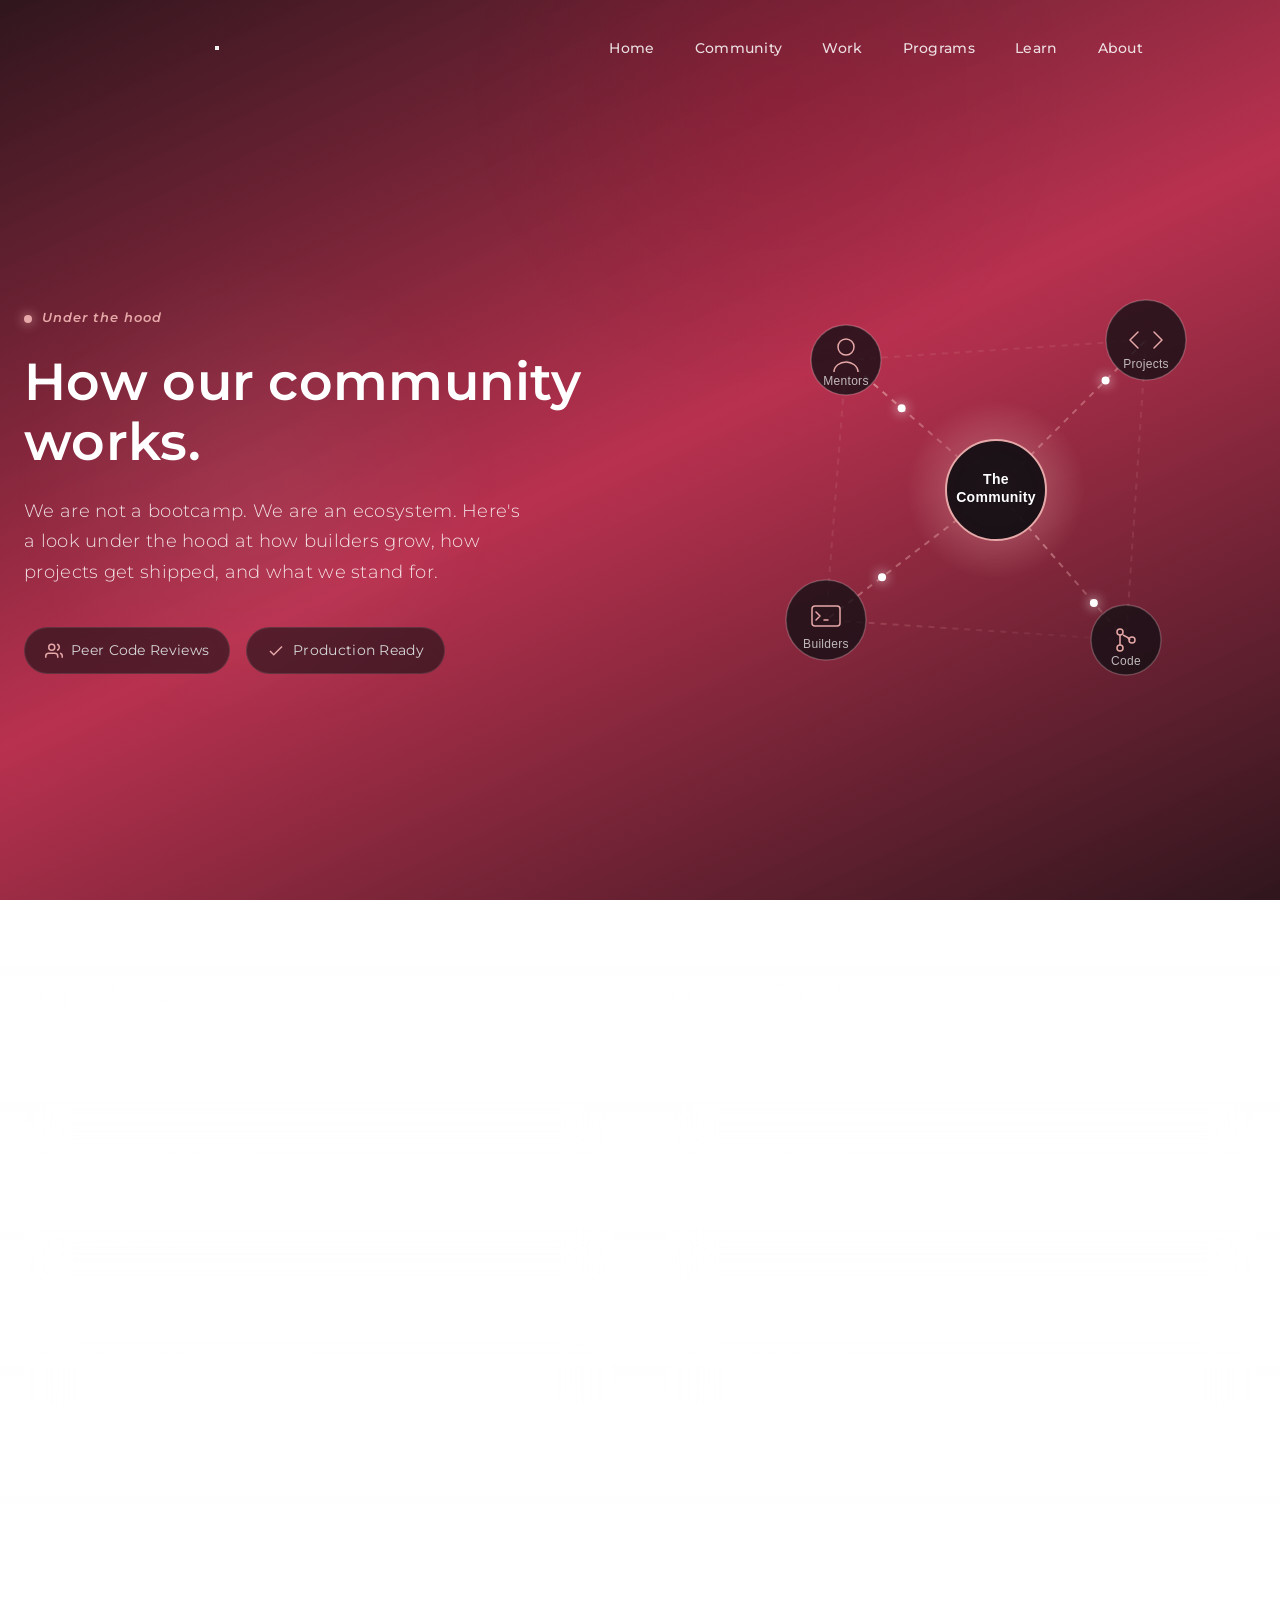
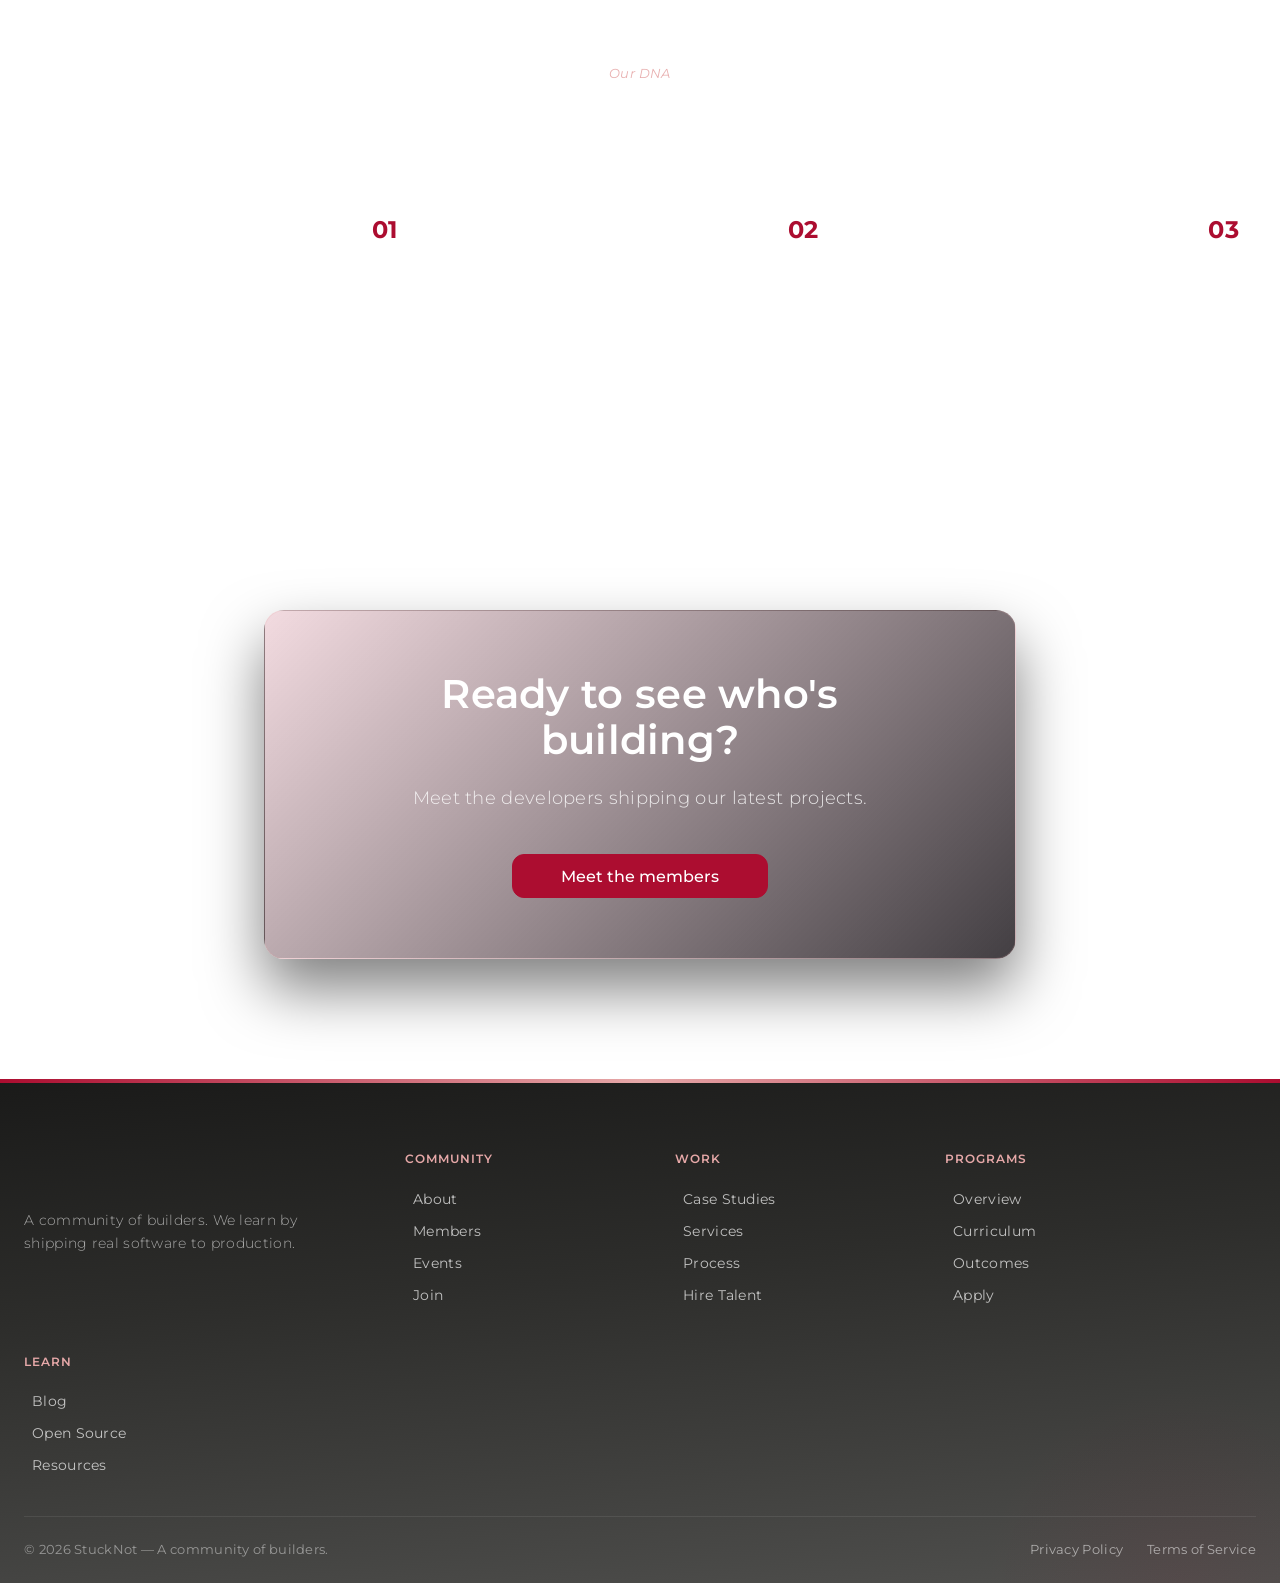
==== community/index.html @ b9fe764d "Replace IDE with dynamic SVG constellation network in community hero" ====
<!DOCTYPE html>
<html lang="en">
<head>
  <meta charset="UTF-8">
  <meta name="viewport" content="width=device-width, initial-scale=1.0">
  <title>How Our Community Works | StuckNot</title>
  
  <link rel="preconnect" href="https://fonts.googleapis.com">
  <link rel="preconnect" href="https://fonts.gstatic.com" crossorigin>
  <link href="https://fonts.googleapis.com/css2?family=Montserrat:ital,wght@0,300;0,400;0,500;0,600;0,700;0,900;1,400&display=swap" rel="stylesheet">
  
  <link rel="stylesheet" href="../stucknot-design-system.css">
  <style>
    /* Inline styles for navigation alignment */
    .hero-btn-row {
      display: flex;
      gap: 16px;
      margin-top: 32px;
      flex-wrap: wrap;
    }
    .hero-btn-row .base-button {
      flex: 1 1 auto;
      text-align: center;
      padding: 14px 28px;
    }
    .visually-hidden {
      position: absolute;
      width: 1px;
      height: 1px;
      padding: 0;
      margin: -1px;
      overflow: hidden;
      clip: rect(0, 0, 0, 0);
      white-space: nowrap;
      border: 0;
    }
    .json-loading { opacity: 0; transition: opacity 0.3s ease; }
    .json-loaded { opacity: 1; }
    
    @media (min-width: 900px) {
      .header-nav-wrapper {
        position: static !important;
        flex-direction: row !important;
        width: 100% !important;
        height: auto !important;
        padding: 0 !important;
        background: transparent !important;
        box-shadow: none !important;
        display: flex;
        align-items: center;
        justify-content: flex-end;
        flex-wrap: nowrap;
        gap: 16px;
      }
      .nav-links {
        flex-wrap: nowrap;
        gap: 16px;
        align-items: center;
      }
      .nav-links a {
        padding: 8px 12px;
      }
    }
  </style>
</head>
<body>

  <!-- ===== HEADER ===== -->
  <header class="header" role="banner">
    <div class="container">
      <a href="../index.html" aria-label="StuckNot Home"><span class="logo-img" role="img" aria-label="StuckNot logo"></span></a>
      <button class="mobile-menu-btn" aria-label="Toggle navigation" aria-expanded="false">
        <span class="hamburger-line"></span><span class="hamburger-line"></span><span class="hamburger-line"></span>
      </button>
      <div class="header-nav-wrapper" id="mobile-nav">
        <nav class="nav-links" aria-label="Main navigation" id="nav-main-links">
          <a href="../index.html">Home</a>
          <!-- Populated by JSON -->
        </nav>
      </div>
    </div>
  </header>

  <main id="main-content" class="json-loading">
    <!-- ===== HERO ===== -->
    <section class="hero-bg" style="min-height: 100vh; padding: 180px 0 100px; position: relative; overflow: hidden;" aria-labelledby="hero-heading">
      
      <!-- Ambient Glows -->
      <div style="position: absolute; top: 10%; left: 60%; width: 600px; height: 600px; background: radial-gradient(circle, rgba(172, 13, 48, 0.15) 0%, transparent 70%); transform: translate(-50%, -50%); pointer-events: none; z-index: 0;"></div>
      <div style="position: absolute; bottom: -10%; left: 20%; width: 500px; height: 500px; background: radial-gradient(circle, rgba(255, 255, 255, 0.05) 0%, transparent 70%); transform: translate(-50%, -50%); pointer-events: none; z-index: 0;"></div>
      
      <div class="container" style="position: relative; z-index: 1;">
        <div class="v3-options" style="margin-top: 0; gap: 40px; align-items: center;">
          
          <!-- LEFT: Text Content -->
          <div style="text-align: left; padding-right: 20px;">
            <p class="section-eyebrow reveal" style="color: var(--rose); margin-bottom: 24px; display: inline-flex; align-items: center; gap: 10px; font-weight: 600; letter-spacing: 1px;">
              <span style="display: block; width: 8px; height: 8px; border-radius: 50%; background: var(--rose); box-shadow: 0 0 12px var(--rose);"></span>
              Under the hood
            </p>
            <h1 class="hero-heading-text reveal reveal-stagger-1" id="hero-heading" style="font-size: 52px; line-height: 1.15; margin-bottom: 24px; text-align: left;"></h1>
            <p class="hero-subheading-text reveal reveal-stagger-2" id="hero-subheading" style="font-size: 18px; max-width: 500px; color: rgba(255,255,255,0.85); line-height: 1.7; text-align: left;"></p>
            
            <!-- Trust badges/stats -->
            <div class="reveal reveal-stagger-3" style="display: flex; gap: 16px; margin-top: 40px; flex-wrap: wrap;">
              <div style="padding: 12px 20px; border: 1px solid rgba(255,255,255,0.1); background: rgba(20,15,20,0.6); backdrop-filter: blur(12px); border-radius: 100px; display: flex; align-items: center; gap: 8px; font-size: 14px; color: var(--silver);">
                <svg width="18" height="18" viewBox="0 0 24 24" fill="none" stroke="var(--rose)" stroke-width="2"><path d="M17 21v-2a4 4 0 0 0-4-4H5a4 4 0 0 0-4 4v2"/><circle cx="9" cy="7" r="4"/><path d="M23 21v-2a4 4 0 0 0-3-3.87M16 3.13a4 4 0 0 1 0 7.75"/></svg>
                Peer Code Reviews
              </div>
              <div style="padding: 12px 20px; border: 1px solid rgba(255,255,255,0.1); background: rgba(20,15,20,0.6); backdrop-filter: blur(12px); border-radius: 100px; display: flex; align-items: center; gap: 8px; font-size: 14px; color: var(--silver);">
                <svg width="18" height="18" viewBox="0 0 24 24" fill="none" stroke="var(--rose)" stroke-width="2"><polyline points="20 6 9 17 4 12"></polyline></svg>
                Production Ready
              </div>
            </div>
          </div>
          
          <!-- RIGHT: Visual Network Scene -->
          <div class="reveal reveal-stagger-4" style="position: relative; height: 500px; width: 100%; display: flex; align-items: center; justify-content: flex-end;">
            
            <style>
              @keyframes dashCycle {
                from { stroke-dashoffset: 24; }
                to { stroke-dashoffset: 0; }
              }
              @keyframes pulseHub {
                0% { transform: scale(0.95); opacity: 0.8; box-shadow: 0 0 40px rgba(172, 13, 48, 0.4); }
                100% { transform: scale(1.05); opacity: 1; box-shadow: 0 0 60px rgba(172, 13, 48, 0.8); }
              }
            </style>

            <div style="width: 100%; max-width: 520px; height: 100%; position: relative;">
              <svg viewBox="0 0 500 500" style="width: 100%; height: 100%; overflow: visible; display: block;">
                <!-- Gradients -->
                <defs>
                  <radialGradient id="glowGlow" cx="50%" cy="50%" r="50%">
                    <stop offset="0%" stop-color="var(--rose)" stop-opacity="0.5" />
                    <stop offset="100%" stop-color="var(--rose)" stop-opacity="0" />
                  </radialGradient>
                  <linearGradient id="lineGrad1" x1="0%" y1="0%" x2="100%" y2="100%">
                    <stop offset="0%" stop-color="var(--rose)" stop-opacity="0.8" />
                    <stop offset="100%" stop-color="var(--rose)" stop-opacity="0.1" />
                  </linearGradient>
                </defs>

                <!-- Animated Data Lines -->
                <g stroke="url(#lineGrad1)" stroke-width="2" stroke-dasharray="6 6" style="animation: dashCycle 2s linear infinite;">
                  <!-- Center to Top Left -->
                  <path d="M 250 250 L 100 120" />
                  <!-- Center to Top Right -->
                  <path d="M 250 250 L 400 100" />
                  <!-- Center to Bottom Left -->
                  <path d="M 250 250 L 80 380" />
                  <!-- Center to Bottom Right -->
                  <path d="M 250 250 L 380 400" />
                  <!-- Outer Connections -->
                  <path d="M 100 120 L 400 100" opacity="0.3" />
                  <path d="M 400 100 L 380 400" opacity="0.3" />
                  <path d="M 380 400 L 80 380" opacity="0.3" />
                  <path d="M 80 380 L 100 120" opacity="0.3" />
                </g>

                <!-- Glowing Aura for Central Node -->
                <circle cx="250" cy="250" r="90" fill="url(#glowGlow)" style="animation: pulseHub 3s infinite alternate; transform-origin: 250px 250px;" />
                
                <!-- Center: Community Hub -->
                <circle cx="250" cy="250" r="50" fill="rgba(20, 15, 20, 0.95)" stroke="var(--rose)" stroke-width="2" />
                <text x="250" y="244" fill="#fff" font-size="14" font-family="sans-serif" font-weight="600" text-anchor="middle">The</text>
                <text x="250" y="262" fill="#fff" font-size="14" font-family="sans-serif" font-weight="600" text-anchor="middle">Community</text>

                <!-- Nodes Group -->
                <!-- Top Left: Mentors -->
                <g style="animation: floatCard1 5s ease-in-out infinite; transform-origin: 100px 120px;">
                  <circle cx="100" cy="120" r="35" fill="rgba(20,15,20,0.8)" stroke="rgba(255,255,255,0.2)" stroke-width="1.5" />
                  <!-- User Icon -->
                  <path d="M 100 115 A 8 8 0 1 0 100 99 A 8 8 0 1 0 100 115 Z M 88 132 C 88 126 94 122 100 122 C 106 122 112 126 112 132" fill="none" stroke="var(--rose)" stroke-width="1.5" />
                  <text x="100" y="145" fill="rgba(255,255,255,0.7)" font-size="12" font-family="sans-serif" text-anchor="middle">Mentors</text>
                </g>

                <!-- Top Right: Projects -->
                <g style="animation: floatCard2 6s ease-in-out infinite; transform-origin: 400px 100px;">
                  <circle cx="400" cy="100" r="40" fill="rgba(20,15,20,0.8)" stroke="rgba(255,255,255,0.2)" stroke-width="1.5" />
                  <!-- Code Icon -->
                  <path d="M 392 92 L 384 100 L 392 108 M 408 92 L 416 100 L 408 108" fill="none" stroke="var(--rose)" stroke-width="1.5" stroke-linecap="round" stroke-linejoin="round" />
                  <text x="400" y="128" fill="rgba(255,255,255,0.7)" font-size="12" font-family="sans-serif" text-anchor="middle">Projects</text>
                </g>

                <!-- Bottom Left: Builders -->
                <g style="animation: floatCard2 7s ease-in-out infinite; transform-origin: 80px 380px;">
                  <circle cx="80" cy="380" r="40" fill="rgba(20,15,20,0.8)" stroke="rgba(255,255,255,0.2)" stroke-width="1.5" />
                  <!-- Terminal Icon -->
                  <rect x="66" y="366" width="28" height="20" rx="3" fill="none" stroke="var(--rose)" stroke-width="1.5" />
                  <path d="M 70 372 L 74 376 L 70 380 M 78 380 L 82 380" fill="none" stroke="var(--rose)" stroke-width="1.5" stroke-linecap="round" stroke-linejoin="round" />
                  <text x="80" y="408" fill="rgba(255,255,255,0.7)" font-size="12" font-family="sans-serif" text-anchor="middle">Builders</text>
                </g>

                <!-- Bottom Right: Code -->
                <g style="animation: floatCard1 8s ease-in-out infinite; transform-origin: 380px 400px;">
                  <circle cx="380" cy="400" r="35" fill="rgba(20,15,20,0.8)" stroke="rgba(255,255,255,0.2)" stroke-width="1.5" />
                  <!-- Branch Icon -->
                  <circle cx="374" cy="392" r="3" fill="none" stroke="var(--rose)" stroke-width="1.5" />
                  <circle cx="374" cy="408" r="3" fill="none" stroke="var(--rose)" stroke-width="1.5" />
                  <circle cx="386" cy="400" r="3" fill="none" stroke="var(--rose)" stroke-width="1.5" />
                  <path d="M 374 395 L 374 405 M 377 395 C 382 397 384 400 384 400" fill="none" stroke="var(--rose)" stroke-width="1.5" />
                  <text x="380" y="425" fill="rgba(255,255,255,0.7)" font-size="12" font-family="sans-serif" text-anchor="middle">Code</text>
                </g>
                
                <!-- Floating data particles -->
                <circle cx="0" cy="0" r="4" fill="#fff" filter="drop-shadow(0 0 6px #fff)">
                  <animateMotion dur="4s" repeatCount="indefinite" path="M 100 120 L 250 250" />
                </circle>
                <circle cx="0" cy="0" r="4" fill="#fff" filter="drop-shadow(0 0 6px #fff)">
                  <animateMotion dur="5.5s" repeatCount="indefinite" path="M 400 100 L 250 250" />
                </circle>
                <circle cx="0" cy="0" r="4" fill="#fff" filter="drop-shadow(0 0 6px #fff)">
                  <animateMotion dur="4.5s" repeatCount="indefinite" path="M 80 380 L 250 250" />
                </circle>
                <circle cx="0" cy="0" r="4" fill="#fff" filter="drop-shadow(0 0 6px #fff)">
                  <animateMotion dur="6s" repeatCount="indefinite" path="M 380 400 L 250 250" />
                </circle>
              </svg>
            </div>
            
          </div>
        </div>
      </div>
    </section>

    <!-- ===== HOW IT WORKS (MECHANICS & RITUALS) ===== -->
    <section class="section our-story" style="padding: 80px 0; background: linear-gradient(to bottom, transparent, rgba(255,255,255,0.02));" aria-labelledby="mechanics-heading">
      <div class="container">
        
        <div class="v3-options" style="margin-top: 0; gap: 60px; align-items: stretch;">
          
          <div style="display: flex; flex-direction: column; height: 100%;" class="reveal reveal-stagger-1">
            <h2 id="mechanics-heading" class="section-heading" style="font-size: 32px; margin-bottom: 20px;">The Mechanics</h2>
            <p class="accent-text" style="margin-bottom: 40px;">How builders grow and projects get shipped.</p>
            <div id="mechanics-blocks" style="display: grid; grid-auto-rows: 1fr; gap: 24px; flex-grow: 1;">
              <!-- Populated by JSON -->
            </div>
          </div>
          
          <div style="display: flex; flex-direction: column; height: 100%;" class="reveal reveal-stagger-2">
            <h2 class="section-heading" style="font-size: 32px; margin-bottom: 20px;">The Rituals</h2>
            <p class="accent-text" style="margin-bottom: 40px;">Our cadences for learning and accountability.</p>
            <div id="rituals-blocks" style="display: grid; grid-auto-rows: 1fr; gap: 24px; flex-grow: 1;">
              <!-- Populated by JSON -->
            </div>
          </div>

        </div>
      </div>
    </section>

    <!-- ===== VALUES ===== -->
    <section class="section" style="padding: 100px 0;" aria-labelledby="values-heading">
      <div class="container">
        <div style="text-align: center; margin-bottom: 60px;">
          <p class="section-eyebrow" style="color: var(--rose);">Our DNA</p>
          <h2 id="values-heading" class="section-heading reveal" style="margin: 0 auto;">What we stand for.</h2>
        </div>
        <div class="reveal reveal-stagger-2" id="values-grid" style="display: grid; grid-template-columns: repeat(auto-fit, minmax(320px, 1fr)); gap: 30px;">
           <!-- Populated by JSON -->
        </div>
      </div>
    </section>

    <!-- ===== CTA ===== -->
    <section class="contact-us" style="padding: 120px 0; position: relative;">
      <div class="container reveal" style="max-width: 800px; text-align: center;">
        <div class="bento-card" style="padding: 60px; background: linear-gradient(135deg, rgba(172, 13, 48, 0.15), rgba(20, 15, 20, 0.8)); border-color: rgba(230, 168, 168, 0.2); box-shadow: 0 30px 60px rgba(0,0,0,0.5);">
          <h2 class="section-heading" style="margin: 0 auto 20px; font-size: 40px;">Ready to see who's building?</h2>
          <p class="accent-text" style="margin: 0 auto 40px; font-size: 18px;">Meet the developers shipping our latest projects.</p>
          <button class="base-button" onclick="location.href='/community/members.html'" style="font-size: 16px; padding: 18px 48px; border-radius: var(--radius-md);">Meet the members</button>
        </div>
      </div>
    </section>

  </main>

  <!-- ===== FOOTER ===== -->
  <footer class="footer" role="contentinfo">
    <div class="container">
      <div class="footer-main">
        <div class="footer-inner" id="footer-inner">
          <div>
            <a href="/" class="logo" aria-label="StuckNot Home"><span class="logo-img" role="img" aria-label="StuckNot logo"></span></a>
            <p class="footer-brand-desc" id="footer-desc"></p>
          </div>
          <!-- Populated by JSON -->
        </div>
      </div>
      <div class="footer-bottom">
        <span>&copy; 2026 StuckNot — A community of builders.</span>
        <div class="footer-bottom-links">
          <a href="/legal/privacy-policy.html">Privacy Policy</a>
          <a href="/legal/terms-of-service.html">Terms of Service</a>
        </div>
      </div>
    </div>
  </footer>

  <script src="../main.js"></script>
  
  <script>
    document.addEventListener('DOMContentLoaded', async () => {
      try {
        const response = await fetch('../data.json');
        if (!response.ok) throw new Error('Network response was not ok');
        const data = await response.json();
        
        // --- Populate Navigation ---
        const navLinks = document.getElementById('nav-main-links');
        const topNavKeys = ['Community', 'Work', 'Programs', 'Learn', 'About'];
        topNavKeys.forEach(key => {
          if(key === 'About') {
             navLinks.innerHTML += `<a href="index.html">${key}</a>`;
          } else {
             navLinks.innerHTML += `<a href="../${key.toLowerCase()}/index.html">${key}</a>`;
          }
        });

        // --- Populate Hero ---
        document.getElementById('hero-heading').textContent = data.about.hero.headline;
        document.getElementById('hero-subheading').textContent = data.about.hero.description;

        // --- Populate Mechanics & Rituals ---
        const mechanicsContainer = document.getElementById('mechanics-blocks');
        data.about.mechanics.forEach((item) => {
          mechanicsContainer.innerHTML += `
            <div class="summary-card" style="display: flex; flex-direction: column; height: 100%;">
              <h3 style="font-size: 20px; color: var(--white); margin-bottom: 12px; font-weight: 600;">${item.title}</h3>
              <p style="color: rgba(255,255,255,0.7); font-size: 15px; line-height: 1.6;">${item.text}</p>
            </div>
          `;
        });

        const ritualsContainer = document.getElementById('rituals-blocks');
        data.about.rituals.forEach((item) => {
          ritualsContainer.innerHTML += `
            <div class="summary-card" style="display: flex; flex-direction: column; height: 100%;">
              <h3 style="font-size: 20px; color: var(--white); margin-bottom: 12px; font-weight: 600;">${item.title}</h3>
              <p style="color: rgba(255,255,255,0.7); font-size: 15px; line-height: 1.6;">${item.text}</p>
            </div>
          `;
        });

        // --- Populate Values ---
        const valuesGrid = document.getElementById('values-grid');
        data.about.values.forEach((value, index) => {
          valuesGrid.innerHTML += `
            <div class="summary-card" style="position: relative; display: flex; flex-direction: column;">
              <div class="summary-card-number" style="font-size: 24px; color: var(--maroon); font-weight: 700; margin-bottom: 10px;">0${index + 1}</div>
              <h3 class="summary-card-heading" style="font-size: 22px; margin-bottom: 16px; color: var(--white);">${value.title}</h3>
              <p class="summary-card-text" style="font-size: 15px; line-height: 1.7; color: rgba(255,255,255,0.8);">${value.text}</p>
            </div>
          `;
        });

        // --- Populate Footer ---
        document.getElementById('footer-desc').textContent = data.footer.brandDescription;
        const footerInner = document.getElementById('footer-inner');
        Object.keys(data.footer.links).forEach(section => {
          let linksHtml = data.footer.links[section].map(link => `<a href="${link.url}">${link.name}</a>`).join('');
          footerInner.innerHTML += `
            <div>
              <h3 class="footer-col-heading">${section}</h3>
              <div class="footer-links">
                ${linksHtml}
              </div>
            </div>
          `;
        });

        // Show content
        document.getElementById('main-content').classList.replace('json-loading', 'json-loaded');
        
        // Trigger existing animations
        if (typeof initScrollReveal === 'function') {
           setTimeout(() => { initScrollReveal(); }, 100);
        }

      } catch (error) {
        console.error('Failed to load JSON database:', error);
        document.getElementById('main-content').innerHTML = '<div class="container" style="padding:100px 0; text-align:center;"><h2>Error loading content. Please try again.</h2></div>';
        document.getElementById('main-content').classList.replace('json-loading', 'json-loaded');
      }
    });
  </script>
</body>
</html>
---- stucknot-design-system.css ----
/* ==========================================================================
   STUCKNOT — COMPLETE MASTER CSS & ANIMATIONS
   Merged from index.html & style-deferred.css
   ========================================================================== */

/* ---------- 1. DESIGN TOKENS ---------- */
:root {
  --maroon: #AC0D30;
  --maroon-dark: #890320;
  --maroon-light: #c14a5d;
  --maroon-tint: rgba(172, 13, 48, 0.08);
  --cream: #FEFDFB;
  --cream-warm: #F8F4F0;
  --rose: #E6A8A8;
  --charcoal: #4F4F4D;
  --black: #000000;
  --silver: #D6D6D6;
  --white: #ffffff;
  --font-mono: ui-monospace, SFMono-Regular, Menlo, Monaco, Consolas, "Liberation Mono", "Courier New", monospace;
  --bg-gradient-start: rgba(30, 2, 10, 0.92);
  --bg-gradient-mid: rgba(172, 13, 48, 0.85);
  --bg-gradient-end: rgba(30, 2, 10, 0.92);
  --card-bg: var(--cream);
  --text-dark: var(--black);
  --text-sub: var(--charcoal);
  --text-muted: var(--silver);
  --text-light: rgba(255, 255, 255, 0.92);
  --text-light-sub: rgba(255, 255, 255, 0.82);
  --card-shadow: 0 10px 35px rgba(0, 0, 0, 0.18);
  --card-shadow-hover: 0 16px 45px rgba(0, 0, 0, 0.28);
  --radius-sm: 8px;
  --radius-md: 12px;
  --radius-lg: 16px;
  --radius-full: 9999px;
  --ease-out: cubic-bezier(0.16, 1, 0.3, 1);
  --transition-base: 0.3s var(--ease-out);
  --transition-fast: 0.2s var(--ease-out);
}

/* ---------- 2. RESET & BODY ---------- */
*, *:before, *:after { box-sizing: border-box; margin: 0; padding: 0; }
html { scroll-behavior: smooth; scroll-padding-top: 80px; overflow-x: hidden; }
body {
  font-family: 'Montserrat', sans-serif;
  font-size: 16px;
  line-height: 1.5;
  letter-spacing: .3px;
  color: var(--text-light);
  -webkit-font-smoothing: antialiased;
  -moz-osx-font-smoothing: grayscale;
  overflow-x: hidden;
}
body::before {
  content: '';
  position: fixed;
  top: 0; left: 0; width: 100%; height: 100vh; z-index: -1;
  background:
    linear-gradient(155deg, var(--bg-gradient-start) 0%, var(--bg-gradient-mid) 50%, var(--bg-gradient-end) 100%),
    repeating-linear-gradient(115deg, rgba(255, 255, 255, 0.035) 0px, rgba(255, 255, 255, 0.035) 1px, transparent 1px, transparent 64px);
  pointer-events: none;
}
@media (prefers-reduced-motion: reduce) { * { animation: none !important; transition: none !important; } }
a { text-decoration: none; color: inherit; cursor: pointer; }
ul { list-style: none; }
.container { max-width: 1280px; width: 100%; padding: 0 24px; margin: auto; }
.section { padding: 120px 0; margin: 0 auto; position: relative; z-index: 1; }

/* ---------- 3. TYPOGRAPHY ---------- */
.section-eyebrow { font-size: 12.5px; font-style: italic; color: var(--white); opacity: .9; display: inline-block; margin-bottom: 15px; letter-spacing: .4px; }
.section-heading { font-size: 42px; font-weight: 600; line-height: 1.15; margin-bottom: 20px; max-width: 22ch; color: var(--white); }
.accent-text { font-size: 16px; line-height: 1.75; font-weight: 300; max-width: 560px; position: relative; color: var(--text-light-sub); }

/* ---------- 4. BUTTONS ---------- */
.base-button {
  cursor: pointer; height: 44px; font-size: 14px; font-weight: 500; font-family: 'Montserrat', sans-serif;
  color: var(--white); background-color: var(--maroon); padding: 0 28px; display: inline-flex;
  align-items: center; justify-content: center; border: 1px solid var(--maroon); border-radius: var(--radius-sm);
  transition: all var(--transition-base); min-width: 130px;
}
.base-button:hover { background-color: var(--maroon-dark); border-color: var(--maroon-dark); transform: translateY(-2px); box-shadow: 0 6px 20px rgba(0, 0, 0, 0.25); }
.base-button.secondary-btn { border-color: var(--white); color: var(--white); background-color: transparent; }
.base-button.secondary-btn:hover { color: var(--white); background-color: var(--maroon-dark); border-color: var(--maroon-dark); box-shadow: 0 6px 20px rgba(0, 0, 0, 0.2); }
.base-button.outline-maroon { border-color: var(--maroon); color: var(--maroon); background: transparent; }
.base-button.outline-maroon:hover { background: var(--maroon); color: var(--white); box-shadow: 0 6px 20px rgba(172, 13, 48, 0.25); }
.base-button.btn-white { background: var(--cream); color: var(--maroon); border-color: var(--cream); }
.base-button.btn-white:hover { background: var(--cream-warm); box-shadow: 0 6px 25px rgba(254, 253, 251, 0.2); transform: translateY(-2px); }

/* ---------- 5. SCROLL REVEAL & STAGGER ---------- */
.reveal { opacity: 0; transform: translateY(20px); transition: opacity .6s var(--ease-out), transform .6s var(--ease-out); }
.reveal.in-view { opacity: 1; transform: translateY(0); }
.reveal-stagger-1 { transition-delay: .1s; } .reveal-stagger-2 { transition-delay: .2s; }
.reveal-stagger-3 { transition-delay: .3s; } .reveal-stagger-4 { transition-delay: .4s; }
.reveal-stagger-5 { transition-delay: .5s; } .reveal-stagger-6 { transition-delay: .6s; }

/* ---------- 6. HEADER ---------- */
.header {
  position: fixed; top: 10px; left: 50%; transform: translateX(-50%); width: 95%; max-width: 1100px;
  z-index: 999; padding: 16px 10px; border-radius: 50px; border: 1px solid transparent;
  transition: padding var(--transition-base), background var(--transition-base), backdrop-filter var(--transition-base), box-shadow var(--transition-base), border var(--transition-base), top var(--transition-base);
}
.header .container { display: flex; align-items: center; justify-content: space-between; width: 100%; }
.logo-img { background: url(images/logo-svg-white.svg) no-repeat; width: 150px; display: block; height: 42px; background-size: 150px; transition: margin-left .35s ease, background-size .35s ease, height .35s ease, opacity .25s ease; margin-left: -60px; }
.nav-links { display: flex; gap: 10px; }
.nav-links a { color: var(--white); font-size: 14px; font-weight: 500; opacity: .85; padding: 8px 16px; border-radius: 30px; position: relative; transition: all 0.25s ease; }
.nav-links a:hover { opacity: 1; background: rgba(255, 255, 255, 0.1); }
.header-right { display: flex; align-items: center; gap: 26px; }
.header.scrolled { top: 20px; padding: 12px 24px; background: rgba(15, 10, 12, 0.7); backdrop-filter: blur(24px); -webkit-backdrop-filter: blur(24px); box-shadow: 0 10px 40px rgba(0, 0, 0, 0.6), inset 0 0 0 1px rgba(172, 13, 48, 0.2); border: 1px solid rgba(172, 13, 48, 0.4); }
.header.scrolled .logo-img { background-size: 120px; height: 34px; margin-left: 0px; }
.header.scrolled .nav-links a { color: var(--silver); }
.header.scrolled .nav-links a:hover { color: var(--white); background: rgba(172, 13, 48, 0.4); box-shadow: inset 0 0 0 1px rgba(172, 13, 48, 0.8); }
.header.scrolled .base-button.secondary-btn { border-color: var(--maroon); color: var(--white); background: var(--maroon); }
.header.scrolled .base-button.secondary-btn:hover { background: var(--rose); border-color: var(--rose); }

/* ---------- 7. HERO SECTION ---------- */
.hero-bg { padding: 140px 0 0; display: flex; flex-direction: column; align-items: center; justify-content: flex-start; min-height: 100vh; }
.audience-toggle { display: inline-flex; background: rgba(255, 255, 255, 0.12); border: 1px solid rgba(255, 255, 255, 0.22); border-radius: 30px; padding: 4px; margin-bottom: 30px; opacity: 0; animation: fadeUp .6s ease forwards; }
.toggle-btn { font-family: 'Montserrat', sans-serif; font-size: 13px; font-weight: 500; letter-spacing: .3px; color: rgba(255, 255, 255, 0.75); background: transparent; border: none; border-radius: 24px; padding: 9px 20px; cursor: pointer; transition: all .25s ease; }
.toggle-btn.active { background: var(--white); color: var(--maroon); }
.trust-line { display: flex; align-items: center; gap: 22px; margin-bottom: 34px; flex-wrap: wrap; }
.trust-line span { font-size: 13px; font-weight: 500; color: rgba(255, 255, 255, 0.9); letter-spacing: .3px; }
.trust-line .divider { width: 1px; height: 14px; background: rgba(255, 255, 255, 0.3); }
.hero-header { display: flex; flex-direction: column; align-items: flex-start; justify-content: center; width: 100%; max-width: 1280px; margin: 0 auto; position: relative; padding: 0 24px; }
.hero-content-wrapper { display: flex; align-items: center; gap: 40px; width: 100%; }
.hero-text-col { flex: 1 1 55%; transition: opacity .18s ease; }
.hero-text-col.fading { opacity: 0; }
.hero-illustration-col { flex: 1 1 45%; display: flex; align-items: center; justify-content: center; align-self: flex-start; padding-top: 30px; }
.hero-eyebrow { font-size: 13px; font-style: italic; font-weight: 400; color: var(--white); margin-bottom: 22px; letter-spacing: .4px; }
.hero-heading-text { color: var(--white); font-size: 52px; font-weight: 600; line-height: 1.15; margin-bottom: 26px; }
.hero-heading-text .line-2 { font-weight: 400; opacity: 0.92; display: block; }
.hero-subheading-text { font-size: 16px; font-weight: 300; line-height: 1.7; color: rgba(255, 255, 255, 0.88); max-width: 52ch; margin-bottom: 38px; }
.hero-header-buttons { display: flex; gap: 16px; margin-bottom: 60px; padding: 0 0 40px; min-height: 84px; }

/* ---- Hero Animations ---- */
.hero-anim { position: relative; width: 420px; height: 420px; }
.hero-anim-glow { position: absolute; top: 50%; left: 50%; transform: translate(-50%, -50%); width: 300px; height: 300px; border-radius: 50%; background: radial-gradient(circle, rgba(172, 13, 48, 0.25) 0%, transparent 70%); animation: glowPulse 4s ease-in-out infinite; }
.hero-anim-orbit { position: absolute; top: 50%; left: 50%; width: 320px; height: 320px; transform: translate(-50%, -50%); border: 1.5px dashed rgba(255, 255, 255, 0.15); border-radius: 50%; animation: slowSpin 30s linear infinite; }
.orbit-dot { position: absolute; width: 10px; height: 10px; border-radius: 50%; background: var(--white); box-shadow: 0 0 12px rgba(255, 255, 255, 0.5); }
.orbit-dot-1 { top: -5px; left: 50%; transform: translateX(-50%); }
.orbit-dot-2 { bottom: 20%; right: -5px; }
.orbit-dot-3 { bottom: -5px; left: 30%; }
.hero-float-card { position: absolute; background: rgba(255, 255, 255, 0.08); backdrop-filter: blur(16px); -webkit-backdrop-filter: blur(16px); border: 1px solid rgba(255, 255, 255, 0.15); border-radius: 12px; padding: 14px 16px; width: 180px; box-shadow: 0 8px 32px rgba(0, 0, 0, 0.2); }
.card-1 { top: 20px; right: 0; animation: floatCard1 5s ease-in-out infinite; }
.card-2 { bottom: 40px; left: 0; animation: floatCard2 6s ease-in-out infinite; }
.float-card-bar { display: flex; gap: 5px; margin-bottom: 12px; }
.float-card-bar .dot { width: 7px; height: 7px; border-radius: 50%; }
.float-card-bar .dot.red { background: #ff5f56; } .float-card-bar .dot.yellow { background: #ffbd2e; } .float-card-bar .dot.green { background: #27c93f; }
.float-card-line { height: 6px; border-radius: 3px; background: rgba(255, 255, 255, 0.12); margin-bottom: 7px; }
.float-card-line.accent { background: rgba(172, 13, 48, 0.5); }
.float-card-line.w40 { width: 40%; } .float-card-line.w50 { width: 50%; } .float-card-line.w60 { width: 60%; } .float-card-line.w70 { width: 70%; } .float-card-line.w80 { width: 80%; } .float-card-line.w85 { width: 85%; } .float-card-line.w90 { width: 90%; }
.hero-anim-center { position: absolute; top: 50%; left: 50%; transform: translate(-50%, -50%); width: 72px; height: 72px; border-radius: 50%; background: linear-gradient(135deg, var(--maroon), var(--maroon-dark)); display: flex; align-items: center; justify-content: center; z-index: 1; }
.hero-anim-center::before { content: ""; position: absolute; inset: 0; border-radius: 50%; box-shadow: 0 8px 50px rgba(172, 13, 48, 0.6); z-index: -1; animation: centerPulseHero 3s ease-in-out infinite; }
.hero-anim-center svg { width: 28px; height: 28px; }
.hero-badge { position: absolute; display: flex; align-items: center; gap: 6px; background: var(--white); color: var(--maroon); padding: 8px 14px; border-radius: 20px; font-size: 11px; font-weight: 600; letter-spacing: .3px; box-shadow: 0 6px 20px rgba(0, 0, 0, 0.15); white-space: nowrap; }
.badge-1 { top: 80px; left: -10px; animation: floatBadge1 4s ease-in-out infinite; }
.badge-2 { bottom: 80px; right: -10px; animation: floatBadge2 5s ease-in-out infinite; }

/* ---- Summarise Details (Cards overlapping Hero) ---- */
.summarise-section { max-width: 100%; width: 100%; position: relative; padding: 0 0 120px; }
.summarise-details { width: 100%; max-width: 1280px; margin: auto; position: absolute; left: 0; right: 0; top: -60px; padding: 0 24px; }
#fade-cards { transition: opacity .18s ease; } #fade-cards.fading { opacity: 0; }
.summarise-details-list { display: grid; grid-template-columns: repeat(4, 1fr); gap: 20px; }
.summary-card { position: relative; background: rgba(255, 255, 255, 0.06); backdrop-filter: blur(20px); -webkit-backdrop-filter: blur(20px); border: 1px solid rgba(255, 255, 255, 0.1); border-radius: 16px; padding: 32px 24px 28px; text-align: left; overflow: hidden; transition: transform var(--transition-base), border-color var(--transition-base), box-shadow var(--transition-base); }
.summary-card::before { content: ''; position: absolute; top: 0; left: 0; right: 0; height: 3px; background: linear-gradient(90deg, rgba(255,255,255,0.1), rgba(255,255,255,0.4), rgba(255,255,255,0.1)); opacity: 0; transition: opacity var(--transition-base); }
.summary-card:hover { transform: translateY(-6px); border-color: rgba(255, 255, 255, 0.2); box-shadow: 0 20px 50px rgba(0, 0, 0, 0.3), 0 0 40px rgba(255, 255, 255, 0.03); }
.summary-card:hover::before { opacity: 1; }
.summary-card-number { font-size: 42px; font-weight: 700; color: rgba(255, 255, 255, 0.06); position: absolute; top: 10px; right: 16px; line-height: 1; pointer-events: none; transition: color var(--transition-base); }
.summary-card:hover .summary-card-number { color: rgba(255, 255, 255, 0.15); }
.summary-card-icon { width: 48px; height: 48px; border-radius: 12px; background: linear-gradient(135deg, rgba(255,255,255,0.12), rgba(255,255,255,0.02)); border: 1px solid rgba(255,255,255,0.15); display: flex; align-items: center; justify-content: center; margin-bottom: 20px; box-shadow: 0 6px 20px rgba(0, 0, 0, 0.2); transition: transform var(--transition-base), box-shadow var(--transition-base), border-color var(--transition-base); }
.summary-card:hover .summary-card-icon { transform: scale(1.1) rotate(-3deg); box-shadow: 0 8px 28px rgba(0, 0, 0, 0.3); border-color: rgba(255, 255, 255, 0.3); }
.summary-card-icon svg { width: 22px; height: 22px; }
.summary-card-heading { font-weight: 600; font-size: 15px; line-height: 1.3; letter-spacing: .3px; margin-bottom: 8px; color: var(--white); }
.summary-card-text { color: rgba(255, 255, 255, 0.6); font-size: 13px; line-height: 1.6; font-weight: 300; }

/* ---------- 8. TECH STACK & PARTNER MARQUEES ---------- */
.tech-section { padding: 30px 0; overflow: hidden; background: rgba(255,255,255,0.02); border-top: 1px solid rgba(255,255,255,0.05); border-bottom: 1px solid rgba(255,255,255,0.05); }
.tech-flex-container { display: flex; align-items: center; justify-content: space-between; gap: 40px; }
.tech-text-wrap { flex-shrink: 0; max-width: 280px; }
.tech-heading-compact { margin-bottom: 0; font-size: 24px; }
.tech-marquee-wrapper, .partners-marquee-wrapper { flex-grow: 1; width: auto; position: relative; display: flex; overflow: hidden; mask-image: linear-gradient(to right, transparent, black 10%, black 90%, transparent); -webkit-mask-image: linear-gradient(to right, transparent, black 10%, black 90%, transparent); }
.tech-marquee-track { display: flex; align-items: center; gap: 60px; animation: tech-marquee-scroll 35s linear infinite; padding-left: 60px; }
.tech-marquee-track:hover { animation-play-state: paused; }
.tech-icon-img { width: 54px; height: 84px; flex-shrink: 0; transition: transform 0.3s ease; border-radius: 12px; opacity: 1; }
.tech-icon-img:hover { transform: scale(1.15) translateY(-4px); }

.partners-section { padding: 60px 0 0 0; margin-top: 60px; overflow: hidden; }
.partners-section + .our-story { padding-top: 80px; }
.partners-marquee-track { display: flex; width: max-content; height: 160px; align-items: center; gap: 80px; animation: partners-marquee-scroll 18s linear infinite; padding-left: 60px; padding-bottom: 20px; }
.partners-marquee-track:hover { animation-play-state: paused; }
.partner-badge { display: flex; align-items: center; justify-content: center; width: 180px; height: 90px; background: var(--cream); border-radius: 12px; padding: 16px 24px; flex-shrink: 0; transition: transform 0.3s ease, box-shadow 0.3s ease; box-shadow: 0 4px 12px rgba(0,0,0,0.1); }
.partner-badge:hover { transform: scale(1.05) translateY(-4px); box-shadow: 0 12px 24px rgba(0,0,0,0.15); }
.partner-logo-img { width: 100%; height: 100%; object-fit: contain; opacity: 0.85; transition: opacity 0.3s ease; }
.partner-badge:hover .partner-logo-img { opacity: 1; }

/* ---------- 9. BENTO BOX / OUR STORY ---------- */
.our-story { padding: 160px 0 80px; position: relative; }
.our-story-bento { display: grid; grid-template-columns: 1fr 1fr; grid-template-rows: auto auto; gap: 24px; }
.bento-card { background: rgba(255, 255, 255, 0.03); backdrop-filter: blur(24px); -webkit-backdrop-filter: blur(24px); border: 1px solid rgba(255, 255, 255, 0.08); border-radius: 20px; padding: 40px; overflow: hidden; position: relative; transition: transform var(--transition-base), box-shadow var(--transition-base), border-color var(--transition-base); }
.bento-card::before { content: ""; position: absolute; inset: 0; border-radius: inherit; padding: 1px; background: radial-gradient(800px circle at var(--mouse-x) var(--mouse-y), rgba(255, 255, 255, 0.3), transparent 40%); -webkit-mask: linear-gradient(#fff 0 0) content-box, linear-gradient(#fff 0 0); -webkit-mask-composite: xor; mask-composite: exclude; pointer-events: none; opacity: 0; transition: opacity 0.5s ease; }
.bento-card:hover::before { opacity: 1; }
.bento-card::after { content: ""; position: absolute; inset: 0; background: radial-gradient(600px circle at var(--mouse-x) var(--mouse-y), rgba(255, 255, 255, 0.04), transparent 40%); pointer-events: none; opacity: 0; transition: opacity 0.5s ease; }
.bento-card:hover::after { opacity: 1; }
.bento-text { grid-column: 1 / 2; grid-row: 1 / 2; background: transparent; backdrop-filter: none; -webkit-backdrop-filter: none; border: none; padding: 0 40px 0 0; display: flex; flex-direction: column; justify-content: center; }
.bento-text::before, .bento-text::after { display: none; }
.bento-text .section-heading { margin-bottom: 24px; background: linear-gradient(180deg, #FFFFFF 0%, rgba(255, 255, 255, 0.7) 100%); -webkit-background-clip: text; -webkit-text-fill-color: transparent; }
.bento-image { grid-column: 1 / 2; grid-row: 2 / 3; padding: 0; display: flex; transform: perspective(1000px); transform-style: preserve-3d; }
.bento-image img { width: 100%; height: 100%; object-fit: cover; transition: transform 0.2s cubic-bezier(0.25, 0.46, 0.45, 0.94); will-change: transform; }
.bento-flywheel { grid-column: 2 / 3; grid-row: 1 / 3; display: block; align-items: center; justify-content: center; padding: 20px; }

/* Flywheel */
.flywheel-wrap { display: flex; align-items: center; justify-content: safe center; width: 100%; height: 100%; }
.flywheel { position: relative; width: 340px; height: 340px; }
.flywheel-ring { position: absolute; inset: 0; width: 100%; height: 100%; animation: slowSpin 60s linear infinite; }
.flywheel-center { position: absolute; top: 50%; left: 50%; transform: translate(-50%, -50%); width: 116px; height: 116px; border-radius: 50%; background: var(--white); display: flex; align-items: center; justify-content: center; text-align: center; padding: 10px; z-index: 10; animation: centerPulse 4s ease-in-out infinite; }
.flywheel-center::before { content: ""; position: absolute; inset: 0; border-radius: 50%; box-shadow: 0 12px 35px rgba(0,0,0,0.25); z-index: -1; animation: flywheelShadowPulse 4s ease-in-out infinite; }
.flywheel-center-label { font-size: 12.5px; font-weight: 700; letter-spacing: .4px; color: var(--maroon); line-height: 1.4; transition: opacity 0.2s ease; }
.flywheel-node { position: absolute; width: 130px; text-align: center; cursor: pointer; }
.flywheel-node .node-icon { width: 48px; height: 48px; border-radius: 14px; background: linear-gradient(135deg, rgba(255,255,255,0.1), rgba(255,255,255,0.02)); border: 1px solid rgba(255,255,255,0.15); display: flex; align-items: center; justify-content: center; margin: 0 auto 10px; box-shadow: 0 6px 16px rgba(0, 0, 0, 0.15); transition: transform var(--transition-base), box-shadow var(--transition-base), background var(--transition-base); }
.flywheel-node:hover .node-icon { transform: scale(1.15) rotate(5deg); box-shadow: 0 8px 24px rgba(0, 0, 0, 0.3); background: linear-gradient(135deg, rgba(255,255,255,0.2), rgba(255,255,255,0.05)); border-color: rgba(255,255,255,0.3); }
.flywheel-node .node-icon svg { width: 20px; height: 20px; }
.flywheel-node .node-label { font-size: 12.5px; font-weight: 600; line-height: 1.3; color: var(--white); }
.node-top { top: -14px; left: 50%; transform: translateX(-50%); }
.node-right { top: 50%; right: -46px; transform: translateY(-50%); }
.node-bottom { bottom: -14px; left: 50%; transform: translateX(-50%); }
.node-left { top: 50%; left: -46px; transform: translateY(-50%); }

/* ---------- 10. FEATURED WORK (HORIZONTAL ACCORDION) ---------- */
.h-accordion-grid { display: flex; gap: 16px; height: 500px; margin-top: 24px; }
.work-card { position: relative; flex: 1; border-radius: 20px; overflow: hidden; cursor: pointer; transition: flex 0.6s cubic-bezier(0.25, 1, 0.5, 1), transform 0.4s ease, box-shadow 0.4s ease; box-shadow: 0 4px 20px rgba(0,0,0,0.1); background: #111; }
.work-card.active { flex: 4; box-shadow: 0 10px 40px rgba(0,0,0,0.3); }
.work-card-bg { position: absolute; top: 0; left: 0; width: 100%; height: 100%; object-fit: cover; transition: transform 0.8s ease; opacity: 0.7; }
.work-card.active .work-card-bg { transform: scale(1.05); opacity: 1; }
.work-card-overlay { position: absolute; inset: 0; background: linear-gradient(to top, rgba(0, 0, 0, 0.95) 10%, rgba(0,0,0,0.6) 60%, transparent 100%); opacity: 0.8; transition: opacity 0.6s ease; }
.work-card.active .work-card-overlay { opacity: 1; }
.work-card-collapsed { position: absolute; inset: 0; display: flex; align-items: flex-end; justify-content: center; padding-bottom: 40px; opacity: 1; transition: opacity 0.4s ease; }
.work-card.active .work-card-collapsed { opacity: 0; pointer-events: none; }
.collapsed-title { display: none; color: var(--white); font-weight: 600; font-size: 20px; white-space: nowrap; transform: rotate(-90deg) translateX(50%); transform-origin: bottom center; letter-spacing: 1px; }
.work-card-expanded { position: absolute; bottom: 0; left: 0; width: 100%; padding: 40px; display: flex; flex-direction: column; opacity: 0; transform: translateY(20px); transition: opacity 0.4s ease, transform 0.4s ease; pointer-events: none; }
.work-card.active .work-card-expanded { opacity: 1; transform: translateY(0); transition-delay: 0.2s; pointer-events: auto; }
.work-card-meta { color: var(--rose); font-family: var(--font-mono); font-size: 13px; text-transform: uppercase; margin-bottom: 8px; letter-spacing: 0.5px; }
.work-card-title { color: var(--white); font-size: 32px; font-weight: 600; margin-bottom: 12px; line-height: 1.2; }
.work-card-summary { color: rgba(255,255,255,0.85); font-size: 16px; line-height: 1.5; margin-bottom: 24px; max-width: 400px; }
.work-card-link { color: var(--white); font-weight: 600; display: inline-flex; align-items: center; gap: 8px; font-size: 14px; cursor: pointer; }
.work-card-link:hover svg { transform: translateX(4px); }
.work-card-link svg { transition: transform 0.3s ease; }

/* ---------- 11. PROGRAMS TABS & VISUALS ---------- */
.programs-tabs-container { display: flex; gap: 60px; margin-top: 40px; }
.programs-tabs-menu { flex: 0 0 350px; display: flex; flex-direction: column; gap: 12px; }
.program-tab-btn { background: transparent; border: 1px solid rgba(255,255,255,0.05); border-radius: 12px; padding: 24px; display: flex; align-items: center; gap: 16px; cursor: pointer; text-align: left; transition: all 0.3s ease; color: var(--silver); }
.program-tab-btn:hover { background: rgba(255,255,255,0.02); border-color: rgba(255,255,255,0.1); }
.program-tab-btn.active { background: linear-gradient(175deg, #1a1a19 0%, #2d2d2b 40%, var(--charcoal) 100%); border-color: rgba(172, 13, 48, 0.4); color: var(--white); box-shadow: 0 10px 30px rgba(0,0,0,0.15); transform: translateX(10px); position: relative; }
.program-tab-btn.active::before { content: ''; position: absolute; left: -1px; top: 10%; bottom: 10%; width: 3px; background: var(--rose); border-radius: 3px; box-shadow: 0 0 15px var(--rose); }
.tab-icon { width: 40px; height: 40px; border-radius: 10px; background: rgba(172, 13, 48, 0.1); color: var(--rose); display: flex; align-items: center; justify-content: center; }
.tab-icon svg { width: 20px; height: 20px; }
.tab-label { font-size: 16px; font-weight: 600; line-height: 1.3; }
.programs-tabs-content { flex: 1; position: relative; border: 1px solid rgba(255,255,255,0.05); border-radius: 20px; background: linear-gradient(175deg, #1a1a19 0%, #2d2d2b 40%, var(--charcoal) 100%); padding: 60px; min-height: 400px; box-shadow: inset 0 0 120px rgba(0,0,0,0.6), 0 10px 40px rgba(0,0,0,0.2); overflow: hidden; }
.programs-tabs-content::before { content: ''; position: absolute; top: 0; left: 0; right: 0; bottom: 0; background: radial-gradient(circle at 100% 0%, rgba(172, 13, 48, 0.15) 0%, transparent 60%); pointer-events: none; }
.program-tab-pane { position: absolute; inset: 0; padding: 60px; opacity: 0; transform: translateY(10px); pointer-events: none; transition: opacity 0.4s ease, transform 0.4s ease; display: flex; flex-direction: row; align-items: center; justify-content: space-between; gap: 40px; }
.program-tab-pane.active { opacity: 1; transform: translateY(0); pointer-events: auto; }
.pane-content-left { flex: 1; max-width: 440px; display: flex; flex-direction: column; }
.pane-content-right { flex: 1; display: flex; justify-content: flex-end; align-items: center; height: 100%; }

/* Custom Visuals: IDE */
.mock-ide { width: 100%; max-width: 400px; background: rgba(10, 10, 12, 0.6); backdrop-filter: blur(20px); border: 1px solid rgba(255, 255, 255, 0.08); border-radius: 12px; box-shadow: 0 20px 40px rgba(0,0,0,0.5); overflow: hidden; font-family: var(--font-mono); font-size: 13px; line-height: 1.6; }
.mock-ide-header { padding: 12px 16px; background: rgba(255, 255, 255, 0.03); border-bottom: 1px solid rgba(255, 255, 255, 0.05); display: flex; gap: 8px; }
.mac-dot { width: 10px; height: 10px; border-radius: 50%; background: rgba(255,255,255,0.2); }
.mac-dot:nth-child(1) { background: #ff5f56; } .mac-dot:nth-child(2) { background: #ffbd2e; } .mac-dot:nth-child(3) { background: #27c93f; }
.mock-ide-body { padding: 20px; color: #a9b7c6; }
.code-line { white-space: pre; overflow: hidden; border-right: 2px solid transparent; }
.indent { margin-left: 20px; } .indent-2 { margin-left: 40px; } .indent-3 { margin-left: 60px; }
.keyword { color: #cc7832; } .func { color: #ffc66d; } .tag { color: #e8bf6a; } .attr { color: #bababa; } .string { color: #6a8759; }
.program-tab-pane.active .mock-ide-body .code-line { animation: typing 0.5s steps(30, end) backwards; }
.program-tab-pane.active .mock-ide-body .code-line:nth-child(1) { animation-delay: 0.1s; }
.program-tab-pane.active .mock-ide-body .code-line:nth-child(2) { animation-delay: 0.6s; }
/* ... (animation delays pattern repeats) ... */

/* Custom Visuals: Orbital Graph */
.orbital-graph { position: relative; width: 300px; height: 300px; display: flex; align-items: center; justify-content: center; }
.orbit-center { position: absolute; width: 60px; height: 60px; background: var(--maroon); border: 2px solid var(--rose); border-radius: 50%; display: flex; align-items: center; justify-content: center; color: var(--white); z-index: 10; }
.orbit-center::before { content: ""; position: absolute; inset: 0; border-radius: 50%; box-shadow: 0 0 50px rgba(172, 13, 48, 0.8); z-index: -1; }
.program-tab-pane.active .orbit-center { animation: pulse-center 3s infinite alternate; }
.program-tab-pane.active .orbit-center::before { animation: orbitShadowPulse 3s infinite alternate; }
.orbit-ring { position: absolute; border: 1px dashed rgba(255,255,255,0.15); border-radius: 50%; }
.program-tab-pane.active .orbit-ring { animation: spin linear infinite; }
.ring-1 { width: 120px; height: 120px; animation-duration: 20s; } .ring-2 { width: 200px; height: 200px; animation-duration: 35s; animation-direction: reverse; } .ring-3 { width: 280px; height: 280px; animation-duration: 50s; }
.orbit-planet { position: absolute; width: 12px; height: 12px; background: var(--rose); border-radius: 50%; box-shadow: 0 0 15px var(--rose); top: -6px; left: 50%; transform: translateX(-50%); }
.p2 { top: auto; bottom: -6px; background: #fff; box-shadow: 0 0 15px #fff; } .p3 { top: 50%; left: -6px; transform: translateY(-50%); } .p4 { top: 50%; left: auto; right: -6px; transform: translateY(-50%); background: var(--cream); box-shadow: 0 0 15px var(--cream); }

/* Custom Visuals: Contrib Matrix */
.contrib-matrix { display: grid; grid-template-columns: repeat(12, 1fr); gap: 4px; width: 100%; max-width: 240px; }
.contrib-cell { aspect-ratio: 1; background: var(--maroon); border-radius: 2px; transition: all 0.3s ease; }
.program-tab-pane.active .contrib-cell { animation: flicker 4s infinite alternate; }
.contrib-cell:nth-child(3n) { animation-delay: 0.2s; } .contrib-cell:nth-child(5n) { animation-delay: 0.5s; background: var(--rose); } .contrib-cell:nth-child(7n) { animation-delay: 1.2s; }

.pane-meta { color: var(--rose); font-family: var(--font-mono); font-size: 13px; text-transform: uppercase; letter-spacing: 0.5px; margin-bottom: 20px; }
.pane-title { color: var(--white); font-size: 36px; font-weight: 600; margin-bottom: 24px; line-height: 1; }
.pane-desc { color: var(--silver); font-size: 18px; line-height: 1.6; max-width: 500px; }
.pane-btn { margin-top: 21px; align-self: flex-start; display: inline-flex; align-items: center; gap: 8px; transition: all 0.3s ease; }
.pane-btn:hover { box-shadow: 0 0 20px rgba(255,255,255,0.15); }

/* ---------- 12. BLOG & OPEN SOURCE CARDS ---------- */
.oss-blog-inner { display: grid; grid-template-columns: 1.3fr 1fr; gap: 50px; margin-top: 24px; }
.list-block-heading { font-size: 13px; font-weight: 600; text-transform: uppercase; letter-spacing: .6px; margin-bottom: 18px; color: var(--white); opacity: .9; }
.blog-card, .repo-card { padding: 20px 24px; background: rgba(255, 255, 255, 0.05); backdrop-filter: blur(16px); border: 1px solid rgba(255, 255, 255, 0.1); box-shadow: 0 8px 32px rgba(0, 0, 0, 0.2); color: var(--white); border-radius: 12px; margin-bottom: 12px; cursor: pointer; position: relative; overflow: hidden; transition: all var(--transition-base); }
.blog-card { display: flex; align-items: center; gap: 16px; }
.blog-card:hover, .repo-card:hover { transform: translateY(-4px); background: linear-gradient(135deg, rgba(172, 13, 48, 0.15), rgba(255, 255, 255, 0.08)); border-color: rgba(230, 168, 168, 0.3); box-shadow: 0 12px 36px rgba(172, 13, 48, 0.2); }
.blog-card-content { flex: 1; min-width: 0; }
.blog-card-title { font-size: 15px; font-weight: 700; margin-bottom: 6px; color: var(--cream); }
.blog-card-meta { display: flex; align-items: center; gap: 12px; }
.blog-card-date { font-size: 12px; color: var(--silver); }
.blog-card-read-time { font-size: 11px; font-weight: 500; color: var(--rose); background: rgba(230, 168, 168, 0.15); padding: 2px 10px; border-radius: var(--radius-full); }
.blog-card-arrow { font-size: 18px; color: var(--rose); opacity: 0; transform: translateX(-8px); transition: all var(--transition-base); flex-shrink: 0; }
.blog-card:hover .blog-card-arrow { opacity: 1; transform: translateX(0); }
.repo-card-header { display: flex; align-items: center; justify-content: space-between; margin-bottom: 8px; gap: 12px; }
.repo-name { font-family: 'Courier New', Courier, monospace; font-size: 14.5px; font-weight: 700; color: var(--cream-warm); }
.repo-stars-badge { font-size: 11px; font-weight: 600; color: var(--rose); background: rgba(230, 168, 168, 0.15); padding: 3px 10px; border-radius: var(--radius-full); flex-shrink: 0; }
.repo-desc { font-size: 13px; color: var(--silver); font-weight: 300; line-height: 1.5; }

/* ---------- 13. ACHIEVEMENTS PROGRESS STEPPER ---------- */
.progress-stepper { position: relative; margin-top: 60px; display: flex; flex-direction: column; gap: 40px; }
.stepper-cards { display: flex; gap: 20px; position: relative; }
.stepper-card { flex: 1; background: rgba(25, 25, 25, 0.4); backdrop-filter: blur(15px); border: 1px solid rgba(255, 255, 255, 0.05); border-radius: 20px; padding: 30px; display: flex; flex-direction: column; position: relative; opacity: 0.6; transform: translateY(0); transition: all 0.4s cubic-bezier(0.25, 1, 0.5, 1); cursor: pointer; box-shadow: inset 0 0 0 1px rgba(255,255,255,0.02), 0 10px 30px rgba(0,0,0,0.2); min-height: 220px; overflow: hidden; }
.stepper-card::before { content: ''; position: absolute; top: -50px; left: -50px; width: 150px; height: 150px; background: var(--rose); border-radius: 50%; filter: blur(50px); opacity: 0; transition: opacity 0.5s ease; pointer-events: none; }
.stepper-card:hover { opacity: 0.8; transform: translateY(-5px); border-color: rgba(255,255,255,0.15); box-shadow: inset 0 0 0 1px rgba(255,255,255,0.05), 0 15px 40px rgba(0,0,0,0.3); }
.stepper-card:hover::before { opacity: 0.1; }
.stepper-card.active { opacity: 1; transform: translateY(-10px); border-color: rgba(172, 13, 48, 0.6); background: linear-gradient(175deg, rgba(26,26,25,0.8) 0%, rgba(45,45,43,0.8) 40%, rgba(20,20,20,0.8) 100%); box-shadow: inset 0 0 0 1px rgba(172, 13, 48, 0.2), 0 20px 50px rgba(0,0,0,0.4), 0 0 40px rgba(172, 13, 48, 0.15); }
.stepper-card.active::before { opacity: 0.25; }
.stepper-year { font-size: 14px; font-weight: 700; color: var(--rose); letter-spacing: 1px; margin-bottom: 12px; text-transform: uppercase; }
.stepper-title { font-size: 22px; font-weight: 600; margin-bottom: 12px; color: var(--white); line-height: 1.2; }
.stepper-desc { font-size: 14px; line-height: 1.6; color: var(--silver); font-weight: 300; }
.stepper-track-wrap { position: relative; width: 100%; height: 40px; display: flex; align-items: center; }
.stepper-track { position: absolute; left: 0; right: 0; height: 4px; background: rgba(255,255,255,0.1); border-radius: 2px; }
.stepper-progress { position: absolute; left: 0; height: 4px; background: linear-gradient(90deg, var(--maroon) 0%, var(--rose) 100%); border-radius: 2px; width: 0%; box-shadow: 0 0 10px rgba(172,13,48,0.5); z-index: 1; }
.stepper-markers { position: absolute; left: 0; right: 0; display: flex; width: 100%; }
.stepper-marker { flex: 1; display: flex; align-items: center; justify-content: flex-end; height: 40px; cursor: pointer; position: relative; z-index: 2; }
.stepper-marker-dot { width: 12px; height: 12px; background: rgba(255,255,255,0.2); border-radius: 50%; transition: all 0.3s ease; margin-right: -6px; }
.stepper-marker.active .stepper-marker-dot { background: var(--rose); transform: scale(1.5); box-shadow: 0 0 15px rgba(230,168,168,0.6); }

/* ---------- 14. TESTIMONIALS ---------- */
.testimonial { text-align: center; }
.testimonial .section-heading { margin: 0 auto 40px; }
.testimonial-grid { display: grid; grid-template-columns: repeat(3, 1fr); gap: 26px; align-items: start; }
.testimonial-card:nth-child(2) { margin-top: 40px; }
.testimonial-card { background: linear-gradient(165deg, rgba(25, 25, 25, 0.4) 0%, rgba(255,255,255,0.01) 100%); backdrop-filter: blur(20px); border: 1px solid rgba(255, 255, 255, 0.08); border-top: 1px solid rgba(255, 255, 255, 0.15); box-shadow: 0 10px 40px rgba(0, 0, 0, 0.25); color: var(--white); border-radius: 16px; padding: 40px 32px; text-align: left; position: relative; display: flex; flex-direction: column; height: 100%; transition: all 0.4s ease; overflow: hidden; }
.testimonial-card::after { content: ''; position: absolute; top: 0; left: 0; right: 0; height: 3px; background: linear-gradient(90deg, var(--rose), var(--maroon)); opacity: 0; transition: opacity 0.4s ease; }
.testimonial-card:hover { transform: translateY(-8px); box-shadow: 0 16px 50px rgba(172, 13, 48, 0.15); border-color: rgba(230, 168, 168, 0.2); }
.testimonial-card:hover::after { opacity: 1; }
.testimonial-quote-mark { font-size: 72px; font-weight: 900; line-height: 1; background: linear-gradient(135deg, rgba(230,168,168,0.4), rgba(172,13,48,0.4)); -webkit-background-clip: text; -webkit-text-fill-color: transparent; position: absolute; top: 20px; right: 20px; font-family: Georgia, 'Times New Roman', serif; user-select: none; opacity: 0.5; }
.testimonial-type { font-size: 11px; font-weight: 600; letter-spacing: .6px; text-transform: uppercase; color: var(--cream); display: inline-block; margin-bottom: 16px; align-self: flex-start; position: relative; z-index: 1; }
.testimonial-quote { font-size: 15px; line-height: 1.7; font-weight: 300; color: var(--white); margin-bottom: 24px; font-style: italic; flex-grow: 1; position: relative; z-index: 1; }
.testimonial-author { display: flex; align-items: center; gap: 12px; margin-top: auto; }
.testimonial-avatar { width: 48px; height: 48px; border-radius: 50%; background: linear-gradient(135deg, var(--maroon), var(--rose)); color: var(--white); display: flex; align-items: center; justify-content: center; font-size: 18px; font-weight: 600; flex-shrink: 0; box-shadow: 0 4px 16px rgba(172, 13, 48, 0.4); }
.testimonial-name { font-size: 14.5px; font-weight: 700; color: var(--cream-warm); }
.testimonial-role { font-size: 12px; color: var(--silver); margin-top: 2px; }

/* ---------- 15. CONTACT & COMMAND CENTER TERMINAL ---------- */
.contact-us { padding: 110px 0; }
.contact-inner { display: flex; justify-content: center; align-items: center; flex-wrap: wrap; gap: 100px; }
.contact-left { flex: 1; min-width: 300px; max-width: 560px; }
.contact-desc { color: rgba(255, 255, 255, 0.85); font-weight: 300; font-size: 16px; line-height: 1.7; }
.contact-buttons { display: flex; gap: 16px; margin-top: 32px; flex-wrap: wrap; }
.contact-illustration { flex: 1; display: flex; justify-content: center; min-width: 300px; }
.contact-illustration img { max-width: 100%; height: auto; box-shadow: 0 10px 40px rgba(0,0,0,0.3); }

.command-center-visual { position: relative; width: 100%; max-width: 480px; height: 320px; perspective: 1200px; display: flex; align-items: center; justify-content: center; margin: 0 auto; }
.cc-window { width: 100%; height: 100%; background: rgba(15, 10, 12, 0.6); backdrop-filter: blur(20px); border: 1px solid rgba(255, 255, 255, 0.1); border-radius: 12px; box-shadow: 0 30px 60px rgba(0,0,0,0.5); transform: rotateY(-15deg) rotateX(5deg) translateZ(0); transform-style: preserve-3d; display: flex; flex-direction: column; overflow: hidden; transition: transform 0.5s ease; }
.cc-window:hover { transform: rotateY(-5deg) rotateX(2deg) translateZ(20px); }
.cc-header { height: 32px; background: rgba(255, 255, 255, 0.05); border-bottom: 1px solid rgba(255, 255, 255, 0.05); display: flex; align-items: center; padding: 0 12px; gap: 6px; }
.cc-dot { width: 10px; height: 10px; border-radius: 50%; }
.cc-dot.close { background: #ff5f56; } .cc-dot.min { background: #ffbd2e; } .cc-dot.max { background: #27c93f; }
.cc-body { padding: 24px; flex: 1; font-family: var(--font-mono); font-size: 14px; color: var(--silver); line-height: 1.8; display: flex; flex-direction: column; align-items: flex-start; }
.cc-prompt { color: var(--rose); margin-right: 8px; }
.cc-cursor { display: inline-block; width: 8px; height: 14px; background: var(--white); animation: blink 1s step-end infinite; vertical-align: middle; margin-left: 2px; }
.cc-line { white-space: nowrap; overflow: hidden; animation: typing-cc 1.5s steps(40, end) backwards; max-width: 100%; }
.cc-line.delay-1 { animation-delay: 1.5s; } .cc-line.delay-2 { animation-delay: 3s; }
.cc-fragment { position: absolute; background: rgba(255, 255, 255, 0.03); backdrop-filter: blur(10px); border: 1px solid rgba(255, 255, 255, 0.1); border-radius: 8px; display: flex; align-items: center; justify-content: center; box-shadow: 0 10px 30px rgba(0,0,0,0.3); transform-style: preserve-3d; animation: float-cc 6s ease-in-out infinite; }
.frag-1 { width: 60px; height: 60px; top: 10%; right: -20px; animation-delay: 0s; }
.frag-2 { width: 50px; height: 50px; bottom: 15%; left: -20px; animation-delay: -3s; }

/* ---------- 16. FOOTER ---------- */
.footer { padding: 0; margin-top: 0; background: linear-gradient(175deg, #1a1a19 0%, #2d2d2b 40%, var(--charcoal) 100%); position: relative; z-index: 10; overflow: hidden; }
.footer::before { content: ''; position: absolute; top: 0; left: 0; right: 0; height: 4px; background: linear-gradient(90deg, var(--maroon), var(--rose), var(--maroon)); }
.footer::after { content: ''; position: absolute; bottom: -200px; right: -100px; width: 400px; height: 400px; border-radius: 50%; background: radial-gradient(circle, rgba(172, 13, 48, 0.06) 0%, transparent 70%); pointer-events: none; }
.footer .container { position: relative; z-index: 1; }
.footer .logo { font-size: 19px; }
.footer-main { padding: 72px 0 40px; }
.footer-inner { display: grid; grid-template-columns: 1.5fr 1fr 1fr 1.4fr; gap: 48px; margin-bottom: 0; }
.footer-brand-desc { font-size: 13.5px; line-height: 1.7; color: rgba(255, 255, 255, 0.6); font-weight: 300; margin-top: 16px; max-width: 280px; }
.footer-col-heading { font-size: 11.5px; font-weight: 600; text-transform: uppercase; letter-spacing: 1px; margin-bottom: 20px; color: var(--rose); }
.footer-links { display: flex; flex-direction: column; gap: 12px; }
.footer-links a { color: rgba(255, 255, 255, 0.7); font-size: 13.5px; position: relative; display: inline-flex; align-items: center; gap: 8px; transition: color var(--transition-fast), transform var(--transition-fast); }
.footer-links a::before { content: ''; display: inline-block; width: 0; height: 1px; background: var(--rose); transition: width var(--transition-base); }
.footer-links a:hover { color: var(--white); transform: translateX(4px); }
.footer-links a:hover::before { width: 12px; }
.footer-social { display: flex; gap: 12px; margin-top: 24px; }
.footer-social-link { width: 40px; height: 40px; border-radius: 10px; background: rgba(255, 255, 255, 0.06); border: 1px solid rgba(255, 255, 255, 0.1); display: flex; align-items: center; justify-content: center; transition: all var(--transition-base); color: rgba(255, 255, 255, 0.7); }
.footer-social-link:hover { background: var(--maroon); border-color: var(--maroon); color: var(--white); transform: translateY(-3px); box-shadow: 0 6px 20px rgba(172, 13, 48, 0.35); }
.footer-social-link svg { width: 18px; height: 18px; }
.footer-newsletter-desc { font-size: 13px; line-height: 1.6; color: rgba(255, 255, 255, 0.6); font-weight: 300; margin-bottom: 16px; }
.footer-newsletter-form { display: flex; gap: 0; border-radius: var(--radius-sm); overflow: hidden; background: rgba(255, 255, 255, 0.06); border: 1px solid rgba(255, 255, 255, 0.12); transition: border-color var(--transition-base); }
.footer-newsletter-form:focus-within { border-color: var(--rose); }
.footer-newsletter-input { flex: 1; padding: 12px 16px; background: transparent; border: none; color: var(--white); font-family: 'Montserrat', sans-serif; font-size: 13px; outline: none; }
.footer-newsletter-input::placeholder { color: rgba(255, 255, 255, 0.35); }
.footer-newsletter-btn { padding: 12px 20px; background: var(--maroon); color: var(--white); border: none; font-family: 'Montserrat', sans-serif; font-size: 12px; font-weight: 600; text-transform: uppercase; cursor: pointer; transition: background var(--transition-base); white-space: nowrap; }
.footer-newsletter-btn:hover { background: var(--maroon-dark); }
.footer-newsletter-note { font-size: 11px; color: rgba(255, 255, 255, 0.35); margin-top: 10px; }
.footer-bottom { border-top: 1px solid rgba(255, 255, 255, 0.08); padding: 24px 0; display: flex; justify-content: space-between; align-items: center; font-size: 12.5px; color: rgba(255, 255, 255, 0.45); flex-wrap: wrap; gap: 10px; }
.footer-bottom a { color: rgba(255, 255, 255, 0.55); transition: color var(--transition-fast); }
.footer-bottom a:hover { color: var(--rose); }
.footer-bottom-links { display: flex; gap: 24px; }
.back-to-top { position: fixed; bottom: 32px; right: 32px; width: 44px; height: 44px; border-radius: 50%; background: linear-gradient(135deg, var(--maroon), var(--maroon-dark)); color: var(--white); border: none; cursor: pointer; display: flex; align-items: center; justify-content: center; box-shadow: 0 6px 20px rgba(172, 13, 48, 0.35); opacity: 0; transform: translateY(12px); pointer-events: none; transition: opacity 0.3s ease, transform 0.3s ease, box-shadow 0.3s ease; z-index: 998; }
.back-to-top.visible { opacity: 1; transform: translateY(0); pointer-events: auto; }
.back-to-top:hover { box-shadow: 0 8px 28px rgba(172, 13, 48, 0.5); transform: translateY(-2px); }
.back-to-top svg { width: 20px; height: 20px; }

/* ---------- 17. CONTACT V2 & V3 ALTERNATIVES ---------- */
.v2-ide { background: #0d0d0f; min-height: 100vh; padding: 40px; display: flex; align-items: center; justify-content: center; }
.ide-window { width: 100%; max-width: 1000px; background: #151518; border: 1px solid #333; border-radius: 12px; overflow: hidden; box-shadow: 0 30px 60px rgba(0,0,0,0.8); font-family: var(--font-mono); }
.ide-header { background: #0a0a0c; padding: 12px 20px; display: flex; align-items: center; border-bottom: 1px solid #333; }
.ide-tabs { display: flex; gap: 1px; margin-left: 30px; }
.ide-tab { background: #151518; color: #fff; padding: 8px 24px; font-size: 13px; border-top: 2px solid var(--maroon); }
.ide-tab.inactive { background: #0a0a0c; color: #666; border-top: 2px solid transparent; cursor: pointer; }
.ide-body { display: flex; min-height: 450px; }
.ide-numbers { padding: 30px 15px; color: #444; text-align: right; font-size: 15px; line-height: 2; user-select: none; border-right: 1px solid #222; background: #111; }
.ide-code { padding: 30px; font-size: 15px; line-height: 2; color: #c9d1d9; flex: 1; }
.token-keyword { color: #ff7b72; } .token-string { color: #a5d6ff; } .token-function { color: #d2a8ff; } .token-comment { color: #8b949e; }
.ide-input-inline { background: rgba(255,255,255,0.03); border: 1px solid #444; color: #a5d6ff; font-family: var(--font-mono); font-size: 15px; padding: 2px 8px; border-radius: 4px; margin-left: 10px; width: 250px; outline: none; }
.ide-input-inline:focus { border-color: #a5d6ff; background: rgba(165, 214, 255, 0.1); }
.ide-input-inline::placeholder { color: rgba(165, 214, 255, 0.3); }

.v3-glass { position: relative; min-height: 100vh; display: flex; align-items: center; justify-content: center; padding: 40px; background: linear-gradient(155deg, rgba(30, 2, 10, 0.95), rgba(172, 13, 48, 0.9)); overflow: hidden; }
.v3-blob { position: absolute; width: 800px; height: 800px; background: radial-gradient(circle, rgba(172, 13, 48, 0.5) 0%, transparent 60%); top: 50%; left: 50%; transform: translate(-50%, -50%); border-radius: 50%; filter: blur(50px); animation: pulse-blob 8s infinite alternate; }
@keyframes pulse-blob { 0% { transform: translate(-50%, -50%) scale(1); opacity: 0.7; } 100% { transform: translate(-50%, -50%) scale(1.1); opacity: 1; } }
.v3-card { background: rgba(255, 255, 255, 0.04); backdrop-filter: blur(40px); border: 1px solid rgba(255, 255, 255, 0.15); border-radius: 24px; width: 100%; max-width: 800px; padding: 80px 60px; position: relative; z-index: 10; box-shadow: 0 40px 100px rgba(0,0,0,0.6), inset 0 0 0 1px rgba(255,255,255,0.05); text-align: center; }
.v3-options { display: grid; grid-template-columns: 1fr 1fr; gap: 24px; margin-top: 50px; }
.v3-opt-btn { background: rgba(0,0,0,0.3); border: 1px solid rgba(255,255,255,0.1); border-radius: 16px; padding: 40px 20px; color: #fff; font-family: 'Montserrat', sans-serif; cursor: pointer; transition: all 0.3s; box-shadow: inset 0 0 0 1px transparent; }
.v3-opt-btn:hover { background: rgba(172, 13, 48, 0.2); border-color: rgba(172, 13, 48, 0.6); transform: translateY(-6px); box-shadow: inset 0 0 0 1px rgba(172, 13, 48, 0.5), 0 10px 30px rgba(0,0,0,0.2); }
.v3-icon { margin-bottom: 20px; color: var(--white); }
.v3-opt-btn:hover .v3-icon { color: var(--maroon-light); }

/* ---------- 18. ALL KEYFRAMES ---------- */
@keyframes fadeUp { from { opacity: 0; transform: translateY(14px); } to { opacity: 1; transform: translateY(0); } }
@keyframes glowPulse { 0%, 100% { opacity: .6; transform: translate(-50%, -50%) scale(1); } 50% { opacity: 1; transform: translate(-50%, -50%) scale(1.15); } }
@keyframes slowSpin { 100% { transform: rotate(360deg); } }
@keyframes floatCard1 { 0%, 100% { transform: translateY(0) rotate(2deg); } 50% { transform: translateY(-12px) rotate(0deg); } }
@keyframes floatCard2 { 0%, 100% { transform: translateY(0) rotate(-1deg); } 50% { transform: translateY(-10px) rotate(1deg); } }
@keyframes centerPulseHero { 0%, 100% { opacity: 0.5; transform: scale(0.9); } 50% { opacity: 1; transform: scale(1); } }
@keyframes floatBadge1 { 0%, 100% { transform: translateY(0); } 50% { transform: translateY(-8px); } }
@keyframes floatBadge2 { 0%, 100% { transform: translateY(0); } 50% { transform: translateY(-6px); } }
@keyframes tech-marquee-scroll { 0% { transform: translateX(0); } 100% { transform: translateX(calc(-50% - 20px)); } }
@keyframes partners-marquee-scroll { 0% { transform: translateX(0); } 100% { transform: translateX(calc(-25% + 5px)); } }
@keyframes centerPulse { 0%, 100% { transform: translate(-50%, -50%) scale(1); } 50% { transform: translate(-50%, -50%) scale(1.05); } }
@keyframes flywheelShadowPulse { 0%, 100% { opacity: 0.72; } 50% { opacity: 1; } }
@keyframes typing { from { max-width: 0; } to { max-width: 100%; } }
@keyframes pulse-center { 0% { transform: scale(1); } 100% { transform: scale(1.1); } }
@keyframes orbitShadowPulse { 0% { opacity: 0.375; } 100% { opacity: 1; } }
@keyframes spin { 100% { transform: rotate(360deg); } }
@keyframes flicker { 0%, 100% { opacity: 0.1; } 50% { opacity: 0.8; } }
@keyframes typing-cc { from { clip-path: inset(0 100% 0 0); } to { clip-path: inset(0 0 0 0); } }
@keyframes blink { 0%, 100% { opacity: 1; } 50% { opacity: 0; } }
@keyframes float-cc { 0%, 100% { transform: translateY(0) translateZ(40px); } 50% { transform: translateY(-15px) translateZ(40px); } }

/* ---------- 19. RESPONSIVE MEDIA QUERIES ---------- */
@media (min-width: 1600px) {
  .container { max-width: 1440px; }
  .hero-header { max-width: 1440px; }
  .hero-heading-text { font-size: 58px; }
  .hero-anim { width: 480px; height: 480px; }
}

@media (min-width: 2560px) {
  .container { max-width: 1920px; }
  .hero-header { max-width: 1920px; }
  .hero-heading-text { font-size: 64px; }
  .hero-subheading-text { font-size: 18px; }
  .hero-anim { width: 540px; height: 540px; }
  .footer-inner { gap: 64px; }
}

@media (max-width: 1200px) {
  .hero-content-wrapper { gap: 30px; }
  .hero-heading-text { font-size: 42px; }
  .hero-anim { width: 340px; height: 340px; }
  .hero-float-card { width: 150px; padding: 10px 12px; }
  .hero-anim-orbit { width: 260px; height: 260px; }
  .hero-anim-center { width: 60px; height: 60px; }
  .hero-anim-center svg { width: 22px; height: 22px; }
  .tech-icon-img { width: 54px; height: 54px; }
  .logo-img { width: 140px; height: 38px; background-size: 140px; margin-left: 0; }
  .testimonial-grid { grid-template-columns: repeat(2, 1fr); }
  .testimonial-card:nth-child(2) { margin-top: 0; }
}

@media (max-width: 992px) {
  .tech-flex-container { flex-direction: column; align-items: flex-start; gap: 20px; }
  .tech-text-wrap { max-width: 100%; }
  .h-accordion-grid { flex-direction: column; height: 700px; }
  .work-card-collapsed { align-items: center; padding-bottom: 0; }
  .collapsed-title { transform: none; padding-bottom: 0; align-self: center; margin-bottom: 0; }
  .work-card-expanded { padding: 24px; }
  .work-card-title { font-size: 24px; }
  .programs-tabs-container { flex-direction: column; gap: 24px; }
  .programs-tabs-menu { flex: auto; flex-direction: row; padding-bottom: 12px; scroll-snap-type: x mandatory; -ms-overflow-style: none; scrollbar-width: none; }
  .programs-tabs-menu::-webkit-scrollbar { display: none; }
  .program-tab-btn { padding: 16px; flex: 0 0 85%; scroll-snap-align: center; }
  .program-tab-btn.active { transform: translateY(-4px); }
  .programs-tabs-content { display: block; min-height: auto; padding: 0; }
  .program-tab-pane { position: absolute; inset: 0; padding: 30px; flex-direction: column; align-items: flex-start; }
  .program-tab-pane.active { position: relative; }
  .pane-content-right { margin-top: 40px; width: 100%; justify-content: center; }
  .mock-ide, .contrib-matrix { max-width: 100%; }
  .progress-stepper { margin-top: 40px; gap: 20px; }
  .stepper-cards { flex-direction: column; height: auto; }
  .stepper-card { transform: none !important; opacity: 1; margin-bottom: 10px; }
  .stepper-track-wrap { display: none; }
}

@media (max-width: 900px) {
  body.menu-open { overflow: hidden; }
  .header-nav-wrapper { position: fixed; top: 0; right: -100%; width: 280px; height: 100vh; background: var(--cream); flex-direction: column; align-items: flex-start; padding: 80px 30px 40px; transition: right 0.3s ease; z-index: 1000; box-shadow: -5px 0 20px rgba(0,0,0,0.2); gap: 0; }
  .header-nav-wrapper.open { right: 0; }
  .mobile-menu-btn { display: flex; flex-direction: column; justify-content: space-between; width: 24px; height: 18px; background: transparent; border: none; cursor: pointer; z-index: 1001; padding: 0; }
  .hamburger-line { width: 100%; height: 2px; background: var(--white); transition: all 0.3s ease; transform-origin: left center; }
  .header.scrolled .hamburger-line { background: var(--white); }
  .mobile-menu-btn.active .hamburger-line { background: var(--maroon); }
  .mobile-menu-btn.active .hamburger-line:nth-child(1) { transform: rotate(45deg); }
  .mobile-menu-btn.active .hamburger-line:nth-child(2) { opacity: 0; }
  .mobile-menu-btn.active .hamburger-line:nth-child(3) { transform: rotate(-45deg); }
  .header .nav-links { display: flex; flex-direction: column; gap: 24px; width: 100%; margin-bottom: 40px; }
  .header .nav-links a { color: var(--black); font-size: 16px; opacity: 1; }
  .header .nav-links a::after { background: var(--maroon); }
  .header-right { width: 100%; margin-top: auto; justify-content: stretch; }
  .header-right .secondary-btn { width: 100%; border-color: var(--maroon); color: var(--maroon); font-size: 14px; height: 44px; }
  .header-right .secondary-btn:hover { background: var(--maroon); color: var(--white); }
  .hero-bg { padding: 130px 0 0; min-height: 0; }
  .hero-content-wrapper { flex-direction: column; gap: 30px; }
  .hero-text-col { flex: 1 1 100%; }
  .hero-illustration-col { flex: 1 1 100%; padding-top: 0; align-self: center; }
  .hero-anim { width: 300px; height: 300px; }
  .hero-float-card { width: 140px; padding: 10px 12px; font-size: 11px; }
  .hero-anim-orbit { width: 230px; height: 230px; }
  .hero-anim-center { width: 54px; height: 54px; }
  .hero-anim-center svg { width: 20px; height: 20px; }
  .hero-badge { font-size: 10px; padding: 6px 10px; }
  .hero-heading-text { font-size: 36px; }
  .hero-subheading-text { max-width: 100%; }
  .hero-header-buttons { flex-direction: column; margin-bottom: 30px; padding-bottom: 10px; min-height: 114px; }
  .hero-header-buttons .base-button { width: 100%; max-width: 300px; }
  .summarise-details { position: static; margin-top: -70px; padding: 0 16px; }
  .summarise-section { padding: 0 0 40px; }
  .summarise-details-list { grid-template-columns: repeat(2, 1fr); gap: 16px; }
  .summary-card { padding: 24px 20px 22px; }
  .summary-card-number { font-size: 34px; }
  .our-story-bento { grid-template-columns: 1fr; gap: 20px; }
  .bento-text, .bento-image, .bento-flywheel { grid-column: 1 / -1; grid-row: auto; }
  .bento-image { height: 300px; display: inline-block; justify-content: center; }
  .bento-text { padding: 0 20px; }
  .our-story { padding: 140px 0 60px; }
  .oss-blog-inner { grid-template-columns: 1fr; }
  .testimonial-grid { grid-template-columns: 1fr; }
  .testimonial-card:nth-child(2) { margin-top: 0; }
  .section { padding: 80px 0; }
  .tech-section { padding: 40px 0; }
  .section-heading { font-size: 30px; max-width: 100%; }
  .flywheel-wrap { display: flex; }
  .flywheel { transform: scale(0.85); transform-origin: center center; }
  .bento-flywheel { padding: 20px 0; }
  .contact-us { padding: 70px 0; }
  .contact-inner { flex-direction: column; align-items: flex-start; }
  .contact-left { max-width: 100%; }
  .contact-illustration { max-width: 100%; margin-top: 20px; }
  .tech-icon-img { width: 46px; height: 46px; }
  .tech-marquee-track { gap: 30px; }
  .footer-inner { grid-template-columns: 1fr 1fr; gap: 32px; }
  .footer-brand-desc { max-width: 100%; }
  .footer-bottom { flex-direction: column; text-align: center; }
  .footer-bottom-links { justify-content: center; }
  .v1-split { flex-direction: column; }
  .v1-half { padding: 60px 24px; }
  .ide-numbers { display: none; }
  .ide-code { padding: 20px; }
  .v3-card { padding: 50px 24px; }
  .v3-options { grid-template-columns: 1fr; }
}

@media (max-width: 768px) {
  .audience-toggle { margin-bottom: 20px; }
  .logo-img { width: 140px; height: 38px; background-size: 140px; margin-left: 0; }
  .card-grid, .testimonial-grid { grid-template-columns: 1fr; gap: 20px; }
  .command-center-visual { perspective: 800px; height: 260px; }
  .cc-window { transform: rotateY(0) rotateX(0); }
  .cc-window:hover { transform: rotateY(0) rotateX(0); }
  .frag-1, .frag-2 { display: none; }
}

@media (max-width: 540px) {
  .container { padding: 0 16px; }
  .hero-anim { width: 240px; height: 240px; }
  .hero-float-card { width: 120px; font-size: 9px; padding: 8px 10px; }
  .hero-float-card .float-card-line { height: 4px; margin-bottom: 5px; }
  .hero-float-card .float-card-bar .dot { width: 5px; height: 5px; }
  .hero-anim-orbit { width: 180px; height: 180px; }
  .hero-anim-center { width: 46px; height: 46px; }
  .hero-anim-center svg { width: 18px; height: 18px; }
  .hero-badge { font-size: 9px; padding: 5px 8px; }
  .hero-header-buttons .base-button { width: 100%; max-width: 350px; }
  .trust-line { flex-wrap: wrap; justify-content: space-evenly; gap: 8px; font-size: 11px; }
  .trust-line .divider { display: none; }
  .logo-img { width: 130px; height: 36px; background-size: 130px; margin-left: 0; }
  .hero-bg { padding: 120px 0 0; }
  .hero-header { padding: 0 16px; }
  .hero-heading-text { font-size: 28px; }
  .hero-subheading-text { font-size: 14px; }
  .badge-1 { top: 50px; left: -5px; }
  .badge-2 { bottom: 50px; right: -5px; }
  .orbit-dot { width: 6px; height: 6px; }
  .audience-toggle { margin-bottom: 20px; }
  .toggle-btn { font-size: 12px; padding: 7px 14px; }
  .summarise-details { padding: 0 8px; margin-top: -50px; }
  .summarise-details-list { grid-template-columns: 1fr; gap: 12px; }
  .summary-card { padding: 20px 18px 18px; }
  .summary-card-icon { width: 40px; height: 40px; margin-bottom: 14px; }
  .summary-card-icon svg { width: 18px; height: 18px; }
  .summary-card-heading { font-size: 14px; }
  .summary-card-text { font-size: 12px; }
  .summary-card-number { font-size: 28px; }
  .our-story { padding: 100px 0 40px; }
  .our-story-bento { grid-template-columns: 1fr; gap: 16px; }
  .bento-text { grid-column: 1 / 2; padding: 30px 24px; background: rgba(255, 255, 255, 0.03); border: 1px solid rgba(255, 255, 255, 0.08); border-radius: 20px; }
  .bento-card { padding: 24px; }
  .bento-image { grid-column: 1 / 2; height: 200px; padding: 0;}
  .section { padding: 60px 0; }
  .section-heading { font-size: 26px; }
  .section-eyebrow { font-size: 11px; }
  .blog-card { padding: 16px 18px; gap: 12px; }
  .blog-card-title { font-size: 13px; }
  .repo-card { padding: 16px 18px; }
  .repo-name { font-size: 12px; }
  .testimonial-card { padding: 24px 20px; }
  .testimonial-quote { font-size: 13px; }
  .contact-buttons { flex-direction: column; }
  .contact-buttons .base-button { width: 100%; }
  .tech-icon-img { width: 40px; height: 40px; }
  .tech-marquee-track { gap: 24px; }
  .footer-inner { grid-template-columns: 1fr; gap: 28px; }
  .footer-social { justify-content: flex-start; }
  .footer-main { padding: 48px 0 30px; }
  .footer-newsletter-form { flex-direction: column; }
  .footer-newsletter-btn { padding: 12px; }
  .program-tab-pane { padding: 28px 16px; margin: 10px; }
  .pane-title { font-size: 28px; }
  .orbital-graph { transform: scale(0.75); transform-origin: center; }
  .mock-ide { transform: scale(0.85); transform-origin: left center; }
  .contrib-matrix { transform: scale(0.8); transform-origin: left center; }
}
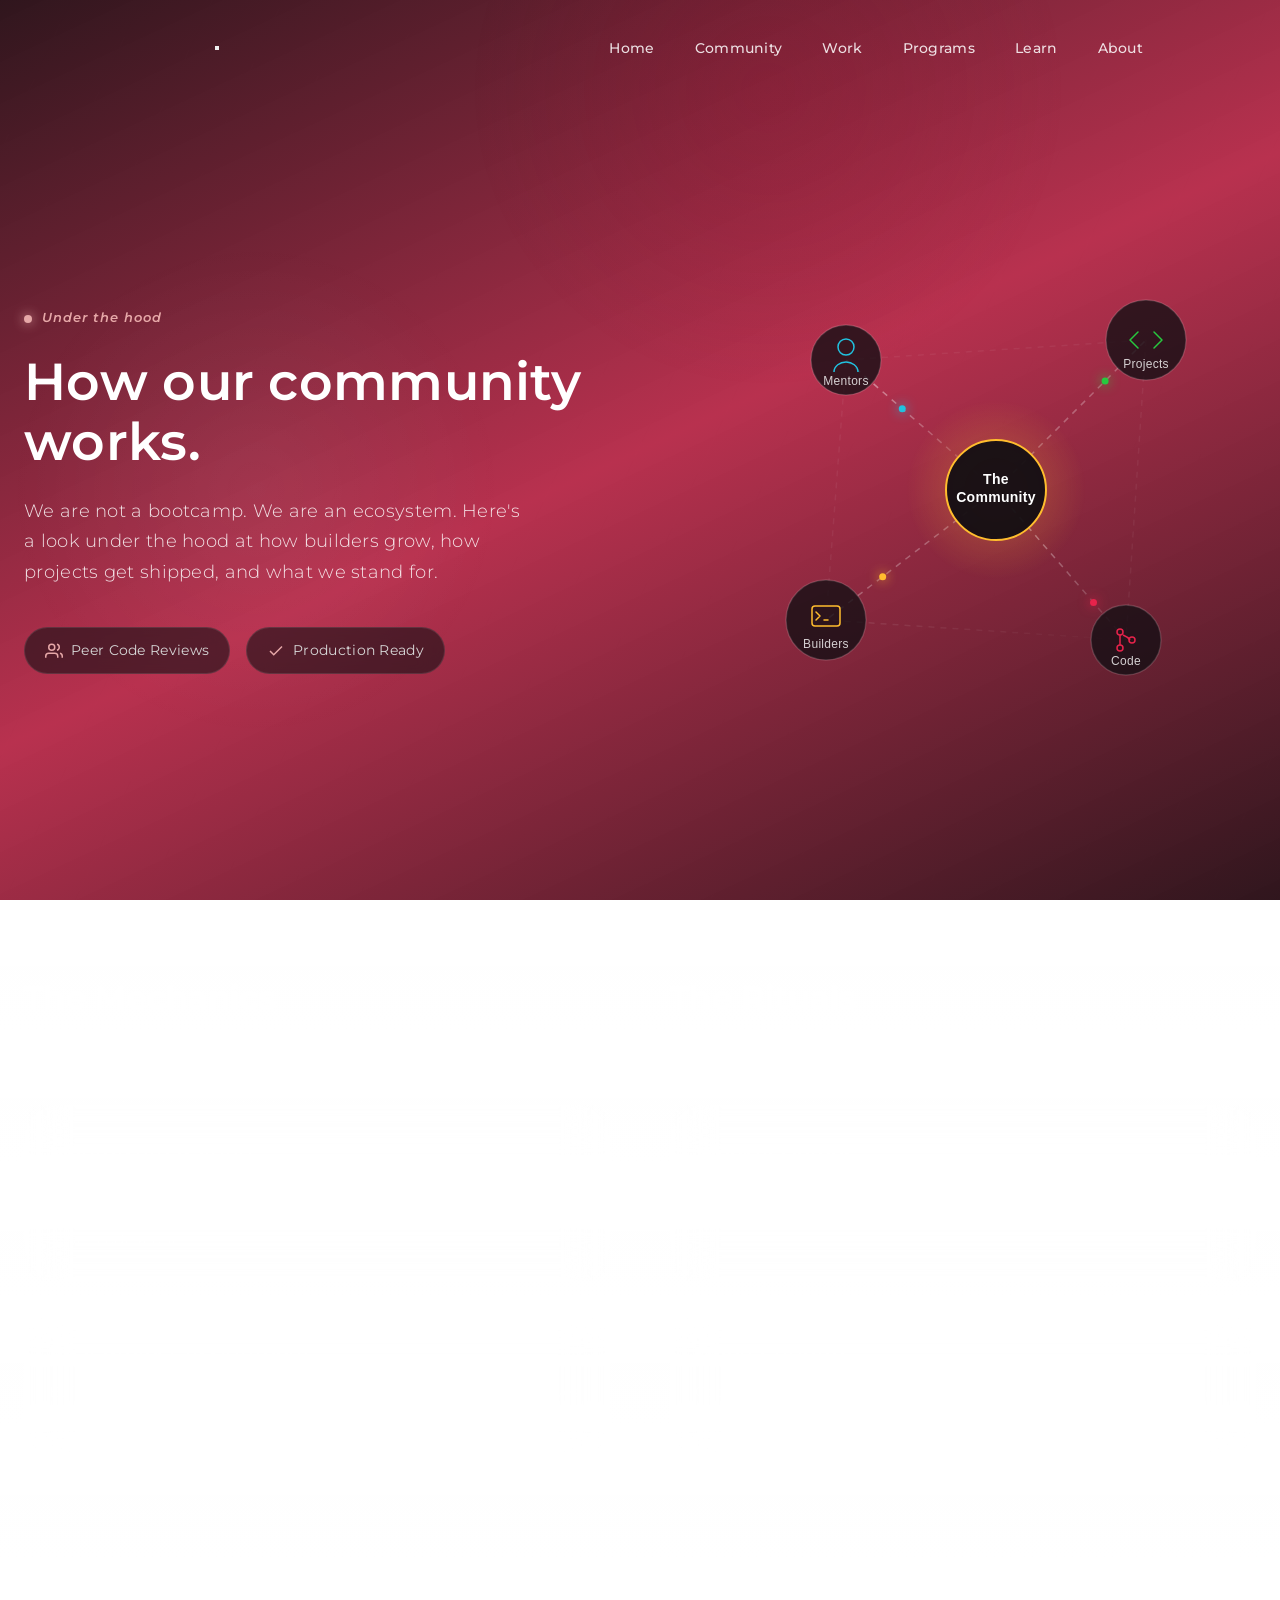
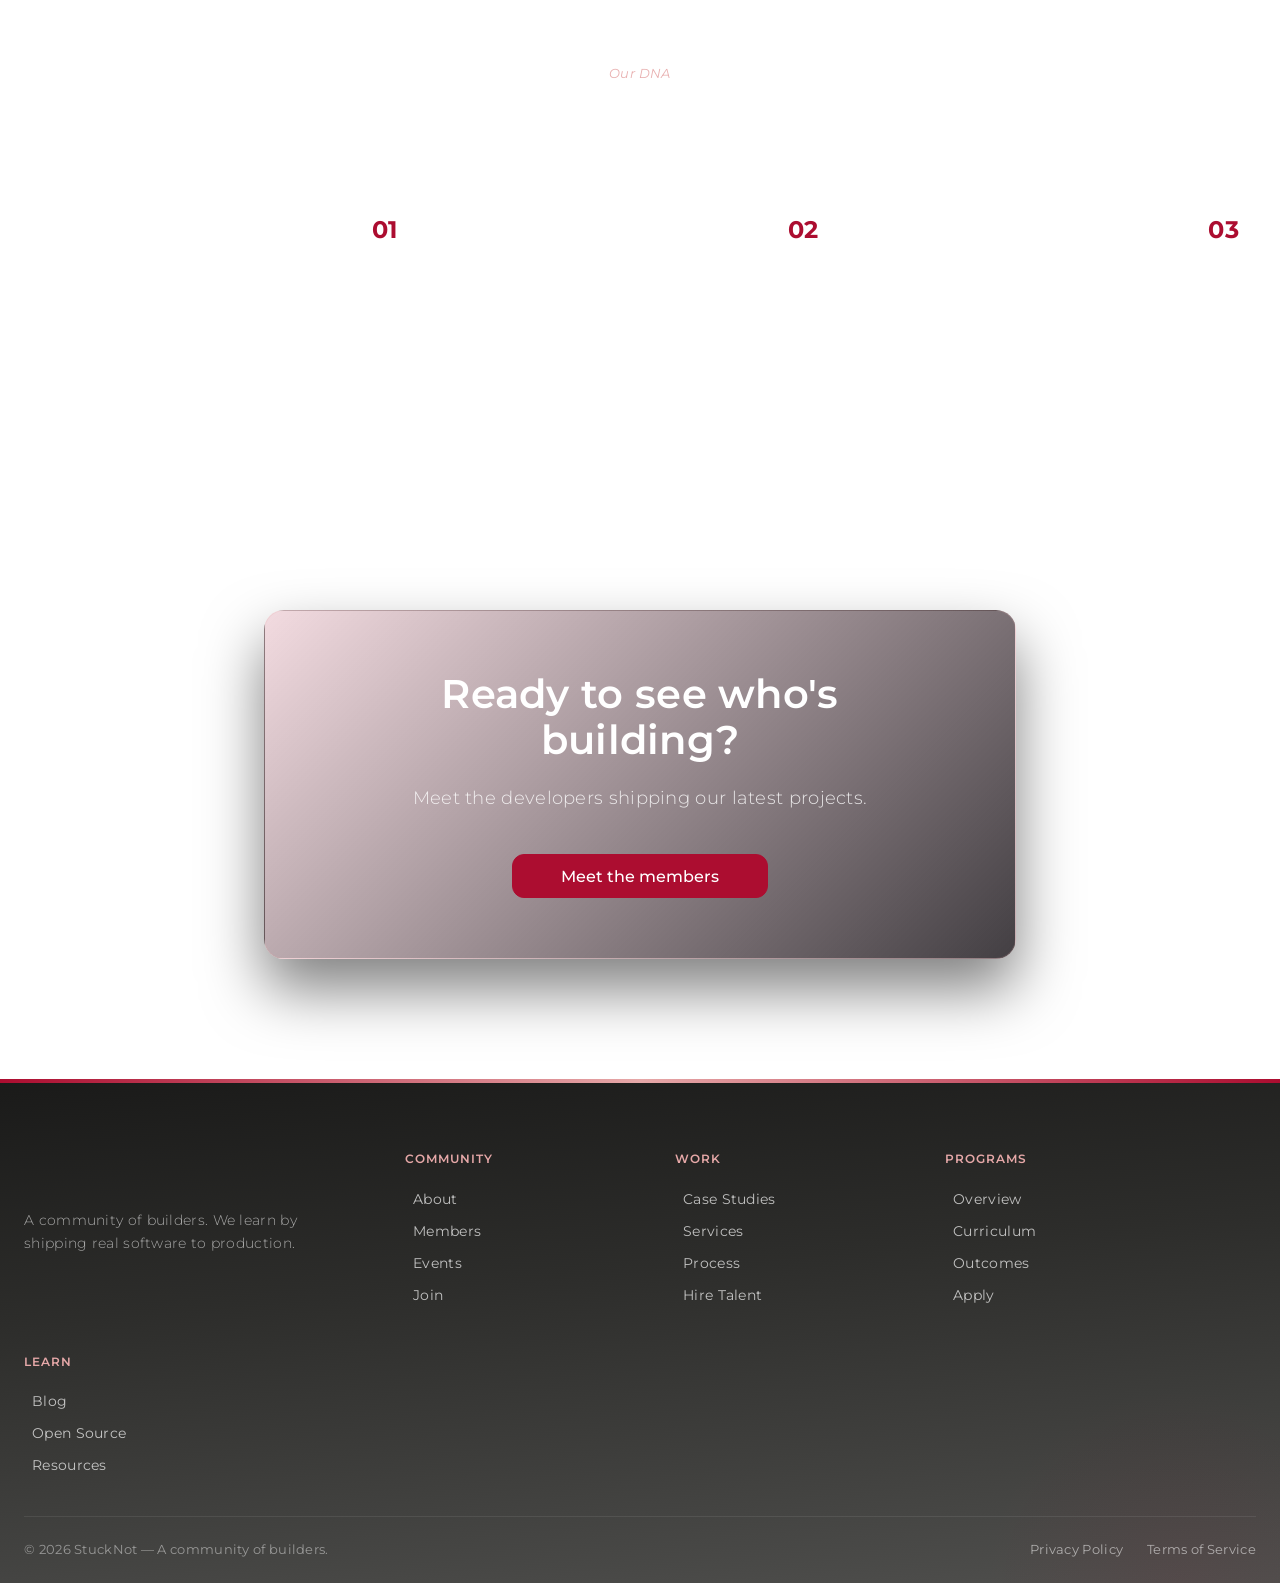
==== commit 1890dc90: "Update community hero SVG constellation with vibrant, distinct colors to improve contrast" ====
--- a/community/index.html
+++ b/community/index.html
@@ -133,17 +133,17 @@
                 <!-- Gradients -->
                 <defs>
                   <radialGradient id="glowGlow" cx="50%" cy="50%" r="50%">
-                    <stop offset="0%" stop-color="var(--rose)" stop-opacity="0.5" />
-                    <stop offset="100%" stop-color="var(--rose)" stop-opacity="0" />
+                    <stop offset="0%" stop-color="#ffbd2e" stop-opacity="0.3" />
+                    <stop offset="100%" stop-color="#ffbd2e" stop-opacity="0" />
                   </radialGradient>
                   <linearGradient id="lineGrad1" x1="0%" y1="0%" x2="100%" y2="100%">
-                    <stop offset="0%" stop-color="var(--rose)" stop-opacity="0.8" />
-                    <stop offset="100%" stop-color="var(--rose)" stop-opacity="0.1" />
+                    <stop offset="0%" stop-color="#ffffff" stop-opacity="0.5" />
+                    <stop offset="100%" stop-color="#ffffff" stop-opacity="0.05" />
                   </linearGradient>
                 </defs>
 
                 <!-- Animated Data Lines -->
-                <g stroke="url(#lineGrad1)" stroke-width="2" stroke-dasharray="6 6" style="animation: dashCycle 2s linear infinite;">
+                <g stroke="url(#lineGrad1)" stroke-width="1.5" stroke-dasharray="6 6" style="animation: dashCycle 2s linear infinite;">
                   <!-- Center to Top Left -->
                   <path d="M 250 250 L 100 120" />
                   <!-- Center to Top Right -->
@@ -153,68 +153,68 @@
                   <!-- Center to Bottom Right -->
                   <path d="M 250 250 L 380 400" />
                   <!-- Outer Connections -->
-                  <path d="M 100 120 L 400 100" opacity="0.3" />
-                  <path d="M 400 100 L 380 400" opacity="0.3" />
-                  <path d="M 380 400 L 80 380" opacity="0.3" />
-                  <path d="M 80 380 L 100 120" opacity="0.3" />
+                  <path d="M 100 120 L 400 100" opacity="0.2" />
+                  <path d="M 400 100 L 380 400" opacity="0.2" />
+                  <path d="M 380 400 L 80 380" opacity="0.2" />
+                  <path d="M 80 380 L 100 120" opacity="0.2" />
                 </g>
 
                 <!-- Glowing Aura for Central Node -->
                 <circle cx="250" cy="250" r="90" fill="url(#glowGlow)" style="animation: pulseHub 3s infinite alternate; transform-origin: 250px 250px;" />
                 
                 <!-- Center: Community Hub -->
-                <circle cx="250" cy="250" r="50" fill="rgba(20, 15, 20, 0.95)" stroke="var(--rose)" stroke-width="2" />
+                <circle cx="250" cy="250" r="50" fill="rgba(20, 15, 20, 0.95)" stroke="#ffbd2e" stroke-width="2" />
                 <text x="250" y="244" fill="#fff" font-size="14" font-family="sans-serif" font-weight="600" text-anchor="middle">The</text>
                 <text x="250" y="262" fill="#fff" font-size="14" font-family="sans-serif" font-weight="600" text-anchor="middle">Community</text>
 
                 <!-- Nodes Group -->
                 <!-- Top Left: Mentors -->
                 <g style="animation: floatCard1 5s ease-in-out infinite; transform-origin: 100px 120px;">
-                  <circle cx="100" cy="120" r="35" fill="rgba(20,15,20,0.8)" stroke="rgba(255,255,255,0.2)" stroke-width="1.5" />
-                  <!-- User Icon -->
-                  <path d="M 100 115 A 8 8 0 1 0 100 99 A 8 8 0 1 0 100 115 Z M 88 132 C 88 126 94 122 100 122 C 106 122 112 126 112 132" fill="none" stroke="var(--rose)" stroke-width="1.5" />
-                  <text x="100" y="145" fill="rgba(255,255,255,0.7)" font-size="12" font-family="sans-serif" text-anchor="middle">Mentors</text>
+                  <circle cx="100" cy="120" r="35" fill="rgba(20,15,20,0.8)" stroke="rgba(255,255,255,0.15)" stroke-width="1.5" />
+                  <!-- User Icon (Cyan) -->
+                  <path d="M 100 115 A 8 8 0 1 0 100 99 A 8 8 0 1 0 100 115 Z M 88 132 C 88 126 94 122 100 122 C 106 122 112 126 112 132" fill="none" stroke="#21c2e0" stroke-width="1.5" />
+                  <text x="100" y="145" fill="rgba(255,255,255,0.8)" font-size="12" font-family="sans-serif" text-anchor="middle">Mentors</text>
                 </g>
 
                 <!-- Top Right: Projects -->
                 <g style="animation: floatCard2 6s ease-in-out infinite; transform-origin: 400px 100px;">
-                  <circle cx="400" cy="100" r="40" fill="rgba(20,15,20,0.8)" stroke="rgba(255,255,255,0.2)" stroke-width="1.5" />
-                  <!-- Code Icon -->
-                  <path d="M 392 92 L 384 100 L 392 108 M 408 92 L 416 100 L 408 108" fill="none" stroke="var(--rose)" stroke-width="1.5" stroke-linecap="round" stroke-linejoin="round" />
-                  <text x="400" y="128" fill="rgba(255,255,255,0.7)" font-size="12" font-family="sans-serif" text-anchor="middle">Projects</text>
+                  <circle cx="400" cy="100" r="40" fill="rgba(20,15,20,0.8)" stroke="rgba(255,255,255,0.15)" stroke-width="1.5" />
+                  <!-- Code Icon (Green) -->
+                  <path d="M 392 92 L 384 100 L 392 108 M 408 92 L 416 100 L 408 108" fill="none" stroke="#27c93f" stroke-width="1.5" stroke-linecap="round" stroke-linejoin="round" />
+                  <text x="400" y="128" fill="rgba(255,255,255,0.8)" font-size="12" font-family="sans-serif" text-anchor="middle">Projects</text>
                 </g>
 
                 <!-- Bottom Left: Builders -->
                 <g style="animation: floatCard2 7s ease-in-out infinite; transform-origin: 80px 380px;">
-                  <circle cx="80" cy="380" r="40" fill="rgba(20,15,20,0.8)" stroke="rgba(255,255,255,0.2)" stroke-width="1.5" />
-                  <!-- Terminal Icon -->
-                  <rect x="66" y="366" width="28" height="20" rx="3" fill="none" stroke="var(--rose)" stroke-width="1.5" />
-                  <path d="M 70 372 L 74 376 L 70 380 M 78 380 L 82 380" fill="none" stroke="var(--rose)" stroke-width="1.5" stroke-linecap="round" stroke-linejoin="round" />
-                  <text x="80" y="408" fill="rgba(255,255,255,0.7)" font-size="12" font-family="sans-serif" text-anchor="middle">Builders</text>
+                  <circle cx="80" cy="380" r="40" fill="rgba(20,15,20,0.8)" stroke="rgba(255,255,255,0.15)" stroke-width="1.5" />
+                  <!-- Terminal Icon (Amber) -->
+                  <rect x="66" y="366" width="28" height="20" rx="3" fill="none" stroke="#ffbd2e" stroke-width="1.5" />
+                  <path d="M 70 372 L 74 376 L 70 380 M 78 380 L 82 380" fill="none" stroke="#ffbd2e" stroke-width="1.5" stroke-linecap="round" stroke-linejoin="round" />
+                  <text x="80" y="408" fill="rgba(255,255,255,0.8)" font-size="12" font-family="sans-serif" text-anchor="middle">Builders</text>
                 </g>
 
                 <!-- Bottom Right: Code -->
                 <g style="animation: floatCard1 8s ease-in-out infinite; transform-origin: 380px 400px;">
-                  <circle cx="380" cy="400" r="35" fill="rgba(20,15,20,0.8)" stroke="rgba(255,255,255,0.2)" stroke-width="1.5" />
-                  <!-- Branch Icon -->
-                  <circle cx="374" cy="392" r="3" fill="none" stroke="var(--rose)" stroke-width="1.5" />
-                  <circle cx="374" cy="408" r="3" fill="none" stroke="var(--rose)" stroke-width="1.5" />
-                  <circle cx="386" cy="400" r="3" fill="none" stroke="var(--rose)" stroke-width="1.5" />
-                  <path d="M 374 395 L 374 405 M 377 395 C 382 397 384 400 384 400" fill="none" stroke="var(--rose)" stroke-width="1.5" />
-                  <text x="380" y="425" fill="rgba(255,255,255,0.7)" font-size="12" font-family="sans-serif" text-anchor="middle">Code</text>
+                  <circle cx="380" cy="400" r="35" fill="rgba(20,15,20,0.8)" stroke="rgba(255,255,255,0.15)" stroke-width="1.5" />
+                  <!-- Branch Icon (Rose) -->
+                  <circle cx="374" cy="392" r="3" fill="none" stroke="#e6234b" stroke-width="1.5" />
+                  <circle cx="374" cy="408" r="3" fill="none" stroke="#e6234b" stroke-width="1.5" />
+                  <circle cx="386" cy="400" r="3" fill="none" stroke="#e6234b" stroke-width="1.5" />
+                  <path d="M 374 395 L 374 405 M 377 395 C 382 397 384 400 384 400" fill="none" stroke="#e6234b" stroke-width="1.5" />
+                  <text x="380" y="425" fill="rgba(255,255,255,0.8)" font-size="12" font-family="sans-serif" text-anchor="middle">Code</text>
                 </g>
                 
                 <!-- Floating data particles -->
-                <circle cx="0" cy="0" r="4" fill="#fff" filter="drop-shadow(0 0 6px #fff)">
+                <circle cx="0" cy="0" r="3.5" fill="#21c2e0" filter="drop-shadow(0 0 6px #21c2e0)">
                   <animateMotion dur="4s" repeatCount="indefinite" path="M 100 120 L 250 250" />
                 </circle>
-                <circle cx="0" cy="0" r="4" fill="#fff" filter="drop-shadow(0 0 6px #fff)">
+                <circle cx="0" cy="0" r="3.5" fill="#27c93f" filter="drop-shadow(0 0 6px #27c93f)">
                   <animateMotion dur="5.5s" repeatCount="indefinite" path="M 400 100 L 250 250" />
                 </circle>
-                <circle cx="0" cy="0" r="4" fill="#fff" filter="drop-shadow(0 0 6px #fff)">
+                <circle cx="0" cy="0" r="3.5" fill="#ffbd2e" filter="drop-shadow(0 0 6px #ffbd2e)">
                   <animateMotion dur="4.5s" repeatCount="indefinite" path="M 80 380 L 250 250" />
                 </circle>
-                <circle cx="0" cy="0" r="4" fill="#fff" filter="drop-shadow(0 0 6px #fff)">
+                <circle cx="0" cy="0" r="3.5" fill="#e6234b" filter="drop-shadow(0 0 6px #e6234b)">
                   <animateMotion dur="6s" repeatCount="indefinite" path="M 380 400 L 250 250" />
                 </circle>
               </svg>
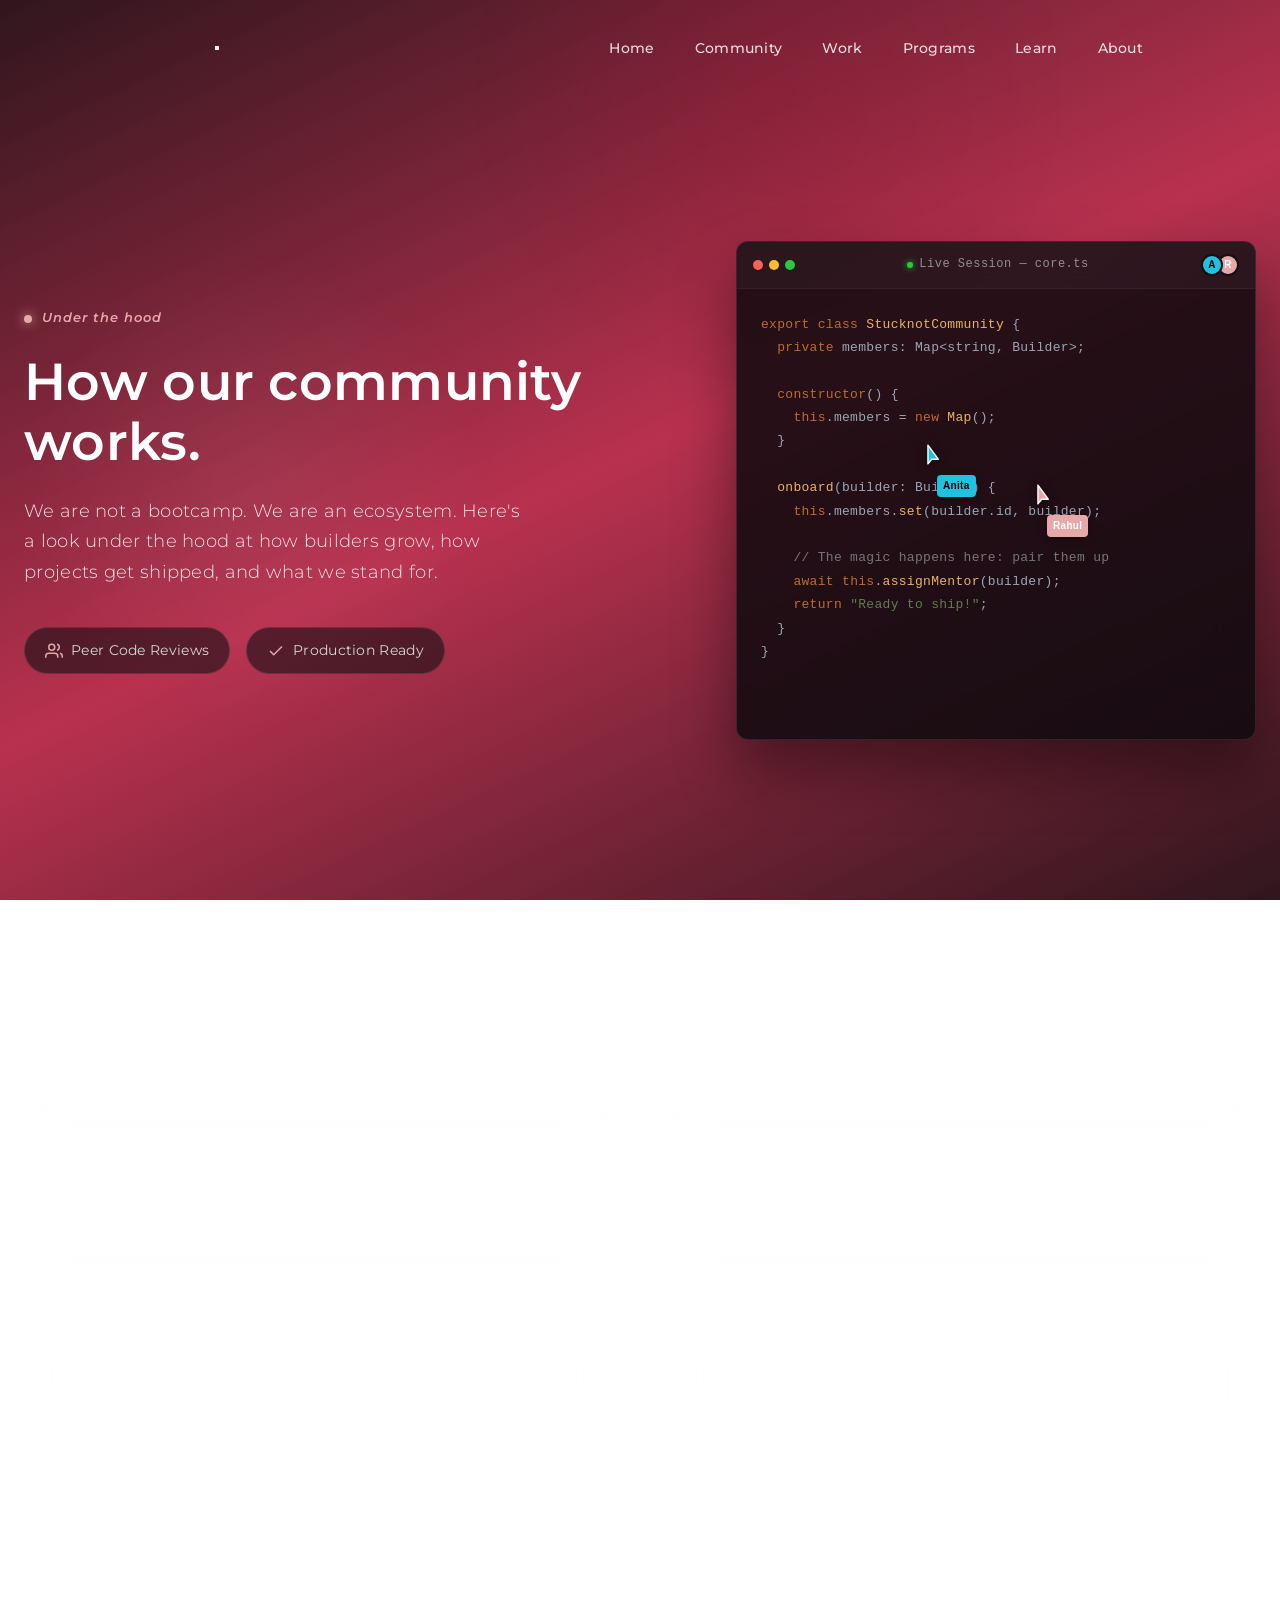
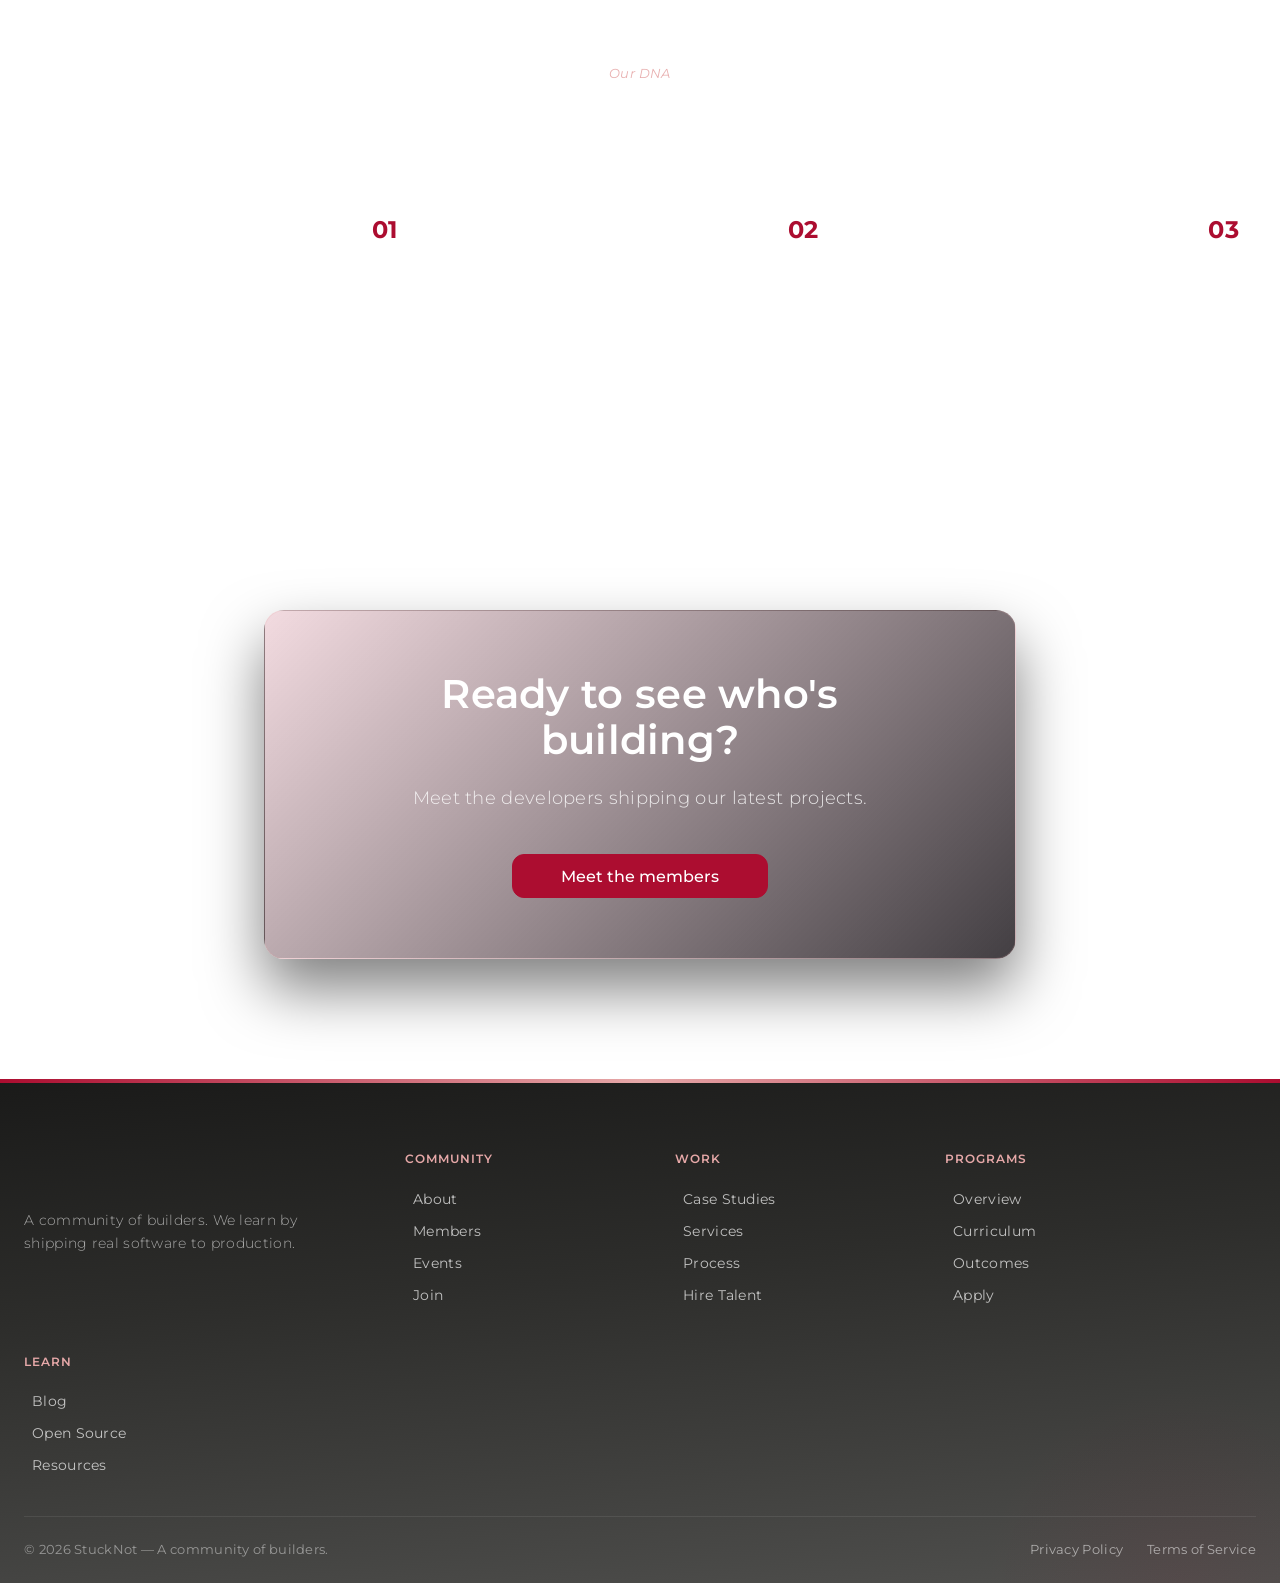
==== commit 7f5028cb: "Replace SVG constellation with Live Share collaborative IDE mockup" ====
--- a/community/index.html
+++ b/community/index.html
@@ -114,110 +114,80 @@
             </div>
           </div>
           
-          <!-- RIGHT: Visual Network Scene -->
-          <div class="reveal reveal-stagger-4" style="position: relative; height: 500px; width: 100%; display: flex; align-items: center; justify-content: flex-end;">
+          <!-- RIGHT: Visual Collaborative Scene -->
+          <div class="reveal reveal-stagger-4" style="position: relative; height: 100%; display: flex; align-items: center; justify-content: flex-end;">
             
             <style>
-              @keyframes dashCycle {
-                from { stroke-dashoffset: 24; }
-                to { stroke-dashoffset: 0; }
+              @keyframes cursorBob1 {
+                0%, 100% { transform: translate(0, 0); }
+                50% { transform: translate(15px, 10px); }
               }
-              @keyframes pulseHub {
-                0% { transform: scale(0.95); opacity: 0.8; box-shadow: 0 0 40px rgba(172, 13, 48, 0.4); }
-                100% { transform: scale(1.05); opacity: 1; box-shadow: 0 0 60px rgba(172, 13, 48, 0.8); }
+              @keyframes cursorBob2 {
+                0%, 100% { transform: translate(0, 0); }
+                50% { transform: translate(-10px, 15px); }
               }
             </style>
 
-            <div style="width: 100%; max-width: 520px; height: 100%; position: relative;">
-              <svg viewBox="0 0 500 500" style="width: 100%; height: 100%; overflow: visible; display: block;">
-                <!-- Gradients -->
-                <defs>
-                  <radialGradient id="glowGlow" cx="50%" cy="50%" r="50%">
-                    <stop offset="0%" stop-color="#ffbd2e" stop-opacity="0.3" />
-                    <stop offset="100%" stop-color="#ffbd2e" stop-opacity="0" />
-                  </radialGradient>
-                  <linearGradient id="lineGrad1" x1="0%" y1="0%" x2="100%" y2="100%">
-                    <stop offset="0%" stop-color="#ffffff" stop-opacity="0.5" />
-                    <stop offset="100%" stop-color="#ffffff" stop-opacity="0.05" />
-                  </linearGradient>
-                </defs>
-
-                <!-- Animated Data Lines -->
-                <g stroke="url(#lineGrad1)" stroke-width="1.5" stroke-dasharray="6 6" style="animation: dashCycle 2s linear infinite;">
-                  <!-- Center to Top Left -->
-                  <path d="M 250 250 L 100 120" />
-                  <!-- Center to Top Right -->
-                  <path d="M 250 250 L 400 100" />
-                  <!-- Center to Bottom Left -->
-                  <path d="M 250 250 L 80 380" />
-                  <!-- Center to Bottom Right -->
-                  <path d="M 250 250 L 380 400" />
-                  <!-- Outer Connections -->
-                  <path d="M 100 120 L 400 100" opacity="0.2" />
-                  <path d="M 400 100 L 380 400" opacity="0.2" />
-                  <path d="M 380 400 L 80 380" opacity="0.2" />
-                  <path d="M 80 380 L 100 120" opacity="0.2" />
-                </g>
-
-                <!-- Glowing Aura for Central Node -->
-                <circle cx="250" cy="250" r="90" fill="url(#glowGlow)" style="animation: pulseHub 3s infinite alternate; transform-origin: 250px 250px;" />
+            <div class="mock-ide" style="width: 100%; max-width: 520px; position: relative; z-index: 2; box-shadow: 0 30px 60px rgba(0,0,0,0.4); border: 1px solid rgba(255,255,255,0.1); border-radius: 12px; overflow: hidden; background: rgba(15, 10, 15, 0.85); backdrop-filter: blur(20px);">
+              
+              <!-- Header -->
+              <div class="ide-header" style="background: rgba(255, 255, 255, 0.03); padding: 12px 16px; border-bottom: 1px solid rgba(255,255,255,0.05); display: flex; align-items: center; justify-content: space-between;">
+                <div class="ide-dots" style="display: flex; gap: 6px;">
+                  <div style="width: 10px; height: 10px; border-radius: 50%; background:#ff5f56"></div>
+                  <div style="width: 10px; height: 10px; border-radius: 50%; background:#ffbd2e"></div>
+                  <div style="width: 10px; height: 10px; border-radius: 50%; background:#27c93f"></div>
+                </div>
                 
-                <!-- Center: Community Hub -->
-                <circle cx="250" cy="250" r="50" fill="rgba(20, 15, 20, 0.95)" stroke="#ffbd2e" stroke-width="2" />
-                <text x="250" y="244" fill="#fff" font-size="14" font-family="sans-serif" font-weight="600" text-anchor="middle">The</text>
-                <text x="250" y="262" fill="#fff" font-size="14" font-family="sans-serif" font-weight="600" text-anchor="middle">Community</text>
-
-                <!-- Nodes Group -->
-                <!-- Top Left: Mentors -->
-                <g style="animation: floatCard1 5s ease-in-out infinite; transform-origin: 100px 120px;">
-                  <circle cx="100" cy="120" r="35" fill="rgba(20,15,20,0.8)" stroke="rgba(255,255,255,0.15)" stroke-width="1.5" />
-                  <!-- User Icon (Cyan) -->
-                  <path d="M 100 115 A 8 8 0 1 0 100 99 A 8 8 0 1 0 100 115 Z M 88 132 C 88 126 94 122 100 122 C 106 122 112 126 112 132" fill="none" stroke="#21c2e0" stroke-width="1.5" />
-                  <text x="100" y="145" fill="rgba(255,255,255,0.8)" font-size="12" font-family="sans-serif" text-anchor="middle">Mentors</text>
-                </g>
-
-                <!-- Top Right: Projects -->
-                <g style="animation: floatCard2 6s ease-in-out infinite; transform-origin: 400px 100px;">
-                  <circle cx="400" cy="100" r="40" fill="rgba(20,15,20,0.8)" stroke="rgba(255,255,255,0.15)" stroke-width="1.5" />
-                  <!-- Code Icon (Green) -->
-                  <path d="M 392 92 L 384 100 L 392 108 M 408 92 L 416 100 L 408 108" fill="none" stroke="#27c93f" stroke-width="1.5" stroke-linecap="round" stroke-linejoin="round" />
-                  <text x="400" y="128" fill="rgba(255,255,255,0.8)" font-size="12" font-family="sans-serif" text-anchor="middle">Projects</text>
-                </g>
-
-                <!-- Bottom Left: Builders -->
-                <g style="animation: floatCard2 7s ease-in-out infinite; transform-origin: 80px 380px;">
-                  <circle cx="80" cy="380" r="40" fill="rgba(20,15,20,0.8)" stroke="rgba(255,255,255,0.15)" stroke-width="1.5" />
-                  <!-- Terminal Icon (Amber) -->
-                  <rect x="66" y="366" width="28" height="20" rx="3" fill="none" stroke="#ffbd2e" stroke-width="1.5" />
-                  <path d="M 70 372 L 74 376 L 70 380 M 78 380 L 82 380" fill="none" stroke="#ffbd2e" stroke-width="1.5" stroke-linecap="round" stroke-linejoin="round" />
-                  <text x="80" y="408" fill="rgba(255,255,255,0.8)" font-size="12" font-family="sans-serif" text-anchor="middle">Builders</text>
-                </g>
-
-                <!-- Bottom Right: Code -->
-                <g style="animation: floatCard1 8s ease-in-out infinite; transform-origin: 380px 400px;">
-                  <circle cx="380" cy="400" r="35" fill="rgba(20,15,20,0.8)" stroke="rgba(255,255,255,0.15)" stroke-width="1.5" />
-                  <!-- Branch Icon (Rose) -->
-                  <circle cx="374" cy="392" r="3" fill="none" stroke="#e6234b" stroke-width="1.5" />
-                  <circle cx="374" cy="408" r="3" fill="none" stroke="#e6234b" stroke-width="1.5" />
-                  <circle cx="386" cy="400" r="3" fill="none" stroke="#e6234b" stroke-width="1.5" />
-                  <path d="M 374 395 L 374 405 M 377 395 C 382 397 384 400 384 400" fill="none" stroke="#e6234b" stroke-width="1.5" />
-                  <text x="380" y="425" fill="rgba(255,255,255,0.8)" font-size="12" font-family="sans-serif" text-anchor="middle">Code</text>
-                </g>
+                <div style="font-size: 12px; color: rgba(255,255,255,0.5); font-family: monospace; letter-spacing: 0.5px; display: flex; align-items: center; gap: 6px;">
+                  <span style="display: inline-block; width: 6px; height: 6px; background: #27c93f; border-radius: 50%; box-shadow: 0 0 6px #27c93f;"></span>
+                  Live Session — core.ts
+                </div>
+
+                <div style="display: flex; align-items: center;">
+                  <div style="width: 22px; height: 22px; border-radius: 50%; background: #21c2e0; border: 2px solid #140f14; display: flex; align-items: center; justify-content: center; font-size: 10px; font-weight: bold; color: #000; font-family: sans-serif; z-index: 2;">A</div>
+                  <div style="width: 22px; height: 22px; border-radius: 50%; background: var(--rose); border: 2px solid #140f14; display: flex; align-items: center; justify-content: center; font-size: 10px; font-weight: bold; color: #fff; font-family: sans-serif; z-index: 1; margin-left: -6px;">R</div>
+                </div>
+              </div>
+              
+              <!-- Body -->
+              <div class="ide-body" style="padding: 24px 24px 40px; font-family: 'SFMono-Regular', Consolas, monospace; font-size: 13px; line-height: 1.8; color: #a9b7c6; position: relative;">
                 
-                <!-- Floating data particles -->
-                <circle cx="0" cy="0" r="3.5" fill="#21c2e0" filter="drop-shadow(0 0 6px #21c2e0)">
-                  <animateMotion dur="4s" repeatCount="indefinite" path="M 100 120 L 250 250" />
-                </circle>
-                <circle cx="0" cy="0" r="3.5" fill="#27c93f" filter="drop-shadow(0 0 6px #27c93f)">
-                  <animateMotion dur="5.5s" repeatCount="indefinite" path="M 400 100 L 250 250" />
-                </circle>
-                <circle cx="0" cy="0" r="3.5" fill="#ffbd2e" filter="drop-shadow(0 0 6px #ffbd2e)">
-                  <animateMotion dur="4.5s" repeatCount="indefinite" path="M 80 380 L 250 250" />
-                </circle>
-                <circle cx="0" cy="0" r="3.5" fill="#e6234b" filter="drop-shadow(0 0 6px #e6234b)">
-                  <animateMotion dur="6s" repeatCount="indefinite" path="M 380 400 L 250 250" />
-                </circle>
-              </svg>
+                <!-- Code Snippet -->
+                <div style="opacity: 0.9;">
+                  <span style="color: #cc7832;">export class</span> <span style="color: #ffc66d;">StucknotCommunity</span> {<br>
+                  &nbsp;&nbsp;<span style="color: #cc7832;">private</span> members: <span style="color: #a9b7c6;">Map</span>&lt;<span style="color: #a9b7c6;">string</span>, <span style="color: #a9b7c6;">Builder</span>&gt;;<br>
+                  <br>
+                  &nbsp;&nbsp;<span style="color: #cc7832;">constructor</span>() {<br>
+                  &nbsp;&nbsp;&nbsp;&nbsp;<span style="color: #cc7832;">this</span>.members = <span style="color: #cc7832;">new</span> <span style="color: #ffc66d;">Map</span>();<br>
+                  &nbsp;&nbsp;}<br>
+                  <br>
+                  &nbsp;&nbsp;<span style="color: #ffc66d;">onboard</span>(builder: <span style="color: #a9b7c6;">Builder</span>) {<br>
+                  &nbsp;&nbsp;&nbsp;&nbsp;<span style="color: #cc7832;">this</span>.members.<span style="color: #ffc66d;">set</span>(builder.id, builder);<br>
+                  &nbsp;&nbsp;&nbsp;&nbsp;<br>
+                  &nbsp;&nbsp;&nbsp;&nbsp;<span style="color: #808080;">// The magic happens here: pair them up</span><br>
+                  &nbsp;&nbsp;&nbsp;&nbsp;<span style="color: #cc7832;">await</span> <span style="color: #cc7832;">this</span>.<span style="color: #ffc66d;">assignMentor</span>(builder);<br>
+                  &nbsp;&nbsp;&nbsp;&nbsp;<span style="color: #cc7832;">return</span> <span style="color: #6a8759;">"Ready to ship!"</span>;<br>
+                  &nbsp;&nbsp;}<br>
+                  }
+                </div>
+
+                <!-- Multiplayer Cursor 1 (Anita) -->
+                <div style="position: absolute; top: 155px; left: 190px; z-index: 10; animation: cursorBob1 4s ease-in-out infinite;">
+                  <svg width="15" height="21" viewBox="0 0 16 22" fill="none" style="filter: drop-shadow(0 2px 4px rgba(0,0,0,0.5));">
+                    <path d="M1 1V21L5 16H12L1 1Z" fill="#21c2e0" stroke="#fff" stroke-width="1.5" stroke-linejoin="round"/>
+                  </svg>
+                  <div style="background: #21c2e0; color: #000; font-family: sans-serif; font-size: 10px; font-weight: bold; padding: 2px 6px; border-radius: 4px; margin-top: 2px; margin-left: 10px; box-shadow: 0 2px 8px rgba(0,0,0,0.3);">Anita</div>
+                </div>
+
+                <!-- Multiplayer Cursor 2 (Rahul) -->
+                <div style="position: absolute; top: 195px; left: 300px; z-index: 10; animation: cursorBob2 5s ease-in-out infinite; animation-delay: 1s;">
+                  <svg width="15" height="21" viewBox="0 0 16 22" fill="none" style="filter: drop-shadow(0 2px 4px rgba(0,0,0,0.5));">
+                    <path d="M1 1V21L5 16H12L1 1Z" fill="var(--rose)" stroke="#fff" stroke-width="1.5" stroke-linejoin="round"/>
+                  </svg>
+                  <div style="background: var(--rose); color: #fff; font-family: sans-serif; font-size: 10px; font-weight: bold; padding: 2px 6px; border-radius: 4px; margin-top: 2px; margin-left: 10px; box-shadow: 0 2px 8px rgba(0,0,0,0.3);">Rahul</div>
+                </div>
+
+              </div>
             </div>
             
           </div>
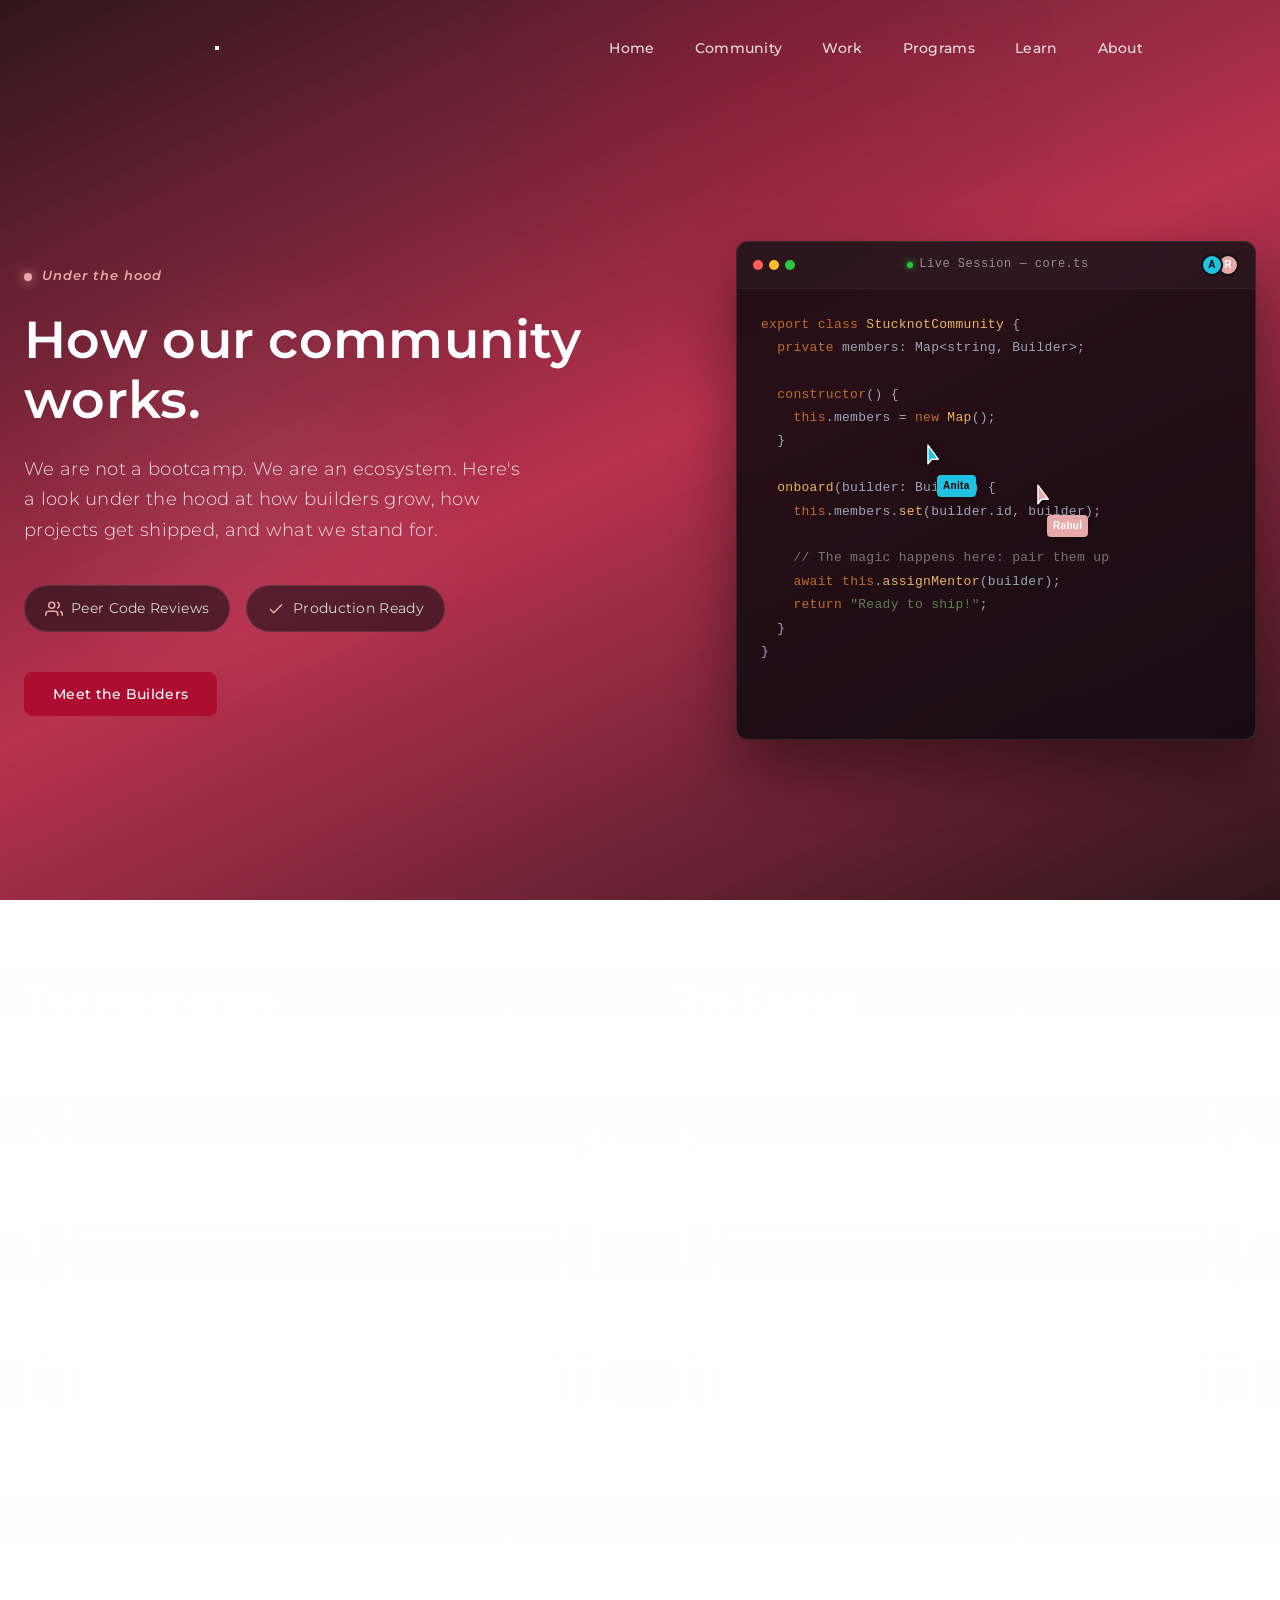
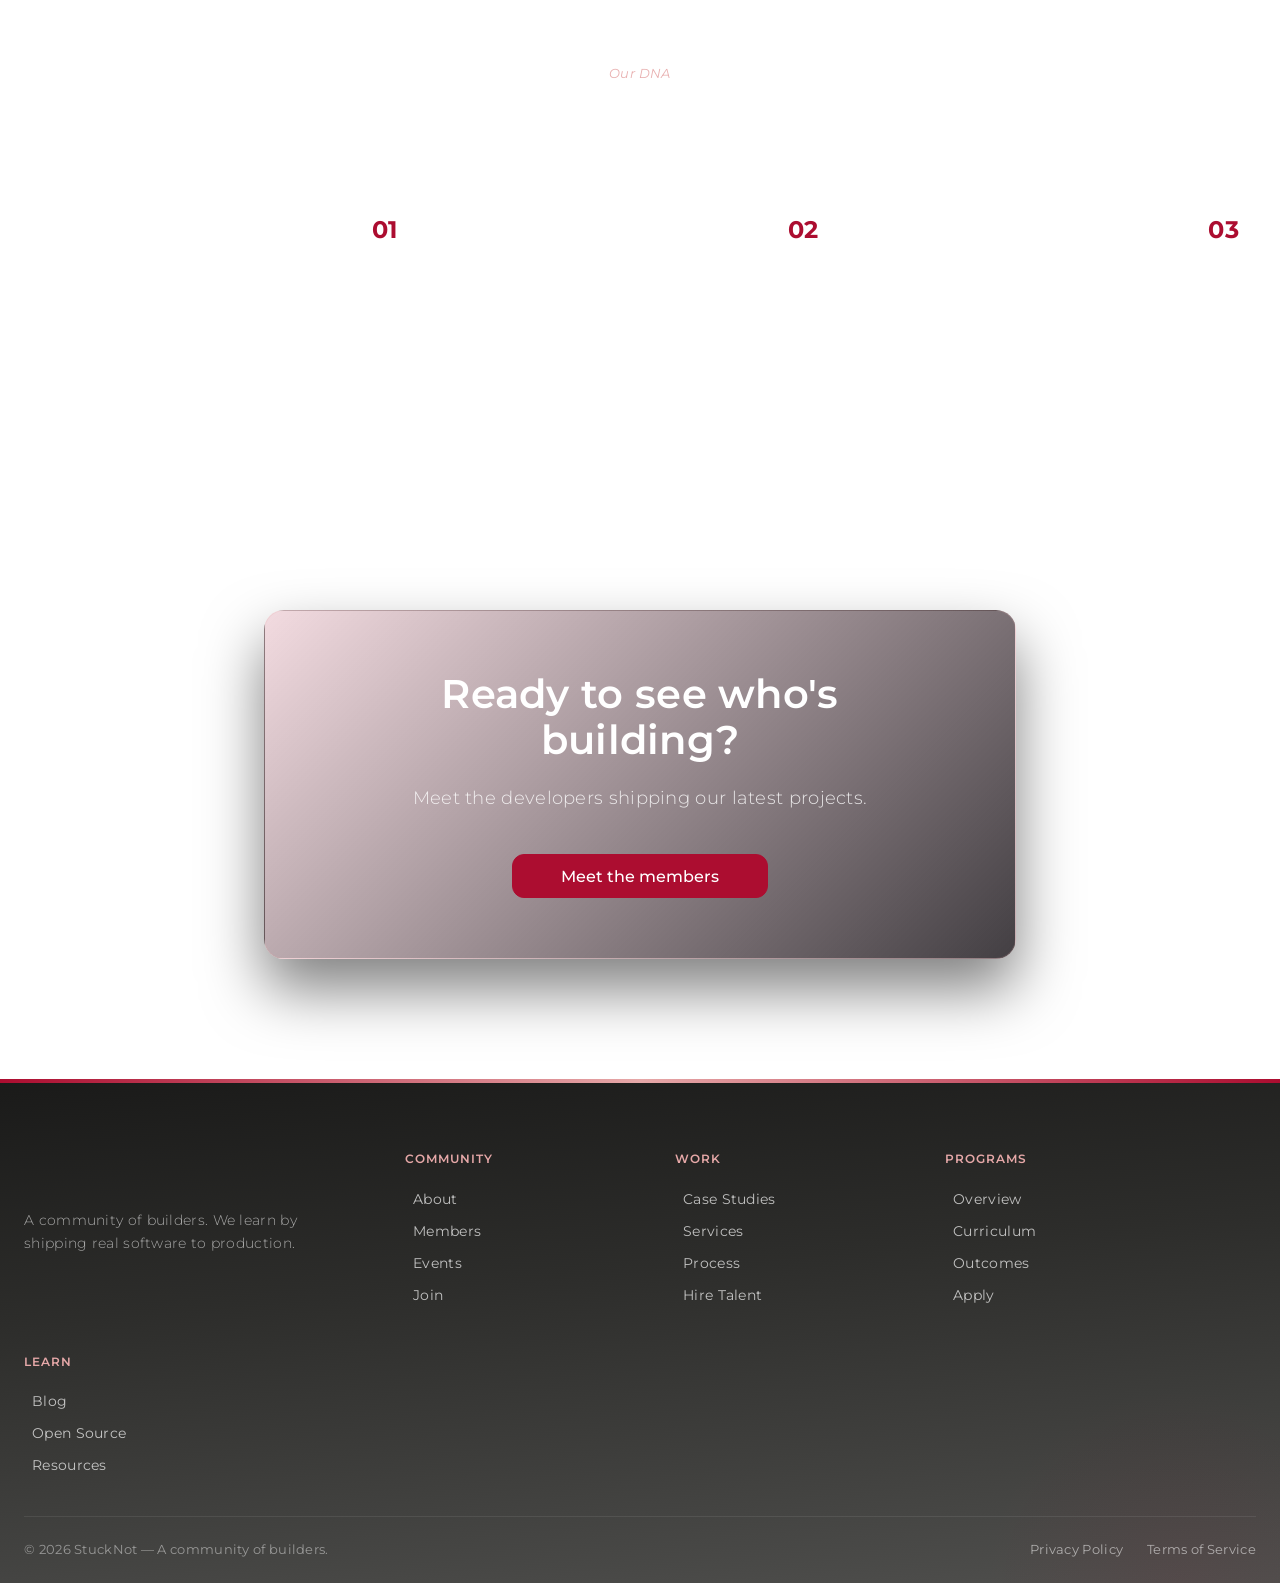
==== commit 0b73aa36: "Add Meet the Builders CTA to community page" ====
--- a/community/index.html
+++ b/community/index.html
@@ -112,6 +112,11 @@
                 Production Ready
               </div>
             </div>
+
+            <!-- Primary CTA -->
+            <div class="reveal reveal-stagger-4" style="margin-top: 40px;">
+              <a href="members/index.html" class="base-button">Meet the Builders</a>
+            </div>
           </div>
           
           <!-- RIGHT: Visual Collaborative Scene -->
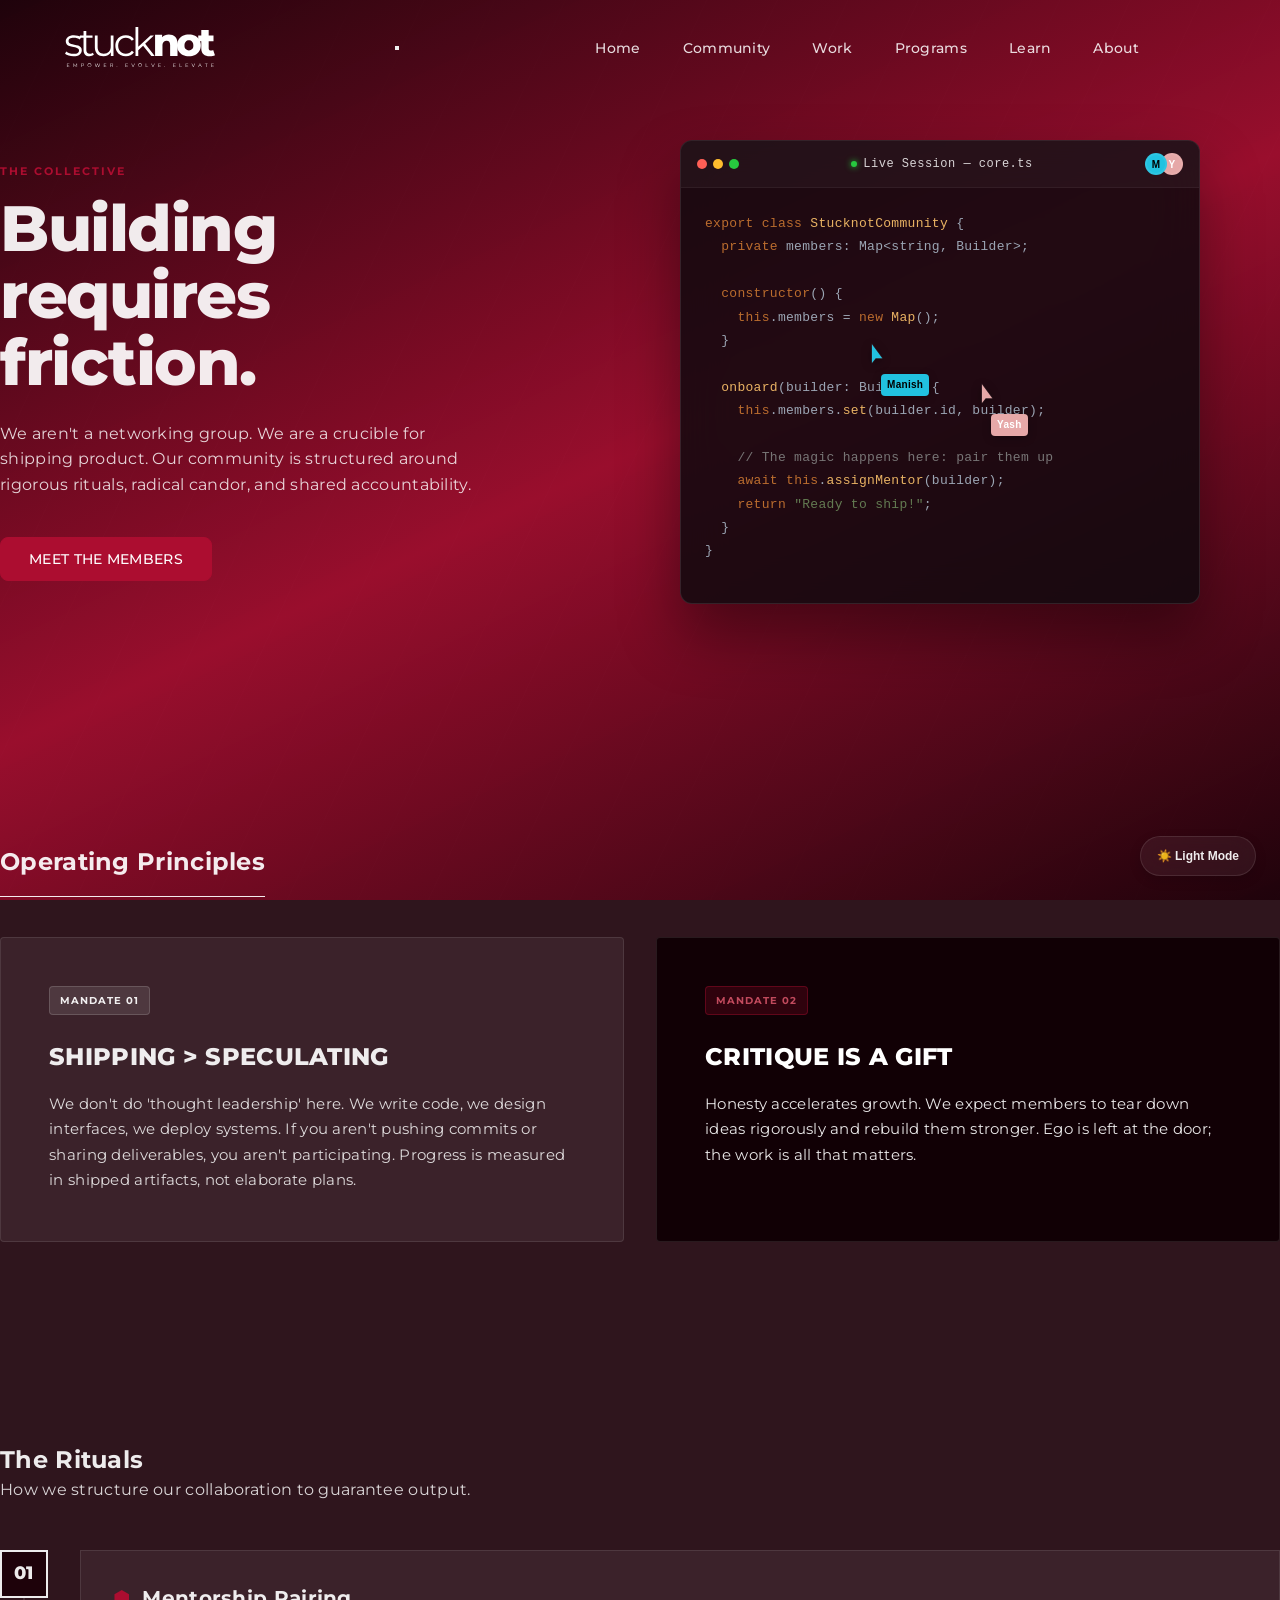
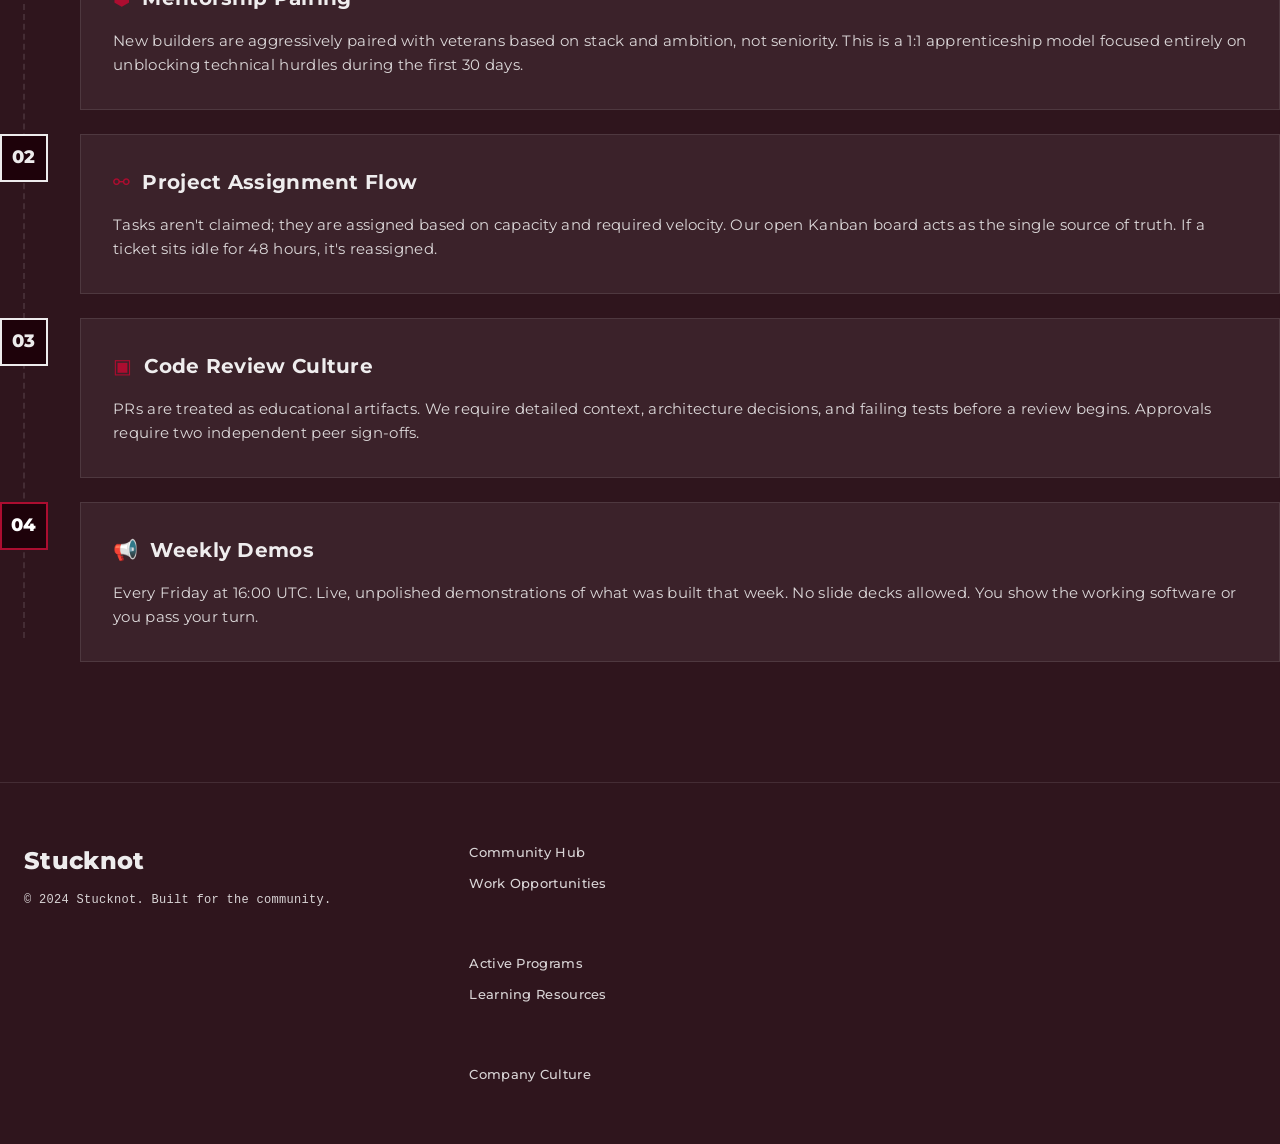
==== commit 60d31801: "a" ====
--- a/community/index.html
+++ b/community/index.html
@@ -1,71 +1,24 @@
 <!DOCTYPE html>
-<html lang="en">
+<html lang="en" class="dark-theme">
+
 <head>
   <meta charset="UTF-8">
   <meta name="viewport" content="width=device-width, initial-scale=1.0">
-  <title>How Our Community Works | StuckNot</title>
-  
+  <meta name="description" content="Stucknot Community - The Collective">
+  <title>Stucknot — Community</title>
+
   <link rel="preconnect" href="https://fonts.googleapis.com">
   <link rel="preconnect" href="https://fonts.gstatic.com" crossorigin>
-  <link href="https://fonts.googleapis.com/css2?family=Montserrat:ital,wght@0,300;0,400;0,500;0,600;0,700;0,900;1,400&display=swap" rel="stylesheet">
-  
+  <link
+    href="https://fonts.googleapis.com/css2?family=Montserrat:ital,wght@0,300;0,400;0,500;0,600;0,700;0,900;1,400&display=swap"
+    rel="stylesheet">
+
   <link rel="stylesheet" href="../stucknot-design-system.css">
-  <style>
-    /* Inline styles for navigation alignment */
-    .hero-btn-row {
-      display: flex;
-      gap: 16px;
-      margin-top: 32px;
-      flex-wrap: wrap;
-    }
-    .hero-btn-row .base-button {
-      flex: 1 1 auto;
-      text-align: center;
-      padding: 14px 28px;
-    }
-    .visually-hidden {
-      position: absolute;
-      width: 1px;
-      height: 1px;
-      padding: 0;
-      margin: -1px;
-      overflow: hidden;
-      clip: rect(0, 0, 0, 0);
-      white-space: nowrap;
-      border: 0;
-    }
-    .json-loading { opacity: 0; transition: opacity 0.3s ease; }
-    .json-loaded { opacity: 1; }
-    
-    @media (min-width: 900px) {
-      .header-nav-wrapper {
-        position: static !important;
-        flex-direction: row !important;
-        width: 100% !important;
-        height: auto !important;
-        padding: 0 !important;
-        background: transparent !important;
-        box-shadow: none !important;
-        display: flex;
-        align-items: center;
-        justify-content: flex-end;
-        flex-wrap: nowrap;
-        gap: 16px;
-      }
-      .nav-links {
-        flex-wrap: nowrap;
-        gap: 16px;
-        align-items: center;
-      }
-      .nav-links a {
-        padding: 8px 12px;
-      }
-    }
-  </style>
 </head>
+
 <body>
 
-  <!-- ===== HEADER ===== -->
+  <!-- HEADER -->
   <header class="header" role="banner">
     <div class="container">
       <a href="../index.html" aria-label="StuckNot Home"><span class="logo-img" role="img" aria-label="StuckNot logo"></span></a>
@@ -75,291 +28,235 @@
       <div class="header-nav-wrapper" id="mobile-nav">
         <nav class="nav-links" aria-label="Main navigation" id="nav-main-links">
           <a href="../index.html">Home</a>
-          <!-- Populated by JSON -->
+          <a href="../community/index.html" class="active">Community</a>
+          <a href="../work/index.html">Work</a>
+          <a href="../programs/index.html">Programs</a>
+          <a href="../learn/index.html">Learn</a>
+          <a href="../community/index.html">About</a>
         </nav>
       </div>
     </div>
   </header>
 
-  <main id="main-content" class="json-loading">
-    <!-- ===== HERO ===== -->
-    <section class="hero-bg" style="min-height: 100vh; padding: 180px 0 100px; position: relative; overflow: hidden;" aria-labelledby="hero-heading">
-      
-      <!-- Ambient Glows -->
-      <div style="position: absolute; top: 10%; left: 60%; width: 600px; height: 600px; background: radial-gradient(circle, rgba(172, 13, 48, 0.15) 0%, transparent 70%); transform: translate(-50%, -50%); pointer-events: none; z-index: 0;"></div>
-      <div style="position: absolute; bottom: -10%; left: 20%; width: 500px; height: 500px; background: radial-gradient(circle, rgba(255, 255, 255, 0.05) 0%, transparent 70%); transform: translate(-50%, -50%); pointer-events: none; z-index: 0;"></div>
-      
-      <div class="container" style="position: relative; z-index: 1;">
-        <div class="v3-options" style="margin-top: 0; gap: 40px; align-items: center;">
-          
-          <!-- LEFT: Text Content -->
-          <div style="text-align: left; padding-right: 20px;">
-            <p class="section-eyebrow reveal" style="color: var(--rose); margin-bottom: 24px; display: inline-flex; align-items: center; gap: 10px; font-weight: 600; letter-spacing: 1px;">
-              <span style="display: block; width: 8px; height: 8px; border-radius: 50%; background: var(--rose); box-shadow: 0 0 12px var(--rose);"></span>
-              Under the hood
+  <main>
+    <!-- HERO SECTION -->
+    <section class="community-hero container section">
+      <div class="hero-content">
+        <span class="eyebrow-text highlight-maroon">THE COLLECTIVE</span>
+        <h1 class="hero-title">Building requires friction.</h1>
+        <p class="hero-desc">We aren't a networking group. We are a crucible for shipping product. Our community is
+          structured around rigorous rituals, radical candor, and shared accountability.</p>
+        <a href="/community/members" class="base-button">MEET THE MEMBERS</a>
+      </div>
+      <div class="hero-image-wrapper">
+        <div class="collab-scene-component">
+          <!-- Header -->
+          <div class="scene-header">
+            <div class="scene-dots">
+              <div class="dot red"></div>
+              <div class="dot yellow"></div>
+              <div class="dot green"></div>
+            </div>
+
+            <div class="scene-title">
+              <span class="status-indicator"></span>
+              Live Session — core.ts
+            </div>
+
+            <div class="scene-avatars">
+              <div class="avatar user-1">M</div>
+              <div class="avatar user-2">Y</div>
+            </div>
+          </div>
+
+          <!-- Body -->
+          <div class="scene-body">
+            <!-- Code Snippet -->
+            <div class="code-snippet">
+              <span class="syntax-keyword">export class</span> <span class="syntax-class">StucknotCommunity</span> {<br>
+              &nbsp;&nbsp;<span class="syntax-keyword">private</span> members: <span
+                class="syntax-type">Map</span>&lt;<span class="syntax-type">string</span>, <span
+                class="syntax-type">Builder</span>&gt;;<br>
+              <br>
+              &nbsp;&nbsp;<span class="syntax-keyword">constructor</span>() {<br>
+              &nbsp;&nbsp;&nbsp;&nbsp;<span class="syntax-keyword">this</span>.members = <span
+                class="syntax-keyword">new</span> <span class="syntax-class">Map</span>();<br>
+              &nbsp;&nbsp;}<br>
+              <br>
+              &nbsp;&nbsp;<span class="syntax-func">onboard</span>(builder: <span class="syntax-type">Builder</span>)
+              {<br>
+              &nbsp;&nbsp;&nbsp;&nbsp;<span class="syntax-keyword">this</span>.members.<span
+                class="syntax-func">set</span>(builder.id, builder);<br>
+              &nbsp;&nbsp;&nbsp;&nbsp;<br>
+              &nbsp;&nbsp;&nbsp;&nbsp;<span class="syntax-comment">// The magic happens here: pair them up</span><br>
+              &nbsp;&nbsp;&nbsp;&nbsp;<span class="syntax-keyword">await</span> <span
+                class="syntax-keyword">this</span>.<span class="syntax-func">assignMentor</span>(builder);<br>
+              &nbsp;&nbsp;&nbsp;&nbsp;<span class="syntax-keyword">return</span> <span class="syntax-string">"Ready to
+                ship!"</span>;<br>
+              &nbsp;&nbsp;}<br>
+              }
+            </div>
+
+            <!-- Multiplayer Cursor 1 (Anita) -->
+            <div class="multiplayer-cursor cursor-1">
+              <svg width="15" height="21" viewBox="0 0 16 22" fill="none">
+                <path d="M1 1V21L5 16H12L1 1Z" fill="#21c2e0" stroke="var(--theme-card-bg)" stroke-width="1.5"
+                  stroke-linejoin="round" />
+              </svg>
+              <div class="cursor-label" style="background: #21c2e0; color: #000;">Manish</div>
+            </div>
+
+            <!-- Multiplayer Cursor 2 (Rahul) -->
+            <div class="multiplayer-cursor cursor-2">
+              <svg width="15" height="21" viewBox="0 0 16 22" fill="none">
+                <path d="M1 1V21L5 16H12L1 1Z" fill="var(--rose)" stroke="var(--theme-card-bg)" stroke-width="1.5"
+                  stroke-linejoin="round" />
+              </svg>
+              <div class="cursor-label" style="background: var(--rose); color: #fff;">Yash</div>
+            </div>
+          </div>
+        </div>
+      </div>
+    </section>
+
+    <!-- OPERATING PRINCIPLES -->
+    <section class="operating-principles container section">
+      <h2 class="section-title line-under">Operating Principles</h2>
+      <div class="principles-grid">
+        <!-- Light Card -->
+        <div class="principle-card light-card">
+          <span class="mandate-badge">MANDATE 01</span>
+          <h3 class="principle-title">SHIPPING > SPECULATING</h3>
+          <p class="principle-text">We don't do 'thought leadership' here. We write code, we design interfaces, we
+            deploy systems. If you aren't pushing commits or sharing deliverables, you aren't participating. Progress is
+            measured in shipped artifacts, not elaborate plans.</p>
+        </div>
+        <!-- Dark Card -->
+        <div class="principle-card dark-card">
+          <span class="mandate-badge dark">MANDATE 02</span>
+          <h3 class="principle-title">CRITIQUE IS A GIFT</h3>
+          <p class="principle-text">Honesty accelerates growth. We expect members to tear down ideas rigorously and
+            rebuild them stronger. Ego is left at the door; the work is all that matters.</p>
+        </div>
+      </div>
+    </section>
+
+    <!-- THE RITUALS -->
+    <section class="rituals-section container section">
+      <h2 class="section-title">The Rituals</h2>
+      <p class="section-subtitle">How we structure our collaboration to guarantee output.</p>
+
+      <div class="rituals-list">
+        <!-- Step 1 -->
+        <div class="ritual-step">
+          <div class="ritual-number-box">01</div>
+          <div class="ritual-card">
+            <div class="ritual-card-header">
+              <span class="ritual-icon text-maroon">⬢</span>
+              <h3 class="ritual-title">Mentorship Pairing</h3>
+            </div>
+            <p class="ritual-text">New builders are aggressively paired with veterans based on stack and ambition, not
+              seniority. This is a 1:1 apprenticeship model focused entirely on unblocking technical hurdles during the
+              first 30 days.</p>
+          </div>
+        </div>
+
+        <!-- Step 2 -->
+        <div class="ritual-step">
+          <div class="ritual-number-box">02</div>
+          <div class="ritual-card">
+            <div class="ritual-card-header">
+              <span class="ritual-icon text-maroon">⚯</span>
+              <h3 class="ritual-title">Project Assignment Flow</h3>
+            </div>
+            <p class="ritual-text">Tasks aren't claimed; they are assigned based on capacity and required velocity. Our
+              open Kanban board acts as the single source of truth. If a ticket sits idle for 48 hours, it's reassigned.
             </p>
-            <h1 class="hero-heading-text reveal reveal-stagger-1" id="hero-heading" style="font-size: 52px; line-height: 1.15; margin-bottom: 24px; text-align: left;"></h1>
-            <p class="hero-subheading-text reveal reveal-stagger-2" id="hero-subheading" style="font-size: 18px; max-width: 500px; color: rgba(255,255,255,0.85); line-height: 1.7; text-align: left;"></p>
-            
-            <!-- Trust badges/stats -->
-            <div class="reveal reveal-stagger-3" style="display: flex; gap: 16px; margin-top: 40px; flex-wrap: wrap;">
-              <div style="padding: 12px 20px; border: 1px solid rgba(255,255,255,0.1); background: rgba(20,15,20,0.6); backdrop-filter: blur(12px); border-radius: 100px; display: flex; align-items: center; gap: 8px; font-size: 14px; color: var(--silver);">
-                <svg width="18" height="18" viewBox="0 0 24 24" fill="none" stroke="var(--rose)" stroke-width="2"><path d="M17 21v-2a4 4 0 0 0-4-4H5a4 4 0 0 0-4 4v2"/><circle cx="9" cy="7" r="4"/><path d="M23 21v-2a4 4 0 0 0-3-3.87M16 3.13a4 4 0 0 1 0 7.75"/></svg>
-                Peer Code Reviews
-              </div>
-              <div style="padding: 12px 20px; border: 1px solid rgba(255,255,255,0.1); background: rgba(20,15,20,0.6); backdrop-filter: blur(12px); border-radius: 100px; display: flex; align-items: center; gap: 8px; font-size: 14px; color: var(--silver);">
-                <svg width="18" height="18" viewBox="0 0 24 24" fill="none" stroke="var(--rose)" stroke-width="2"><polyline points="20 6 9 17 4 12"></polyline></svg>
-                Production Ready
-              </div>
-            </div>
-
-            <!-- Primary CTA -->
-            <div class="reveal reveal-stagger-4" style="margin-top: 40px;">
-              <a href="members/index.html" class="base-button">Meet the Builders</a>
-            </div>
-          </div>
-          
-          <!-- RIGHT: Visual Collaborative Scene -->
-          <div class="reveal reveal-stagger-4" style="position: relative; height: 100%; display: flex; align-items: center; justify-content: flex-end;">
-            
-            <style>
-              @keyframes cursorBob1 {
-                0%, 100% { transform: translate(0, 0); }
-                50% { transform: translate(15px, 10px); }
-              }
-              @keyframes cursorBob2 {
-                0%, 100% { transform: translate(0, 0); }
-                50% { transform: translate(-10px, 15px); }
-              }
-            </style>
-
-            <div class="mock-ide" style="width: 100%; max-width: 520px; position: relative; z-index: 2; box-shadow: 0 30px 60px rgba(0,0,0,0.4); border: 1px solid rgba(255,255,255,0.1); border-radius: 12px; overflow: hidden; background: rgba(15, 10, 15, 0.85); backdrop-filter: blur(20px);">
-              
-              <!-- Header -->
-              <div class="ide-header" style="background: rgba(255, 255, 255, 0.03); padding: 12px 16px; border-bottom: 1px solid rgba(255,255,255,0.05); display: flex; align-items: center; justify-content: space-between;">
-                <div class="ide-dots" style="display: flex; gap: 6px;">
-                  <div style="width: 10px; height: 10px; border-radius: 50%; background:#ff5f56"></div>
-                  <div style="width: 10px; height: 10px; border-radius: 50%; background:#ffbd2e"></div>
-                  <div style="width: 10px; height: 10px; border-radius: 50%; background:#27c93f"></div>
-                </div>
-                
-                <div style="font-size: 12px; color: rgba(255,255,255,0.5); font-family: monospace; letter-spacing: 0.5px; display: flex; align-items: center; gap: 6px;">
-                  <span style="display: inline-block; width: 6px; height: 6px; background: #27c93f; border-radius: 50%; box-shadow: 0 0 6px #27c93f;"></span>
-                  Live Session — core.ts
-                </div>
-
-                <div style="display: flex; align-items: center;">
-                  <div style="width: 22px; height: 22px; border-radius: 50%; background: #21c2e0; border: 2px solid #140f14; display: flex; align-items: center; justify-content: center; font-size: 10px; font-weight: bold; color: #000; font-family: sans-serif; z-index: 2;">A</div>
-                  <div style="width: 22px; height: 22px; border-radius: 50%; background: var(--rose); border: 2px solid #140f14; display: flex; align-items: center; justify-content: center; font-size: 10px; font-weight: bold; color: #fff; font-family: sans-serif; z-index: 1; margin-left: -6px;">R</div>
-                </div>
-              </div>
-              
-              <!-- Body -->
-              <div class="ide-body" style="padding: 24px 24px 40px; font-family: 'SFMono-Regular', Consolas, monospace; font-size: 13px; line-height: 1.8; color: #a9b7c6; position: relative;">
-                
-                <!-- Code Snippet -->
-                <div style="opacity: 0.9;">
-                  <span style="color: #cc7832;">export class</span> <span style="color: #ffc66d;">StucknotCommunity</span> {<br>
-                  &nbsp;&nbsp;<span style="color: #cc7832;">private</span> members: <span style="color: #a9b7c6;">Map</span>&lt;<span style="color: #a9b7c6;">string</span>, <span style="color: #a9b7c6;">Builder</span>&gt;;<br>
-                  <br>
-                  &nbsp;&nbsp;<span style="color: #cc7832;">constructor</span>() {<br>
-                  &nbsp;&nbsp;&nbsp;&nbsp;<span style="color: #cc7832;">this</span>.members = <span style="color: #cc7832;">new</span> <span style="color: #ffc66d;">Map</span>();<br>
-                  &nbsp;&nbsp;}<br>
-                  <br>
-                  &nbsp;&nbsp;<span style="color: #ffc66d;">onboard</span>(builder: <span style="color: #a9b7c6;">Builder</span>) {<br>
-                  &nbsp;&nbsp;&nbsp;&nbsp;<span style="color: #cc7832;">this</span>.members.<span style="color: #ffc66d;">set</span>(builder.id, builder);<br>
-                  &nbsp;&nbsp;&nbsp;&nbsp;<br>
-                  &nbsp;&nbsp;&nbsp;&nbsp;<span style="color: #808080;">// The magic happens here: pair them up</span><br>
-                  &nbsp;&nbsp;&nbsp;&nbsp;<span style="color: #cc7832;">await</span> <span style="color: #cc7832;">this</span>.<span style="color: #ffc66d;">assignMentor</span>(builder);<br>
-                  &nbsp;&nbsp;&nbsp;&nbsp;<span style="color: #cc7832;">return</span> <span style="color: #6a8759;">"Ready to ship!"</span>;<br>
-                  &nbsp;&nbsp;}<br>
-                  }
-                </div>
-
-                <!-- Multiplayer Cursor 1 (Anita) -->
-                <div style="position: absolute; top: 155px; left: 190px; z-index: 10; animation: cursorBob1 4s ease-in-out infinite;">
-                  <svg width="15" height="21" viewBox="0 0 16 22" fill="none" style="filter: drop-shadow(0 2px 4px rgba(0,0,0,0.5));">
-                    <path d="M1 1V21L5 16H12L1 1Z" fill="#21c2e0" stroke="#fff" stroke-width="1.5" stroke-linejoin="round"/>
-                  </svg>
-                  <div style="background: #21c2e0; color: #000; font-family: sans-serif; font-size: 10px; font-weight: bold; padding: 2px 6px; border-radius: 4px; margin-top: 2px; margin-left: 10px; box-shadow: 0 2px 8px rgba(0,0,0,0.3);">Anita</div>
-                </div>
-
-                <!-- Multiplayer Cursor 2 (Rahul) -->
-                <div style="position: absolute; top: 195px; left: 300px; z-index: 10; animation: cursorBob2 5s ease-in-out infinite; animation-delay: 1s;">
-                  <svg width="15" height="21" viewBox="0 0 16 22" fill="none" style="filter: drop-shadow(0 2px 4px rgba(0,0,0,0.5));">
-                    <path d="M1 1V21L5 16H12L1 1Z" fill="var(--rose)" stroke="#fff" stroke-width="1.5" stroke-linejoin="round"/>
-                  </svg>
-                  <div style="background: var(--rose); color: #fff; font-family: sans-serif; font-size: 10px; font-weight: bold; padding: 2px 6px; border-radius: 4px; margin-top: 2px; margin-left: 10px; box-shadow: 0 2px 8px rgba(0,0,0,0.3);">Rahul</div>
-                </div>
-
-              </div>
-            </div>
-            
+          </div>
+        </div>
+
+        <!-- Step 3 -->
+        <div class="ritual-step">
+          <div class="ritual-number-box">03</div>
+          <div class="ritual-card">
+            <div class="ritual-card-header">
+              <span class="ritual-icon text-maroon">▣</span>
+              <h3 class="ritual-title">Code Review Culture</h3>
+            </div>
+            <p class="ritual-text">PRs are treated as educational artifacts. We require detailed context, architecture
+              decisions, and failing tests before a review begins. Approvals require two independent peer sign-offs.</p>
+          </div>
+        </div>
+
+        <!-- Step 4 -->
+        <div class="ritual-step">
+          <div class="ritual-number-box active-number bg-maroon">04</div>
+          <div class="ritual-card">
+            <div class="ritual-card-header">
+              <span class="ritual-icon text-maroon">📢</span>
+              <h3 class="ritual-title">Weekly Demos</h3>
+            </div>
+            <p class="ritual-text">Every Friday at 16:00 UTC. Live, unpolished demonstrations of what was built that
+              week. No slide decks allowed. You show the working software or you pass your turn.</p>
           </div>
         </div>
       </div>
     </section>
 
-    <!-- ===== HOW IT WORKS (MECHANICS & RITUALS) ===== -->
-    <section class="section our-story" style="padding: 80px 0; background: linear-gradient(to bottom, transparent, rgba(255,255,255,0.02));" aria-labelledby="mechanics-heading">
-      <div class="container">
-        
-        <div class="v3-options" style="margin-top: 0; gap: 60px; align-items: stretch;">
-          
-          <div style="display: flex; flex-direction: column; height: 100%;" class="reveal reveal-stagger-1">
-            <h2 id="mechanics-heading" class="section-heading" style="font-size: 32px; margin-bottom: 20px;">The Mechanics</h2>
-            <p class="accent-text" style="margin-bottom: 40px;">How builders grow and projects get shipped.</p>
-            <div id="mechanics-blocks" style="display: grid; grid-auto-rows: 1fr; gap: 24px; flex-grow: 1;">
-              <!-- Populated by JSON -->
-            </div>
-          </div>
-          
-          <div style="display: flex; flex-direction: column; height: 100%;" class="reveal reveal-stagger-2">
-            <h2 class="section-heading" style="font-size: 32px; margin-bottom: 20px;">The Rituals</h2>
-            <p class="accent-text" style="margin-bottom: 40px;">Our cadences for learning and accountability.</p>
-            <div id="rituals-blocks" style="display: grid; grid-auto-rows: 1fr; gap: 24px; flex-grow: 1;">
-              <!-- Populated by JSON -->
-            </div>
-          </div>
-
-        </div>
-      </div>
-    </section>
-
-    <!-- ===== VALUES ===== -->
-    <section class="section" style="padding: 100px 0;" aria-labelledby="values-heading">
-      <div class="container">
-        <div style="text-align: center; margin-bottom: 60px;">
-          <p class="section-eyebrow" style="color: var(--rose);">Our DNA</p>
-          <h2 id="values-heading" class="section-heading reveal" style="margin: 0 auto;">What we stand for.</h2>
-        </div>
-        <div class="reveal reveal-stagger-2" id="values-grid" style="display: grid; grid-template-columns: repeat(auto-fit, minmax(320px, 1fr)); gap: 30px;">
-           <!-- Populated by JSON -->
-        </div>
-      </div>
-    </section>
-
-    <!-- ===== CTA ===== -->
-    <section class="contact-us" style="padding: 120px 0; position: relative;">
-      <div class="container reveal" style="max-width: 800px; text-align: center;">
-        <div class="bento-card" style="padding: 60px; background: linear-gradient(135deg, rgba(172, 13, 48, 0.15), rgba(20, 15, 20, 0.8)); border-color: rgba(230, 168, 168, 0.2); box-shadow: 0 30px 60px rgba(0,0,0,0.5);">
-          <h2 class="section-heading" style="margin: 0 auto 20px; font-size: 40px;">Ready to see who's building?</h2>
-          <p class="accent-text" style="margin: 0 auto 40px; font-size: 18px;">Meet the developers shipping our latest projects.</p>
-          <button class="base-button" onclick="location.href='/community/members.html'" style="font-size: 16px; padding: 18px 48px; border-radius: var(--radius-md);">Meet the members</button>
-        </div>
-      </div>
-    </section>
-
   </main>
 
-  <!-- ===== FOOTER ===== -->
-  <footer class="footer" role="contentinfo">
-    <div class="container">
-      <div class="footer-main">
-        <div class="footer-inner" id="footer-inner">
-          <div>
-            <a href="/" class="logo" aria-label="StuckNot Home"><span class="logo-img" role="img" aria-label="StuckNot logo"></span></a>
-            <p class="footer-brand-desc" id="footer-desc"></p>
-          </div>
-          <!-- Populated by JSON -->
-        </div>
-      </div>
-      <div class="footer-bottom">
-        <span>&copy; 2026 StuckNot — A community of builders.</span>
-        <div class="footer-bottom-links">
-          <a href="/legal/privacy-policy.html">Privacy Policy</a>
-          <a href="/legal/terms-of-service.html">Terms of Service</a>
+  <!-- FOOTER -->
+  <footer class="site-footer">
+    <div class="footer-inner container">
+      <div class="footer-brand">
+        <h2 class="footer-logo">Stucknot</h2>
+        <p class="copyright">© 2024 Stucknot. Built for the community.</p>
+      </div>
+      <div class="footer-links">
+        <div class="footer-col">
+          <a href="/community">Community Hub</a>
+          <a href="/work">Work Opportunities</a>
+        </div>
+        <div class="footer-col">
+          <a href="/programs">Active Programs</a>
+          <a href="/learn">Learning Resources</a>
+        </div>
+        <div class="footer-col">
+          <a href="/about">Company Culture</a>
         </div>
       </div>
     </div>
   </footer>
 
-  <script src="../main.js"></script>
-  
+  <button class="theme-toggle" id="theme-toggle" aria-label="Toggle theme">☀️ Light Mode</button>
+
   <script>
-    document.addEventListener('DOMContentLoaded', async () => {
-      try {
-        const response = await fetch('../data.json');
-        if (!response.ok) throw new Error('Network response was not ok');
-        const data = await response.json();
-        
-        // --- Populate Navigation ---
-        const navLinks = document.getElementById('nav-main-links');
-        const topNavKeys = ['Community', 'Work', 'Programs', 'Learn', 'About'];
-        topNavKeys.forEach(key => {
-          if(key === 'About') {
-             navLinks.innerHTML += `<a href="index.html">${key}</a>`;
-          } else {
-             navLinks.innerHTML += `<a href="../${key.toLowerCase()}/index.html">${key}</a>`;
-          }
-        });
-
-        // --- Populate Hero ---
-        document.getElementById('hero-heading').textContent = data.about.hero.headline;
-        document.getElementById('hero-subheading').textContent = data.about.hero.description;
-
-        // --- Populate Mechanics & Rituals ---
-        const mechanicsContainer = document.getElementById('mechanics-blocks');
-        data.about.mechanics.forEach((item) => {
-          mechanicsContainer.innerHTML += `
-            <div class="summary-card" style="display: flex; flex-direction: column; height: 100%;">
-              <h3 style="font-size: 20px; color: var(--white); margin-bottom: 12px; font-weight: 600;">${item.title}</h3>
-              <p style="color: rgba(255,255,255,0.7); font-size: 15px; line-height: 1.6;">${item.text}</p>
-            </div>
-          `;
-        });
-
-        const ritualsContainer = document.getElementById('rituals-blocks');
-        data.about.rituals.forEach((item) => {
-          ritualsContainer.innerHTML += `
-            <div class="summary-card" style="display: flex; flex-direction: column; height: 100%;">
-              <h3 style="font-size: 20px; color: var(--white); margin-bottom: 12px; font-weight: 600;">${item.title}</h3>
-              <p style="color: rgba(255,255,255,0.7); font-size: 15px; line-height: 1.6;">${item.text}</p>
-            </div>
-          `;
-        });
-
-        // --- Populate Values ---
-        const valuesGrid = document.getElementById('values-grid');
-        data.about.values.forEach((value, index) => {
-          valuesGrid.innerHTML += `
-            <div class="summary-card" style="position: relative; display: flex; flex-direction: column;">
-              <div class="summary-card-number" style="font-size: 24px; color: var(--maroon); font-weight: 700; margin-bottom: 10px;">0${index + 1}</div>
-              <h3 class="summary-card-heading" style="font-size: 22px; margin-bottom: 16px; color: var(--white);">${value.title}</h3>
-              <p class="summary-card-text" style="font-size: 15px; line-height: 1.7; color: rgba(255,255,255,0.8);">${value.text}</p>
-            </div>
-          `;
-        });
-
-        // --- Populate Footer ---
-        document.getElementById('footer-desc').textContent = data.footer.brandDescription;
-        const footerInner = document.getElementById('footer-inner');
-        Object.keys(data.footer.links).forEach(section => {
-          let linksHtml = data.footer.links[section].map(link => `<a href="${link.url}">${link.name}</a>`).join('');
-          footerInner.innerHTML += `
-            <div>
-              <h3 class="footer-col-heading">${section}</h3>
-              <div class="footer-links">
-                ${linksHtml}
-              </div>
-            </div>
-          `;
-        });
-
-        // Show content
-        document.getElementById('main-content').classList.replace('json-loading', 'json-loaded');
-        
-        // Trigger existing animations
-        if (typeof initScrollReveal === 'function') {
-           setTimeout(() => { initScrollReveal(); }, 100);
-        }
-
-      } catch (error) {
-        console.error('Failed to load JSON database:', error);
-        document.getElementById('main-content').innerHTML = '<div class="container" style="padding:100px 0; text-align:center;"><h2>Error loading content. Please try again.</h2></div>';
-        document.getElementById('main-content').classList.replace('json-loading', 'json-loaded');
+    const toggleBtn = document.getElementById('theme-toggle');
+    const htmlEl = document.documentElement;
+
+    // Default to dark as requested
+    const savedTheme = localStorage.getItem('stucknot-theme') || 'dark';
+    if (savedTheme === 'light') {
+      htmlEl.classList.remove('dark-theme');
+      htmlEl.classList.add('light-theme');
+      toggleBtn.innerText = '🌙 Dark Mode';
+    }
+
+    toggleBtn.addEventListener('click', () => {
+      if (htmlEl.classList.contains('dark-theme')) {
+        htmlEl.classList.remove('dark-theme');
+        htmlEl.classList.add('light-theme');
+        localStorage.setItem('stucknot-theme', 'light');
+        toggleBtn.innerText = '🌙 Dark Mode';
+      } else {
+        htmlEl.classList.remove('light-theme');
+        htmlEl.classList.add('dark-theme');
+        localStorage.setItem('stucknot-theme', 'dark');
+        toggleBtn.innerText = '☀️ Light Mode';
       }
     });
   </script>
+  <script src="../main.js"></script>
 </body>
-</html>
+
+</html>
--- a/stucknot-design-system.css
+++ b/stucknot-design-system.css
@@ -38,8 +38,20 @@
 }
 
 /* ---------- 2. RESET & BODY ---------- */
-*, *:before, *:after { box-sizing: border-box; margin: 0; padding: 0; }
-html { scroll-behavior: smooth; scroll-padding-top: 80px; overflow-x: hidden; }
+*,
+*:before,
+*:after {
+  box-sizing: border-box;
+  margin: 0;
+  padding: 0;
+}
+
+html {
+  scroll-behavior: smooth;
+  scroll-padding-top: 80px;
+  overflow-x: hidden;
+}
+
 body {
   font-family: 'Montserrat', sans-serif;
   font-size: 16px;
@@ -50,606 +62,4695 @@
   -moz-osx-font-smoothing: grayscale;
   overflow-x: hidden;
 }
+
+/* Hide scrollbar but keep scroll functionality */
+html, body {
+  -ms-overflow-style: none;  /* IE and Edge */
+  scrollbar-width: none;     /* Firefox */
+}
+html::-webkit-scrollbar,
+body::-webkit-scrollbar {
+  display: none;             /* Chrome, Safari, Opera */
+}
+
 body::before {
   content: '';
   position: fixed;
-  top: 0; left: 0; width: 100%; height: 100vh; z-index: -1;
+  top: 0;
+  left: 0;
+  width: 100%;
+  height: 100vh;
+  z-index: -1;
   background:
     linear-gradient(155deg, var(--bg-gradient-start) 0%, var(--bg-gradient-mid) 50%, var(--bg-gradient-end) 100%),
     repeating-linear-gradient(115deg, rgba(255, 255, 255, 0.035) 0px, rgba(255, 255, 255, 0.035) 1px, transparent 1px, transparent 64px);
   pointer-events: none;
 }
-@media (prefers-reduced-motion: reduce) { * { animation: none !important; transition: none !important; } }
-a { text-decoration: none; color: inherit; cursor: pointer; }
-ul { list-style: none; }
-.container { max-width: 1280px; width: 100%; padding: 0 24px; margin: auto; }
-.section { padding: 120px 0; margin: 0 auto; position: relative; z-index: 1; }
+
+@media (prefers-reduced-motion: reduce) {
+  * {
+    animation: none !important;
+    transition: none !important;
+  }
+}
+
+a {
+  text-decoration: none;
+  color: inherit;
+  cursor: pointer;
+}
+
+ul {
+  list-style: none;
+}
+
+.container {
+  max-width: 1280px;
+  width: 100%;
+  padding: 0 24px;
+  margin: auto;
+}
+
+.section {
+  padding: 120px 0;
+  margin: 0 auto;
+  position: relative;
+  z-index: 1;
+}
 
 /* ---------- 3. TYPOGRAPHY ---------- */
-.section-eyebrow { font-size: 12.5px; font-style: italic; color: var(--white); opacity: .9; display: inline-block; margin-bottom: 15px; letter-spacing: .4px; }
-.section-heading { font-size: 42px; font-weight: 600; line-height: 1.15; margin-bottom: 20px; max-width: 22ch; color: var(--white); }
-.accent-text { font-size: 16px; line-height: 1.75; font-weight: 300; max-width: 560px; position: relative; color: var(--text-light-sub); }
+.section-eyebrow {
+  font-size: 12.5px;
+  font-style: italic;
+  color: var(--white);
+  opacity: .9;
+  display: inline-block;
+  margin-bottom: 15px;
+  letter-spacing: .4px;
+}
+
+.section-heading {
+  font-size: 42px;
+  font-weight: 600;
+  line-height: 1.15;
+  margin-bottom: 20px;
+  max-width: 22ch;
+  color: var(--white);
+}
+
+.accent-text {
+  font-size: 16px;
+  line-height: 1.75;
+  font-weight: 300;
+  max-width: 560px;
+  position: relative;
+  color: var(--text-light-sub);
+}
 
 /* ---------- 4. BUTTONS ---------- */
 .base-button {
-  cursor: pointer; height: 44px; font-size: 14px; font-weight: 500; font-family: 'Montserrat', sans-serif;
-  color: var(--white); background-color: var(--maroon); padding: 0 28px; display: inline-flex;
-  align-items: center; justify-content: center; border: 1px solid var(--maroon); border-radius: var(--radius-sm);
-  transition: all var(--transition-base); min-width: 130px;
-}
-.base-button:hover { background-color: var(--maroon-dark); border-color: var(--maroon-dark); transform: translateY(-2px); box-shadow: 0 6px 20px rgba(0, 0, 0, 0.25); }
-.base-button.secondary-btn { border-color: var(--white); color: var(--white); background-color: transparent; }
-.base-button.secondary-btn:hover { color: var(--white); background-color: var(--maroon-dark); border-color: var(--maroon-dark); box-shadow: 0 6px 20px rgba(0, 0, 0, 0.2); }
-.base-button.outline-maroon { border-color: var(--maroon); color: var(--maroon); background: transparent; }
-.base-button.outline-maroon:hover { background: var(--maroon); color: var(--white); box-shadow: 0 6px 20px rgba(172, 13, 48, 0.25); }
-.base-button.btn-white { background: var(--cream); color: var(--maroon); border-color: var(--cream); }
-.base-button.btn-white:hover { background: var(--cream-warm); box-shadow: 0 6px 25px rgba(254, 253, 251, 0.2); transform: translateY(-2px); }
+  cursor: pointer;
+  height: 44px;
+  font-size: 14px;
+  font-weight: 500;
+  font-family: 'Montserrat', sans-serif;
+  color: var(--white);
+  background-color: var(--maroon);
+  padding: 0 28px;
+  display: inline-flex;
+  align-items: center;
+  justify-content: center;
+  border: 1px solid var(--maroon);
+  border-radius: var(--radius-sm);
+  transition: all var(--transition-base);
+  min-width: 130px;
+}
+
+.base-button:hover {
+  background-color: var(--maroon-dark);
+  border-color: var(--maroon-dark);
+  transform: translateY(-2px);
+  box-shadow: 0 6px 20px rgba(0, 0, 0, 0.25);
+}
+
+.base-button.secondary-btn {
+  border-color: var(--white);
+  color: var(--white);
+  background-color: transparent;
+}
+
+.base-button.secondary-btn:hover {
+  color: var(--white);
+  background-color: var(--maroon-dark);
+  border-color: var(--maroon-dark);
+  box-shadow: 0 6px 20px rgba(0, 0, 0, 0.2);
+}
+
+.base-button.outline-maroon {
+  border-color: var(--maroon);
+  color: var(--maroon);
+  background: transparent;
+}
+
+.base-button.outline-maroon:hover {
+  background: var(--maroon);
+  color: var(--white);
+  box-shadow: 0 6px 20px rgba(172, 13, 48, 0.25);
+}
+
+.base-button.btn-white {
+  background: var(--cream);
+  color: var(--maroon);
+  border-color: var(--cream);
+}
+
+.base-button.btn-white:hover {
+  background: var(--cream-warm);
+  box-shadow: 0 6px 25px rgba(254, 253, 251, 0.2);
+  transform: translateY(-2px);
+}
 
 /* ---------- 5. SCROLL REVEAL & STAGGER ---------- */
-.reveal { opacity: 0; transform: translateY(20px); transition: opacity .6s var(--ease-out), transform .6s var(--ease-out); }
-.reveal.in-view { opacity: 1; transform: translateY(0); }
-.reveal-stagger-1 { transition-delay: .1s; } .reveal-stagger-2 { transition-delay: .2s; }
-.reveal-stagger-3 { transition-delay: .3s; } .reveal-stagger-4 { transition-delay: .4s; }
-.reveal-stagger-5 { transition-delay: .5s; } .reveal-stagger-6 { transition-delay: .6s; }
+.reveal {
+  opacity: 0;
+  transform: translateY(20px);
+  transition: opacity .6s var(--ease-out), transform .6s var(--ease-out);
+}
+
+.reveal.in-view {
+  opacity: 1;
+  transform: translateY(0);
+}
+
+.reveal-stagger-1 {
+  transition-delay: .1s;
+}
+
+.reveal-stagger-2 {
+  transition-delay: .2s;
+}
+
+.reveal-stagger-3 {
+  transition-delay: .3s;
+}
+
+.reveal-stagger-4 {
+  transition-delay: .4s;
+}
+
+.reveal-stagger-5 {
+  transition-delay: .5s;
+}
+
+.reveal-stagger-6 {
+  transition-delay: .6s;
+}
 
 /* ---------- 6. HEADER ---------- */
 .header {
-  position: fixed; top: 10px; left: 50%; transform: translateX(-50%); width: 95%; max-width: 1100px;
-  z-index: 999; padding: 16px 10px; border-radius: 50px; border: 1px solid transparent;
+  position: fixed;
+  top: 10px;
+  left: 50%;
+  transform: translateX(-50%);
+  width: 95%;
+  max-width: 1100px;
+  z-index: 999;
+  padding: 16px 10px;
+  border-radius: 50px;
+  border: 1px solid transparent;
   transition: padding var(--transition-base), background var(--transition-base), backdrop-filter var(--transition-base), box-shadow var(--transition-base), border var(--transition-base), top var(--transition-base);
 }
-.header .container { display: flex; align-items: center; justify-content: space-between; width: 100%; }
-.logo-img { background: url(images/logo-svg-white.svg) no-repeat; width: 150px; display: block; height: 42px; background-size: 150px; transition: margin-left .35s ease, background-size .35s ease, height .35s ease, opacity .25s ease; margin-left: -60px; }
-.nav-links { display: flex; gap: 10px; }
-.nav-links a { color: var(--white); font-size: 14px; font-weight: 500; opacity: .85; padding: 8px 16px; border-radius: 30px; position: relative; transition: all 0.25s ease; }
-.nav-links a:hover { opacity: 1; background: rgba(255, 255, 255, 0.1); }
-.header-right { display: flex; align-items: center; gap: 26px; }
-.header.scrolled { top: 20px; padding: 12px 24px; background: rgba(15, 10, 12, 0.7); backdrop-filter: blur(24px); -webkit-backdrop-filter: blur(24px); box-shadow: 0 10px 40px rgba(0, 0, 0, 0.6), inset 0 0 0 1px rgba(172, 13, 48, 0.2); border: 1px solid rgba(172, 13, 48, 0.4); }
-.header.scrolled .logo-img { background-size: 120px; height: 34px; margin-left: 0px; }
-.header.scrolled .nav-links a { color: var(--silver); }
-.header.scrolled .nav-links a:hover { color: var(--white); background: rgba(172, 13, 48, 0.4); box-shadow: inset 0 0 0 1px rgba(172, 13, 48, 0.8); }
-.header.scrolled .base-button.secondary-btn { border-color: var(--maroon); color: var(--white); background: var(--maroon); }
-.header.scrolled .base-button.secondary-btn:hover { background: var(--rose); border-color: var(--rose); }
+
+.header .container {
+  display: flex;
+  align-items: center;
+  justify-content: space-between;
+  width: 100%;
+}
+
+.logo-img {
+  background: url(images/logo-svg-white.svg) no-repeat;
+  width: 150px;
+  display: block;
+  height: 42px;
+  background-size: 150px;
+  transition: margin-left .35s ease, background-size .35s ease, height .35s ease, opacity .25s ease;
+  margin-left: -60px;
+}
+
+.nav-links {
+  display: flex;
+  gap: 10px;
+}
+
+.nav-links a {
+  color: var(--white);
+  font-size: 14px;
+  font-weight: 500;
+  opacity: .85;
+  padding: 8px 16px;
+  border-radius: 30px;
+  position: relative;
+  transition: all 0.25s ease;
+}
+
+.nav-links a:hover {
+  opacity: 1;
+  background: rgba(255, 255, 255, 0.1);
+}
+
+.header-right {
+  display: flex;
+  align-items: center;
+  gap: 26px;
+}
+
+.header.scrolled {
+  top: 20px;
+  padding: 12px 24px;
+  background: rgba(15, 10, 12, 0.7);
+  backdrop-filter: blur(24px);
+  -webkit-backdrop-filter: blur(24px);
+  box-shadow: 0 10px 40px rgba(0, 0, 0, 0.6), inset 0 0 0 1px rgba(172, 13, 48, 0.2);
+  border: 1px solid rgba(172, 13, 48, 0.4);
+}
+
+.header.scrolled .logo-img {
+  background-size: 120px;
+  height: 34px;
+  margin-left: 0px;
+}
+
+.header.scrolled .nav-links a {
+  color: var(--silver);
+}
+
+.header.scrolled .nav-links a:hover {
+  color: var(--white);
+  background: rgba(172, 13, 48, 0.4);
+  box-shadow: inset 0 0 0 1px rgba(172, 13, 48, 0.8);
+}
+
+.header.scrolled .base-button.secondary-btn {
+  border-color: var(--maroon);
+  color: var(--white);
+  background: var(--maroon);
+}
+
+.header.scrolled .base-button.secondary-btn:hover {
+  background: var(--rose);
+  border-color: var(--rose);
+}
 
 /* ---------- 7. HERO SECTION ---------- */
-.hero-bg { padding: 140px 0 0; display: flex; flex-direction: column; align-items: center; justify-content: flex-start; min-height: 100vh; }
-.audience-toggle { display: inline-flex; background: rgba(255, 255, 255, 0.12); border: 1px solid rgba(255, 255, 255, 0.22); border-radius: 30px; padding: 4px; margin-bottom: 30px; opacity: 0; animation: fadeUp .6s ease forwards; }
-.toggle-btn { font-family: 'Montserrat', sans-serif; font-size: 13px; font-weight: 500; letter-spacing: .3px; color: rgba(255, 255, 255, 0.75); background: transparent; border: none; border-radius: 24px; padding: 9px 20px; cursor: pointer; transition: all .25s ease; }
-.toggle-btn.active { background: var(--white); color: var(--maroon); }
-.trust-line { display: flex; align-items: center; gap: 22px; margin-bottom: 34px; flex-wrap: wrap; }
-.trust-line span { font-size: 13px; font-weight: 500; color: rgba(255, 255, 255, 0.9); letter-spacing: .3px; }
-.trust-line .divider { width: 1px; height: 14px; background: rgba(255, 255, 255, 0.3); }
-.hero-header { display: flex; flex-direction: column; align-items: flex-start; justify-content: center; width: 100%; max-width: 1280px; margin: 0 auto; position: relative; padding: 0 24px; }
-.hero-content-wrapper { display: flex; align-items: center; gap: 40px; width: 100%; }
-.hero-text-col { flex: 1 1 55%; transition: opacity .18s ease; }
-.hero-text-col.fading { opacity: 0; }
-.hero-illustration-col { flex: 1 1 45%; display: flex; align-items: center; justify-content: center; align-self: flex-start; padding-top: 30px; }
-.hero-eyebrow { font-size: 13px; font-style: italic; font-weight: 400; color: var(--white); margin-bottom: 22px; letter-spacing: .4px; }
-.hero-heading-text { color: var(--white); font-size: 52px; font-weight: 600; line-height: 1.15; margin-bottom: 26px; }
-.hero-heading-text .line-2 { font-weight: 400; opacity: 0.92; display: block; }
-.hero-subheading-text { font-size: 16px; font-weight: 300; line-height: 1.7; color: rgba(255, 255, 255, 0.88); max-width: 52ch; margin-bottom: 38px; }
-.hero-header-buttons { display: flex; gap: 16px; margin-bottom: 60px; padding: 0 0 40px; min-height: 84px; }
+.hero-bg {
+  padding: 140px 0 0;
+  display: flex;
+  flex-direction: column;
+  align-items: center;
+  justify-content: flex-start;
+  min-height: 100vh;
+}
+
+.audience-toggle {
+  display: inline-flex;
+  background: rgba(255, 255, 255, 0.12);
+  border: 1px solid rgba(255, 255, 255, 0.22);
+  border-radius: 30px;
+  padding: 4px;
+  margin-bottom: 30px;
+  opacity: 0;
+  animation: fadeUp .6s ease forwards;
+}
+
+.toggle-btn {
+  font-family: 'Montserrat', sans-serif;
+  font-size: 13px;
+  font-weight: 500;
+  letter-spacing: .3px;
+  color: rgba(255, 255, 255, 0.75);
+  background: transparent;
+  border: none;
+  border-radius: 24px;
+  padding: 9px 20px;
+  cursor: pointer;
+  transition: all .25s ease;
+}
+
+.toggle-btn.active {
+  background: var(--white);
+  color: var(--maroon);
+}
+
+.trust-line {
+  display: flex;
+  align-items: center;
+  gap: 22px;
+  margin-bottom: 34px;
+  flex-wrap: wrap;
+}
+
+.trust-line span {
+  font-size: 13px;
+  font-weight: 500;
+  color: rgba(255, 255, 255, 0.9);
+  letter-spacing: .3px;
+}
+
+.trust-line .divider {
+  width: 1px;
+  height: 14px;
+  background: rgba(255, 255, 255, 0.3);
+}
+
+.hero-header {
+  display: flex;
+  flex-direction: column;
+  align-items: flex-start;
+  justify-content: center;
+  width: 100%;
+  max-width: 1280px;
+  margin: 0 auto;
+  position: relative;
+  padding: 0 24px;
+}
+
+.hero-content-wrapper {
+  display: flex;
+  align-items: center;
+  gap: 40px;
+  width: 100%;
+}
+
+.hero-text-col {
+  flex: 1 1 55%;
+  transition: opacity .18s ease;
+}
+
+.hero-text-col.fading {
+  opacity: 0;
+}
+
+.hero-illustration-col {
+  flex: 1 1 45%;
+  display: flex;
+  align-items: center;
+  justify-content: center;
+  align-self: flex-start;
+  padding-top: 30px;
+}
+
+.hero-eyebrow {
+  font-size: 13px;
+  font-style: italic;
+  font-weight: 400;
+  color: var(--white);
+  margin-bottom: 22px;
+  letter-spacing: .4px;
+}
+
+.hero-heading-text {
+  color: var(--white);
+  font-size: 52px;
+  font-weight: 600;
+  line-height: 1.15;
+  margin-bottom: 26px;
+}
+
+.hero-heading-text .line-2 {
+  font-weight: 400;
+  opacity: 0.92;
+  display: block;
+}
+
+.hero-subheading-text {
+  font-size: 16px;
+  font-weight: 300;
+  line-height: 1.7;
+  color: rgba(255, 255, 255, 0.88);
+  max-width: 52ch;
+  margin-bottom: 38px;
+}
+
+.hero-header-buttons {
+  display: flex;
+  gap: 16px;
+  margin-bottom: 60px;
+  padding: 0 0 40px;
+  min-height: 84px;
+}
 
 /* ---- Hero Animations ---- */
-.hero-anim { position: relative; width: 420px; height: 420px; }
-.hero-anim-glow { position: absolute; top: 50%; left: 50%; transform: translate(-50%, -50%); width: 300px; height: 300px; border-radius: 50%; background: radial-gradient(circle, rgba(172, 13, 48, 0.25) 0%, transparent 70%); animation: glowPulse 4s ease-in-out infinite; }
-.hero-anim-orbit { position: absolute; top: 50%; left: 50%; width: 320px; height: 320px; transform: translate(-50%, -50%); border: 1.5px dashed rgba(255, 255, 255, 0.15); border-radius: 50%; animation: slowSpin 30s linear infinite; }
-.orbit-dot { position: absolute; width: 10px; height: 10px; border-radius: 50%; background: var(--white); box-shadow: 0 0 12px rgba(255, 255, 255, 0.5); }
-.orbit-dot-1 { top: -5px; left: 50%; transform: translateX(-50%); }
-.orbit-dot-2 { bottom: 20%; right: -5px; }
-.orbit-dot-3 { bottom: -5px; left: 30%; }
-.hero-float-card { position: absolute; background: rgba(255, 255, 255, 0.08); backdrop-filter: blur(16px); -webkit-backdrop-filter: blur(16px); border: 1px solid rgba(255, 255, 255, 0.15); border-radius: 12px; padding: 14px 16px; width: 180px; box-shadow: 0 8px 32px rgba(0, 0, 0, 0.2); }
-.card-1 { top: 20px; right: 0; animation: floatCard1 5s ease-in-out infinite; }
-.card-2 { bottom: 40px; left: 0; animation: floatCard2 6s ease-in-out infinite; }
-.float-card-bar { display: flex; gap: 5px; margin-bottom: 12px; }
-.float-card-bar .dot { width: 7px; height: 7px; border-radius: 50%; }
-.float-card-bar .dot.red { background: #ff5f56; } .float-card-bar .dot.yellow { background: #ffbd2e; } .float-card-bar .dot.green { background: #27c93f; }
-.float-card-line { height: 6px; border-radius: 3px; background: rgba(255, 255, 255, 0.12); margin-bottom: 7px; }
-.float-card-line.accent { background: rgba(172, 13, 48, 0.5); }
-.float-card-line.w40 { width: 40%; } .float-card-line.w50 { width: 50%; } .float-card-line.w60 { width: 60%; } .float-card-line.w70 { width: 70%; } .float-card-line.w80 { width: 80%; } .float-card-line.w85 { width: 85%; } .float-card-line.w90 { width: 90%; }
-.hero-anim-center { position: absolute; top: 50%; left: 50%; transform: translate(-50%, -50%); width: 72px; height: 72px; border-radius: 50%; background: linear-gradient(135deg, var(--maroon), var(--maroon-dark)); display: flex; align-items: center; justify-content: center; z-index: 1; }
-.hero-anim-center::before { content: ""; position: absolute; inset: 0; border-radius: 50%; box-shadow: 0 8px 50px rgba(172, 13, 48, 0.6); z-index: -1; animation: centerPulseHero 3s ease-in-out infinite; }
-.hero-anim-center svg { width: 28px; height: 28px; }
-.hero-badge { position: absolute; display: flex; align-items: center; gap: 6px; background: var(--white); color: var(--maroon); padding: 8px 14px; border-radius: 20px; font-size: 11px; font-weight: 600; letter-spacing: .3px; box-shadow: 0 6px 20px rgba(0, 0, 0, 0.15); white-space: nowrap; }
-.badge-1 { top: 80px; left: -10px; animation: floatBadge1 4s ease-in-out infinite; }
-.badge-2 { bottom: 80px; right: -10px; animation: floatBadge2 5s ease-in-out infinite; }
+.hero-anim {
+  position: relative;
+  width: 420px;
+  height: 420px;
+}
+
+.hero-anim-glow {
+  position: absolute;
+  top: 50%;
+  left: 50%;
+  transform: translate(-50%, -50%);
+  width: 300px;
+  height: 300px;
+  border-radius: 50%;
+  background: radial-gradient(circle, rgba(172, 13, 48, 0.25) 0%, transparent 70%);
+  animation: glowPulse 4s ease-in-out infinite;
+}
+
+.hero-anim-orbit {
+  position: absolute;
+  top: 50%;
+  left: 50%;
+  width: 320px;
+  height: 320px;
+  transform: translate(-50%, -50%);
+  border: 1.5px dashed rgba(255, 255, 255, 0.15);
+  border-radius: 50%;
+  animation: slowSpin 30s linear infinite;
+}
+
+.orbit-dot {
+  position: absolute;
+  width: 10px;
+  height: 10px;
+  border-radius: 50%;
+  background: var(--white);
+  box-shadow: 0 0 12px rgba(255, 255, 255, 0.5);
+}
+
+.orbit-dot-1 {
+  top: -5px;
+  left: 50%;
+  transform: translateX(-50%);
+}
+
+.orbit-dot-2 {
+  bottom: 20%;
+  right: -5px;
+}
+
+.orbit-dot-3 {
+  bottom: -5px;
+  left: 30%;
+}
+
+.hero-float-card {
+  position: absolute;
+  background: rgba(255, 255, 255, 0.08);
+  backdrop-filter: blur(16px);
+  -webkit-backdrop-filter: blur(16px);
+  border: 1px solid rgba(255, 255, 255, 0.15);
+  border-radius: 12px;
+  padding: 14px 16px;
+  width: 180px;
+  box-shadow: 0 8px 32px rgba(0, 0, 0, 0.2);
+}
+
+.card-1 {
+  top: 20px;
+  right: 0;
+  animation: floatCard1 5s ease-in-out infinite;
+}
+
+.card-2 {
+  bottom: 40px;
+  left: 0;
+  animation: floatCard2 6s ease-in-out infinite;
+}
+
+.float-card-bar {
+  display: flex;
+  gap: 5px;
+  margin-bottom: 12px;
+}
+
+.float-card-bar .dot {
+  width: 7px;
+  height: 7px;
+  border-radius: 50%;
+}
+
+.float-card-bar .dot.red {
+  background: #ff5f56;
+}
+
+.float-card-bar .dot.yellow {
+  background: #ffbd2e;
+}
+
+.float-card-bar .dot.green {
+  background: #27c93f;
+}
+
+.float-card-line {
+  height: 6px;
+  border-radius: 3px;
+  background: rgba(255, 255, 255, 0.12);
+  margin-bottom: 7px;
+}
+
+.float-card-line.accent {
+  background: rgba(172, 13, 48, 0.5);
+}
+
+.float-card-line.w40 {
+  width: 40%;
+}
+
+.float-card-line.w50 {
+  width: 50%;
+}
+
+.float-card-line.w60 {
+  width: 60%;
+}
+
+.float-card-line.w70 {
+  width: 70%;
+}
+
+.float-card-line.w80 {
+  width: 80%;
+}
+
+.float-card-line.w85 {
+  width: 85%;
+}
+
+.float-card-line.w90 {
+  width: 90%;
+}
+
+.hero-anim-center {
+  position: absolute;
+  top: 50%;
+  left: 50%;
+  transform: translate(-50%, -50%);
+  width: 72px;
+  height: 72px;
+  border-radius: 50%;
+  background: linear-gradient(135deg, var(--maroon), var(--maroon-dark));
+  display: flex;
+  align-items: center;
+  justify-content: center;
+  z-index: 1;
+}
+
+.hero-anim-center::before {
+  content: "";
+  position: absolute;
+  inset: 0;
+  border-radius: 50%;
+  box-shadow: 0 8px 50px rgba(172, 13, 48, 0.6);
+  z-index: -1;
+  animation: centerPulseHero 3s ease-in-out infinite;
+}
+
+.hero-anim-center svg {
+  width: 28px;
+  height: 28px;
+}
+
+.hero-badge {
+  position: absolute;
+  display: flex;
+  align-items: center;
+  gap: 6px;
+  background: var(--white);
+  color: var(--maroon);
+  padding: 8px 14px;
+  border-radius: 20px;
+  font-size: 11px;
+  font-weight: 600;
+  letter-spacing: .3px;
+  box-shadow: 0 6px 20px rgba(0, 0, 0, 0.15);
+  white-space: nowrap;
+}
+
+.badge-1 {
+  top: 80px;
+  left: -10px;
+  animation: floatBadge1 4s ease-in-out infinite;
+}
+
+.badge-2 {
+  bottom: 80px;
+  right: -10px;
+  animation: floatBadge2 5s ease-in-out infinite;
+}
 
 /* ---- Summarise Details (Cards overlapping Hero) ---- */
-.summarise-section { max-width: 100%; width: 100%; position: relative; padding: 0 0 120px; }
-.summarise-details { width: 100%; max-width: 1280px; margin: auto; position: absolute; left: 0; right: 0; top: -60px; padding: 0 24px; }
-#fade-cards { transition: opacity .18s ease; } #fade-cards.fading { opacity: 0; }
-.summarise-details-list { display: grid; grid-template-columns: repeat(4, 1fr); gap: 20px; }
-.summary-card { position: relative; background: rgba(255, 255, 255, 0.06); backdrop-filter: blur(20px); -webkit-backdrop-filter: blur(20px); border: 1px solid rgba(255, 255, 255, 0.1); border-radius: 16px; padding: 32px 24px 28px; text-align: left; overflow: hidden; transition: transform var(--transition-base), border-color var(--transition-base), box-shadow var(--transition-base); }
-.summary-card::before { content: ''; position: absolute; top: 0; left: 0; right: 0; height: 3px; background: linear-gradient(90deg, rgba(255,255,255,0.1), rgba(255,255,255,0.4), rgba(255,255,255,0.1)); opacity: 0; transition: opacity var(--transition-base); }
-.summary-card:hover { transform: translateY(-6px); border-color: rgba(255, 255, 255, 0.2); box-shadow: 0 20px 50px rgba(0, 0, 0, 0.3), 0 0 40px rgba(255, 255, 255, 0.03); }
-.summary-card:hover::before { opacity: 1; }
-.summary-card-number { font-size: 42px; font-weight: 700; color: rgba(255, 255, 255, 0.06); position: absolute; top: 10px; right: 16px; line-height: 1; pointer-events: none; transition: color var(--transition-base); }
-.summary-card:hover .summary-card-number { color: rgba(255, 255, 255, 0.15); }
-.summary-card-icon { width: 48px; height: 48px; border-radius: 12px; background: linear-gradient(135deg, rgba(255,255,255,0.12), rgba(255,255,255,0.02)); border: 1px solid rgba(255,255,255,0.15); display: flex; align-items: center; justify-content: center; margin-bottom: 20px; box-shadow: 0 6px 20px rgba(0, 0, 0, 0.2); transition: transform var(--transition-base), box-shadow var(--transition-base), border-color var(--transition-base); }
-.summary-card:hover .summary-card-icon { transform: scale(1.1) rotate(-3deg); box-shadow: 0 8px 28px rgba(0, 0, 0, 0.3); border-color: rgba(255, 255, 255, 0.3); }
-.summary-card-icon svg { width: 22px; height: 22px; }
-.summary-card-heading { font-weight: 600; font-size: 15px; line-height: 1.3; letter-spacing: .3px; margin-bottom: 8px; color: var(--white); }
-.summary-card-text { color: rgba(255, 255, 255, 0.6); font-size: 13px; line-height: 1.6; font-weight: 300; }
+.summarise-section {
+  max-width: 100%;
+  width: 100%;
+  position: relative;
+  padding: 0 0 120px;
+}
+
+.summarise-details {
+  width: 100%;
+  max-width: 1280px;
+  margin: auto;
+  position: absolute;
+  left: 0;
+  right: 0;
+  top: -60px;
+  padding: 0 24px;
+}
+
+#fade-cards {
+  transition: opacity .18s ease;
+}
+
+#fade-cards.fading {
+  opacity: 0;
+}
+
+.summarise-details-list {
+  display: grid;
+  grid-template-columns: repeat(4, 1fr);
+  gap: 20px;
+}
+
+.summary-card {
+  position: relative;
+  background: rgba(255, 255, 255, 0.06);
+  backdrop-filter: blur(20px);
+  -webkit-backdrop-filter: blur(20px);
+  border: 1px solid rgba(255, 255, 255, 0.1);
+  border-radius: 16px;
+  padding: 32px 24px 28px;
+  text-align: left;
+  overflow: hidden;
+  transition: transform var(--transition-base), border-color var(--transition-base), box-shadow var(--transition-base);
+}
+
+.summary-card::before {
+  content: '';
+  position: absolute;
+  top: 0;
+  left: 0;
+  right: 0;
+  height: 3px;
+  background: linear-gradient(90deg, rgba(255, 255, 255, 0.1), rgba(255, 255, 255, 0.4), rgba(255, 255, 255, 0.1));
+  opacity: 0;
+  transition: opacity var(--transition-base);
+}
+
+.summary-card:hover {
+  transform: translateY(-6px);
+  border-color: rgba(255, 255, 255, 0.2);
+  box-shadow: 0 20px 50px rgba(0, 0, 0, 0.3), 0 0 40px rgba(255, 255, 255, 0.03);
+}
+
+.summary-card:hover::before {
+  opacity: 1;
+}
+
+.summary-card-number {
+  font-size: 42px;
+  font-weight: 700;
+  color: rgba(255, 255, 255, 0.06);
+  position: absolute;
+  top: 10px;
+  right: 16px;
+  line-height: 1;
+  pointer-events: none;
+  transition: color var(--transition-base);
+}
+
+.summary-card:hover .summary-card-number {
+  color: rgba(255, 255, 255, 0.15);
+}
+
+.summary-card-icon {
+  width: 48px;
+  height: 48px;
+  border-radius: 12px;
+  background: linear-gradient(135deg, rgba(255, 255, 255, 0.12), rgba(255, 255, 255, 0.02));
+  border: 1px solid rgba(255, 255, 255, 0.15);
+  display: flex;
+  align-items: center;
+  justify-content: center;
+  margin-bottom: 20px;
+  box-shadow: 0 6px 20px rgba(0, 0, 0, 0.2);
+  transition: transform var(--transition-base), box-shadow var(--transition-base), border-color var(--transition-base);
+}
+
+.summary-card:hover .summary-card-icon {
+  transform: scale(1.1) rotate(-3deg);
+  box-shadow: 0 8px 28px rgba(0, 0, 0, 0.3);
+  border-color: rgba(255, 255, 255, 0.3);
+}
+
+.summary-card-icon svg {
+  width: 22px;
+  height: 22px;
+}
+
+.summary-card-heading {
+  font-weight: 600;
+  font-size: 15px;
+  line-height: 1.3;
+  letter-spacing: .3px;
+  margin-bottom: 8px;
+  color: var(--white);
+}
+
+.summary-card-text {
+  color: rgba(255, 255, 255, 0.6);
+  font-size: 13px;
+  line-height: 1.6;
+  font-weight: 300;
+}
 
 /* ---------- 8. TECH STACK & PARTNER MARQUEES ---------- */
-.tech-section { padding: 30px 0; overflow: hidden; background: rgba(255,255,255,0.02); border-top: 1px solid rgba(255,255,255,0.05); border-bottom: 1px solid rgba(255,255,255,0.05); }
-.tech-flex-container { display: flex; align-items: center; justify-content: space-between; gap: 40px; }
-.tech-text-wrap { flex-shrink: 0; max-width: 280px; }
-.tech-heading-compact { margin-bottom: 0; font-size: 24px; }
-.tech-marquee-wrapper, .partners-marquee-wrapper { flex-grow: 1; width: auto; position: relative; display: flex; overflow: hidden; mask-image: linear-gradient(to right, transparent, black 10%, black 90%, transparent); -webkit-mask-image: linear-gradient(to right, transparent, black 10%, black 90%, transparent); }
-.tech-marquee-track { display: flex; align-items: center; gap: 60px; animation: tech-marquee-scroll 35s linear infinite; padding-left: 60px; }
-.tech-marquee-track:hover { animation-play-state: paused; }
-.tech-icon-img { width: 54px; height: 84px; flex-shrink: 0; transition: transform 0.3s ease; border-radius: 12px; opacity: 1; }
-.tech-icon-img:hover { transform: scale(1.15) translateY(-4px); }
-
-.partners-section { padding: 60px 0 0 0; margin-top: 60px; overflow: hidden; }
-.partners-section + .our-story { padding-top: 80px; }
-.partners-marquee-track { display: flex; width: max-content; height: 160px; align-items: center; gap: 80px; animation: partners-marquee-scroll 18s linear infinite; padding-left: 60px; padding-bottom: 20px; }
-.partners-marquee-track:hover { animation-play-state: paused; }
-.partner-badge { display: flex; align-items: center; justify-content: center; width: 180px; height: 90px; background: var(--cream); border-radius: 12px; padding: 16px 24px; flex-shrink: 0; transition: transform 0.3s ease, box-shadow 0.3s ease; box-shadow: 0 4px 12px rgba(0,0,0,0.1); }
-.partner-badge:hover { transform: scale(1.05) translateY(-4px); box-shadow: 0 12px 24px rgba(0,0,0,0.15); }
-.partner-logo-img { width: 100%; height: 100%; object-fit: contain; opacity: 0.85; transition: opacity 0.3s ease; }
-.partner-badge:hover .partner-logo-img { opacity: 1; }
+.tech-section {
+  padding: 30px 0;
+  overflow: hidden;
+  background: rgba(255, 255, 255, 0.02);
+  border-top: 1px solid rgba(255, 255, 255, 0.05);
+  border-bottom: 1px solid rgba(255, 255, 255, 0.05);
+}
+
+.tech-flex-container {
+  display: flex;
+  align-items: center;
+  justify-content: space-between;
+  gap: 40px;
+}
+
+.tech-text-wrap {
+  flex-shrink: 0;
+  max-width: 280px;
+}
+
+.tech-heading-compact {
+  margin-bottom: 0;
+  font-size: 24px;
+}
+
+.tech-marquee-wrapper,
+.partners-marquee-wrapper {
+  flex-grow: 1;
+  width: auto;
+  position: relative;
+  display: flex;
+  overflow: hidden;
+  mask-image: linear-gradient(to right, transparent, black 10%, black 90%, transparent);
+  -webkit-mask-image: linear-gradient(to right, transparent, black 10%, black 90%, transparent);
+}
+
+.tech-marquee-track {
+  display: flex;
+  align-items: center;
+  gap: 60px;
+  animation: tech-marquee-scroll 35s linear infinite;
+  padding-left: 60px;
+}
+
+.tech-marquee-track:hover {
+  animation-play-state: paused;
+}
+
+.tech-icon-img {
+  width: 54px;
+  height: 84px;
+  flex-shrink: 0;
+  transition: transform 0.3s ease;
+  border-radius: 12px;
+  opacity: 1;
+}
+
+.tech-icon-img:hover {
+  transform: scale(1.15) translateY(-4px);
+}
+
+.partners-section {
+  padding: 60px 0 0 0;
+  margin-top: 60px;
+  overflow: hidden;
+}
+
+.partners-section+.our-story {
+  padding-top: 80px;
+}
+
+.partners-marquee-track {
+  display: flex;
+  width: max-content;
+  height: 160px;
+  align-items: center;
+  gap: 80px;
+  animation: partners-marquee-scroll 18s linear infinite;
+  padding-left: 60px;
+  padding-bottom: 20px;
+}
+
+.partners-marquee-track:hover {
+  animation-play-state: paused;
+}
+
+.partner-badge {
+  display: flex;
+  align-items: center;
+  justify-content: center;
+  width: 180px;
+  height: 90px;
+  background: var(--cream);
+  border-radius: 12px;
+  padding: 16px 24px;
+  flex-shrink: 0;
+  transition: transform 0.3s ease, box-shadow 0.3s ease;
+  box-shadow: 0 4px 12px rgba(0, 0, 0, 0.1);
+}
+
+.partner-badge:hover {
+  transform: scale(1.05) translateY(-4px);
+  box-shadow: 0 12px 24px rgba(0, 0, 0, 0.15);
+}
+
+.partner-logo-img {
+  width: 100%;
+  height: 100%;
+  object-fit: contain;
+  opacity: 0.85;
+  transition: opacity 0.3s ease;
+}
+
+.partner-badge:hover .partner-logo-img {
+  opacity: 1;
+}
 
 /* ---------- 9. BENTO BOX / OUR STORY ---------- */
-.our-story { padding: 160px 0 80px; position: relative; }
-.our-story-bento { display: grid; grid-template-columns: 1fr 1fr; grid-template-rows: auto auto; gap: 24px; }
-.bento-card { background: rgba(255, 255, 255, 0.03); backdrop-filter: blur(24px); -webkit-backdrop-filter: blur(24px); border: 1px solid rgba(255, 255, 255, 0.08); border-radius: 20px; padding: 40px; overflow: hidden; position: relative; transition: transform var(--transition-base), box-shadow var(--transition-base), border-color var(--transition-base); }
-.bento-card::before { content: ""; position: absolute; inset: 0; border-radius: inherit; padding: 1px; background: radial-gradient(800px circle at var(--mouse-x) var(--mouse-y), rgba(255, 255, 255, 0.3), transparent 40%); -webkit-mask: linear-gradient(#fff 0 0) content-box, linear-gradient(#fff 0 0); -webkit-mask-composite: xor; mask-composite: exclude; pointer-events: none; opacity: 0; transition: opacity 0.5s ease; }
-.bento-card:hover::before { opacity: 1; }
-.bento-card::after { content: ""; position: absolute; inset: 0; background: radial-gradient(600px circle at var(--mouse-x) var(--mouse-y), rgba(255, 255, 255, 0.04), transparent 40%); pointer-events: none; opacity: 0; transition: opacity 0.5s ease; }
-.bento-card:hover::after { opacity: 1; }
-.bento-text { grid-column: 1 / 2; grid-row: 1 / 2; background: transparent; backdrop-filter: none; -webkit-backdrop-filter: none; border: none; padding: 0 40px 0 0; display: flex; flex-direction: column; justify-content: center; }
-.bento-text::before, .bento-text::after { display: none; }
-.bento-text .section-heading { margin-bottom: 24px; background: linear-gradient(180deg, #FFFFFF 0%, rgba(255, 255, 255, 0.7) 100%); -webkit-background-clip: text; -webkit-text-fill-color: transparent; }
-.bento-image { grid-column: 1 / 2; grid-row: 2 / 3; padding: 0; display: flex; transform: perspective(1000px); transform-style: preserve-3d; }
-.bento-image img { width: 100%; height: 100%; object-fit: cover; transition: transform 0.2s cubic-bezier(0.25, 0.46, 0.45, 0.94); will-change: transform; }
-.bento-flywheel { grid-column: 2 / 3; grid-row: 1 / 3; display: block; align-items: center; justify-content: center; padding: 20px; }
+.our-story {
+  padding: 160px 0 80px;
+  position: relative;
+}
+
+.our-story-bento {
+  display: grid;
+  grid-template-columns: 1fr 1fr;
+  grid-template-rows: auto auto;
+  gap: 24px;
+}
+
+.bento-card {
+  background: rgba(255, 255, 255, 0.03);
+  backdrop-filter: blur(24px);
+  -webkit-backdrop-filter: blur(24px);
+  border: 1px solid rgba(255, 255, 255, 0.08);
+  border-radius: 20px;
+  padding: 40px;
+  overflow: hidden;
+  position: relative;
+  transition: transform var(--transition-base), box-shadow var(--transition-base), border-color var(--transition-base);
+}
+
+.bento-card::before {
+  content: "";
+  position: absolute;
+  inset: 0;
+  border-radius: inherit;
+  padding: 1px;
+  background: radial-gradient(800px circle at var(--mouse-x) var(--mouse-y), rgba(255, 255, 255, 0.3), transparent 40%);
+  -webkit-mask: linear-gradient(#fff 0 0) content-box, linear-gradient(#fff 0 0);
+  -webkit-mask-composite: xor;
+  mask-composite: exclude;
+  pointer-events: none;
+  opacity: 0;
+  transition: opacity 0.5s ease;
+}
+
+.bento-card:hover::before {
+  opacity: 1;
+}
+
+.bento-card::after {
+  content: "";
+  position: absolute;
+  inset: 0;
+  background: radial-gradient(600px circle at var(--mouse-x) var(--mouse-y), rgba(255, 255, 255, 0.04), transparent 40%);
+  pointer-events: none;
+  opacity: 0;
+  transition: opacity 0.5s ease;
+}
+
+.bento-card:hover::after {
+  opacity: 1;
+}
+
+.bento-text {
+  grid-column: 1 / 2;
+  grid-row: 1 / 2;
+  background: transparent;
+  backdrop-filter: none;
+  -webkit-backdrop-filter: none;
+  border: none;
+  padding: 0 40px 0 0;
+  display: flex;
+  flex-direction: column;
+  justify-content: center;
+}
+
+.bento-text::before,
+.bento-text::after {
+  display: none;
+}
+
+.bento-text .section-heading {
+  margin-bottom: 24px;
+  background: linear-gradient(180deg, #FFFFFF 0%, rgba(255, 255, 255, 0.7) 100%);
+  -webkit-background-clip: text;
+  -webkit-text-fill-color: transparent;
+}
+
+.bento-image {
+  grid-column: 1 / 2;
+  grid-row: 2 / 3;
+  padding: 0;
+  display: flex;
+  transform: perspective(1000px);
+  transform-style: preserve-3d;
+}
+
+.bento-image img {
+  width: 100%;
+  height: 100%;
+  object-fit: cover;
+  transition: transform 0.2s cubic-bezier(0.25, 0.46, 0.45, 0.94);
+  will-change: transform;
+}
+
+.bento-flywheel {
+  grid-column: 2 / 3;
+  grid-row: 1 / 3;
+  display: block;
+  align-items: center;
+  justify-content: center;
+  padding: 20px;
+}
 
 /* Flywheel */
-.flywheel-wrap { display: flex; align-items: center; justify-content: safe center; width: 100%; height: 100%; }
-.flywheel { position: relative; width: 340px; height: 340px; }
-.flywheel-ring { position: absolute; inset: 0; width: 100%; height: 100%; animation: slowSpin 60s linear infinite; }
-.flywheel-center { position: absolute; top: 50%; left: 50%; transform: translate(-50%, -50%); width: 116px; height: 116px; border-radius: 50%; background: var(--white); display: flex; align-items: center; justify-content: center; text-align: center; padding: 10px; z-index: 10; animation: centerPulse 4s ease-in-out infinite; }
-.flywheel-center::before { content: ""; position: absolute; inset: 0; border-radius: 50%; box-shadow: 0 12px 35px rgba(0,0,0,0.25); z-index: -1; animation: flywheelShadowPulse 4s ease-in-out infinite; }
-.flywheel-center-label { font-size: 12.5px; font-weight: 700; letter-spacing: .4px; color: var(--maroon); line-height: 1.4; transition: opacity 0.2s ease; }
-.flywheel-node { position: absolute; width: 130px; text-align: center; cursor: pointer; }
-.flywheel-node .node-icon { width: 48px; height: 48px; border-radius: 14px; background: linear-gradient(135deg, rgba(255,255,255,0.1), rgba(255,255,255,0.02)); border: 1px solid rgba(255,255,255,0.15); display: flex; align-items: center; justify-content: center; margin: 0 auto 10px; box-shadow: 0 6px 16px rgba(0, 0, 0, 0.15); transition: transform var(--transition-base), box-shadow var(--transition-base), background var(--transition-base); }
-.flywheel-node:hover .node-icon { transform: scale(1.15) rotate(5deg); box-shadow: 0 8px 24px rgba(0, 0, 0, 0.3); background: linear-gradient(135deg, rgba(255,255,255,0.2), rgba(255,255,255,0.05)); border-color: rgba(255,255,255,0.3); }
-.flywheel-node .node-icon svg { width: 20px; height: 20px; }
-.flywheel-node .node-label { font-size: 12.5px; font-weight: 600; line-height: 1.3; color: var(--white); }
-.node-top { top: -14px; left: 50%; transform: translateX(-50%); }
-.node-right { top: 50%; right: -46px; transform: translateY(-50%); }
-.node-bottom { bottom: -14px; left: 50%; transform: translateX(-50%); }
-.node-left { top: 50%; left: -46px; transform: translateY(-50%); }
+.flywheel-wrap {
+  display: flex;
+  align-items: center;
+  justify-content: safe center;
+  width: 100%;
+  height: 100%;
+}
+
+.flywheel {
+  position: relative;
+  width: 340px;
+  height: 340px;
+}
+
+.flywheel-ring {
+  position: absolute;
+  inset: 0;
+  width: 100%;
+  height: 100%;
+  animation: slowSpin 60s linear infinite;
+}
+
+.flywheel-center {
+  position: absolute;
+  top: 50%;
+  left: 50%;
+  transform: translate(-50%, -50%);
+  width: 116px;
+  height: 116px;
+  border-radius: 50%;
+  background: var(--white);
+  display: flex;
+  align-items: center;
+  justify-content: center;
+  text-align: center;
+  padding: 10px;
+  z-index: 10;
+  animation: centerPulse 4s ease-in-out infinite;
+}
+
+.flywheel-center::before {
+  content: "";
+  position: absolute;
+  inset: 0;
+  border-radius: 50%;
+  box-shadow: 0 12px 35px rgba(0, 0, 0, 0.25);
+  z-index: -1;
+  animation: flywheelShadowPulse 4s ease-in-out infinite;
+}
+
+.flywheel-center-label {
+  font-size: 12.5px;
+  font-weight: 700;
+  letter-spacing: .4px;
+  color: var(--maroon);
+  line-height: 1.4;
+  transition: opacity 0.2s ease;
+}
+
+.flywheel-node {
+  position: absolute;
+  width: 130px;
+  text-align: center;
+  cursor: pointer;
+}
+
+.flywheel-node .node-icon {
+  width: 48px;
+  height: 48px;
+  border-radius: 14px;
+  background: linear-gradient(135deg, rgba(255, 255, 255, 0.1), rgba(255, 255, 255, 0.02));
+  border: 1px solid rgba(255, 255, 255, 0.15);
+  display: flex;
+  align-items: center;
+  justify-content: center;
+  margin: 0 auto 10px;
+  box-shadow: 0 6px 16px rgba(0, 0, 0, 0.15);
+  transition: transform var(--transition-base), box-shadow var(--transition-base), background var(--transition-base);
+}
+
+.flywheel-node:hover .node-icon {
+  transform: scale(1.15) rotate(5deg);
+  box-shadow: 0 8px 24px rgba(0, 0, 0, 0.3);
+  background: linear-gradient(135deg, rgba(255, 255, 255, 0.2), rgba(255, 255, 255, 0.05));
+  border-color: rgba(255, 255, 255, 0.3);
+}
+
+.flywheel-node .node-icon svg {
+  width: 20px;
+  height: 20px;
+}
+
+.flywheel-node .node-label {
+  font-size: 12.5px;
+  font-weight: 600;
+  line-height: 1.3;
+  color: var(--white);
+}
+
+.node-top {
+  top: -14px;
+  left: 50%;
+  transform: translateX(-50%);
+}
+
+.node-right {
+  top: 50%;
+  right: -46px;
+  transform: translateY(-50%);
+}
+
+.node-bottom {
+  bottom: -14px;
+  left: 50%;
+  transform: translateX(-50%);
+}
+
+.node-left {
+  top: 50%;
+  left: -46px;
+  transform: translateY(-50%);
+}
 
 /* ---------- 10. FEATURED WORK (HORIZONTAL ACCORDION) ---------- */
-.h-accordion-grid { display: flex; gap: 16px; height: 500px; margin-top: 24px; }
-.work-card { position: relative; flex: 1; border-radius: 20px; overflow: hidden; cursor: pointer; transition: flex 0.6s cubic-bezier(0.25, 1, 0.5, 1), transform 0.4s ease, box-shadow 0.4s ease; box-shadow: 0 4px 20px rgba(0,0,0,0.1); background: #111; }
-.work-card.active { flex: 4; box-shadow: 0 10px 40px rgba(0,0,0,0.3); }
-.work-card-bg { position: absolute; top: 0; left: 0; width: 100%; height: 100%; object-fit: cover; transition: transform 0.8s ease; opacity: 0.7; }
-.work-card.active .work-card-bg { transform: scale(1.05); opacity: 1; }
-.work-card-overlay { position: absolute; inset: 0; background: linear-gradient(to top, rgba(0, 0, 0, 0.95) 10%, rgba(0,0,0,0.6) 60%, transparent 100%); opacity: 0.8; transition: opacity 0.6s ease; }
-.work-card.active .work-card-overlay { opacity: 1; }
-.work-card-collapsed { position: absolute; inset: 0; display: flex; align-items: flex-end; justify-content: center; padding-bottom: 40px; opacity: 1; transition: opacity 0.4s ease; }
-.work-card.active .work-card-collapsed { opacity: 0; pointer-events: none; }
-.collapsed-title { display: none; color: var(--white); font-weight: 600; font-size: 20px; white-space: nowrap; transform: rotate(-90deg) translateX(50%); transform-origin: bottom center; letter-spacing: 1px; }
-.work-card-expanded { position: absolute; bottom: 0; left: 0; width: 100%; padding: 40px; display: flex; flex-direction: column; opacity: 0; transform: translateY(20px); transition: opacity 0.4s ease, transform 0.4s ease; pointer-events: none; }
-.work-card.active .work-card-expanded { opacity: 1; transform: translateY(0); transition-delay: 0.2s; pointer-events: auto; }
-.work-card-meta { color: var(--rose); font-family: var(--font-mono); font-size: 13px; text-transform: uppercase; margin-bottom: 8px; letter-spacing: 0.5px; }
-.work-card-title { color: var(--white); font-size: 32px; font-weight: 600; margin-bottom: 12px; line-height: 1.2; }
-.work-card-summary { color: rgba(255,255,255,0.85); font-size: 16px; line-height: 1.5; margin-bottom: 24px; max-width: 400px; }
-.work-card-link { color: var(--white); font-weight: 600; display: inline-flex; align-items: center; gap: 8px; font-size: 14px; cursor: pointer; }
-.work-card-link:hover svg { transform: translateX(4px); }
-.work-card-link svg { transition: transform 0.3s ease; }
+.h-accordion-grid {
+  display: flex;
+  gap: 16px;
+  height: 500px;
+  margin-top: 24px;
+}
+
+.work-card {
+  position: relative;
+  flex: 1;
+  border-radius: 20px;
+  overflow: hidden;
+  cursor: pointer;
+  transition: flex 0.6s cubic-bezier(0.25, 1, 0.5, 1), transform 0.4s ease, box-shadow 0.4s ease;
+  box-shadow: 0 4px 20px rgba(0, 0, 0, 0.1);
+  background: #111;
+}
+
+.work-card.active {
+  flex: 4;
+  box-shadow: 0 10px 40px rgba(0, 0, 0, 0.3);
+}
+
+.work-card-bg {
+  position: absolute;
+  top: 0;
+  left: 0;
+  width: 100%;
+  height: 100%;
+  object-fit: cover;
+  transition: transform 0.8s ease;
+  opacity: 0.7;
+}
+
+.work-card.active .work-card-bg {
+  transform: scale(1.05);
+  opacity: 1;
+}
+
+.work-card-overlay {
+  position: absolute;
+  inset: 0;
+  background: linear-gradient(to top, rgba(0, 0, 0, 0.95) 10%, rgba(0, 0, 0, 0.6) 60%, transparent 100%);
+  opacity: 0.8;
+  transition: opacity 0.6s ease;
+}
+
+.work-card.active .work-card-overlay {
+  opacity: 1;
+}
+
+.work-card-collapsed {
+  position: absolute;
+  inset: 0;
+  display: flex;
+  align-items: flex-end;
+  justify-content: center;
+  padding-bottom: 40px;
+  opacity: 1;
+  transition: opacity 0.4s ease;
+}
+
+.work-card.active .work-card-collapsed {
+  opacity: 0;
+  pointer-events: none;
+}
+
+.collapsed-title {
+  display: none;
+  color: var(--white);
+  font-weight: 600;
+  font-size: 20px;
+  white-space: nowrap;
+  transform: rotate(-90deg) translateX(50%);
+  transform-origin: bottom center;
+  letter-spacing: 1px;
+}
+
+.work-card-expanded {
+  position: absolute;
+  bottom: 0;
+  left: 0;
+  width: 100%;
+  padding: 40px;
+  display: flex;
+  flex-direction: column;
+  opacity: 0;
+  transform: translateY(20px);
+  transition: opacity 0.4s ease, transform 0.4s ease;
+  pointer-events: none;
+}
+
+.work-card.active .work-card-expanded {
+  opacity: 1;
+  transform: translateY(0);
+  transition-delay: 0.2s;
+  pointer-events: auto;
+}
+
+.work-card-meta {
+  color: var(--rose);
+  font-family: var(--font-mono);
+  font-size: 13px;
+  text-transform: uppercase;
+  margin-bottom: 8px;
+  letter-spacing: 0.5px;
+}
+
+.work-card-title {
+  color: var(--white);
+  font-size: 32px;
+  font-weight: 600;
+  margin-bottom: 12px;
+  line-height: 1.2;
+}
+
+.work-card-summary {
+  color: rgba(255, 255, 255, 0.85);
+  font-size: 16px;
+  line-height: 1.5;
+  margin-bottom: 24px;
+  max-width: 400px;
+}
+
+.work-card-link {
+  color: var(--white);
+  font-weight: 600;
+  display: inline-flex;
+  align-items: center;
+  gap: 8px;
+  font-size: 14px;
+  cursor: pointer;
+}
+
+.work-card-link:hover svg {
+  transform: translateX(4px);
+}
+
+.work-card-link svg {
+  transition: transform 0.3s ease;
+}
 
 /* ---------- 11. PROGRAMS TABS & VISUALS ---------- */
-.programs-tabs-container { display: flex; gap: 60px; margin-top: 40px; }
-.programs-tabs-menu { flex: 0 0 350px; display: flex; flex-direction: column; gap: 12px; }
-.program-tab-btn { background: transparent; border: 1px solid rgba(255,255,255,0.05); border-radius: 12px; padding: 24px; display: flex; align-items: center; gap: 16px; cursor: pointer; text-align: left; transition: all 0.3s ease; color: var(--silver); }
-.program-tab-btn:hover { background: rgba(255,255,255,0.02); border-color: rgba(255,255,255,0.1); }
-.program-tab-btn.active { background: linear-gradient(175deg, #1a1a19 0%, #2d2d2b 40%, var(--charcoal) 100%); border-color: rgba(172, 13, 48, 0.4); color: var(--white); box-shadow: 0 10px 30px rgba(0,0,0,0.15); transform: translateX(10px); position: relative; }
-.program-tab-btn.active::before { content: ''; position: absolute; left: -1px; top: 10%; bottom: 10%; width: 3px; background: var(--rose); border-radius: 3px; box-shadow: 0 0 15px var(--rose); }
-.tab-icon { width: 40px; height: 40px; border-radius: 10px; background: rgba(172, 13, 48, 0.1); color: var(--rose); display: flex; align-items: center; justify-content: center; }
-.tab-icon svg { width: 20px; height: 20px; }
-.tab-label { font-size: 16px; font-weight: 600; line-height: 1.3; }
-.programs-tabs-content { flex: 1; position: relative; border: 1px solid rgba(255,255,255,0.05); border-radius: 20px; background: linear-gradient(175deg, #1a1a19 0%, #2d2d2b 40%, var(--charcoal) 100%); padding: 60px; min-height: 400px; box-shadow: inset 0 0 120px rgba(0,0,0,0.6), 0 10px 40px rgba(0,0,0,0.2); overflow: hidden; }
-.programs-tabs-content::before { content: ''; position: absolute; top: 0; left: 0; right: 0; bottom: 0; background: radial-gradient(circle at 100% 0%, rgba(172, 13, 48, 0.15) 0%, transparent 60%); pointer-events: none; }
-.program-tab-pane { position: absolute; inset: 0; padding: 60px; opacity: 0; transform: translateY(10px); pointer-events: none; transition: opacity 0.4s ease, transform 0.4s ease; display: flex; flex-direction: row; align-items: center; justify-content: space-between; gap: 40px; }
-.program-tab-pane.active { opacity: 1; transform: translateY(0); pointer-events: auto; }
-.pane-content-left { flex: 1; max-width: 440px; display: flex; flex-direction: column; }
-.pane-content-right { flex: 1; display: flex; justify-content: flex-end; align-items: center; height: 100%; }
+.programs-tabs-container {
+  display: flex;
+  gap: 60px;
+  margin-top: 40px;
+}
+
+.programs-tabs-menu {
+  flex: 0 0 350px;
+  display: flex;
+  flex-direction: column;
+  gap: 12px;
+}
+
+.program-tab-btn {
+  background: transparent;
+  border: 1px solid rgba(255, 255, 255, 0.05);
+  border-radius: 12px;
+  padding: 24px;
+  display: flex;
+  align-items: center;
+  gap: 16px;
+  cursor: pointer;
+  text-align: left;
+  transition: all 0.3s ease;
+  color: var(--silver);
+}
+
+.program-tab-btn:hover {
+  background: rgba(255, 255, 255, 0.02);
+  border-color: rgba(255, 255, 255, 0.1);
+}
+
+.program-tab-btn.active {
+  background: linear-gradient(175deg, #1a1a19 0%, #2d2d2b 40%, var(--charcoal) 100%);
+  border-color: rgba(172, 13, 48, 0.4);
+  color: var(--white);
+  box-shadow: 0 10px 30px rgba(0, 0, 0, 0.15);
+  transform: translateX(10px);
+  position: relative;
+}
+
+.program-tab-btn.active::before {
+  content: '';
+  position: absolute;
+  left: -1px;
+  top: 10%;
+  bottom: 10%;
+  width: 3px;
+  background: var(--rose);
+  border-radius: 3px;
+  box-shadow: 0 0 15px var(--rose);
+}
+
+.tab-icon {
+  width: 40px;
+  height: 40px;
+  border-radius: 10px;
+  background: rgba(172, 13, 48, 0.1);
+  color: var(--rose);
+  display: flex;
+  align-items: center;
+  justify-content: center;
+}
+
+.tab-icon svg {
+  width: 20px;
+  height: 20px;
+}
+
+.tab-label {
+  font-size: 16px;
+  font-weight: 600;
+  line-height: 1.3;
+}
+
+.programs-tabs-content {
+  flex: 1;
+  position: relative;
+  border: 1px solid rgba(255, 255, 255, 0.05);
+  border-radius: 20px;
+  background: linear-gradient(175deg, #1a1a19 0%, #2d2d2b 40%, var(--charcoal) 100%);
+  padding: 60px;
+  min-height: 400px;
+  box-shadow: inset 0 0 120px rgba(0, 0, 0, 0.6), 0 10px 40px rgba(0, 0, 0, 0.2);
+  overflow: hidden;
+}
+
+.programs-tabs-content::before {
+  content: '';
+  position: absolute;
+  top: 0;
+  left: 0;
+  right: 0;
+  bottom: 0;
+  background: radial-gradient(circle at 100% 0%, rgba(172, 13, 48, 0.15) 0%, transparent 60%);
+  pointer-events: none;
+}
+
+.program-tab-pane {
+  position: absolute;
+  inset: 0;
+  padding: 60px;
+  opacity: 0;
+  transform: translateY(10px);
+  pointer-events: none;
+  transition: opacity 0.4s ease, transform 0.4s ease;
+  display: flex;
+  flex-direction: row;
+  align-items: center;
+  justify-content: space-between;
+  gap: 40px;
+}
+
+.program-tab-pane.active {
+  opacity: 1;
+  transform: translateY(0);
+  pointer-events: auto;
+}
+
+.pane-content-left {
+  flex: 1;
+  max-width: 440px;
+  display: flex;
+  flex-direction: column;
+}
+
+.pane-content-right {
+  flex: 1;
+  display: flex;
+  justify-content: flex-end;
+  align-items: center;
+  height: 100%;
+}
 
 /* Custom Visuals: IDE */
-.mock-ide { width: 100%; max-width: 400px; background: rgba(10, 10, 12, 0.6); backdrop-filter: blur(20px); border: 1px solid rgba(255, 255, 255, 0.08); border-radius: 12px; box-shadow: 0 20px 40px rgba(0,0,0,0.5); overflow: hidden; font-family: var(--font-mono); font-size: 13px; line-height: 1.6; }
-.mock-ide-header { padding: 12px 16px; background: rgba(255, 255, 255, 0.03); border-bottom: 1px solid rgba(255, 255, 255, 0.05); display: flex; gap: 8px; }
-.mac-dot { width: 10px; height: 10px; border-radius: 50%; background: rgba(255,255,255,0.2); }
-.mac-dot:nth-child(1) { background: #ff5f56; } .mac-dot:nth-child(2) { background: #ffbd2e; } .mac-dot:nth-child(3) { background: #27c93f; }
-.mock-ide-body { padding: 20px; color: #a9b7c6; }
-.code-line { white-space: pre; overflow: hidden; border-right: 2px solid transparent; }
-.indent { margin-left: 20px; } .indent-2 { margin-left: 40px; } .indent-3 { margin-left: 60px; }
-.keyword { color: #cc7832; } .func { color: #ffc66d; } .tag { color: #e8bf6a; } .attr { color: #bababa; } .string { color: #6a8759; }
-.program-tab-pane.active .mock-ide-body .code-line { animation: typing 0.5s steps(30, end) backwards; }
-.program-tab-pane.active .mock-ide-body .code-line:nth-child(1) { animation-delay: 0.1s; }
-.program-tab-pane.active .mock-ide-body .code-line:nth-child(2) { animation-delay: 0.6s; }
+.mock-ide {
+  width: 100%;
+  max-width: 400px;
+  background: rgba(10, 10, 12, 0.6);
+  backdrop-filter: blur(20px);
+  border: 1px solid rgba(255, 255, 255, 0.08);
+  border-radius: 12px;
+  box-shadow: 0 20px 40px rgba(0, 0, 0, 0.5);
+  overflow: hidden;
+  font-family: var(--font-mono);
+  font-size: 13px;
+  line-height: 1.6;
+}
+
+.mock-ide-header {
+  padding: 12px 16px;
+  background: rgba(255, 255, 255, 0.03);
+  border-bottom: 1px solid rgba(255, 255, 255, 0.05);
+  display: flex;
+  gap: 8px;
+}
+
+.mac-dot {
+  width: 10px;
+  height: 10px;
+  border-radius: 50%;
+  background: rgba(255, 255, 255, 0.2);
+}
+
+.mac-dot:nth-child(1) {
+  background: #ff5f56;
+}
+
+.mac-dot:nth-child(2) {
+  background: #ffbd2e;
+}
+
+.mac-dot:nth-child(3) {
+  background: #27c93f;
+}
+
+.mock-ide-body {
+  padding: 20px;
+  color: #a9b7c6;
+}
+
+.code-line {
+  white-space: pre;
+  overflow: hidden;
+  border-right: 2px solid transparent;
+}
+
+.indent {
+  margin-left: 20px;
+}
+
+.indent-2 {
+  margin-left: 40px;
+}
+
+.indent-3 {
+  margin-left: 60px;
+}
+
+.keyword {
+  color: #cc7832;
+}
+
+.func {
+  color: #ffc66d;
+}
+
+.tag {
+  color: #e8bf6a;
+}
+
+.attr {
+  color: #bababa;
+}
+
+.string {
+  color: #6a8759;
+}
+
+.program-tab-pane.active .mock-ide-body .code-line {
+  animation: typing 0.5s steps(30, end) backwards;
+}
+
+.program-tab-pane.active .mock-ide-body .code-line:nth-child(1) {
+  animation-delay: 0.1s;
+}
+
+.program-tab-pane.active .mock-ide-body .code-line:nth-child(2) {
+  animation-delay: 0.6s;
+}
+
 /* ... (animation delays pattern repeats) ... */
 
 /* Custom Visuals: Orbital Graph */
-.orbital-graph { position: relative; width: 300px; height: 300px; display: flex; align-items: center; justify-content: center; }
-.orbit-center { position: absolute; width: 60px; height: 60px; background: var(--maroon); border: 2px solid var(--rose); border-radius: 50%; display: flex; align-items: center; justify-content: center; color: var(--white); z-index: 10; }
-.orbit-center::before { content: ""; position: absolute; inset: 0; border-radius: 50%; box-shadow: 0 0 50px rgba(172, 13, 48, 0.8); z-index: -1; }
-.program-tab-pane.active .orbit-center { animation: pulse-center 3s infinite alternate; }
-.program-tab-pane.active .orbit-center::before { animation: orbitShadowPulse 3s infinite alternate; }
-.orbit-ring { position: absolute; border: 1px dashed rgba(255,255,255,0.15); border-radius: 50%; }
-.program-tab-pane.active .orbit-ring { animation: spin linear infinite; }
-.ring-1 { width: 120px; height: 120px; animation-duration: 20s; } .ring-2 { width: 200px; height: 200px; animation-duration: 35s; animation-direction: reverse; } .ring-3 { width: 280px; height: 280px; animation-duration: 50s; }
-.orbit-planet { position: absolute; width: 12px; height: 12px; background: var(--rose); border-radius: 50%; box-shadow: 0 0 15px var(--rose); top: -6px; left: 50%; transform: translateX(-50%); }
-.p2 { top: auto; bottom: -6px; background: #fff; box-shadow: 0 0 15px #fff; } .p3 { top: 50%; left: -6px; transform: translateY(-50%); } .p4 { top: 50%; left: auto; right: -6px; transform: translateY(-50%); background: var(--cream); box-shadow: 0 0 15px var(--cream); }
+.orbital-graph {
+  position: relative;
+  width: 300px;
+  height: 300px;
+  display: flex;
+  align-items: center;
+  justify-content: center;
+}
+
+.orbit-center {
+  position: absolute;
+  width: 60px;
+  height: 60px;
+  background: var(--maroon);
+  border: 2px solid var(--rose);
+  border-radius: 50%;
+  display: flex;
+  align-items: center;
+  justify-content: center;
+  color: var(--white);
+  z-index: 10;
+}
+
+.orbit-center::before {
+  content: "";
+  position: absolute;
+  inset: 0;
+  border-radius: 50%;
+  box-shadow: 0 0 50px rgba(172, 13, 48, 0.8);
+  z-index: -1;
+}
+
+.program-tab-pane.active .orbit-center {
+  animation: pulse-center 3s infinite alternate;
+}
+
+.program-tab-pane.active .orbit-center::before {
+  animation: orbitShadowPulse 3s infinite alternate;
+}
+
+.orbit-ring {
+  position: absolute;
+  border: 1px dashed rgba(255, 255, 255, 0.15);
+  border-radius: 50%;
+}
+
+.program-tab-pane.active .orbit-ring {
+  animation: spin linear infinite;
+}
+
+.ring-1 {
+  width: 120px;
+  height: 120px;
+  animation-duration: 20s;
+}
+
+.ring-2 {
+  width: 200px;
+  height: 200px;
+  animation-duration: 35s;
+  animation-direction: reverse;
+}
+
+.ring-3 {
+  width: 280px;
+  height: 280px;
+  animation-duration: 50s;
+}
+
+.orbit-planet {
+  position: absolute;
+  width: 12px;
+  height: 12px;
+  background: var(--rose);
+  border-radius: 50%;
+  box-shadow: 0 0 15px var(--rose);
+  top: -6px;
+  left: 50%;
+  transform: translateX(-50%);
+}
+
+.p2 {
+  top: auto;
+  bottom: -6px;
+  background: #fff;
+  box-shadow: 0 0 15px #fff;
+}
+
+.p3 {
+  top: 50%;
+  left: -6px;
+  transform: translateY(-50%);
+}
+
+.p4 {
+  top: 50%;
+  left: auto;
+  right: -6px;
+  transform: translateY(-50%);
+  background: var(--cream);
+  box-shadow: 0 0 15px var(--cream);
+}
 
 /* Custom Visuals: Contrib Matrix */
-.contrib-matrix { display: grid; grid-template-columns: repeat(12, 1fr); gap: 4px; width: 100%; max-width: 240px; }
-.contrib-cell { aspect-ratio: 1; background: var(--maroon); border-radius: 2px; transition: all 0.3s ease; }
-.program-tab-pane.active .contrib-cell { animation: flicker 4s infinite alternate; }
-.contrib-cell:nth-child(3n) { animation-delay: 0.2s; } .contrib-cell:nth-child(5n) { animation-delay: 0.5s; background: var(--rose); } .contrib-cell:nth-child(7n) { animation-delay: 1.2s; }
-
-.pane-meta { color: var(--rose); font-family: var(--font-mono); font-size: 13px; text-transform: uppercase; letter-spacing: 0.5px; margin-bottom: 20px; }
-.pane-title { color: var(--white); font-size: 36px; font-weight: 600; margin-bottom: 24px; line-height: 1; }
-.pane-desc { color: var(--silver); font-size: 18px; line-height: 1.6; max-width: 500px; }
-.pane-btn { margin-top: 21px; align-self: flex-start; display: inline-flex; align-items: center; gap: 8px; transition: all 0.3s ease; }
-.pane-btn:hover { box-shadow: 0 0 20px rgba(255,255,255,0.15); }
+.contrib-matrix {
+  display: grid;
+  grid-template-columns: repeat(12, 1fr);
+  gap: 4px;
+  width: 100%;
+  max-width: 240px;
+}
+
+.contrib-cell {
+  aspect-ratio: 1;
+  background: var(--maroon);
+  border-radius: 2px;
+  transition: all 0.3s ease;
+}
+
+.program-tab-pane.active .contrib-cell {
+  animation: flicker 4s infinite alternate;
+}
+
+.contrib-cell:nth-child(3n) {
+  animation-delay: 0.2s;
+}
+
+.contrib-cell:nth-child(5n) {
+  animation-delay: 0.5s;
+  background: var(--rose);
+}
+
+.contrib-cell:nth-child(7n) {
+  animation-delay: 1.2s;
+}
+
+.pane-meta {
+  color: var(--rose);
+  font-family: var(--font-mono);
+  font-size: 13px;
+  text-transform: uppercase;
+  letter-spacing: 0.5px;
+  margin-bottom: 20px;
+}
+
+.pane-title {
+  color: var(--white);
+  font-size: 36px;
+  font-weight: 600;
+  margin-bottom: 24px;
+  line-height: 1;
+}
+
+.pane-desc {
+  color: var(--silver);
+  font-size: 18px;
+  line-height: 1.6;
+  max-width: 500px;
+}
+
+.pane-btn {
+  margin-top: 21px;
+  align-self: flex-start;
+  display: inline-flex;
+  align-items: center;
+  gap: 8px;
+  transition: all 0.3s ease;
+}
+
+.pane-btn:hover {
+  box-shadow: 0 0 20px rgba(255, 255, 255, 0.15);
+}
 
 /* ---------- 12. BLOG & OPEN SOURCE CARDS ---------- */
-.oss-blog-inner { display: grid; grid-template-columns: 1.3fr 1fr; gap: 50px; margin-top: 24px; }
-.list-block-heading { font-size: 13px; font-weight: 600; text-transform: uppercase; letter-spacing: .6px; margin-bottom: 18px; color: var(--white); opacity: .9; }
-.blog-card, .repo-card { padding: 20px 24px; background: rgba(255, 255, 255, 0.05); backdrop-filter: blur(16px); border: 1px solid rgba(255, 255, 255, 0.1); box-shadow: 0 8px 32px rgba(0, 0, 0, 0.2); color: var(--white); border-radius: 12px; margin-bottom: 12px; cursor: pointer; position: relative; overflow: hidden; transition: all var(--transition-base); }
-.blog-card { display: flex; align-items: center; gap: 16px; }
-.blog-card:hover, .repo-card:hover { transform: translateY(-4px); background: linear-gradient(135deg, rgba(172, 13, 48, 0.15), rgba(255, 255, 255, 0.08)); border-color: rgba(230, 168, 168, 0.3); box-shadow: 0 12px 36px rgba(172, 13, 48, 0.2); }
-.blog-card-content { flex: 1; min-width: 0; }
-.blog-card-title { font-size: 15px; font-weight: 700; margin-bottom: 6px; color: var(--cream); }
-.blog-card-meta { display: flex; align-items: center; gap: 12px; }
-.blog-card-date { font-size: 12px; color: var(--silver); }
-.blog-card-read-time { font-size: 11px; font-weight: 500; color: var(--rose); background: rgba(230, 168, 168, 0.15); padding: 2px 10px; border-radius: var(--radius-full); }
-.blog-card-arrow { font-size: 18px; color: var(--rose); opacity: 0; transform: translateX(-8px); transition: all var(--transition-base); flex-shrink: 0; }
-.blog-card:hover .blog-card-arrow { opacity: 1; transform: translateX(0); }
-.repo-card-header { display: flex; align-items: center; justify-content: space-between; margin-bottom: 8px; gap: 12px; }
-.repo-name { font-family: 'Courier New', Courier, monospace; font-size: 14.5px; font-weight: 700; color: var(--cream-warm); }
-.repo-stars-badge { font-size: 11px; font-weight: 600; color: var(--rose); background: rgba(230, 168, 168, 0.15); padding: 3px 10px; border-radius: var(--radius-full); flex-shrink: 0; }
-.repo-desc { font-size: 13px; color: var(--silver); font-weight: 300; line-height: 1.5; }
+.oss-blog-inner {
+  display: grid;
+  grid-template-columns: 1.3fr 1fr;
+  gap: 50px;
+  margin-top: 24px;
+}
+
+.list-block-heading {
+  font-size: 13px;
+  font-weight: 600;
+  text-transform: uppercase;
+  letter-spacing: .6px;
+  margin-bottom: 18px;
+  color: var(--white);
+  opacity: .9;
+}
+
+.blog-card,
+.repo-card {
+  padding: 20px 24px;
+  background: rgba(255, 255, 255, 0.05);
+  backdrop-filter: blur(16px);
+  border: 1px solid rgba(255, 255, 255, 0.1);
+  box-shadow: 0 8px 32px rgba(0, 0, 0, 0.2);
+  color: var(--white);
+  border-radius: 12px;
+  margin-bottom: 12px;
+  cursor: pointer;
+  position: relative;
+  overflow: hidden;
+  transition: all var(--transition-base);
+}
+
+.blog-card {
+  display: flex;
+  align-items: center;
+  gap: 16px;
+}
+
+.blog-card:hover,
+.repo-card:hover {
+  transform: translateY(-4px);
+  background: linear-gradient(135deg, rgba(172, 13, 48, 0.15), rgba(255, 255, 255, 0.08));
+  border-color: rgba(230, 168, 168, 0.3);
+  box-shadow: 0 12px 36px rgba(172, 13, 48, 0.2);
+}
+
+.blog-card-content {
+  flex: 1;
+  min-width: 0;
+}
+
+.blog-card-title {
+  font-size: 15px;
+  font-weight: 700;
+  margin-bottom: 6px;
+  color: var(--cream);
+}
+
+.blog-card-meta {
+  display: flex;
+  align-items: center;
+  gap: 12px;
+}
+
+.blog-card-date {
+  font-size: 12px;
+  color: var(--silver);
+}
+
+.blog-card-read-time {
+  font-size: 11px;
+  font-weight: 500;
+  color: var(--rose);
+  background: rgba(230, 168, 168, 0.15);
+  padding: 2px 10px;
+  border-radius: var(--radius-full);
+}
+
+.blog-card-arrow {
+  font-size: 18px;
+  color: var(--rose);
+  opacity: 0;
+  transform: translateX(-8px);
+  transition: all var(--transition-base);
+  flex-shrink: 0;
+}
+
+.blog-card:hover .blog-card-arrow {
+  opacity: 1;
+  transform: translateX(0);
+}
+
+.repo-card-header {
+  display: flex;
+  align-items: center;
+  justify-content: space-between;
+  margin-bottom: 8px;
+  gap: 12px;
+}
+
+.repo-name {
+  font-family: 'Courier New', Courier, monospace;
+  font-size: 14.5px;
+  font-weight: 700;
+  color: var(--cream-warm);
+}
+
+.repo-stars-badge {
+  font-size: 11px;
+  font-weight: 600;
+  color: var(--rose);
+  background: rgba(230, 168, 168, 0.15);
+  padding: 3px 10px;
+  border-radius: var(--radius-full);
+  flex-shrink: 0;
+}
+
+.repo-desc {
+  font-size: 13px;
+  color: var(--silver);
+  font-weight: 300;
+  line-height: 1.5;
+}
 
 /* ---------- 13. ACHIEVEMENTS PROGRESS STEPPER ---------- */
-.progress-stepper { position: relative; margin-top: 60px; display: flex; flex-direction: column; gap: 40px; }
-.stepper-cards { display: flex; gap: 20px; position: relative; }
-.stepper-card { flex: 1; background: rgba(25, 25, 25, 0.4); backdrop-filter: blur(15px); border: 1px solid rgba(255, 255, 255, 0.05); border-radius: 20px; padding: 30px; display: flex; flex-direction: column; position: relative; opacity: 0.6; transform: translateY(0); transition: all 0.4s cubic-bezier(0.25, 1, 0.5, 1); cursor: pointer; box-shadow: inset 0 0 0 1px rgba(255,255,255,0.02), 0 10px 30px rgba(0,0,0,0.2); min-height: 220px; overflow: hidden; }
-.stepper-card::before { content: ''; position: absolute; top: -50px; left: -50px; width: 150px; height: 150px; background: var(--rose); border-radius: 50%; filter: blur(50px); opacity: 0; transition: opacity 0.5s ease; pointer-events: none; }
-.stepper-card:hover { opacity: 0.8; transform: translateY(-5px); border-color: rgba(255,255,255,0.15); box-shadow: inset 0 0 0 1px rgba(255,255,255,0.05), 0 15px 40px rgba(0,0,0,0.3); }
-.stepper-card:hover::before { opacity: 0.1; }
-.stepper-card.active { opacity: 1; transform: translateY(-10px); border-color: rgba(172, 13, 48, 0.6); background: linear-gradient(175deg, rgba(26,26,25,0.8) 0%, rgba(45,45,43,0.8) 40%, rgba(20,20,20,0.8) 100%); box-shadow: inset 0 0 0 1px rgba(172, 13, 48, 0.2), 0 20px 50px rgba(0,0,0,0.4), 0 0 40px rgba(172, 13, 48, 0.15); }
-.stepper-card.active::before { opacity: 0.25; }
-.stepper-year { font-size: 14px; font-weight: 700; color: var(--rose); letter-spacing: 1px; margin-bottom: 12px; text-transform: uppercase; }
-.stepper-title { font-size: 22px; font-weight: 600; margin-bottom: 12px; color: var(--white); line-height: 1.2; }
-.stepper-desc { font-size: 14px; line-height: 1.6; color: var(--silver); font-weight: 300; }
-.stepper-track-wrap { position: relative; width: 100%; height: 40px; display: flex; align-items: center; }
-.stepper-track { position: absolute; left: 0; right: 0; height: 4px; background: rgba(255,255,255,0.1); border-radius: 2px; }
-.stepper-progress { position: absolute; left: 0; height: 4px; background: linear-gradient(90deg, var(--maroon) 0%, var(--rose) 100%); border-radius: 2px; width: 0%; box-shadow: 0 0 10px rgba(172,13,48,0.5); z-index: 1; }
-.stepper-markers { position: absolute; left: 0; right: 0; display: flex; width: 100%; }
-.stepper-marker { flex: 1; display: flex; align-items: center; justify-content: flex-end; height: 40px; cursor: pointer; position: relative; z-index: 2; }
-.stepper-marker-dot { width: 12px; height: 12px; background: rgba(255,255,255,0.2); border-radius: 50%; transition: all 0.3s ease; margin-right: -6px; }
-.stepper-marker.active .stepper-marker-dot { background: var(--rose); transform: scale(1.5); box-shadow: 0 0 15px rgba(230,168,168,0.6); }
+.progress-stepper {
+  position: relative;
+  margin-top: 60px;
+  display: flex;
+  flex-direction: column;
+  gap: 40px;
+}
+
+.stepper-cards {
+  display: flex;
+  gap: 20px;
+  position: relative;
+}
+
+.stepper-card {
+  flex: 1;
+  background: rgba(25, 25, 25, 0.4);
+  backdrop-filter: blur(15px);
+  border: 1px solid rgba(255, 255, 255, 0.05);
+  border-radius: 20px;
+  padding: 30px;
+  display: flex;
+  flex-direction: column;
+  position: relative;
+  opacity: 0.6;
+  transform: translateY(0);
+  transition: all 0.4s cubic-bezier(0.25, 1, 0.5, 1);
+  cursor: pointer;
+  box-shadow: inset 0 0 0 1px rgba(255, 255, 255, 0.02), 0 10px 30px rgba(0, 0, 0, 0.2);
+  min-height: 220px;
+  overflow: hidden;
+}
+
+.stepper-card::before {
+  content: '';
+  position: absolute;
+  top: -50px;
+  left: -50px;
+  width: 150px;
+  height: 150px;
+  background: var(--rose);
+  border-radius: 50%;
+  filter: blur(50px);
+  opacity: 0;
+  transition: opacity 0.5s ease;
+  pointer-events: none;
+}
+
+.stepper-card:hover {
+  opacity: 0.8;
+  transform: translateY(-5px);
+  border-color: rgba(255, 255, 255, 0.15);
+  box-shadow: inset 0 0 0 1px rgba(255, 255, 255, 0.05), 0 15px 40px rgba(0, 0, 0, 0.3);
+}
+
+.stepper-card:hover::before {
+  opacity: 0.1;
+}
+
+.stepper-card.active {
+  opacity: 1;
+  transform: translateY(-10px);
+  border-color: rgba(172, 13, 48, 0.6);
+  background: linear-gradient(175deg, rgba(26, 26, 25, 0.8) 0%, rgba(45, 45, 43, 0.8) 40%, rgba(20, 20, 20, 0.8) 100%);
+  box-shadow: inset 0 0 0 1px rgba(172, 13, 48, 0.2), 0 20px 50px rgba(0, 0, 0, 0.4), 0 0 40px rgba(172, 13, 48, 0.15);
+}
+
+.stepper-card.active::before {
+  opacity: 0.25;
+}
+
+.stepper-year {
+  font-size: 14px;
+  font-weight: 700;
+  color: var(--rose);
+  letter-spacing: 1px;
+  margin-bottom: 12px;
+  text-transform: uppercase;
+}
+
+.stepper-title {
+  font-size: 22px;
+  font-weight: 600;
+  margin-bottom: 12px;
+  color: var(--white);
+  line-height: 1.2;
+}
+
+.stepper-desc {
+  font-size: 14px;
+  line-height: 1.6;
+  color: var(--silver);
+  font-weight: 300;
+}
+
+.stepper-track-wrap {
+  position: relative;
+  width: 100%;
+  height: 40px;
+  display: flex;
+  align-items: center;
+}
+
+.stepper-track {
+  position: absolute;
+  left: 0;
+  right: 0;
+  height: 4px;
+  background: rgba(255, 255, 255, 0.1);
+  border-radius: 2px;
+}
+
+.stepper-progress {
+  position: absolute;
+  left: 0;
+  height: 4px;
+  background: linear-gradient(90deg, var(--maroon) 0%, var(--rose) 100%);
+  border-radius: 2px;
+  width: 0%;
+  box-shadow: 0 0 10px rgba(172, 13, 48, 0.5);
+  z-index: 1;
+}
+
+.stepper-markers {
+  position: absolute;
+  left: 0;
+  right: 0;
+  display: flex;
+  width: 100%;
+}
+
+.stepper-marker {
+  flex: 1;
+  display: flex;
+  align-items: center;
+  justify-content: flex-end;
+  height: 40px;
+  cursor: pointer;
+  position: relative;
+  z-index: 2;
+}
+
+.stepper-marker-dot {
+  width: 12px;
+  height: 12px;
+  background: rgba(255, 255, 255, 0.2);
+  border-radius: 50%;
+  transition: all 0.3s ease;
+  margin-right: -6px;
+}
+
+.stepper-marker.active .stepper-marker-dot {
+  background: var(--rose);
+  transform: scale(1.5);
+  box-shadow: 0 0 15px rgba(230, 168, 168, 0.6);
+}
 
 /* ---------- 14. TESTIMONIALS ---------- */
-.testimonial { text-align: center; }
-.testimonial .section-heading { margin: 0 auto 40px; }
-.testimonial-grid { display: grid; grid-template-columns: repeat(3, 1fr); gap: 26px; align-items: start; }
-.testimonial-card:nth-child(2) { margin-top: 40px; }
-.testimonial-card { background: linear-gradient(165deg, rgba(25, 25, 25, 0.4) 0%, rgba(255,255,255,0.01) 100%); backdrop-filter: blur(20px); border: 1px solid rgba(255, 255, 255, 0.08); border-top: 1px solid rgba(255, 255, 255, 0.15); box-shadow: 0 10px 40px rgba(0, 0, 0, 0.25); color: var(--white); border-radius: 16px; padding: 40px 32px; text-align: left; position: relative; display: flex; flex-direction: column; height: 100%; transition: all 0.4s ease; overflow: hidden; }
-.testimonial-card::after { content: ''; position: absolute; top: 0; left: 0; right: 0; height: 3px; background: linear-gradient(90deg, var(--rose), var(--maroon)); opacity: 0; transition: opacity 0.4s ease; }
-.testimonial-card:hover { transform: translateY(-8px); box-shadow: 0 16px 50px rgba(172, 13, 48, 0.15); border-color: rgba(230, 168, 168, 0.2); }
-.testimonial-card:hover::after { opacity: 1; }
-.testimonial-quote-mark { font-size: 72px; font-weight: 900; line-height: 1; background: linear-gradient(135deg, rgba(230,168,168,0.4), rgba(172,13,48,0.4)); -webkit-background-clip: text; -webkit-text-fill-color: transparent; position: absolute; top: 20px; right: 20px; font-family: Georgia, 'Times New Roman', serif; user-select: none; opacity: 0.5; }
-.testimonial-type { font-size: 11px; font-weight: 600; letter-spacing: .6px; text-transform: uppercase; color: var(--cream); display: inline-block; margin-bottom: 16px; align-self: flex-start; position: relative; z-index: 1; }
-.testimonial-quote { font-size: 15px; line-height: 1.7; font-weight: 300; color: var(--white); margin-bottom: 24px; font-style: italic; flex-grow: 1; position: relative; z-index: 1; }
-.testimonial-author { display: flex; align-items: center; gap: 12px; margin-top: auto; }
-.testimonial-avatar { width: 48px; height: 48px; border-radius: 50%; background: linear-gradient(135deg, var(--maroon), var(--rose)); color: var(--white); display: flex; align-items: center; justify-content: center; font-size: 18px; font-weight: 600; flex-shrink: 0; box-shadow: 0 4px 16px rgba(172, 13, 48, 0.4); }
-.testimonial-name { font-size: 14.5px; font-weight: 700; color: var(--cream-warm); }
-.testimonial-role { font-size: 12px; color: var(--silver); margin-top: 2px; }
+.testimonial {
+  text-align: center;
+}
+
+.testimonial .section-heading {
+  margin: 0 auto 40px;
+}
+
+.testimonial-grid {
+  display: grid;
+  grid-template-columns: repeat(3, 1fr);
+  gap: 26px;
+  align-items: start;
+}
+
+.testimonial-card:nth-child(2) {
+  margin-top: 40px;
+}
+
+.testimonial-card {
+  background: linear-gradient(165deg, rgba(25, 25, 25, 0.4) 0%, rgba(255, 255, 255, 0.01) 100%);
+  backdrop-filter: blur(20px);
+  border: 1px solid rgba(255, 255, 255, 0.08);
+  border-top: 1px solid rgba(255, 255, 255, 0.15);
+  box-shadow: 0 10px 40px rgba(0, 0, 0, 0.25);
+  color: var(--white);
+  border-radius: 16px;
+  padding: 40px 32px;
+  text-align: left;
+  position: relative;
+  display: flex;
+  flex-direction: column;
+  height: 100%;
+  transition: all 0.4s ease;
+  overflow: hidden;
+}
+
+.testimonial-card::after {
+  content: '';
+  position: absolute;
+  top: 0;
+  left: 0;
+  right: 0;
+  height: 3px;
+  background: linear-gradient(90deg, var(--rose), var(--maroon));
+  opacity: 0;
+  transition: opacity 0.4s ease;
+}
+
+.testimonial-card:hover {
+  transform: translateY(-8px);
+  box-shadow: 0 16px 50px rgba(172, 13, 48, 0.15);
+  border-color: rgba(230, 168, 168, 0.2);
+}
+
+.testimonial-card:hover::after {
+  opacity: 1;
+}
+
+.testimonial-quote-mark {
+  font-size: 72px;
+  font-weight: 900;
+  line-height: 1;
+  background: linear-gradient(135deg, rgba(230, 168, 168, 0.4), rgba(172, 13, 48, 0.4));
+  -webkit-background-clip: text;
+  -webkit-text-fill-color: transparent;
+  position: absolute;
+  top: 20px;
+  right: 20px;
+  font-family: Georgia, 'Times New Roman', serif;
+  user-select: none;
+  opacity: 0.5;
+}
+
+.testimonial-type {
+  font-size: 11px;
+  font-weight: 600;
+  letter-spacing: .6px;
+  text-transform: uppercase;
+  color: var(--cream);
+  display: inline-block;
+  margin-bottom: 16px;
+  align-self: flex-start;
+  position: relative;
+  z-index: 1;
+}
+
+.testimonial-quote {
+  font-size: 15px;
+  line-height: 1.7;
+  font-weight: 300;
+  color: var(--white);
+  margin-bottom: 24px;
+  font-style: italic;
+  flex-grow: 1;
+  position: relative;
+  z-index: 1;
+}
+
+.testimonial-author {
+  display: flex;
+  align-items: center;
+  gap: 12px;
+  margin-top: auto;
+}
+
+.testimonial-avatar {
+  width: 48px;
+  height: 48px;
+  border-radius: 50%;
+  background: linear-gradient(135deg, var(--maroon), var(--rose));
+  color: var(--white);
+  display: flex;
+  align-items: center;
+  justify-content: center;
+  font-size: 18px;
+  font-weight: 600;
+  flex-shrink: 0;
+  box-shadow: 0 4px 16px rgba(172, 13, 48, 0.4);
+}
+
+.testimonial-name {
+  font-size: 14.5px;
+  font-weight: 700;
+  color: var(--cream-warm);
+}
+
+.testimonial-role {
+  font-size: 12px;
+  color: var(--silver);
+  margin-top: 2px;
+}
 
 /* ---------- 15. CONTACT & COMMAND CENTER TERMINAL ---------- */
-.contact-us { padding: 110px 0; }
-.contact-inner { display: flex; justify-content: center; align-items: center; flex-wrap: wrap; gap: 100px; }
-.contact-left { flex: 1; min-width: 300px; max-width: 560px; }
-.contact-desc { color: rgba(255, 255, 255, 0.85); font-weight: 300; font-size: 16px; line-height: 1.7; }
-.contact-buttons { display: flex; gap: 16px; margin-top: 32px; flex-wrap: wrap; }
-.contact-illustration { flex: 1; display: flex; justify-content: center; min-width: 300px; }
-.contact-illustration img { max-width: 100%; height: auto; box-shadow: 0 10px 40px rgba(0,0,0,0.3); }
-
-.command-center-visual { position: relative; width: 100%; max-width: 480px; height: 320px; perspective: 1200px; display: flex; align-items: center; justify-content: center; margin: 0 auto; }
-.cc-window { width: 100%; height: 100%; background: rgba(15, 10, 12, 0.6); backdrop-filter: blur(20px); border: 1px solid rgba(255, 255, 255, 0.1); border-radius: 12px; box-shadow: 0 30px 60px rgba(0,0,0,0.5); transform: rotateY(-15deg) rotateX(5deg) translateZ(0); transform-style: preserve-3d; display: flex; flex-direction: column; overflow: hidden; transition: transform 0.5s ease; }
-.cc-window:hover { transform: rotateY(-5deg) rotateX(2deg) translateZ(20px); }
-.cc-header { height: 32px; background: rgba(255, 255, 255, 0.05); border-bottom: 1px solid rgba(255, 255, 255, 0.05); display: flex; align-items: center; padding: 0 12px; gap: 6px; }
-.cc-dot { width: 10px; height: 10px; border-radius: 50%; }
-.cc-dot.close { background: #ff5f56; } .cc-dot.min { background: #ffbd2e; } .cc-dot.max { background: #27c93f; }
-.cc-body { padding: 24px; flex: 1; font-family: var(--font-mono); font-size: 14px; color: var(--silver); line-height: 1.8; display: flex; flex-direction: column; align-items: flex-start; }
-.cc-prompt { color: var(--rose); margin-right: 8px; }
-.cc-cursor { display: inline-block; width: 8px; height: 14px; background: var(--white); animation: blink 1s step-end infinite; vertical-align: middle; margin-left: 2px; }
-.cc-line { white-space: nowrap; overflow: hidden; animation: typing-cc 1.5s steps(40, end) backwards; max-width: 100%; }
-.cc-line.delay-1 { animation-delay: 1.5s; } .cc-line.delay-2 { animation-delay: 3s; }
-.cc-fragment { position: absolute; background: rgba(255, 255, 255, 0.03); backdrop-filter: blur(10px); border: 1px solid rgba(255, 255, 255, 0.1); border-radius: 8px; display: flex; align-items: center; justify-content: center; box-shadow: 0 10px 30px rgba(0,0,0,0.3); transform-style: preserve-3d; animation: float-cc 6s ease-in-out infinite; }
-.frag-1 { width: 60px; height: 60px; top: 10%; right: -20px; animation-delay: 0s; }
-.frag-2 { width: 50px; height: 50px; bottom: 15%; left: -20px; animation-delay: -3s; }
+.contact-us {
+  padding: 110px 0;
+}
+
+.contact-inner {
+  display: flex;
+  justify-content: center;
+  align-items: center;
+  flex-wrap: wrap;
+  gap: 100px;
+}
+
+.contact-left {
+  flex: 1;
+  min-width: 300px;
+  max-width: 560px;
+}
+
+.contact-desc {
+  color: rgba(255, 255, 255, 0.85);
+  font-weight: 300;
+  font-size: 16px;
+  line-height: 1.7;
+}
+
+.contact-buttons {
+  display: flex;
+  gap: 16px;
+  margin-top: 32px;
+  flex-wrap: wrap;
+}
+
+.contact-illustration {
+  flex: 1;
+  display: flex;
+  justify-content: center;
+  min-width: 300px;
+}
+
+.contact-illustration img {
+  max-width: 100%;
+  height: auto;
+  box-shadow: 0 10px 40px rgba(0, 0, 0, 0.3);
+}
+
+.command-center-visual {
+  position: relative;
+  width: 100%;
+  max-width: 480px;
+  height: 320px;
+  perspective: 1200px;
+  display: flex;
+  align-items: center;
+  justify-content: center;
+  margin: 0 auto;
+}
+
+.cc-window {
+  width: 100%;
+  height: 100%;
+  background: rgba(15, 10, 12, 0.6);
+  backdrop-filter: blur(20px);
+  border: 1px solid rgba(255, 255, 255, 0.1);
+  border-radius: 12px;
+  box-shadow: 0 30px 60px rgba(0, 0, 0, 0.5);
+  transform: rotateY(-15deg) rotateX(5deg) translateZ(0);
+  transform-style: preserve-3d;
+  display: flex;
+  flex-direction: column;
+  overflow: hidden;
+  transition: transform 0.5s ease;
+}
+
+.cc-window:hover {
+  transform: rotateY(-5deg) rotateX(2deg) translateZ(20px);
+}
+
+.cc-header {
+  height: 32px;
+  background: rgba(255, 255, 255, 0.05);
+  border-bottom: 1px solid rgba(255, 255, 255, 0.05);
+  display: flex;
+  align-items: center;
+  padding: 0 12px;
+  gap: 6px;
+}
+
+.cc-dot {
+  width: 10px;
+  height: 10px;
+  border-radius: 50%;
+}
+
+.cc-dot.close {
+  background: #ff5f56;
+}
+
+.cc-dot.min {
+  background: #ffbd2e;
+}
+
+.cc-dot.max {
+  background: #27c93f;
+}
+
+.cc-body {
+  padding: 24px;
+  flex: 1;
+  font-family: var(--font-mono);
+  font-size: 14px;
+  color: var(--silver);
+  line-height: 1.8;
+  display: flex;
+  flex-direction: column;
+  align-items: flex-start;
+}
+
+.cc-prompt {
+  color: var(--rose);
+  margin-right: 8px;
+}
+
+.cc-cursor {
+  display: inline-block;
+  width: 8px;
+  height: 14px;
+  background: var(--white);
+  animation: blink 1s step-end infinite;
+  vertical-align: middle;
+  margin-left: 2px;
+}
+
+.cc-line {
+  white-space: nowrap;
+  overflow: hidden;
+  animation: typing-cc 1.5s steps(40, end) backwards;
+  max-width: 100%;
+}
+
+.cc-line.delay-1 {
+  animation-delay: 1.5s;
+}
+
+.cc-line.delay-2 {
+  animation-delay: 3s;
+}
+
+.cc-fragment {
+  position: absolute;
+  background: rgba(255, 255, 255, 0.03);
+  backdrop-filter: blur(10px);
+  border: 1px solid rgba(255, 255, 255, 0.1);
+  border-radius: 8px;
+  display: flex;
+  align-items: center;
+  justify-content: center;
+  box-shadow: 0 10px 30px rgba(0, 0, 0, 0.3);
+  transform-style: preserve-3d;
+  animation: float-cc 6s ease-in-out infinite;
+}
+
+.frag-1 {
+  width: 60px;
+  height: 60px;
+  top: 10%;
+  right: -20px;
+  animation-delay: 0s;
+}
+
+.frag-2 {
+  width: 50px;
+  height: 50px;
+  bottom: 15%;
+  left: -20px;
+  animation-delay: -3s;
+}
 
 /* ---------- 16. FOOTER ---------- */
-.footer { padding: 0; margin-top: 0; background: linear-gradient(175deg, #1a1a19 0%, #2d2d2b 40%, var(--charcoal) 100%); position: relative; z-index: 10; overflow: hidden; }
-.footer::before { content: ''; position: absolute; top: 0; left: 0; right: 0; height: 4px; background: linear-gradient(90deg, var(--maroon), var(--rose), var(--maroon)); }
-.footer::after { content: ''; position: absolute; bottom: -200px; right: -100px; width: 400px; height: 400px; border-radius: 50%; background: radial-gradient(circle, rgba(172, 13, 48, 0.06) 0%, transparent 70%); pointer-events: none; }
-.footer .container { position: relative; z-index: 1; }
-.footer .logo { font-size: 19px; }
-.footer-main { padding: 72px 0 40px; }
-.footer-inner { display: grid; grid-template-columns: 1.5fr 1fr 1fr 1.4fr; gap: 48px; margin-bottom: 0; }
-.footer-brand-desc { font-size: 13.5px; line-height: 1.7; color: rgba(255, 255, 255, 0.6); font-weight: 300; margin-top: 16px; max-width: 280px; }
-.footer-col-heading { font-size: 11.5px; font-weight: 600; text-transform: uppercase; letter-spacing: 1px; margin-bottom: 20px; color: var(--rose); }
-.footer-links { display: flex; flex-direction: column; gap: 12px; }
-.footer-links a { color: rgba(255, 255, 255, 0.7); font-size: 13.5px; position: relative; display: inline-flex; align-items: center; gap: 8px; transition: color var(--transition-fast), transform var(--transition-fast); }
-.footer-links a::before { content: ''; display: inline-block; width: 0; height: 1px; background: var(--rose); transition: width var(--transition-base); }
-.footer-links a:hover { color: var(--white); transform: translateX(4px); }
-.footer-links a:hover::before { width: 12px; }
-.footer-social { display: flex; gap: 12px; margin-top: 24px; }
-.footer-social-link { width: 40px; height: 40px; border-radius: 10px; background: rgba(255, 255, 255, 0.06); border: 1px solid rgba(255, 255, 255, 0.1); display: flex; align-items: center; justify-content: center; transition: all var(--transition-base); color: rgba(255, 255, 255, 0.7); }
-.footer-social-link:hover { background: var(--maroon); border-color: var(--maroon); color: var(--white); transform: translateY(-3px); box-shadow: 0 6px 20px rgba(172, 13, 48, 0.35); }
-.footer-social-link svg { width: 18px; height: 18px; }
-.footer-newsletter-desc { font-size: 13px; line-height: 1.6; color: rgba(255, 255, 255, 0.6); font-weight: 300; margin-bottom: 16px; }
-.footer-newsletter-form { display: flex; gap: 0; border-radius: var(--radius-sm); overflow: hidden; background: rgba(255, 255, 255, 0.06); border: 1px solid rgba(255, 255, 255, 0.12); transition: border-color var(--transition-base); }
-.footer-newsletter-form:focus-within { border-color: var(--rose); }
-.footer-newsletter-input { flex: 1; padding: 12px 16px; background: transparent; border: none; color: var(--white); font-family: 'Montserrat', sans-serif; font-size: 13px; outline: none; }
-.footer-newsletter-input::placeholder { color: rgba(255, 255, 255, 0.35); }
-.footer-newsletter-btn { padding: 12px 20px; background: var(--maroon); color: var(--white); border: none; font-family: 'Montserrat', sans-serif; font-size: 12px; font-weight: 600; text-transform: uppercase; cursor: pointer; transition: background var(--transition-base); white-space: nowrap; }
-.footer-newsletter-btn:hover { background: var(--maroon-dark); }
-.footer-newsletter-note { font-size: 11px; color: rgba(255, 255, 255, 0.35); margin-top: 10px; }
-.footer-bottom { border-top: 1px solid rgba(255, 255, 255, 0.08); padding: 24px 0; display: flex; justify-content: space-between; align-items: center; font-size: 12.5px; color: rgba(255, 255, 255, 0.45); flex-wrap: wrap; gap: 10px; }
-.footer-bottom a { color: rgba(255, 255, 255, 0.55); transition: color var(--transition-fast); }
-.footer-bottom a:hover { color: var(--rose); }
-.footer-bottom-links { display: flex; gap: 24px; }
-.back-to-top { position: fixed; bottom: 32px; right: 32px; width: 44px; height: 44px; border-radius: 50%; background: linear-gradient(135deg, var(--maroon), var(--maroon-dark)); color: var(--white); border: none; cursor: pointer; display: flex; align-items: center; justify-content: center; box-shadow: 0 6px 20px rgba(172, 13, 48, 0.35); opacity: 0; transform: translateY(12px); pointer-events: none; transition: opacity 0.3s ease, transform 0.3s ease, box-shadow 0.3s ease; z-index: 998; }
-.back-to-top.visible { opacity: 1; transform: translateY(0); pointer-events: auto; }
-.back-to-top:hover { box-shadow: 0 8px 28px rgba(172, 13, 48, 0.5); transform: translateY(-2px); }
-.back-to-top svg { width: 20px; height: 20px; }
+.footer {
+  padding: 0;
+  margin-top: 0;
+  background: linear-gradient(175deg, #1a1a19 0%, #2d2d2b 40%, var(--charcoal) 100%);
+  position: relative;
+  z-index: 10;
+  overflow: hidden;
+}
+
+.footer::before {
+  content: '';
+  position: absolute;
+  top: 0;
+  left: 0;
+  right: 0;
+  height: 4px;
+  background: linear-gradient(90deg, var(--maroon), var(--rose), var(--maroon));
+}
+
+.footer::after {
+  content: '';
+  position: absolute;
+  bottom: -200px;
+  right: -100px;
+  width: 400px;
+  height: 400px;
+  border-radius: 50%;
+  background: radial-gradient(circle, rgba(172, 13, 48, 0.06) 0%, transparent 70%);
+  pointer-events: none;
+}
+
+.footer .container {
+  position: relative;
+  z-index: 1;
+}
+
+.footer .logo {
+  font-size: 19px;
+}
+
+.footer-main {
+  padding: 72px 0 40px;
+}
+
+.footer-inner {
+  display: grid;
+  grid-template-columns: 1.5fr 1fr 1fr 1.4fr;
+  gap: 48px;
+  margin-bottom: 0;
+}
+
+.footer-brand-desc {
+  font-size: 13.5px;
+  line-height: 1.7;
+  color: rgba(255, 255, 255, 0.6);
+  font-weight: 300;
+  margin-top: 16px;
+  max-width: 280px;
+}
+
+.footer-col-heading {
+  font-size: 11.5px;
+  font-weight: 600;
+  text-transform: uppercase;
+  letter-spacing: 1px;
+  margin-bottom: 20px;
+  color: var(--rose);
+}
+
+.footer-links {
+  display: flex;
+  flex-direction: column;
+  gap: 12px;
+}
+
+.footer-links a {
+  color: rgba(255, 255, 255, 0.7);
+  font-size: 13.5px;
+  position: relative;
+  display: inline-flex;
+  align-items: center;
+  gap: 8px;
+  transition: color var(--transition-fast), transform var(--transition-fast);
+}
+
+.footer-links a::before {
+  content: '';
+  display: inline-block;
+  width: 0;
+  height: 1px;
+  background: var(--rose);
+  transition: width var(--transition-base);
+}
+
+.footer-links a:hover {
+  color: var(--white);
+  transform: translateX(4px);
+}
+
+.footer-links a:hover::before {
+  width: 12px;
+}
+
+.footer-social {
+  display: flex;
+  gap: 12px;
+  margin-top: 24px;
+}
+
+.footer-social-link {
+  width: 40px;
+  height: 40px;
+  border-radius: 10px;
+  background: rgba(255, 255, 255, 0.06);
+  border: 1px solid rgba(255, 255, 255, 0.1);
+  display: flex;
+  align-items: center;
+  justify-content: center;
+  transition: all var(--transition-base);
+  color: rgba(255, 255, 255, 0.7);
+}
+
+.footer-social-link:hover {
+  background: var(--maroon);
+  border-color: var(--maroon);
+  color: var(--white);
+  transform: translateY(-3px);
+  box-shadow: 0 6px 20px rgba(172, 13, 48, 0.35);
+}
+
+.footer-social-link svg {
+  width: 18px;
+  height: 18px;
+}
+
+.footer-newsletter-desc {
+  font-size: 13px;
+  line-height: 1.6;
+  color: rgba(255, 255, 255, 0.6);
+  font-weight: 300;
+  margin-bottom: 16px;
+}
+
+.footer-newsletter-form {
+  display: flex;
+  gap: 0;
+  border-radius: var(--radius-sm);
+  overflow: hidden;
+  background: rgba(255, 255, 255, 0.06);
+  border: 1px solid rgba(255, 255, 255, 0.12);
+  transition: border-color var(--transition-base);
+}
+
+.footer-newsletter-form:focus-within {
+  border-color: var(--rose);
+}
+
+.footer-newsletter-input {
+  flex: 1;
+  padding: 12px 16px;
+  background: transparent;
+  border: none;
+  color: var(--white);
+  font-family: 'Montserrat', sans-serif;
+  font-size: 13px;
+  outline: none;
+}
+
+.footer-newsletter-input::placeholder {
+  color: rgba(255, 255, 255, 0.35);
+}
+
+.footer-newsletter-btn {
+  padding: 12px 20px;
+  background: var(--maroon);
+  color: var(--white);
+  border: none;
+  font-family: 'Montserrat', sans-serif;
+  font-size: 12px;
+  font-weight: 600;
+  text-transform: uppercase;
+  cursor: pointer;
+  transition: background var(--transition-base);
+  white-space: nowrap;
+}
+
+.footer-newsletter-btn:hover {
+  background: var(--maroon-dark);
+}
+
+.footer-newsletter-note {
+  font-size: 11px;
+  color: rgba(255, 255, 255, 0.35);
+  margin-top: 10px;
+}
+
+.footer-bottom {
+  border-top: 1px solid rgba(255, 255, 255, 0.08);
+  padding: 24px 0;
+  display: flex;
+  justify-content: space-between;
+  align-items: center;
+  font-size: 12.5px;
+  color: rgba(255, 255, 255, 0.45);
+  flex-wrap: wrap;
+  gap: 10px;
+}
+
+.footer-bottom a {
+  color: rgba(255, 255, 255, 0.55);
+  transition: color var(--transition-fast);
+}
+
+.footer-bottom a:hover {
+  color: var(--rose);
+}
+
+.footer-bottom-links {
+  display: flex;
+  gap: 24px;
+}
+
+.back-to-top {
+  position: fixed;
+  bottom: 32px;
+  right: 32px;
+  width: 44px;
+  height: 44px;
+  border-radius: 50%;
+  background: linear-gradient(135deg, var(--maroon), var(--maroon-dark));
+  color: var(--white);
+  border: none;
+  cursor: pointer;
+  display: flex;
+  align-items: center;
+  justify-content: center;
+  box-shadow: 0 6px 20px rgba(172, 13, 48, 0.35);
+  opacity: 0;
+  transform: translateY(12px);
+  pointer-events: none;
+  transition: opacity 0.3s ease, transform 0.3s ease, box-shadow 0.3s ease;
+  z-index: 998;
+}
+
+.back-to-top.visible {
+  opacity: 1;
+  transform: translateY(0);
+  pointer-events: auto;
+}
+
+.back-to-top:hover {
+  box-shadow: 0 8px 28px rgba(172, 13, 48, 0.5);
+  transform: translateY(-2px);
+}
+
+.back-to-top svg {
+  width: 20px;
+  height: 20px;
+}
 
 /* ---------- 17. CONTACT V2 & V3 ALTERNATIVES ---------- */
-.v2-ide { background: #0d0d0f; min-height: 100vh; padding: 40px; display: flex; align-items: center; justify-content: center; }
-.ide-window { width: 100%; max-width: 1000px; background: #151518; border: 1px solid #333; border-radius: 12px; overflow: hidden; box-shadow: 0 30px 60px rgba(0,0,0,0.8); font-family: var(--font-mono); }
-.ide-header { background: #0a0a0c; padding: 12px 20px; display: flex; align-items: center; border-bottom: 1px solid #333; }
-.ide-tabs { display: flex; gap: 1px; margin-left: 30px; }
-.ide-tab { background: #151518; color: #fff; padding: 8px 24px; font-size: 13px; border-top: 2px solid var(--maroon); }
-.ide-tab.inactive { background: #0a0a0c; color: #666; border-top: 2px solid transparent; cursor: pointer; }
-.ide-body { display: flex; min-height: 450px; }
-.ide-numbers { padding: 30px 15px; color: #444; text-align: right; font-size: 15px; line-height: 2; user-select: none; border-right: 1px solid #222; background: #111; }
-.ide-code { padding: 30px; font-size: 15px; line-height: 2; color: #c9d1d9; flex: 1; }
-.token-keyword { color: #ff7b72; } .token-string { color: #a5d6ff; } .token-function { color: #d2a8ff; } .token-comment { color: #8b949e; }
-.ide-input-inline { background: rgba(255,255,255,0.03); border: 1px solid #444; color: #a5d6ff; font-family: var(--font-mono); font-size: 15px; padding: 2px 8px; border-radius: 4px; margin-left: 10px; width: 250px; outline: none; }
-.ide-input-inline:focus { border-color: #a5d6ff; background: rgba(165, 214, 255, 0.1); }
-.ide-input-inline::placeholder { color: rgba(165, 214, 255, 0.3); }
-
-.v3-glass { position: relative; min-height: 100vh; display: flex; align-items: center; justify-content: center; padding: 40px; background: linear-gradient(155deg, rgba(30, 2, 10, 0.95), rgba(172, 13, 48, 0.9)); overflow: hidden; }
-.v3-blob { position: absolute; width: 800px; height: 800px; background: radial-gradient(circle, rgba(172, 13, 48, 0.5) 0%, transparent 60%); top: 50%; left: 50%; transform: translate(-50%, -50%); border-radius: 50%; filter: blur(50px); animation: pulse-blob 8s infinite alternate; }
-@keyframes pulse-blob { 0% { transform: translate(-50%, -50%) scale(1); opacity: 0.7; } 100% { transform: translate(-50%, -50%) scale(1.1); opacity: 1; } }
-.v3-card { background: rgba(255, 255, 255, 0.04); backdrop-filter: blur(40px); border: 1px solid rgba(255, 255, 255, 0.15); border-radius: 24px; width: 100%; max-width: 800px; padding: 80px 60px; position: relative; z-index: 10; box-shadow: 0 40px 100px rgba(0,0,0,0.6), inset 0 0 0 1px rgba(255,255,255,0.05); text-align: center; }
-.v3-options { display: grid; grid-template-columns: 1fr 1fr; gap: 24px; margin-top: 50px; }
-.v3-opt-btn { background: rgba(0,0,0,0.3); border: 1px solid rgba(255,255,255,0.1); border-radius: 16px; padding: 40px 20px; color: #fff; font-family: 'Montserrat', sans-serif; cursor: pointer; transition: all 0.3s; box-shadow: inset 0 0 0 1px transparent; }
-.v3-opt-btn:hover { background: rgba(172, 13, 48, 0.2); border-color: rgba(172, 13, 48, 0.6); transform: translateY(-6px); box-shadow: inset 0 0 0 1px rgba(172, 13, 48, 0.5), 0 10px 30px rgba(0,0,0,0.2); }
-.v3-icon { margin-bottom: 20px; color: var(--white); }
-.v3-opt-btn:hover .v3-icon { color: var(--maroon-light); }
+.v2-ide {
+  background: #0d0d0f;
+  min-height: 100vh;
+  padding: 40px;
+  display: flex;
+  align-items: center;
+  justify-content: center;
+}
+
+.ide-window {
+  width: 100%;
+  max-width: 1000px;
+  background: #151518;
+  border: 1px solid #333;
+  border-radius: 12px;
+  overflow: hidden;
+  box-shadow: 0 30px 60px rgba(0, 0, 0, 0.8);
+  font-family: var(--font-mono);
+}
+
+.ide-header {
+  background: #0a0a0c;
+  padding: 12px 20px;
+  display: flex;
+  align-items: center;
+  border-bottom: 1px solid #333;
+}
+
+.ide-tabs {
+  display: flex;
+  gap: 1px;
+  margin-left: 30px;
+}
+
+.ide-tab {
+  background: #151518;
+  color: #fff;
+  padding: 8px 24px;
+  font-size: 13px;
+  border-top: 2px solid var(--maroon);
+}
+
+.ide-tab.inactive {
+  background: #0a0a0c;
+  color: #666;
+  border-top: 2px solid transparent;
+  cursor: pointer;
+}
+
+.ide-body {
+  display: flex;
+  min-height: 450px;
+}
+
+.ide-numbers {
+  padding: 30px 15px;
+  color: #444;
+  text-align: right;
+  font-size: 15px;
+  line-height: 2;
+  user-select: none;
+  border-right: 1px solid #222;
+  background: #111;
+}
+
+.ide-code {
+  padding: 30px;
+  font-size: 15px;
+  line-height: 2;
+  color: #c9d1d9;
+  flex: 1;
+}
+
+.token-keyword {
+  color: #ff7b72;
+}
+
+.token-string {
+  color: #a5d6ff;
+}
+
+.token-function {
+  color: #d2a8ff;
+}
+
+.token-comment {
+  color: #8b949e;
+}
+
+.ide-input-inline {
+  background: rgba(255, 255, 255, 0.03);
+  border: 1px solid #444;
+  color: #a5d6ff;
+  font-family: var(--font-mono);
+  font-size: 15px;
+  padding: 2px 8px;
+  border-radius: 4px;
+  margin-left: 10px;
+  width: 250px;
+  outline: none;
+}
+
+.ide-input-inline:focus {
+  border-color: #a5d6ff;
+  background: rgba(165, 214, 255, 0.1);
+}
+
+.ide-input-inline::placeholder {
+  color: rgba(165, 214, 255, 0.3);
+}
+
+.v3-glass {
+  position: relative;
+  min-height: 100vh;
+  display: flex;
+  align-items: center;
+  justify-content: center;
+  padding: 40px;
+  background: linear-gradient(155deg, rgba(30, 2, 10, 0.95), rgba(172, 13, 48, 0.9));
+  overflow: hidden;
+}
+
+.v3-blob {
+  position: absolute;
+  width: 800px;
+  height: 800px;
+  background: radial-gradient(circle, rgba(172, 13, 48, 0.5) 0%, transparent 60%);
+  top: 50%;
+  left: 50%;
+  transform: translate(-50%, -50%);
+  border-radius: 50%;
+  filter: blur(50px);
+  animation: pulse-blob 8s infinite alternate;
+}
+
+@keyframes pulse-blob {
+  0% {
+    transform: translate(-50%, -50%) scale(1);
+    opacity: 0.7;
+  }
+
+  100% {
+    transform: translate(-50%, -50%) scale(1.1);
+    opacity: 1;
+  }
+}
+
+.v3-card {
+  background: rgba(255, 255, 255, 0.04);
+  backdrop-filter: blur(40px);
+  border: 1px solid rgba(255, 255, 255, 0.15);
+  border-radius: 24px;
+  width: 100%;
+  max-width: 800px;
+  padding: 80px 60px;
+  position: relative;
+  z-index: 10;
+  box-shadow: 0 40px 100px rgba(0, 0, 0, 0.6), inset 0 0 0 1px rgba(255, 255, 255, 0.05);
+  text-align: center;
+}
+
+.v3-options {
+  display: grid;
+  grid-template-columns: 1fr 1fr;
+  gap: 24px;
+  margin-top: 50px;
+}
+
+.v3-opt-btn {
+  background: rgba(0, 0, 0, 0.3);
+  border: 1px solid rgba(255, 255, 255, 0.1);
+  border-radius: 16px;
+  padding: 40px 20px;
+  color: #fff;
+  font-family: 'Montserrat', sans-serif;
+  cursor: pointer;
+  transition: all 0.3s;
+  box-shadow: inset 0 0 0 1px transparent;
+}
+
+.v3-opt-btn:hover {
+  background: rgba(172, 13, 48, 0.2);
+  border-color: rgba(172, 13, 48, 0.6);
+  transform: translateY(-6px);
+  box-shadow: inset 0 0 0 1px rgba(172, 13, 48, 0.5), 0 10px 30px rgba(0, 0, 0, 0.2);
+}
+
+.v3-icon {
+  margin-bottom: 20px;
+  color: var(--white);
+}
+
+.v3-opt-btn:hover .v3-icon {
+  color: var(--maroon-light);
+}
 
 /* ---------- 18. ALL KEYFRAMES ---------- */
-@keyframes fadeUp { from { opacity: 0; transform: translateY(14px); } to { opacity: 1; transform: translateY(0); } }
-@keyframes glowPulse { 0%, 100% { opacity: .6; transform: translate(-50%, -50%) scale(1); } 50% { opacity: 1; transform: translate(-50%, -50%) scale(1.15); } }
-@keyframes slowSpin { 100% { transform: rotate(360deg); } }
-@keyframes floatCard1 { 0%, 100% { transform: translateY(0) rotate(2deg); } 50% { transform: translateY(-12px) rotate(0deg); } }
-@keyframes floatCard2 { 0%, 100% { transform: translateY(0) rotate(-1deg); } 50% { transform: translateY(-10px) rotate(1deg); } }
-@keyframes centerPulseHero { 0%, 100% { opacity: 0.5; transform: scale(0.9); } 50% { opacity: 1; transform: scale(1); } }
-@keyframes floatBadge1 { 0%, 100% { transform: translateY(0); } 50% { transform: translateY(-8px); } }
-@keyframes floatBadge2 { 0%, 100% { transform: translateY(0); } 50% { transform: translateY(-6px); } }
-@keyframes tech-marquee-scroll { 0% { transform: translateX(0); } 100% { transform: translateX(calc(-50% - 20px)); } }
-@keyframes partners-marquee-scroll { 0% { transform: translateX(0); } 100% { transform: translateX(calc(-25% + 5px)); } }
-@keyframes centerPulse { 0%, 100% { transform: translate(-50%, -50%) scale(1); } 50% { transform: translate(-50%, -50%) scale(1.05); } }
-@keyframes flywheelShadowPulse { 0%, 100% { opacity: 0.72; } 50% { opacity: 1; } }
-@keyframes typing { from { max-width: 0; } to { max-width: 100%; } }
-@keyframes pulse-center { 0% { transform: scale(1); } 100% { transform: scale(1.1); } }
-@keyframes orbitShadowPulse { 0% { opacity: 0.375; } 100% { opacity: 1; } }
-@keyframes spin { 100% { transform: rotate(360deg); } }
-@keyframes flicker { 0%, 100% { opacity: 0.1; } 50% { opacity: 0.8; } }
-@keyframes typing-cc { from { clip-path: inset(0 100% 0 0); } to { clip-path: inset(0 0 0 0); } }
-@keyframes blink { 0%, 100% { opacity: 1; } 50% { opacity: 0; } }
-@keyframes float-cc { 0%, 100% { transform: translateY(0) translateZ(40px); } 50% { transform: translateY(-15px) translateZ(40px); } }
+@keyframes fadeUp {
+  from {
+    opacity: 0;
+    transform: translateY(14px);
+  }
+
+  to {
+    opacity: 1;
+    transform: translateY(0);
+  }
+}
+
+@keyframes glowPulse {
+
+  0%,
+  100% {
+    opacity: .6;
+    transform: translate(-50%, -50%) scale(1);
+  }
+
+  50% {
+    opacity: 1;
+    transform: translate(-50%, -50%) scale(1.15);
+  }
+}
+
+@keyframes slowSpin {
+  100% {
+    transform: rotate(360deg);
+  }
+}
+
+@keyframes floatCard1 {
+
+  0%,
+  100% {
+    transform: translateY(0) rotate(2deg);
+  }
+
+  50% {
+    transform: translateY(-12px) rotate(0deg);
+  }
+}
+
+@keyframes floatCard2 {
+
+  0%,
+  100% {
+    transform: translateY(0) rotate(-1deg);
+  }
+
+  50% {
+    transform: translateY(-10px) rotate(1deg);
+  }
+}
+
+@keyframes centerPulseHero {
+
+  0%,
+  100% {
+    opacity: 0.5;
+    transform: scale(0.9);
+  }
+
+  50% {
+    opacity: 1;
+    transform: scale(1);
+  }
+}
+
+@keyframes floatBadge1 {
+
+  0%,
+  100% {
+    transform: translateY(0);
+  }
+
+  50% {
+    transform: translateY(-8px);
+  }
+}
+
+@keyframes floatBadge2 {
+
+  0%,
+  100% {
+    transform: translateY(0);
+  }
+
+  50% {
+    transform: translateY(-6px);
+  }
+}
+
+@keyframes tech-marquee-scroll {
+  0% {
+    transform: translateX(0);
+  }
+
+  100% {
+    transform: translateX(calc(-50% - 20px));
+  }
+}
+
+@keyframes partners-marquee-scroll {
+  0% {
+    transform: translateX(0);
+  }
+
+  100% {
+    transform: translateX(calc(-25% + 5px));
+  }
+}
+
+@keyframes centerPulse {
+
+  0%,
+  100% {
+    transform: translate(-50%, -50%) scale(1);
+  }
+
+  50% {
+    transform: translate(-50%, -50%) scale(1.05);
+  }
+}
+
+@keyframes flywheelShadowPulse {
+
+  0%,
+  100% {
+    opacity: 0.72;
+  }
+
+  50% {
+    opacity: 1;
+  }
+}
+
+@keyframes typing {
+  from {
+    max-width: 0;
+  }
+
+  to {
+    max-width: 100%;
+  }
+}
+
+@keyframes pulse-center {
+  0% {
+    transform: scale(1);
+  }
+
+  100% {
+    transform: scale(1.1);
+  }
+}
+
+@keyframes orbitShadowPulse {
+  0% {
+    opacity: 0.375;
+  }
+
+  100% {
+    opacity: 1;
+  }
+}
+
+@keyframes spin {
+  100% {
+    transform: rotate(360deg);
+  }
+}
+
+@keyframes flicker {
+
+  0%,
+  100% {
+    opacity: 0.1;
+  }
+
+  50% {
+    opacity: 0.8;
+  }
+}
+
+@keyframes typing-cc {
+  from {
+    clip-path: inset(0 100% 0 0);
+  }
+
+  to {
+    clip-path: inset(0 0 0 0);
+  }
+}
+
+@keyframes blink {
+
+  0%,
+  100% {
+    opacity: 1;
+  }
+
+  50% {
+    opacity: 0;
+  }
+}
+
+@keyframes float-cc {
+
+  0%,
+  100% {
+    transform: translateY(0) translateZ(40px);
+  }
+
+  50% {
+    transform: translateY(-15px) translateZ(40px);
+  }
+}
 
 /* ---------- 19. RESPONSIVE MEDIA QUERIES ---------- */
 @media (min-width: 1600px) {
-  .container { max-width: 1440px; }
-  .hero-header { max-width: 1440px; }
-  .hero-heading-text { font-size: 58px; }
-  .hero-anim { width: 480px; height: 480px; }
+  .container {
+    max-width: 1440px;
+  }
+
+  .hero-header {
+    max-width: 1440px;
+  }
+
+  .hero-heading-text {
+    font-size: 58px;
+  }
+
+  .hero-anim {
+    width: 480px;
+    height: 480px;
+  }
 }
 
 @media (min-width: 2560px) {
-  .container { max-width: 1920px; }
-  .hero-header { max-width: 1920px; }
-  .hero-heading-text { font-size: 64px; }
-  .hero-subheading-text { font-size: 18px; }
-  .hero-anim { width: 540px; height: 540px; }
-  .footer-inner { gap: 64px; }
+  .container {
+    max-width: 1920px;
+  }
+
+  .hero-header {
+    max-width: 1920px;
+  }
+
+  .hero-heading-text {
+    font-size: 64px;
+  }
+
+  .hero-subheading-text {
+    font-size: 18px;
+  }
+
+  .hero-anim {
+    width: 540px;
+    height: 540px;
+  }
+
+  .footer-inner {
+    gap: 64px;
+  }
 }
 
 @media (max-width: 1200px) {
-  .hero-content-wrapper { gap: 30px; }
-  .hero-heading-text { font-size: 42px; }
-  .hero-anim { width: 340px; height: 340px; }
-  .hero-float-card { width: 150px; padding: 10px 12px; }
-  .hero-anim-orbit { width: 260px; height: 260px; }
-  .hero-anim-center { width: 60px; height: 60px; }
-  .hero-anim-center svg { width: 22px; height: 22px; }
-  .tech-icon-img { width: 54px; height: 54px; }
-  .logo-img { width: 140px; height: 38px; background-size: 140px; margin-left: 0; }
-  .testimonial-grid { grid-template-columns: repeat(2, 1fr); }
-  .testimonial-card:nth-child(2) { margin-top: 0; }
+  .hero-content-wrapper {
+    gap: 30px;
+  }
+
+  .hero-heading-text {
+    font-size: 42px;
+  }
+
+  .hero-anim {
+    width: 340px;
+    height: 340px;
+  }
+
+  .hero-float-card {
+    width: 150px;
+    padding: 10px 12px;
+  }
+
+  .hero-anim-orbit {
+    width: 260px;
+    height: 260px;
+  }
+
+  .hero-anim-center {
+    width: 60px;
+    height: 60px;
+  }
+
+  .hero-anim-center svg {
+    width: 22px;
+    height: 22px;
+  }
+
+  .tech-icon-img {
+    width: 54px;
+    height: 54px;
+  }
+
+  .logo-img {
+    width: 140px;
+    height: 38px;
+    background-size: 140px;
+    margin-left: 0;
+  }
+
+  .testimonial-grid {
+    grid-template-columns: repeat(2, 1fr);
+  }
+
+  .testimonial-card:nth-child(2) {
+    margin-top: 0;
+  }
 }
 
 @media (max-width: 992px) {
-  .tech-flex-container { flex-direction: column; align-items: flex-start; gap: 20px; }
-  .tech-text-wrap { max-width: 100%; }
-  .h-accordion-grid { flex-direction: column; height: 700px; }
-  .work-card-collapsed { align-items: center; padding-bottom: 0; }
-  .collapsed-title { transform: none; padding-bottom: 0; align-self: center; margin-bottom: 0; }
-  .work-card-expanded { padding: 24px; }
-  .work-card-title { font-size: 24px; }
-  .programs-tabs-container { flex-direction: column; gap: 24px; }
-  .programs-tabs-menu { flex: auto; flex-direction: row; padding-bottom: 12px; scroll-snap-type: x mandatory; -ms-overflow-style: none; scrollbar-width: none; }
-  .programs-tabs-menu::-webkit-scrollbar { display: none; }
-  .program-tab-btn { padding: 16px; flex: 0 0 85%; scroll-snap-align: center; }
-  .program-tab-btn.active { transform: translateY(-4px); }
-  .programs-tabs-content { display: block; min-height: auto; padding: 0; }
-  .program-tab-pane { position: absolute; inset: 0; padding: 30px; flex-direction: column; align-items: flex-start; }
-  .program-tab-pane.active { position: relative; }
-  .pane-content-right { margin-top: 40px; width: 100%; justify-content: center; }
-  .mock-ide, .contrib-matrix { max-width: 100%; }
-  .progress-stepper { margin-top: 40px; gap: 20px; }
-  .stepper-cards { flex-direction: column; height: auto; }
-  .stepper-card { transform: none !important; opacity: 1; margin-bottom: 10px; }
-  .stepper-track-wrap { display: none; }
+  .tech-flex-container {
+    flex-direction: column;
+    align-items: flex-start;
+    gap: 20px;
+  }
+
+  .tech-text-wrap {
+    max-width: 100%;
+  }
+
+  .h-accordion-grid {
+    flex-direction: column;
+    height: 700px;
+  }
+
+  .work-card-collapsed {
+    align-items: center;
+    padding-bottom: 0;
+  }
+
+  .collapsed-title {
+    transform: none;
+    padding-bottom: 0;
+    align-self: center;
+    margin-bottom: 0;
+  }
+
+  .work-card-expanded {
+    padding: 24px;
+  }
+
+  .work-card-title {
+    font-size: 24px;
+  }
+
+  .programs-tabs-container {
+    flex-direction: column;
+    gap: 24px;
+  }
+
+  .programs-tabs-menu {
+    flex: auto;
+    flex-direction: row;
+    padding-bottom: 12px;
+    scroll-snap-type: x mandatory;
+    -ms-overflow-style: none;
+    scrollbar-width: none;
+  }
+
+  .programs-tabs-menu::-webkit-scrollbar {
+    display: none;
+  }
+
+  .program-tab-btn {
+    padding: 16px;
+    flex: 0 0 85%;
+    scroll-snap-align: center;
+  }
+
+  .program-tab-btn.active {
+    transform: translateY(-4px);
+  }
+
+  .programs-tabs-content {
+    display: block;
+    min-height: auto;
+    padding: 0;
+  }
+
+  .program-tab-pane {
+    position: absolute;
+    inset: 0;
+    padding: 30px;
+    flex-direction: column;
+    align-items: flex-start;
+  }
+
+  .program-tab-pane.active {
+    position: relative;
+  }
+
+  .pane-content-right {
+    margin-top: 40px;
+    width: 100%;
+    justify-content: center;
+  }
+
+  .mock-ide,
+  .contrib-matrix {
+    max-width: 100%;
+  }
+
+  .progress-stepper {
+    margin-top: 40px;
+    gap: 20px;
+  }
+
+  .stepper-cards {
+    flex-direction: column;
+    height: auto;
+  }
+
+  .stepper-card {
+    transform: none !important;
+    opacity: 1;
+    margin-bottom: 10px;
+  }
+
+  .stepper-track-wrap {
+    display: none;
+  }
 }
 
 @media (max-width: 900px) {
-  body.menu-open { overflow: hidden; }
-  .header-nav-wrapper { position: fixed; top: 0; right: -100%; width: 280px; height: 100vh; background: var(--cream); flex-direction: column; align-items: flex-start; padding: 80px 30px 40px; transition: right 0.3s ease; z-index: 1000; box-shadow: -5px 0 20px rgba(0,0,0,0.2); gap: 0; }
-  .header-nav-wrapper.open { right: 0; }
-  .mobile-menu-btn { display: flex; flex-direction: column; justify-content: space-between; width: 24px; height: 18px; background: transparent; border: none; cursor: pointer; z-index: 1001; padding: 0; }
-  .hamburger-line { width: 100%; height: 2px; background: var(--white); transition: all 0.3s ease; transform-origin: left center; }
-  .header.scrolled .hamburger-line { background: var(--white); }
-  .mobile-menu-btn.active .hamburger-line { background: var(--maroon); }
-  .mobile-menu-btn.active .hamburger-line:nth-child(1) { transform: rotate(45deg); }
-  .mobile-menu-btn.active .hamburger-line:nth-child(2) { opacity: 0; }
-  .mobile-menu-btn.active .hamburger-line:nth-child(3) { transform: rotate(-45deg); }
-  .header .nav-links { display: flex; flex-direction: column; gap: 24px; width: 100%; margin-bottom: 40px; }
-  .header .nav-links a { color: var(--black); font-size: 16px; opacity: 1; }
-  .header .nav-links a::after { background: var(--maroon); }
-  .header-right { width: 100%; margin-top: auto; justify-content: stretch; }
-  .header-right .secondary-btn { width: 100%; border-color: var(--maroon); color: var(--maroon); font-size: 14px; height: 44px; }
-  .header-right .secondary-btn:hover { background: var(--maroon); color: var(--white); }
-  .hero-bg { padding: 130px 0 0; min-height: 0; }
-  .hero-content-wrapper { flex-direction: column; gap: 30px; }
-  .hero-text-col { flex: 1 1 100%; }
-  .hero-illustration-col { flex: 1 1 100%; padding-top: 0; align-self: center; }
-  .hero-anim { width: 300px; height: 300px; }
-  .hero-float-card { width: 140px; padding: 10px 12px; font-size: 11px; }
-  .hero-anim-orbit { width: 230px; height: 230px; }
-  .hero-anim-center { width: 54px; height: 54px; }
-  .hero-anim-center svg { width: 20px; height: 20px; }
-  .hero-badge { font-size: 10px; padding: 6px 10px; }
-  .hero-heading-text { font-size: 36px; }
-  .hero-subheading-text { max-width: 100%; }
-  .hero-header-buttons { flex-direction: column; margin-bottom: 30px; padding-bottom: 10px; min-height: 114px; }
-  .hero-header-buttons .base-button { width: 100%; max-width: 300px; }
-  .summarise-details { position: static; margin-top: -70px; padding: 0 16px; }
-  .summarise-section { padding: 0 0 40px; }
-  .summarise-details-list { grid-template-columns: repeat(2, 1fr); gap: 16px; }
-  .summary-card { padding: 24px 20px 22px; }
-  .summary-card-number { font-size: 34px; }
-  .our-story-bento { grid-template-columns: 1fr; gap: 20px; }
-  .bento-text, .bento-image, .bento-flywheel { grid-column: 1 / -1; grid-row: auto; }
-  .bento-image { height: 300px; display: inline-block; justify-content: center; }
-  .bento-text { padding: 0 20px; }
-  .our-story { padding: 140px 0 60px; }
-  .oss-blog-inner { grid-template-columns: 1fr; }
-  .testimonial-grid { grid-template-columns: 1fr; }
-  .testimonial-card:nth-child(2) { margin-top: 0; }
-  .section { padding: 80px 0; }
-  .tech-section { padding: 40px 0; }
-  .section-heading { font-size: 30px; max-width: 100%; }
-  .flywheel-wrap { display: flex; }
-  .flywheel { transform: scale(0.85); transform-origin: center center; }
-  .bento-flywheel { padding: 20px 0; }
-  .contact-us { padding: 70px 0; }
-  .contact-inner { flex-direction: column; align-items: flex-start; }
-  .contact-left { max-width: 100%; }
-  .contact-illustration { max-width: 100%; margin-top: 20px; }
-  .tech-icon-img { width: 46px; height: 46px; }
-  .tech-marquee-track { gap: 30px; }
-  .footer-inner { grid-template-columns: 1fr 1fr; gap: 32px; }
-  .footer-brand-desc { max-width: 100%; }
-  .footer-bottom { flex-direction: column; text-align: center; }
-  .footer-bottom-links { justify-content: center; }
-  .v1-split { flex-direction: column; }
-  .v1-half { padding: 60px 24px; }
-  .ide-numbers { display: none; }
-  .ide-code { padding: 20px; }
-  .v3-card { padding: 50px 24px; }
-  .v3-options { grid-template-columns: 1fr; }
+  body.menu-open {
+    overflow: hidden;
+  }
+
+  .header-nav-wrapper {
+    position: fixed;
+    top: 0;
+    right: -100%;
+    width: 280px;
+    height: 100vh;
+    background: var(--cream);
+    flex-direction: column;
+    align-items: flex-start;
+    padding: 80px 30px 40px;
+    transition: right 0.3s ease;
+    z-index: 1000;
+    box-shadow: -5px 0 20px rgba(0, 0, 0, 0.2);
+    gap: 0;
+  }
+
+  .header-nav-wrapper.open {
+    right: 0;
+  }
+
+  .mobile-menu-btn {
+    display: flex;
+    flex-direction: column;
+    justify-content: space-between;
+    width: 24px;
+    height: 18px;
+    background: transparent;
+    border: none;
+    cursor: pointer;
+    z-index: 1001;
+    padding: 0;
+  }
+
+  .hamburger-line {
+    width: 100%;
+    height: 2px;
+    background: var(--white);
+    transition: all 0.3s ease;
+    transform-origin: left center;
+  }
+
+  .header.scrolled .hamburger-line {
+    background: var(--white);
+  }
+
+  .mobile-menu-btn.active .hamburger-line {
+    background: var(--maroon);
+  }
+
+  .mobile-menu-btn.active .hamburger-line:nth-child(1) {
+    transform: rotate(45deg);
+  }
+
+  .mobile-menu-btn.active .hamburger-line:nth-child(2) {
+    opacity: 0;
+  }
+
+  .mobile-menu-btn.active .hamburger-line:nth-child(3) {
+    transform: rotate(-45deg);
+  }
+
+  .header .nav-links {
+    display: flex;
+    flex-direction: column;
+    gap: 24px;
+    width: 100%;
+    margin-bottom: 40px;
+  }
+
+  .header .nav-links a {
+    color: var(--black);
+    font-size: 16px;
+    opacity: 1;
+  }
+
+  .header .nav-links a::after {
+    background: var(--maroon);
+  }
+
+  .header-right {
+    width: 100%;
+    margin-top: auto;
+    justify-content: stretch;
+  }
+
+  .header-right .secondary-btn {
+    width: 100%;
+    border-color: var(--maroon);
+    color: var(--maroon);
+    font-size: 14px;
+    height: 44px;
+  }
+
+  .header-right .secondary-btn:hover {
+    background: var(--maroon);
+    color: var(--white);
+  }
+
+  .hero-bg {
+    padding: 130px 0 0;
+    min-height: 0;
+  }
+
+  .hero-content-wrapper {
+    flex-direction: column;
+    gap: 30px;
+  }
+
+  .hero-text-col {
+    flex: 1 1 100%;
+  }
+
+  .hero-illustration-col {
+    flex: 1 1 100%;
+    padding-top: 0;
+    align-self: center;
+  }
+
+  .hero-anim {
+    width: 300px;
+    height: 300px;
+  }
+
+  .hero-float-card {
+    width: 140px;
+    padding: 10px 12px;
+    font-size: 11px;
+  }
+
+  .hero-anim-orbit {
+    width: 230px;
+    height: 230px;
+  }
+
+  .hero-anim-center {
+    width: 54px;
+    height: 54px;
+  }
+
+  .hero-anim-center svg {
+    width: 20px;
+    height: 20px;
+  }
+
+  .hero-badge {
+    font-size: 10px;
+    padding: 6px 10px;
+  }
+
+  .hero-heading-text {
+    font-size: 36px;
+  }
+
+  .hero-subheading-text {
+    max-width: 100%;
+  }
+
+  .hero-header-buttons {
+    flex-direction: column;
+    margin-bottom: 30px;
+    padding-bottom: 10px;
+    min-height: 114px;
+  }
+
+  .hero-header-buttons .base-button {
+    width: 100%;
+    max-width: 300px;
+  }
+
+  .summarise-details {
+    position: static;
+    margin-top: -70px;
+    padding: 0 16px;
+  }
+
+  .summarise-section {
+    padding: 0 0 40px;
+  }
+
+  .summarise-details-list {
+    grid-template-columns: repeat(2, 1fr);
+    gap: 16px;
+  }
+
+  .summary-card {
+    padding: 24px 20px 22px;
+  }
+
+  .summary-card-number {
+    font-size: 34px;
+  }
+
+  .our-story-bento {
+    grid-template-columns: 1fr;
+    gap: 20px;
+  }
+
+  .bento-text,
+  .bento-image,
+  .bento-flywheel {
+    grid-column: 1 / -1;
+    grid-row: auto;
+  }
+
+  .bento-image {
+    height: 300px;
+    display: inline-block;
+    justify-content: center;
+  }
+
+  .bento-text {
+    padding: 0 20px;
+  }
+
+  .our-story {
+    padding: 140px 0 60px;
+  }
+
+  .oss-blog-inner {
+    grid-template-columns: 1fr;
+  }
+
+  .testimonial-grid {
+    grid-template-columns: 1fr;
+  }
+
+  .testimonial-card:nth-child(2) {
+    margin-top: 0;
+  }
+
+  .section {
+    padding: 80px 0;
+  }
+
+  .tech-section {
+    padding: 40px 0;
+  }
+
+  .section-heading {
+    font-size: 30px;
+    max-width: 100%;
+  }
+
+  .flywheel-wrap {
+    display: flex;
+  }
+
+  .flywheel {
+    transform: scale(0.85);
+    transform-origin: center center;
+  }
+
+  .bento-flywheel {
+    padding: 20px 0;
+  }
+
+  .contact-us {
+    padding: 70px 0;
+  }
+
+  .contact-inner {
+    flex-direction: column;
+    align-items: flex-start;
+  }
+
+  .contact-left {
+    max-width: 100%;
+  }
+
+  .contact-illustration {
+    max-width: 100%;
+    margin-top: 20px;
+  }
+
+  .tech-icon-img {
+    width: 46px;
+    height: 46px;
+  }
+
+  .tech-marquee-track {
+    gap: 30px;
+  }
+
+  .footer-inner {
+    grid-template-columns: 1fr 1fr;
+    gap: 32px;
+  }
+
+  .footer-brand-desc {
+    max-width: 100%;
+  }
+
+  .footer-bottom {
+    flex-direction: column;
+    text-align: center;
+  }
+
+  .footer-bottom-links {
+    justify-content: center;
+  }
+
+  .v1-split {
+    flex-direction: column;
+  }
+
+  .v1-half {
+    padding: 60px 24px;
+  }
+
+  .ide-numbers {
+    display: none;
+  }
+
+  .ide-code {
+    padding: 20px;
+  }
+
+  .v3-card {
+    padding: 50px 24px;
+  }
+
+  .v3-options {
+    grid-template-columns: 1fr;
+  }
 }
 
 @media (max-width: 768px) {
-  .audience-toggle { margin-bottom: 20px; }
-  .logo-img { width: 140px; height: 38px; background-size: 140px; margin-left: 0; }
-  .card-grid, .testimonial-grid { grid-template-columns: 1fr; gap: 20px; }
-  .command-center-visual { perspective: 800px; height: 260px; }
-  .cc-window { transform: rotateY(0) rotateX(0); }
-  .cc-window:hover { transform: rotateY(0) rotateX(0); }
-  .frag-1, .frag-2 { display: none; }
+  .audience-toggle {
+    margin-bottom: 20px;
+  }
+
+  .logo-img {
+    width: 140px;
+    height: 38px;
+    background-size: 140px;
+    margin-left: 0;
+  }
+
+  .card-grid,
+  .testimonial-grid {
+    grid-template-columns: 1fr;
+    gap: 20px;
+  }
+
+  .command-center-visual {
+    perspective: 800px;
+    height: 260px;
+  }
+
+  .cc-window {
+    transform: rotateY(0) rotateX(0);
+  }
+
+  .cc-window:hover {
+    transform: rotateY(0) rotateX(0);
+  }
+
+  .frag-1,
+  .frag-2 {
+    display: none;
+  }
 }
 
 @media (max-width: 540px) {
-  .container { padding: 0 16px; }
-  .hero-anim { width: 240px; height: 240px; }
-  .hero-float-card { width: 120px; font-size: 9px; padding: 8px 10px; }
-  .hero-float-card .float-card-line { height: 4px; margin-bottom: 5px; }
-  .hero-float-card .float-card-bar .dot { width: 5px; height: 5px; }
-  .hero-anim-orbit { width: 180px; height: 180px; }
-  .hero-anim-center { width: 46px; height: 46px; }
-  .hero-anim-center svg { width: 18px; height: 18px; }
-  .hero-badge { font-size: 9px; padding: 5px 8px; }
-  .hero-header-buttons .base-button { width: 100%; max-width: 350px; }
-  .trust-line { flex-wrap: wrap; justify-content: space-evenly; gap: 8px; font-size: 11px; }
-  .trust-line .divider { display: none; }
-  .logo-img { width: 130px; height: 36px; background-size: 130px; margin-left: 0; }
-  .hero-bg { padding: 120px 0 0; }
-  .hero-header { padding: 0 16px; }
-  .hero-heading-text { font-size: 28px; }
-  .hero-subheading-text { font-size: 14px; }
-  .badge-1 { top: 50px; left: -5px; }
-  .badge-2 { bottom: 50px; right: -5px; }
-  .orbit-dot { width: 6px; height: 6px; }
-  .audience-toggle { margin-bottom: 20px; }
-  .toggle-btn { font-size: 12px; padding: 7px 14px; }
-  .summarise-details { padding: 0 8px; margin-top: -50px; }
-  .summarise-details-list { grid-template-columns: 1fr; gap: 12px; }
-  .summary-card { padding: 20px 18px 18px; }
-  .summary-card-icon { width: 40px; height: 40px; margin-bottom: 14px; }
-  .summary-card-icon svg { width: 18px; height: 18px; }
-  .summary-card-heading { font-size: 14px; }
-  .summary-card-text { font-size: 12px; }
-  .summary-card-number { font-size: 28px; }
-  .our-story { padding: 100px 0 40px; }
-  .our-story-bento { grid-template-columns: 1fr; gap: 16px; }
-  .bento-text { grid-column: 1 / 2; padding: 30px 24px; background: rgba(255, 255, 255, 0.03); border: 1px solid rgba(255, 255, 255, 0.08); border-radius: 20px; }
-  .bento-card { padding: 24px; }
-  .bento-image { grid-column: 1 / 2; height: 200px; padding: 0;}
-  .section { padding: 60px 0; }
-  .section-heading { font-size: 26px; }
-  .section-eyebrow { font-size: 11px; }
-  .blog-card { padding: 16px 18px; gap: 12px; }
-  .blog-card-title { font-size: 13px; }
-  .repo-card { padding: 16px 18px; }
-  .repo-name { font-size: 12px; }
-  .testimonial-card { padding: 24px 20px; }
-  .testimonial-quote { font-size: 13px; }
-  .contact-buttons { flex-direction: column; }
-  .contact-buttons .base-button { width: 100%; }
-  .tech-icon-img { width: 40px; height: 40px; }
-  .tech-marquee-track { gap: 24px; }
-  .footer-inner { grid-template-columns: 1fr; gap: 28px; }
-  .footer-social { justify-content: flex-start; }
-  .footer-main { padding: 48px 0 30px; }
-  .footer-newsletter-form { flex-direction: column; }
-  .footer-newsletter-btn { padding: 12px; }
-  .program-tab-pane { padding: 28px 16px; margin: 10px; }
-  .pane-title { font-size: 28px; }
-  .orbital-graph { transform: scale(0.75); transform-origin: center; }
-  .mock-ide { transform: scale(0.85); transform-origin: left center; }
-  .contrib-matrix { transform: scale(0.8); transform-origin: left center; }
+  .container {
+    padding: 0 16px;
+  }
+
+  .hero-anim {
+    width: 240px;
+    height: 240px;
+  }
+
+  .hero-float-card {
+    width: 120px;
+    font-size: 9px;
+    padding: 8px 10px;
+  }
+
+  .hero-float-card .float-card-line {
+    height: 4px;
+    margin-bottom: 5px;
+  }
+
+  .hero-float-card .float-card-bar .dot {
+    width: 5px;
+    height: 5px;
+  }
+
+  .hero-anim-orbit {
+    width: 180px;
+    height: 180px;
+  }
+
+  .hero-anim-center {
+    width: 46px;
+    height: 46px;
+  }
+
+  .hero-anim-center svg {
+    width: 18px;
+    height: 18px;
+  }
+
+  .hero-badge {
+    font-size: 9px;
+    padding: 5px 8px;
+  }
+
+  .hero-header-buttons .base-button {
+    width: 100%;
+    max-width: 350px;
+  }
+
+  .trust-line {
+    flex-wrap: wrap;
+    justify-content: space-evenly;
+    gap: 8px;
+    font-size: 11px;
+  }
+
+  .trust-line .divider {
+    display: none;
+  }
+
+  .logo-img {
+    width: 130px;
+    height: 36px;
+    background-size: 130px;
+    margin-left: 0;
+  }
+
+  .hero-bg {
+    padding: 120px 0 0;
+  }
+
+  .hero-header {
+    padding: 0 16px;
+  }
+
+  .hero-heading-text {
+    font-size: 28px;
+  }
+
+  .hero-subheading-text {
+    font-size: 14px;
+  }
+
+  .badge-1 {
+    top: 50px;
+    left: -5px;
+  }
+
+  .badge-2 {
+    bottom: 50px;
+    right: -5px;
+  }
+
+  .orbit-dot {
+    width: 6px;
+    height: 6px;
+  }
+
+  .audience-toggle {
+    margin-bottom: 20px;
+  }
+
+  .toggle-btn {
+    font-size: 12px;
+    padding: 7px 14px;
+  }
+
+  .summarise-details {
+    padding: 0 8px;
+    margin-top: -50px;
+  }
+
+  .summarise-details-list {
+    grid-template-columns: 1fr;
+    gap: 12px;
+  }
+
+  .summary-card {
+    padding: 20px 18px 18px;
+  }
+
+  .summary-card-icon {
+    width: 40px;
+    height: 40px;
+    margin-bottom: 14px;
+  }
+
+  .summary-card-icon svg {
+    width: 18px;
+    height: 18px;
+  }
+
+  .summary-card-heading {
+    font-size: 14px;
+  }
+
+  .summary-card-text {
+    font-size: 12px;
+  }
+
+  .summary-card-number {
+    font-size: 28px;
+  }
+
+  .our-story {
+    padding: 100px 0 40px;
+  }
+
+  .our-story-bento {
+    grid-template-columns: 1fr;
+    gap: 16px;
+  }
+
+  .bento-text {
+    grid-column: 1 / 2;
+    padding: 30px 24px;
+    background: rgba(255, 255, 255, 0.03);
+    border: 1px solid rgba(255, 255, 255, 0.08);
+    border-radius: 20px;
+  }
+
+  .bento-card {
+    padding: 24px;
+  }
+
+  .bento-image {
+    grid-column: 1 / 2;
+    height: 200px;
+    padding: 0;
+  }
+
+  .section {
+    padding: 60px 0;
+  }
+
+  .section-heading {
+    font-size: 26px;
+  }
+
+  .section-eyebrow {
+    font-size: 11px;
+  }
+
+  .blog-card {
+    padding: 16px 18px;
+    gap: 12px;
+  }
+
+  .blog-card-title {
+    font-size: 13px;
+  }
+
+  .repo-card {
+    padding: 16px 18px;
+  }
+
+  .repo-name {
+    font-size: 12px;
+  }
+
+  .testimonial-card {
+    padding: 24px 20px;
+  }
+
+  .testimonial-quote {
+    font-size: 13px;
+  }
+
+  .contact-buttons {
+    flex-direction: column;
+  }
+
+  .contact-buttons .base-button {
+    width: 100%;
+  }
+
+  .tech-icon-img {
+    width: 40px;
+    height: 40px;
+  }
+
+  .tech-marquee-track {
+    gap: 24px;
+  }
+
+  .footer-inner {
+    grid-template-columns: 1fr;
+    gap: 28px;
+  }
+
+  .footer-social {
+    justify-content: flex-start;
+  }
+
+  .footer-main {
+    padding: 48px 0 30px;
+  }
+
+  .footer-newsletter-form {
+    flex-direction: column;
+  }
+
+  .footer-newsletter-btn {
+    padding: 12px;
+  }
+
+  .program-tab-pane {
+    padding: 28px 16px;
+    margin: 10px;
+  }
+
+  .pane-title {
+    font-size: 28px;
+  }
+
+  .orbital-graph {
+    transform: scale(0.75);
+    transform-origin: center;
+  }
+
+  .mock-ide {
+    transform: scale(0.85);
+    transform-origin: left center;
+  }
+
+  .contrib-matrix {
+    transform: scale(0.8);
+    transform-origin: left center;
+  }
+}
+
+/* ==========================================================================
+   COMMUNITY PAGE & DYNAMIC EDITORIAL THEME
+   ========================================================================== */
+
+:root {
+  --theme-bg: var(--bg-gradient-start);
+  --theme-text: var(--text-light);
+  --theme-text-muted: var(--text-light-sub);
+  --theme-card-bg: rgba(255, 255, 255, 0.06);
+  --theme-card-border: rgba(255, 255, 255, 0.1);
+  --theme-card-hover-border: rgba(255, 255, 255, 0.2);
+  --theme-highlight: var(--maroon);
+}
+
+html.light-theme {
+  --theme-bg: var(--cream);
+  --theme-text: var(--black);
+  --theme-text-muted: var(--charcoal);
+  --theme-card-bg: var(--white);
+  --theme-card-border: rgba(0, 0, 0, 0.08);
+  --theme-card-hover-border: rgba(0, 0, 0, 0.15);
+  --theme-highlight: var(--maroon);
+}
+
+html.dark-theme {
+  --theme-bg: var(--bg-gradient-start);
+}
+
+body {
+  background: var(--theme-bg);
+  color: var(--theme-text);
+  transition: background 0.4s ease, color 0.4s ease;
+}
+
+html.light-theme body::before {
+  /* Hide the old gradient background ONLY in light theme */
+  display: none;
+}
+
+/* Header Adjustments */
+.site-header {
+  position: fixed;
+  top: 10px;
+  left: 50%;
+  transform: translateX(-50%);
+  width: 95%;
+  max-width: 1100px;
+  padding: 16px 24px;
+  background: transparent;
+  border-radius: 50px;
+  border: 1px solid transparent;
+  z-index: 1000;
+  transition: padding var(--transition-base), background var(--transition-base), backdrop-filter var(--transition-base), box-shadow var(--transition-base), border var(--transition-base), top var(--transition-base);
+}
+
+.site-header.scrolled {
+  top: 20px;
+  padding: 12px 24px;
+  background: rgba(15, 10, 12, 0.7);
+  backdrop-filter: blur(24px);
+  -webkit-backdrop-filter: blur(24px);
+  box-shadow: 0 10px 40px rgba(0, 0, 0, 0.6), inset 0 0 0 1px rgba(172, 13, 48, 0.2);
+  border: 1px solid rgba(172, 13, 48, 0.4);
+}
+
+html.light-theme .site-header {
+  background: transparent;
+  border-color: transparent;
+}
+
+html.light-theme .site-header.scrolled {
+  background: rgba(254, 253, 251, 0.9);
+  border: 1px solid var(--theme-card-border);
+  box-shadow: 0 10px 40px rgba(0, 0, 0, 0.1);
+}
+
+.header-inner {
+  display: flex;
+  justify-content: space-between;
+  align-items: center;
+}
+
+.header-logo a {
+  font-weight: 800;
+  font-size: 22px;
+  letter-spacing: -0.5px;
+  display: flex;
+  align-items: center;
+}
+
+.site-logo {
+  height: 26px;
+  display: block;
+  transition: filter var(--transition-base);
+}
+
+html.light-theme .site-logo {
+  filter: invert(1) brightness(0.15);
+}
+
+.header-nav {
+  display: flex;
+  gap: 32px;
+}
+
+.header-nav a {
+  font-size: 14px;
+  font-weight: 500;
+  color: var(--theme-text-muted);
+  transition: color 0.2s ease;
+}
+
+.header-nav a:hover,
+.header-nav a.active {
+  color: var(--theme-text);
+}
+
+.header-actions {
+  display: flex;
+  gap: 24px;
+  align-items: center;
+}
+
+.btn-text {
+  font-size: 11px;
+  font-weight: 700;
+  letter-spacing: 1px;
+  text-transform: uppercase;
+  transition: opacity 0.2s ease;
+}
+
+.btn-text:hover {
+  opacity: 0.8;
+}
+
+.highlight-maroon {
+  color: var(--maroon);
+}
+
+html.dark-theme .header-actions .highlight-maroon {
+  color: var(--white);
+}
+
+.theme-toggle {
+  position: fixed;
+  bottom: 24px;
+  right: 24px;
+  background: var(--theme-card-bg);
+  border: 1px solid var(--theme-card-border);
+  color: var(--theme-text);
+  cursor: pointer;
+  font-size: 12px;
+  font-weight: 600;
+  display: flex;
+  align-items: center;
+  justify-content: center;
+  gap: 6px;
+  padding: 12px 16px;
+  border-radius: 50px;
+  box-shadow: 0 4px 12px rgba(0, 0, 0, 0.15);
+  z-index: 9999;
+  transition: transform 0.2s ease, box-shadow 0.2s ease, background 0.2s ease;
+  backdrop-filter: blur(12px);
+  -webkit-backdrop-filter: blur(12px);
+}
+
+.theme-toggle:hover {
+  transform: translateY(-2px);
+  box-shadow: 0 6px 16px rgba(0, 0, 0, 0.2);
+  background: var(--theme-card-hover-border);
+}
+
+/* Community Hero */
+.community-hero {
+  display: flex;
+  align-items: center;
+  justify-content: space-between;
+  padding-top: 140px;
+  gap: 60px;
+}
+
+.hero-content {
+  flex: 1;
+  max-width: 500px;
+}
+
+.eyebrow-text {
+  font-size: 11px;
+  font-weight: 700;
+  letter-spacing: 2px;
+  display: block;
+  margin-bottom: 16px;
+  text-transform: uppercase;
+}
+
+.hero-title {
+  font-size: 64px;
+  font-weight: 800;
+  line-height: 1.05;
+  margin-bottom: 24px;
+  letter-spacing: -1.5px;
+}
+
+.hero-desc {
+  font-size: 16px;
+  line-height: 1.6;
+  color: var(--theme-text-muted);
+  margin-bottom: 40px;
+}
+
+.btn-solid {
+  background: var(--theme-text);
+  color: var(--theme-bg);
+  padding: 14px 28px;
+  font-size: 12px;
+  font-weight: 700;
+  letter-spacing: 1px;
+  border-radius: 4px;
+  display: inline-block;
+  text-transform: uppercase;
+}
+
+.hero-image-wrapper {
+  flex: 1;
+  max-width: 600px;
+}
+
+.duotone-image {
+  width: 100%;
+  height: auto;
+  border-radius: 4px;
+  filter: sepia(100%) hue-rotate(320deg) saturate(150%) contrast(120%) brightness(80%);
+  /* fake duotone */
+}
+
+/* Operating Principles */
+.line-under {
+  border-bottom: 1px solid var(--theme-text);
+  padding-bottom: 16px;
+  margin-bottom: 40px;
+  display: inline-block;
+}
+
+.principles-grid {
+  display: grid;
+  grid-template-columns: 1fr 1fr;
+  gap: 32px;
+}
+
+.principle-card {
+  padding: 48px;
+  border-radius: 4px;
+  border: 1px solid var(--theme-card-border);
+}
+
+.light-card {
+  background: var(--theme-card-bg);
+}
+
+.dark-card {
+  background: #110005;
+  /* Maroon-tinted very dark */
+  color: var(--white);
+}
+
+.light-theme .dark-card {
+  background: #1e050a;
+}
+
+.mandate-badge {
+  display: inline-block;
+  font-size: 10px;
+  font-weight: 700;
+  letter-spacing: 1px;
+  padding: 6px 10px;
+  background: rgba(0, 0, 0, 0.05);
+  border: 1px solid rgba(0, 0, 0, 0.1);
+  border-radius: 4px;
+  margin-bottom: 24px;
+}
+
+.dark-theme .mandate-badge {
+  background: rgba(255, 255, 255, 0.1);
+  border: 1px solid rgba(255, 255, 255, 0.15);
+}
+
+.mandate-badge.dark {
+  background: rgba(172, 13, 48, 0.2);
+  color: var(--maroon-light);
+  border: 1px solid rgba(172, 13, 48, 0.4);
+}
+
+.principle-title {
+  font-size: 24px;
+  font-weight: 800;
+  margin-bottom: 16px;
+}
+
+.principle-text {
+  font-size: 15px;
+  line-height: 1.7;
+  opacity: 0.9;
+}
+
+/* Rituals */
+.rituals-section {
+  padding-top: 80px;
+  padding-bottom: 120px;
+}
+
+.section-subtitle {
+  font-size: 16px;
+  color: var(--theme-text-muted);
+  margin-bottom: 48px;
+}
+
+.rituals-list {
+  display: flex;
+  flex-direction: column;
+  gap: 24px;
+  position: relative;
+}
+
+.rituals-list::before {
+  content: '';
+  position: absolute;
+  left: 23px; /* Center the 2px border inside the 48px box */
+  top: 24px;  /* Start from the middle of the first box */
+  bottom: 24px; /* End in the middle of the last box */
+  border-left: 2px dashed var(--theme-card-border);
+  z-index: -1;
+}
+
+.ritual-step {
+  display: flex;
+  gap: 32px;
+  align-items: flex-start;
+}
+
+.ritual-number-box {
+  width: 48px;
+  height: 48px;
+  background: var(--cream);
+  border: 2px solid var(--theme-text);
+  color: var(--theme-text);
+  display: flex;
+  align-items: center;
+  justify-content: center;
+  font-weight: 800;
+  font-size: 18px;
+  flex-shrink: 0;
+}
+
+html.dark-theme .ritual-number-box {
+  background: #1e020a;
+}
+
+.ritual-number-box.active-number {
+  background: var(--maroon);
+  border-color: var(--maroon);
+  color: var(--white);
+}
+
+.ritual-card {
+  flex: 1;
+  background: var(--theme-card-bg);
+  border: 1px solid var(--theme-card-border);
+  padding: 32px;
+  transition: transform 0.2s ease, box-shadow 0.2s ease;
+}
+
+.ritual-card:hover {
+  transform: translateX(4px);
+  border-color: var(--theme-card-hover-border);
+  box-shadow: 0 10px 30px rgba(0, 0, 0, 0.05);
+}
+
+.ritual-card-header {
+  display: flex;
+  align-items: center;
+  gap: 12px;
+  margin-bottom: 16px;
+}
+
+.ritual-icon {
+  font-size: 20px;
+}
+
+.text-maroon {
+  color: var(--maroon);
+}
+
+.ritual-title {
+  font-size: 20px;
+  font-weight: 700;
+}
+
+.ritual-text {
+  font-size: 15px;
+  line-height: 1.6;
+  color: var(--theme-text-muted);
+}
+
+/* Footer overrides for community page */
+.site-footer {
+  border-top: 1px solid var(--theme-card-border);
+  padding: 60px 0;
+}
+
+.footer-inner {
+  display: grid;
+  grid-template-columns: 1fr 2fr;
+  gap: 40px;
+}
+
+.footer-logo {
+  font-size: 24px;
+  font-weight: 800;
+  margin-bottom: 12px;
+}
+
+.copyright {
+  font-size: 12px;
+  color: var(--theme-text-muted);
+  font-family: var(--font-mono);
+}
+
+.footer-links {
+  display: flex;
+  gap: 60px;
+}
+
+.footer-col {
+  display: flex;
+  flex-direction: column;
+  gap: 12px;
+}
+
+.footer-col a {
+  font-size: 13px;
+  font-weight: 500;
+  color: var(--theme-text-muted);
+}
+
+.footer-col a:hover {
+  color: var(--theme-text);
+}
+
+/* ==========================================================================
+   COLLABORATIVE SCENE COMPONENT (HERO)
+   ========================================================================== */
+.collab-scene-component {
+  width: 100%;
+  max-width: 520px;
+  position: relative;
+  z-index: 2;
+  box-shadow: 0 30px 60px rgba(0, 0, 0, 0.4);
+  border: 1px solid var(--theme-card-border);
+  border-radius: 12px;
+  overflow: hidden;
+  background: rgba(15, 10, 15, 0.85);
+  backdrop-filter: blur(20px);
+  -webkit-backdrop-filter: blur(20px);
+}
+
+html.light-theme .collab-scene-component {
+  background: var(--theme-card-bg);
+}
+
+.scene-header {
+  background: rgba(255, 255, 255, 0.03);
+  padding: 12px 16px;
+  border-bottom: 1px solid rgba(255, 255, 255, 0.05);
+  display: flex;
+  align-items: center;
+  justify-content: space-between;
+}
+
+.scene-dots {
+  display: flex;
+  gap: 6px;
+}
+
+.scene-dots .dot {
+  width: 10px;
+  height: 10px;
+  border-radius: 50%;
+}
+
+.scene-dots .dot.red {
+  background: #ff5f56;
+}
+
+.scene-dots .dot.yellow {
+  background: #ffbd2e;
+}
+
+.scene-dots .dot.green {
+  background: #27c93f;
+}
+
+.scene-title {
+  font-size: 12px;
+  color: var(--theme-text-muted);
+  font-family: var(--font-mono);
+  letter-spacing: 0.5px;
+  display: flex;
+  align-items: center;
+  gap: 6px;
+}
+
+.status-indicator {
+  display: inline-block;
+  width: 6px;
+  height: 6px;
+  background: #27c93f;
+  border-radius: 50%;
+  box-shadow: 0 0 6px #27c93f;
+}
+
+.scene-avatars {
+  display: flex;
+  align-items: center;
+}
+
+.scene-avatars .avatar {
+  width: 22px;
+  height: 22px;
+  border-radius: 50%;
+  border: 2px solid var(--theme-card-bg);
+  display: flex;
+  align-items: center;
+  justify-content: center;
+  font-size: 10px;
+  font-weight: bold;
+  font-family: sans-serif;
+}
+
+.avatar.user-1 {
+  background: #21c2e0;
+  color: #000;
+  z-index: 2;
+}
+
+.avatar.user-2 {
+  background: var(--rose);
+  color: #fff;
+  z-index: 1;
+  margin-left: -6px;
+}
+
+.scene-body {
+  padding: 24px 24px 40px;
+  font-family: var(--font-mono);
+  font-size: 13px;
+  line-height: 1.8;
+  color: #a9b7c6;
+  position: relative;
+}
+
+.code-snippet {
+  opacity: 0.9;
+}
+
+.syntax-keyword {
+  color: #cc7832;
+}
+
+.syntax-class,
+.syntax-func {
+  color: #ffc66d;
+}
+
+.syntax-type {
+  color: #a9b7c6;
+}
+
+.syntax-string {
+  color: #6a8759;
+}
+
+.syntax-comment {
+  color: #808080;
+}
+
+html.light-theme .scene-body {
+  color: #333;
+}
+
+html.light-theme .syntax-keyword {
+  color: #d73a49;
+}
+
+html.light-theme .syntax-class,
+html.light-theme .syntax-func {
+  color: #6f42c1;
+}
+
+html.light-theme .syntax-type {
+  color: #005cc5;
+}
+
+html.light-theme .syntax-string {
+  color: #032f62;
+}
+
+html.light-theme .syntax-comment {
+  color: #6a737d;
+}
+
+.multiplayer-cursor {
+  position: absolute;
+  z-index: 10;
+}
+
+.multiplayer-cursor svg {
+  filter: drop-shadow(0 2px 4px rgba(0, 0, 0, 0.5));
+}
+
+.cursor-label {
+  font-family: sans-serif;
+  font-size: 10px;
+  font-weight: bold;
+  padding: 2px 6px;
+  border-radius: 4px;
+  margin-top: 2px;
+  margin-left: 10px;
+  box-shadow: 0 2px 8px rgba(0, 0, 0, 0.3);
+}
+
+.cursor-1 {
+  top: 155px;
+  left: 190px;
+  animation: cursorBob1 4s ease-in-out infinite;
+}
+
+.cursor-2 {
+  top: 195px;
+  left: 300px;
+  animation: cursorBob2 5s ease-in-out infinite;
+  animation-delay: 1s;
+}
+
+@keyframes cursorBob1 {
+
+  0%,
+  100% {
+    transform: translate(0, 0);
+  }
+
+  50% {
+    transform: translate(15px, 10px);
+  }
+}
+
+@keyframes cursorBob2 {
+
+  0%,
+  100% {
+    transform: translate(0, 0);
+  }
+
+  50% {
+    transform: translate(-10px, 15px);
+  }
+}
+
+/* ==========================================================================
+   WORK PAGE
+   ========================================================================== */
+.work-hero {
+  display: flex;
+  align-items: center;
+  justify-content: space-between;
+  padding-top: 140px;
+  gap: 60px;
+}
+
+.work-hero-content {
+  flex: 1;
+  max-width: 600px;
+}
+
+.work-hero-content .eyebrow-text {
+  font-size: 14px;
+}
+
+.work-hero-content .hero-desc {
+  font-size: 18px;
+}
+
+.work-hero-actions {
+  flex-shrink: 0;
+}
+
+.case-study-grid {
+  display: grid;
+  grid-template-columns: repeat(3, 1fr);
+  gap: 24px;
+}
+
+.case-card {
+  background: var(--theme-card-bg);
+  border: 1px solid var(--theme-card-border);
+  display: flex;
+  flex-direction: column;
+  transition: transform 0.2s ease, box-shadow 0.2s ease;
+}
+
+.case-card:hover {
+  transform: translateY(-2px);
+  box-shadow: 4px 4px 0px var(--theme-text);
+}
+
+.card-large {
+  grid-column: span 2;
+}
+
+.card-small {
+  grid-column: span 1;
+}
+
+.card-wide {
+  grid-column: span 3;
+  flex-direction: row;
+}
+
+.case-image-wrapper {
+  position: relative;
+  overflow: hidden;
+  border-bottom: 1px solid var(--theme-card-border);
+}
+
+.card-wide .case-image-wrapper {
+  flex: 1.5;
+  border-bottom: none;
+  border-left: 1px solid var(--theme-card-border);
+}
+
+.case-image {
+  width: 100%;
+  height: 100%;
+  object-fit: cover;
+  display: block;
+  transition: transform 0.5s ease;
+}
+
+.case-card:hover .case-image {
+  transform: scale(1.05);
+}
+
+.case-badge {
+  position: absolute;
+  top: 16px;
+  right: 16px;
+  background: rgba(255, 255, 255, 0.9);
+  color: #000;
+  padding: 4px 12px;
+  font-family: 'JetBrains Mono', monospace;
+  font-size: 14px;
+  font-weight: 500;
+  letter-spacing: 0.05em;
+  border: 1px solid rgba(0, 0, 0, 0.1);
+}
+
+html.dark-theme .case-badge {
+  background: rgba(0, 0, 0, 0.7);
+  color: #fff;
+  border-color: rgba(255, 255, 255, 0.2);
+}
+
+.case-content {
+  padding: 32px;
+  display: flex;
+  flex-direction: column;
+  flex: 1;
+}
+
+.card-wide .case-content {
+  flex: 1;
+  justify-content: center;
+}
+
+.integration-badge {
+  display: inline-block;
+  align-self: flex-start;
+  background: var(--theme-card-border);
+  padding: 4px 12px;
+  font-family: 'JetBrains Mono', monospace;
+  font-size: 14px;
+  font-weight: 500;
+  letter-spacing: 0.05em;
+  margin-bottom: 24px;
+}
+
+.case-title {
+  font-size: 24px;
+  font-weight: 700;
+  margin-bottom: 16px;
+  display: flex;
+  align-items: center;
+  gap: 8px;
+}
+
+.title-icon {
+  color: var(--maroon);
+  font-size: 18px;
+}
+
+.case-desc {
+  font-size: 16px;
+  line-height: 1.6;
+  color: var(--theme-text-muted);
+  margin-bottom: 32px;
+  border-left: 2px solid var(--maroon);
+  padding-left: 16px;
+}
+
+.builders-section {
+  margin-top: auto;
+  border-top: 1px solid var(--theme-card-border);
+  padding-top: 16px;
+}
+
+.builders-label {
+  display: block;
+  font-family: 'JetBrains Mono', monospace;
+  font-size: 14px;
+  font-weight: 500;
+  letter-spacing: 0.05em;
+  color: var(--theme-text-muted);
+  margin-bottom: 12px;
+}
+
+.builder-tags {
+  display: flex;
+  flex-wrap: wrap;
+  gap: 8px;
+}
+
+.builder-tag {
+  font-family: 'JetBrains Mono', monospace;
+  font-size: 12px;
+  font-weight: 500;
+  padding: 4px 8px;
+  background: var(--theme-card-border);
+  border-radius: 2px;
+  color: var(--theme-text);
+}
+
+.cta-box {
+  background: var(--theme-card-bg);
+  border: 2px solid var(--theme-text);
+  border-top: 8px solid var(--maroon);
+  padding: 64px 32px;
+  text-align: center;
+  margin: 32px 0 64px 0;
+  /* Reduced whitespace */
+}
+
+.cta-title {
+  font-size: 40px;
+  font-weight: 700;
+  margin-bottom: 16px;
+  letter-spacing: -0.01em;
+}
+
+.cta-desc {
+  font-size: 18px;
+  color: var(--theme-text-muted);
+  max-width: 600px;
+  margin: 0 auto 32px auto;
+}
+
+.work-btn {
+  font-size: 14px;
+  font-weight: 700;
+  text-transform: uppercase;
+  letter-spacing: 1px;
+  padding: 16px 32px;
+  display: inline-block;
+  transition: transform 0.1s, box-shadow 0.1s;
+  cursor: pointer;
+  border: 1px solid var(--theme-text);
+}
+
+.work-btn:active {
+  transform: translateY(4px) translateX(4px);
+  box-shadow: 0 0 0 transparent;
+}
+
+.work-btn-maroon {
+  background: var(--maroon);
+  color: var(--white);
+  box-shadow: 4px 4px 0px var(--theme-text);
+}
+
+.work-btn-maroon:hover {
+  background: var(--maroon-dark);
+}
+
+.work-btn-dark {
+  background: var(--theme-text);
+  color: var(--cream);
+  box-shadow: 4px 4px 0px var(--maroon);
+}
+
+html.dark-theme .work-btn-dark {
+  color: var(--black);
+}
+
+.work-btn-dark:hover {
+  opacity: 0.9;
 }
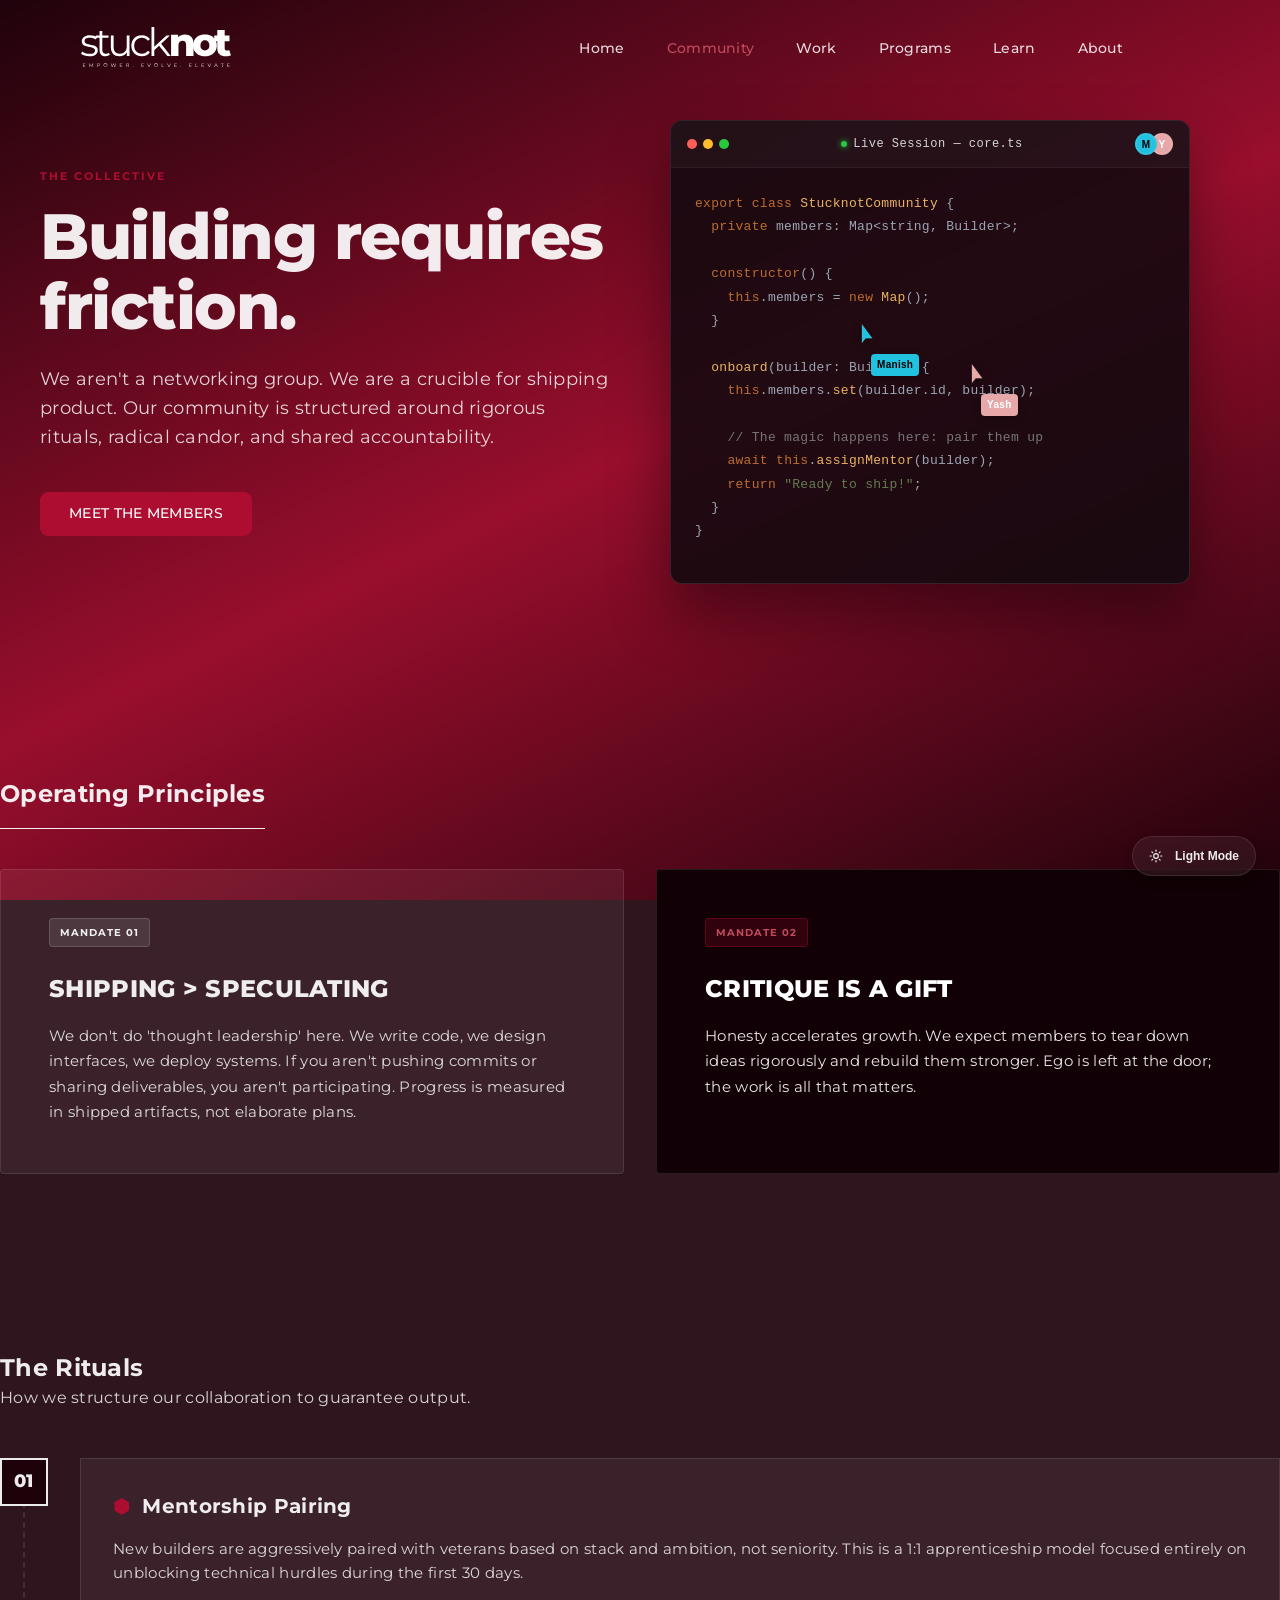
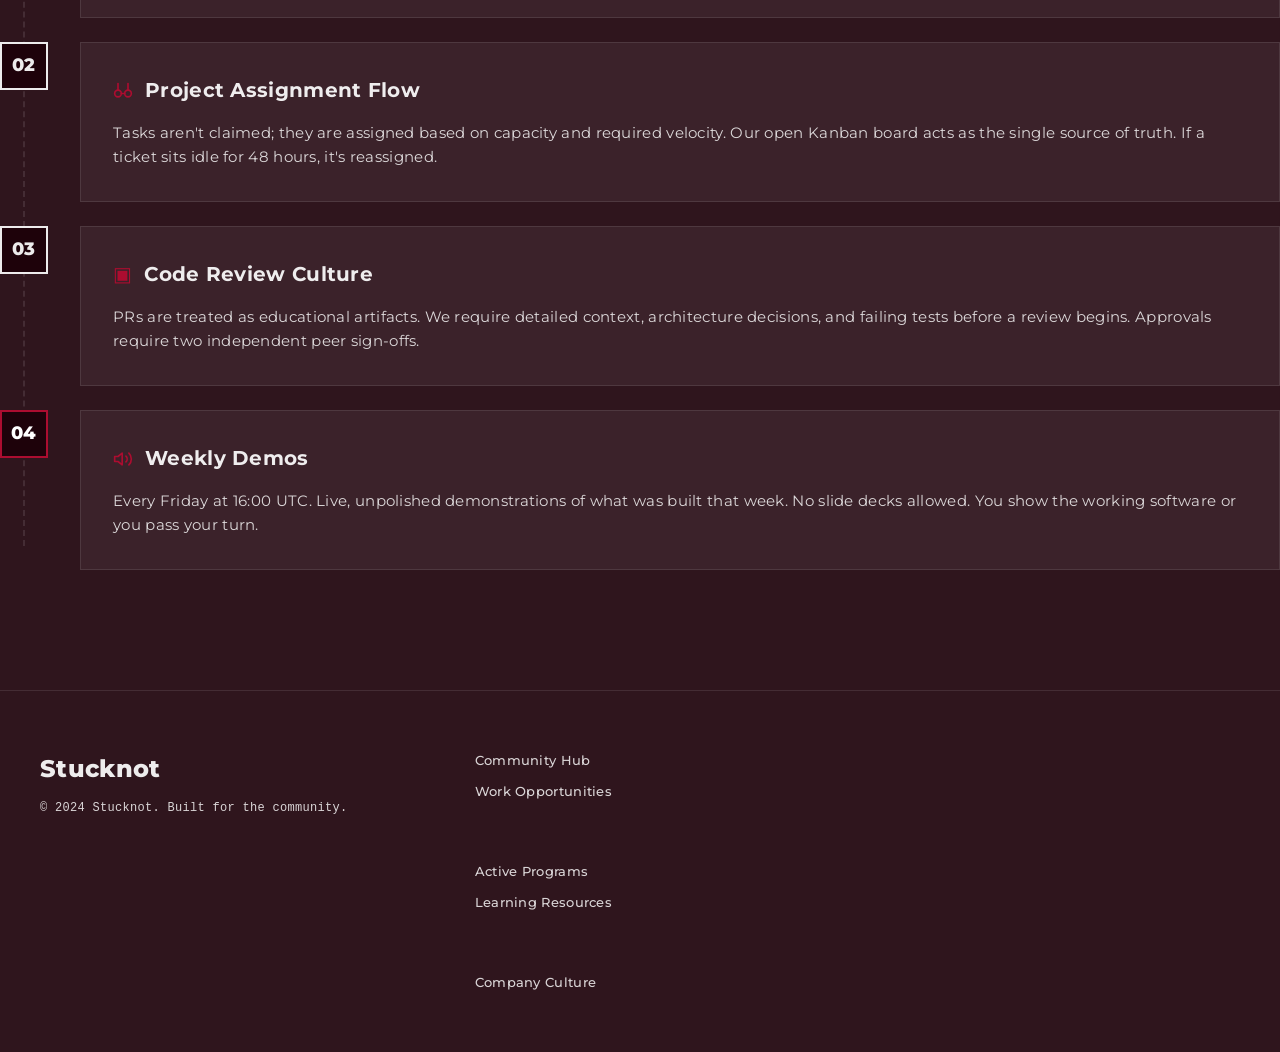
==== commit 50ee37fc: "Update OS widget styling and add red logo for light theme" ====
--- a/community/index.html
+++ b/community/index.html
@@ -9,42 +9,24 @@
 
   <link rel="preconnect" href="https://fonts.googleapis.com">
   <link rel="preconnect" href="https://fonts.gstatic.com" crossorigin>
-  <link
-    href="https://fonts.googleapis.com/css2?family=Montserrat:ital,wght@0,300;0,400;0,500;0,600;0,700;0,900;1,400&display=swap"
-    rel="stylesheet">
+  <link href="https://fonts.googleapis.com/css2?family=JetBrains+Mono:wght@500;700&family=Montserrat:ital,wght@0,300;0,400;0,500;0,600;0,700;0,800;0,900;1,400&family=Playfair+Display:ital,wght@0,400;0,600;1,400&display=swap" rel="stylesheet">
 
   <link rel="stylesheet" href="../stucknot-design-system.css">
+  <script src="../theme-toggle.js"></script>
 </head>
 
 <body>
 
   <!-- HEADER -->
-  <header class="header" role="banner">
-    <div class="container">
-      <a href="../index.html" aria-label="StuckNot Home"><span class="logo-img" role="img" aria-label="StuckNot logo"></span></a>
-      <button class="mobile-menu-btn" aria-label="Toggle navigation" aria-expanded="false">
-        <span class="hamburger-line"></span><span class="hamburger-line"></span><span class="hamburger-line"></span>
-      </button>
-      <div class="header-nav-wrapper" id="mobile-nav">
-        <nav class="nav-links" aria-label="Main navigation" id="nav-main-links">
-          <a href="../index.html">Home</a>
-          <a href="../community/index.html" class="active">Community</a>
-          <a href="../work/index.html">Work</a>
-          <a href="../programs/index.html">Programs</a>
-          <a href="../learn/index.html">Learn</a>
-          <a href="../community/index.html">About</a>
-        </nav>
-      </div>
-    </div>
-  </header>
+  <stucknot-navbar base-path="../" active-page="community"></stucknot-navbar>
 
   <main>
     <!-- HERO SECTION -->
-    <section class="community-hero container section">
-      <div class="hero-content">
+    <section class="container page-hero">
+      <div class="page-hero-content">
         <span class="eyebrow-text highlight-maroon">THE COLLECTIVE</span>
-        <h1 class="hero-title">Building requires friction.</h1>
-        <p class="hero-desc">We aren't a networking group. We are a crucible for shipping product. Our community is
+        <h1 class="page-hero-title">Building requires friction.</h1>
+        <p class="page-hero-desc">We aren't a networking group. We are a crucible for shipping product. Our community is
           structured around rigorous rituals, radical candor, and shared accountability.</p>
         <a href="/community/members" class="base-button">MEET THE MEMBERS</a>
       </div>
@@ -166,7 +148,7 @@
           <div class="ritual-number-box">02</div>
           <div class="ritual-card">
             <div class="ritual-card-header">
-              <span class="ritual-icon text-maroon">⚯</span>
+              <span class="ritual-icon text-maroon"><svg width="24" height="24" viewBox="0 0 24 24" fill="none" stroke="currentColor" stroke-width="2" stroke-linecap="round" stroke-linejoin="round" style="vertical-align:-4px; width: 1em; height: 1em;"><circle cx="6" cy="15" r="4"/><circle cx="18" cy="15" r="4"/><line x1="14" y1="15" x2="10" y2="15"/><line x1="6" y1="11" x2="6" y2="3"/><line x1="18" y1="11" x2="18" y2="3"/></svg></span>
               <h3 class="ritual-title">Project Assignment Flow</h3>
             </div>
             <p class="ritual-text">Tasks aren't claimed; they are assigned based on capacity and required velocity. Our
@@ -193,7 +175,7 @@
           <div class="ritual-number-box active-number bg-maroon">04</div>
           <div class="ritual-card">
             <div class="ritual-card-header">
-              <span class="ritual-icon text-maroon">📢</span>
+              <span class="ritual-icon text-maroon"><svg width="24" height="24" viewBox="0 0 24 24" fill="none" stroke="currentColor" stroke-width="2" stroke-linecap="round" stroke-linejoin="round" style="vertical-align:-4px; width: 1em; height: 1em;"><path d="M11 5L6 9H2v6h4l5 4V5z"/><path d="M15.54 8.46a5 5 0 0 1 0 7.07"/><path d="M19.07 4.93a10 10 0 0 1 0 14.14"/></svg></span>
               <h3 class="ritual-title">Weekly Demos</h3>
             </div>
             <p class="ritual-text">Every Friday at 16:00 UTC. Live, unpolished demonstrations of what was built that
@@ -228,34 +210,8 @@
     </div>
   </footer>
 
-  <button class="theme-toggle" id="theme-toggle" aria-label="Toggle theme">☀️ Light Mode</button>
-
-  <script>
-    const toggleBtn = document.getElementById('theme-toggle');
-    const htmlEl = document.documentElement;
-
-    // Default to dark as requested
-    const savedTheme = localStorage.getItem('stucknot-theme') || 'dark';
-    if (savedTheme === 'light') {
-      htmlEl.classList.remove('dark-theme');
-      htmlEl.classList.add('light-theme');
-      toggleBtn.innerText = '🌙 Dark Mode';
-    }
-
-    toggleBtn.addEventListener('click', () => {
-      if (htmlEl.classList.contains('dark-theme')) {
-        htmlEl.classList.remove('dark-theme');
-        htmlEl.classList.add('light-theme');
-        localStorage.setItem('stucknot-theme', 'light');
-        toggleBtn.innerText = '🌙 Dark Mode';
-      } else {
-        htmlEl.classList.remove('light-theme');
-        htmlEl.classList.add('dark-theme');
-        localStorage.setItem('stucknot-theme', 'dark');
-        toggleBtn.innerText = '☀️ Light Mode';
-      }
-    });
-  </script>
+  <stucknot-theme-toggle></stucknot-theme-toggle>
+  <script src="../navbar.js"></script>
   <script src="../main.js"></script>
 </body>
 
--- a/stucknot-design-system.css
+++ b/stucknot-design-system.css
@@ -35,6 +35,50 @@
   --ease-out: cubic-bezier(0.16, 1, 0.3, 1);
   --transition-base: 0.3s var(--ease-out);
   --transition-fast: 0.2s var(--ease-out);
+
+  /* Spacing Scale */
+  --space-xs: 8px;
+  --space-sm: 16px;
+  --space-md: 24px;
+  --space-lg: 40px;
+  --space-xl: 64px;
+  --space-2xl: 96px;
+
+  /* Structural Layout Variables */
+  --container-padding-x: 40px;
+  --section-gap: 96px;
+  --nav-content-gap: 120px;
+
+  /* Typography Scale */
+  --text-h1: 64px;
+  --text-h2: 42px;
+  --text-h3: 24px;
+  --text-body-lg: 18px;
+  --text-body: 16px;
+  --text-small: 13px;
+  --text-xs: 11px;
+  --text-micro: 9px;
+
+  /* Font Weights */
+  --weight-regular: 400;
+  --weight-medium: 500;
+  --weight-semibold: 600;
+  --weight-bold: 700;
+  --weight-heavy: 800;
+
+  /* Line Heights */
+  --lh-heading: 1.1;
+  --lh-body: 1.6;
+}
+
+@media (max-width: 768px) {
+  :root {
+    --container-padding-x: 24px;
+    --section-gap: 64px;
+    --nav-content-gap: 80px;
+    --text-h1: 42px;
+    --text-h2: 32px;
+  }
 }
 
 /* ---------- 2. RESET & BODY ---------- */
@@ -64,13 +108,18 @@
 }
 
 /* Hide scrollbar but keep scroll functionality */
-html, body {
-  -ms-overflow-style: none;  /* IE and Edge */
-  scrollbar-width: none;     /* Firefox */
-}
+html,
+body {
+  -ms-overflow-style: none;
+  /* IE and Edge */
+  scrollbar-width: none;
+  /* Firefox */
+}
+
 html::-webkit-scrollbar,
 body::-webkit-scrollbar {
-  display: none;             /* Chrome, Safari, Opera */
+  display: none;
+  /* Chrome, Safari, Opera */
 }
 
 body::before {
@@ -107,12 +156,12 @@
 .container {
   max-width: 1280px;
   width: 100%;
-  padding: 0 24px;
+  padding: 0 var(--container-padding-x);
   margin: auto;
 }
 
 .section {
-  padding: 120px 0;
+  padding: var(--section-gap) 0;
   margin: 0 auto;
   position: relative;
   z-index: 1;
@@ -120,7 +169,8 @@
 
 /* ---------- 3. TYPOGRAPHY ---------- */
 .section-eyebrow {
-  font-size: 12.5px;
+  font-size: var(--text-xs);
+  font-weight: var(--weight-bold);
   font-style: italic;
   color: var(--white);
   opacity: .9;
@@ -130,9 +180,9 @@
 }
 
 .section-heading {
-  font-size: 42px;
-  font-weight: 600;
-  line-height: 1.15;
+  font-size: var(--text-h2);
+  font-weight: var(--weight-semibold);
+  line-height: var(--lh-heading);
   margin-bottom: 20px;
   max-width: 22ch;
   color: var(--white);
@@ -159,6 +209,7 @@
   padding: 0 28px;
   display: inline-flex;
   align-items: center;
+  white-space: nowrap;
   justify-content: center;
   border: 1px solid var(--maroon);
   border-radius: var(--radius-sm);
@@ -184,6 +235,17 @@
   background-color: var(--maroon-dark);
   border-color: var(--maroon-dark);
   box-shadow: 0 6px 20px rgba(0, 0, 0, 0.2);
+}
+
+html.light-theme .base-button.secondary-btn {
+  border-color: var(--theme-text);
+  color: var(--theme-text);
+}
+
+html.light-theme .base-button.secondary-btn:hover {
+  background-color: var(--theme-text);
+  color: var(--theme-body-bg);
+  border-color: var(--theme-text);
 }
 
 .base-button.outline-maroon {
@@ -266,6 +328,7 @@
   align-items: center;
   justify-content: space-between;
   width: 100%;
+  gap: 60px;
 }
 
 .logo-img {
@@ -292,6 +355,7 @@
   border-radius: 30px;
   position: relative;
   transition: all 0.25s ease;
+  white-space: nowrap;
 }
 
 .nav-links a:hover {
@@ -299,10 +363,29 @@
   background: rgba(255, 255, 255, 0.1);
 }
 
+.nav-links a.active {
+  color: var(--maroon-light);
+  opacity: 1;
+}
+
+.header-nav-wrapper {
+  display: flex;
+  align-items: center;
+  justify-content: flex-end;
+  flex-wrap: nowrap;
+  gap: 16px;
+  width: 100%;
+}
+
+.mobile-menu-btn {
+  display: none;
+  /* Hidden on desktop by default */
+}
+
 .header-right {
   display: flex;
   align-items: center;
-  gap: 26px;
+  gap: 16px;
 }
 
 .header.scrolled {
@@ -340,6 +423,60 @@
 .header.scrolled .base-button.secondary-btn:hover {
   background: var(--rose);
   border-color: var(--rose);
+}
+
+/* --- HEADER: Light-Theme Overrides --- */
+html.light-theme .logo-img {
+  background: url(images/logo-svg-red.svg) no-repeat;
+  background-size: 150px;
+}
+
+html.light-theme .nav-links a {
+  color: var(--charcoal);
+}
+
+html.light-theme .nav-links a:hover {
+  color: var(--black);
+  background: rgba(0, 0, 0, 0.06);
+}
+
+html.light-theme .nav-links a.active {
+  color: var(--maroon);
+  opacity: 1;
+}
+
+html.light-theme .header.scrolled {
+  background: rgba(254, 253, 251, 0.88);
+  backdrop-filter: blur(24px);
+  -webkit-backdrop-filter: blur(24px);
+  box-shadow: 0 10px 40px rgba(0, 0, 0, 0.08), inset 0 0 0 1px rgba(0, 0, 0, 0.06);
+  border: 1px solid rgba(0, 0, 0, 0.08);
+}
+
+html.light-theme .header.scrolled .logo-img {
+  background: url(images/logo-svg-red.svg) no-repeat;
+  background-size: 120px;
+}
+
+html.light-theme .header.scrolled .nav-links a {
+  color: var(--charcoal);
+}
+
+html.light-theme .header.scrolled .nav-links a:hover {
+  color: var(--maroon);
+  background: rgba(172, 13, 48, 0.08);
+  box-shadow: inset 0 0 0 1px rgba(172, 13, 48, 0.15);
+}
+
+html.light-theme .header.scrolled .base-button.secondary-btn {
+  border-color: var(--maroon);
+  color: var(--white);
+  background: var(--maroon);
+}
+
+html.light-theme .header.scrolled .base-button.secondary-btn:hover {
+  background: var(--maroon-dark);
+  border-color: var(--maroon-dark);
 }
 
 /* ---------- 7. HERO SECTION ---------- */
@@ -3265,6 +3402,15 @@
     transform: rotate(-45deg);
   }
 
+  /* Light-theme: darken hamburger lines so they're visible */
+  html.light-theme .hamburger-line {
+    background: var(--charcoal);
+  }
+
+  html.light-theme .header.scrolled .hamburger-line {
+    background: var(--charcoal);
+  }
+
   .header .nav-links {
     display: flex;
     flex-direction: column;
@@ -3568,8 +3714,8 @@
 }
 
 @media (max-width: 540px) {
-  .container {
-    padding: 0 16px;
+  :root {
+    --container-padding-x: 16px;
   }
 
   .hero-anim {
@@ -4017,7 +4163,8 @@
   display: flex;
   align-items: center;
   justify-content: space-between;
-  padding-top: 140px;
+  padding-top: var(--nav-content-gap);
+  padding-bottom: var(--section-gap);
   gap: 60px;
 }
 
@@ -4035,17 +4182,17 @@
   text-transform: uppercase;
 }
 
-.hero-title {
-  font-size: 64px;
-  font-weight: 800;
-  line-height: 1.05;
+.page-hero-title {
+  font-size: var(--text-h1);
+  font-weight: var(--weight-heavy);
+  line-height: var(--lh-heading);
   margin-bottom: 24px;
   letter-spacing: -1.5px;
 }
 
-.hero-desc {
-  font-size: 16px;
-  line-height: 1.6;
+.page-hero-desc {
+  font-size: var(--text-body-lg);
+  line-height: var(--lh-body);
   color: var(--theme-text-muted);
   margin-bottom: 40px;
 }
@@ -4166,9 +4313,12 @@
 .rituals-list::before {
   content: '';
   position: absolute;
-  left: 23px; /* Center the 2px border inside the 48px box */
-  top: 24px;  /* Start from the middle of the first box */
-  bottom: 24px; /* End in the middle of the last box */
+  left: 23px;
+  /* Center the 2px border inside the 48px box */
+  top: 24px;
+  /* Start from the middle of the first box */
+  bottom: 24px;
+  /* End in the middle of the last box */
   border-left: 2px dashed var(--theme-card-border);
   z-index: -1;
 }
@@ -4513,9 +4663,10 @@
 .work-hero {
   display: flex;
   align-items: center;
-  justify-content: space-between;
-  padding-top: 140px;
-  gap: 60px;
+  justify-content: flex-start;
+  padding-top: var(--nav-content-gap);
+  padding-bottom: var(--section-gap);
+  gap: 140px;
 }
 
 .work-hero-content {
@@ -4524,11 +4675,11 @@
 }
 
 .work-hero-content .eyebrow-text {
-  font-size: 14px;
+  font-size: var(--text-xs);
 }
 
 .work-hero-content .hero-desc {
-  font-size: 18px;
+  font-size: var(--text-body-lg);
 }
 
 .work-hero-actions {
@@ -4753,4 +4904,420 @@
 
 .work-btn-dark:hover {
   opacity: 0.9;
+}
+
+/* ==========================================================================
+   8. SHARED HERO SECTION
+   ========================================================================== */
+.page-hero {
+  padding-top: var(--nav-content-gap);
+  padding-bottom: var(--section-gap);
+  display: flex;
+  align-items: center;
+  justify-content: space-between;
+  gap: 60px;
+}
+
+.page-hero-content {
+  flex: 1;
+}
+
+.page-hero-widget {
+  flex: 1;
+  display: flex;
+  justify-content: flex-end;
+}
+
+@media (max-width: 900px) {
+  .page-hero {
+    flex-direction: column;
+    align-items: stretch;
+  }
+
+  .page-hero-widget {
+    width: 100%;
+    justify-content: center;
+  }
+}
+
+.learn-filters {
+  display: flex;
+  flex-wrap: wrap;
+  gap: 12px;
+  margin-bottom: 40px;
+}
+
+.learn-filter-pill {
+  font-family: var(--font-mono);
+  font-size: var(--text-xs);
+  font-weight: var(--weight-bold);
+  text-transform: uppercase;
+  letter-spacing: 1px;
+  padding: 8px 16px;
+  border-radius: 4px;
+  border: 1px solid var(--theme-card-border);
+  color: var(--theme-text-muted);
+  background: transparent;
+  cursor: pointer;
+  transition: all 0.2s ease;
+  text-decoration: none;
+}
+
+.learn-filter-pill:hover {
+  border-color: var(--maroon);
+  color: var(--theme-text);
+}
+
+.learn-filter-pill.active {
+  background: var(--maroon);
+  border-color: var(--maroon);
+  color: var(--white);
+}
+
+html.light-theme .learn-filter-pill.active {
+  background: var(--maroon);
+  color: var(--white);
+}
+
+.learn-grid {
+  display: grid;
+  grid-template-columns: repeat(3, 1fr);
+  gap: 32px;
+  margin-bottom: var(--section-gap);
+}
+
+@media (max-width: 900px) {
+  .learn-grid {
+    grid-template-columns: repeat(2, 1fr);
+  }
+}
+
+@media (max-width: 600px) {
+  .learn-grid {
+    grid-template-columns: 1fr;
+  }
+}
+
+.learn-card {
+  display: flex;
+  flex-direction: column;
+  background: var(--theme-card-bg);
+  border: 1px solid var(--theme-card-border);
+  border-radius: 4px;
+  padding: 32px 24px 24px;
+  backdrop-filter: blur(12px);
+  -webkit-backdrop-filter: blur(12px);
+  transition: transform 0.2s ease, border-color 0.2s ease;
+  text-decoration: none;
+}
+
+.learn-card:hover {
+  transform: translateY(-4px);
+  border-color: rgba(255, 255, 255, 0.15);
+}
+
+html.light-theme .learn-card:hover {
+  border-color: rgba(0, 0, 0, 0.15);
+}
+
+.learn-card-header {
+  display: flex;
+  justify-content: space-between;
+  align-items: flex-start;
+  margin-bottom: 24px;
+}
+
+.learn-card-category {
+  font-family: var(--font-mono);
+  font-size: var(--text-micro);
+  font-weight: var(--weight-bold);
+  text-transform: uppercase;
+  letter-spacing: 1px;
+  color: var(--maroon-light);
+}
+
+html.light-theme .learn-card-category {
+  color: var(--maroon);
+}
+
+.learn-card-icon {
+  color: var(--theme-text-muted);
+  width: 16px;
+  height: 16px;
+  transition: color 0.2s ease;
+}
+
+.learn-card:hover .learn-card-icon {
+  color: var(--theme-text);
+}
+
+.learn-card-title {
+  font-size: var(--text-h3);
+  font-weight: var(--weight-bold);
+  color: var(--theme-text);
+  line-height: var(--lh-heading);
+  margin-bottom: 16px;
+}
+
+.learn-card-desc {
+  font-size: var(--text-small);
+  line-height: var(--lh-body);
+  color: var(--theme-text-muted);
+  flex: 1;
+  display: -webkit-box;
+  -webkit-line-clamp: 2;
+  -webkit-box-orient: vertical;
+  overflow: hidden;
+  margin-bottom: 32px;
+}
+
+.learn-card-divider {
+  height: 1px;
+  background: var(--theme-card-border);
+  margin-bottom: 16px;
+  width: 100%;
+}
+
+.learn-card-footer {
+  display: flex;
+  align-items: center;
+  gap: 12px;
+}
+
+.learn-card-author-img {
+  width: 24px;
+  height: 24px;
+  border-radius: 50%;
+  color: var(--theme-text-muted);
+  background: var(--theme-card-border);
+  padding: 4px;
+}
+
+.learn-card-meta {
+  font-family: var(--font-mono);
+  font-size: var(--text-micro);
+  font-weight: var(--weight-bold);
+  color: var(--theme-text);
+  letter-spacing: 0.5px;
+  text-transform: uppercase;
+}
+
+.learn-card-badge {
+  margin-left: auto;
+  font-family: var(--font-mono);
+  font-size: var(--text-micro);
+  font-weight: var(--weight-bold);
+  padding: 4px 8px;
+  background: var(--theme-body-bg);
+  color: var(--theme-text);
+  border-radius: 2px;
+  text-transform: uppercase;
+  letter-spacing: 0.5px;
+}
+
+/* =========================================
+   VIRTUAL OS WORKSPACE WIDGET
+   ========================================= */
+
+.os-workspace-container {
+  --os-bg: #07070a;
+  --os-win-bg: #141417;
+  --os-win-border: rgba(255, 255, 255, 0.1);
+  --os-text: #FEFDFB;
+  --os-text-muted: #888;
+  --os-header-bg: #0a0b10;
+  
+  width: 100%;
+  max-width: 520px;
+  min-width: 320px;
+  height: 460px;
+  background: var(--os-bg);
+  border: 1px solid var(--os-win-border);
+  position: relative;
+  font-family: var(--font-mono);
+  overflow: hidden;
+  box-shadow: inset 0 0 100px rgba(0,0,0,0.6);
+  border-radius: var(--radius-md);
+}
+
+html.light-theme .os-workspace-container {
+  --os-bg: #f8f8f8;
+  --os-win-bg: #ffffff;
+  --os-win-border: rgba(0, 0, 0, 0.1);
+  --os-text: #111111;
+  --os-text-muted: #666;
+  --os-header-bg: #eaeaea;
+  box-shadow: inset 0 0 40px rgba(0,0,0,0.05);
+}
+
+.os-workspace-grid {
+  position: absolute;
+  width: 200%;
+  height: 200%;
+  top: -50%;
+  left: -50%;
+  background-image: linear-gradient(var(--os-win-border) 1px, transparent 1px), linear-gradient(90deg, var(--os-win-border) 1px, transparent 1px);
+  background-size: 30px 30px;
+  z-index: 0;
+  transform: perspective(500px) rotateX(60deg);
+  animation: osGridMove 20s linear infinite;
+  opacity: 0.5;
+}
+
+@keyframes osGridMove {
+  0% { transform: perspective(500px) rotateX(60deg) translateY(0); }
+  100% { transform: perspective(500px) rotateX(60deg) translateY(30px); }
+}
+
+.os-win {
+  position: absolute;
+  background: var(--os-win-bg);
+  border: 1px solid var(--os-win-border);
+  border-radius: var(--radius-sm);
+  box-shadow: var(--shadow-md);
+  display: flex;
+  flex-direction: column;
+  overflow: hidden;
+  z-index: 5;
+  transition: box-shadow 0.2s, border-color 0.2s, transform 0.2s;
+  cursor: pointer;
+}
+
+.os-win:hover {
+  transform: translateY(-2px);
+  box-shadow: var(--shadow-lg);
+}
+
+.os-win.focused {
+  border-color: var(--maroon);
+  box-shadow: 0 0 20px rgba(172, 13, 48, 0.4);
+}
+
+.os-header {
+  height: 24px;
+  background: var(--os-header-bg);
+  border-bottom: 1px solid var(--os-win-border);
+  display: flex;
+  align-items: center;
+  padding: 0 10px;
+  gap: 6px;
+  transition: background 0.2s;
+}
+
+.os-win.focused .os-header {
+  background: var(--os-win-bg);
+}
+
+.os-dot {
+  width: 10px;
+  height: 10px;
+  border-radius: 50%;
+}
+
+.os-dot-red { background: #ff5f56; }
+.os-dot-yellow { background: #ffbd2e; }
+.os-dot-green { background: #27c93f; }
+
+.os-title {
+  flex-grow: 1;
+  text-align: center;
+  color: var(--os-text-muted);
+  font-size: 10px;
+  font-weight: var(--weight-bold);
+  letter-spacing: 0.5px;
+}
+
+.os-term-body {
+  padding: 10px;
+  color: var(--os-text);
+  font-size: 11px;
+  line-height: 1.6;
+  white-space: pre-wrap;
+  flex-grow: 1;
+  background: var(--os-win-bg);
+}
+
+@keyframes osServerLog {
+  0%, 20% { content: "[+] Stucknot Engine v2.0 booted."; }
+  30%, 50% { content: "[+] Stucknot Engine v2.0 booted.\n[REQ] GET /api/core 200 OK"; }
+  60%, 100% { content: "[+] Stucknot Engine v2.0 booted.\n[REQ] GET /api/core 200 OK\n[SYS] WebSockets Active."; }
+}
+
+.os-term-log::after {
+  content: "";
+  animation: osServerLog 4s infinite;
+  color: var(--os-text);
+}
+
+.os-code-body {
+  padding: 16px;
+  background: var(--os-win-bg);
+  font-size: 11px;
+  line-height: 1.6;
+  flex-grow: 1;
+  color: var(--os-text);
+}
+
+.os-code-keyword { color: #c586c0; }
+.os-code-function { color: #dcdcaa; }
+.os-code-string { color: #ce9178; }
+.os-code-tag { color: #569cd6; }
+.os-code-attr { color: #9cdcfe; }
+
+html.light-theme .os-code-keyword { color: #af00db; }
+html.light-theme .os-code-function { color: #795e26; }
+html.light-theme .os-code-string { color: #a31515; }
+html.light-theme .os-code-tag { color: #800000; }
+html.light-theme .os-code-attr { color: #ff0000; }
+
+.os-app-body {
+  flex-grow: 1;
+  background: var(--os-bg);
+  display: flex;
+  align-items: center;
+  justify-content: center;
+  position: relative;
+}
+
+.os-app-grid {
+  position: absolute;
+  top: 0;
+  left: 0;
+  width: 100%;
+  height: 100%;
+  background-image: radial-gradient(var(--os-win-border) 2px, transparent 2px);
+  background-size: 10px 10px;
+}
+
+@keyframes osBtnPress {
+  0%, 45% {
+    transform: translate(0, 0);
+    box-shadow: 6px 6px 0px var(--maroon);
+  }
+  50%, 55% {
+    transform: translate(6px, 6px);
+    box-shadow: 0px 0px 0px var(--maroon);
+    background: var(--maroon);
+    color: var(--white);
+  }
+  60%, 100% {
+    transform: translate(0, 0);
+    box-shadow: 6px 6px 0px var(--maroon);
+    background: var(--os-win-bg);
+    color: var(--os-text);
+  }
+}
+
+.os-brutalist-btn {
+  background: var(--os-win-bg);
+  color: var(--os-text);
+  font-weight: 900;
+  font-size: 12px;
+  padding: 12px 20px;
+  border: 2px solid var(--os-text);
+  box-shadow: 6px 6px 0px var(--maroon);
+  cursor: pointer;
+  animation: osBtnPress 4s infinite;
+  z-index: 2;
+  text-transform: uppercase;
 }
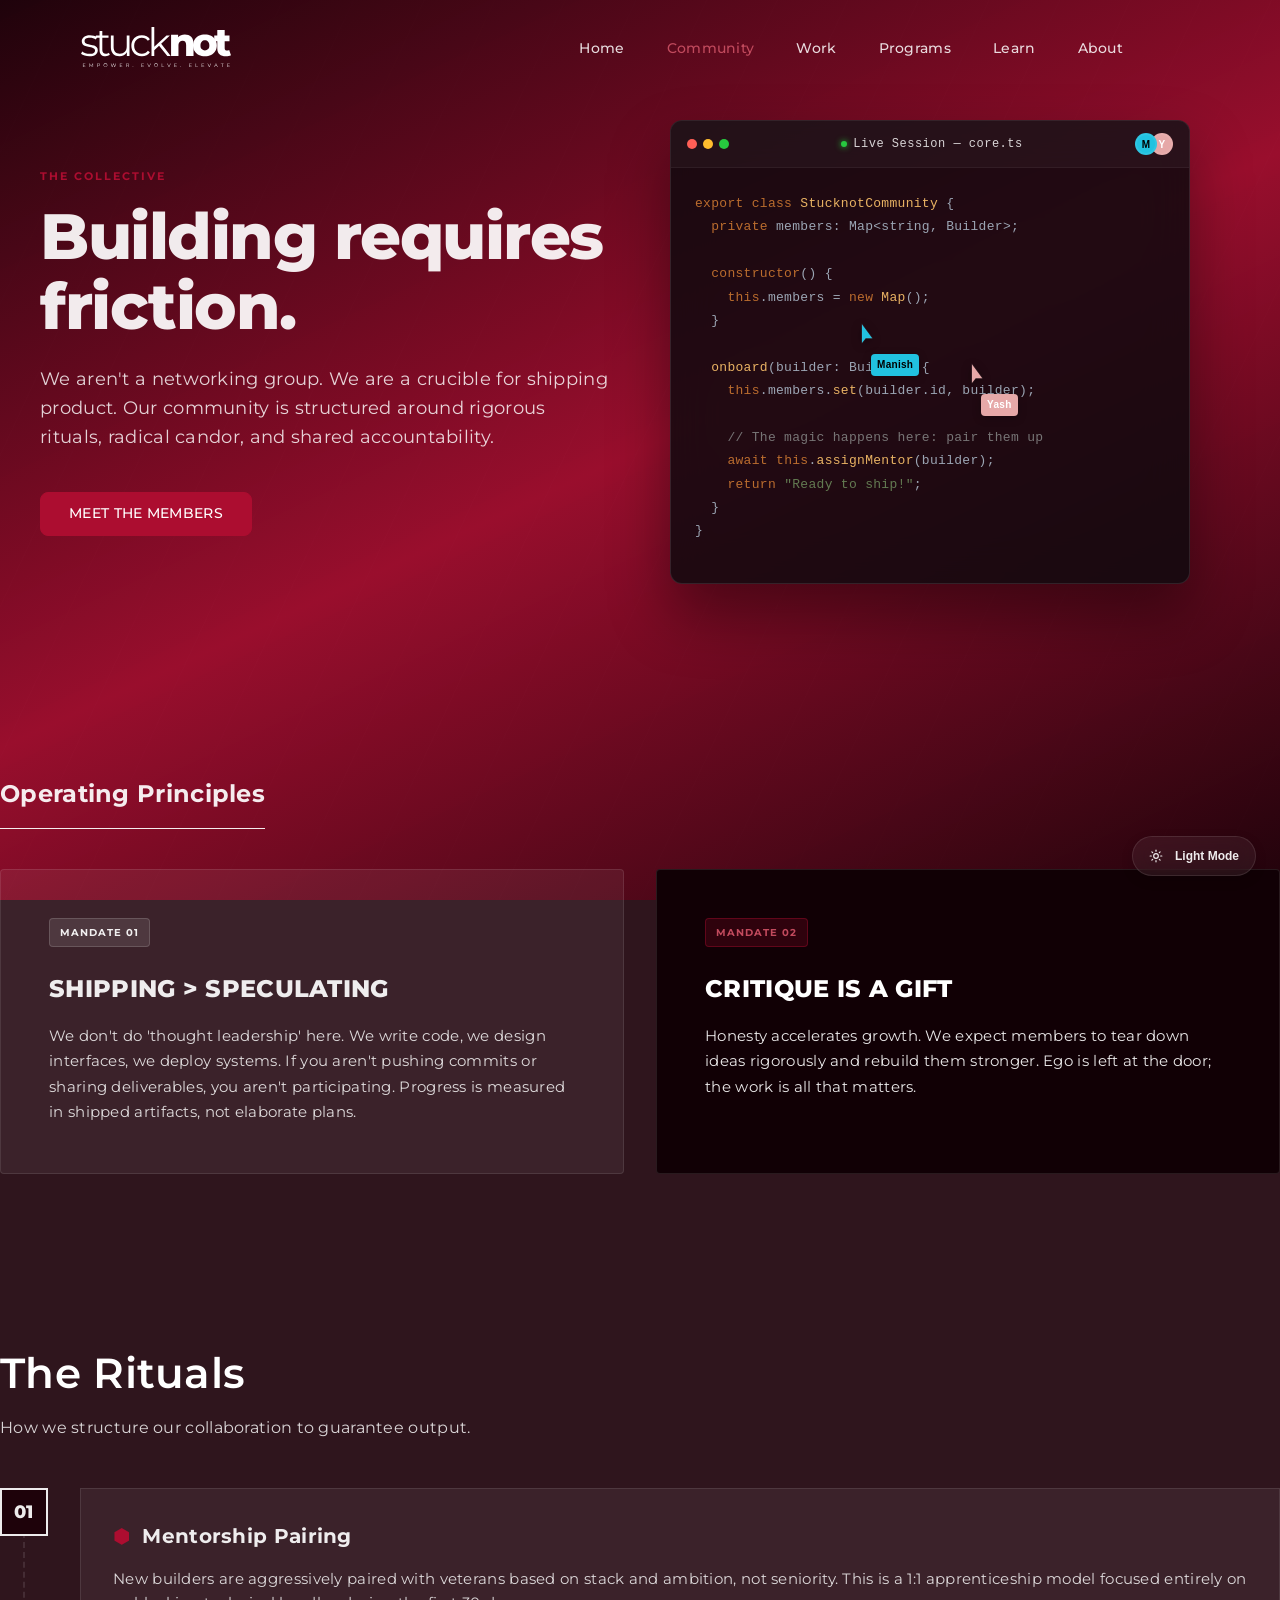
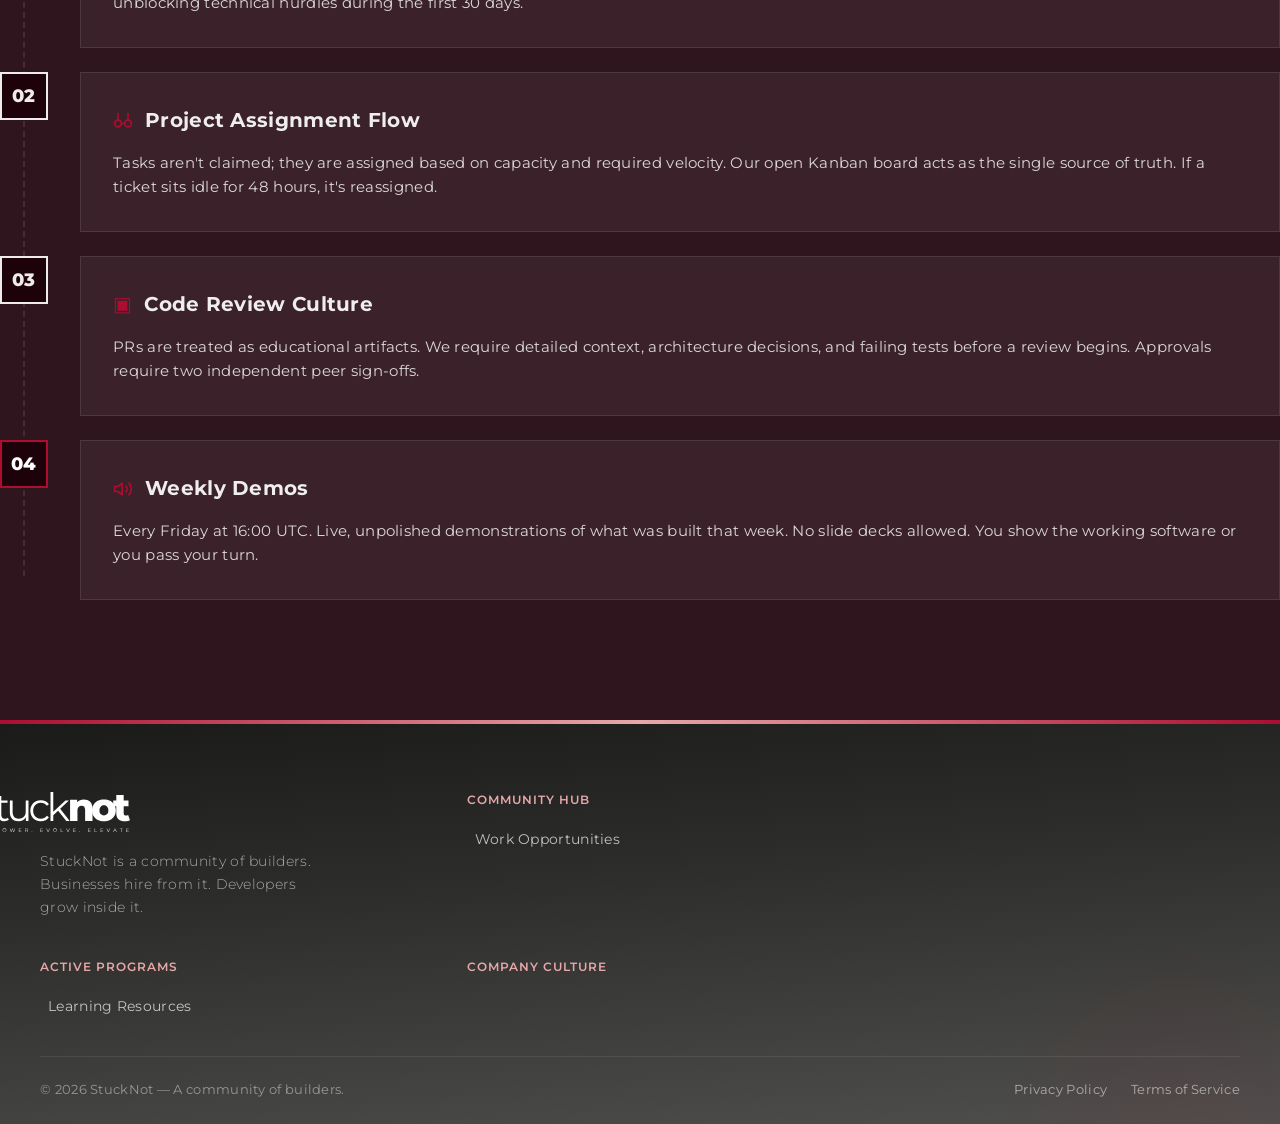
==== commit e7f60d3b: "chore: project-wide consistency audit fixes" ====
--- a/community/index.html
+++ b/community/index.html
@@ -125,7 +125,7 @@
 
     <!-- THE RITUALS -->
     <section class="rituals-section container section">
-      <h2 class="section-title">The Rituals</h2>
+      <h2 class="section-heading">The Rituals</h2>
       <p class="section-subtitle">How we structure our collaboration to guarantee output.</p>
 
       <div class="rituals-list">
@@ -188,23 +188,38 @@
   </main>
 
   <!-- FOOTER -->
-  <footer class="site-footer">
-    <div class="footer-inner container">
-      <div class="footer-brand">
-        <h2 class="footer-logo">Stucknot</h2>
-        <p class="copyright">© 2024 Stucknot. Built for the community.</p>
-      </div>
-      <div class="footer-links">
-        <div class="footer-col">
-          <a href="/community">Community Hub</a>
-          <a href="/work">Work Opportunities</a>
-        </div>
-        <div class="footer-col">
-          <a href="/programs">Active Programs</a>
-          <a href="/learn">Learning Resources</a>
-        </div>
-        <div class="footer-col">
-          <a href="/about">Company Culture</a>
+  <footer class="footer" role="contentinfo">
+    <div class="container">
+      <div class="footer-main">
+        <div class="footer-inner" id="footer-inner">
+          <div>
+            <a href="/" class="logo" aria-label="StuckNot Home"><span class="logo-img" role="img" aria-label="StuckNot logo"></span></a>
+            <p class="footer-brand-desc" id="footer-desc">StuckNot is a community of builders. Businesses hire from it. Developers grow inside it.</p>
+          </div>
+          <div>
+            <h3 class="footer-col-heading">Community Hub</h3>
+            <div class="footer-links">
+              <a href="/work/index.html">Work Opportunities</a>
+            </div>
+          </div>
+          <div>
+            <h3 class="footer-col-heading">Active Programs</h3>
+            <div class="footer-links">
+              <a href="/learn/index.html">Learning Resources</a>
+            </div>
+          </div>
+          <div>
+            <h3 class="footer-col-heading">Company Culture</h3>
+            <div class="footer-links">
+            </div>
+          </div>
+        </div>
+      </div>
+      <div class="footer-bottom">
+        <span>&copy; 2026 StuckNot — A community of builders.</span>
+        <div class="footer-bottom-links">
+          <a href="/legal/privacy-policy.html">Privacy Policy</a>
+          <a href="/legal/terms-of-service.html">Terms of Service</a>
         </div>
       </div>
     </div>
